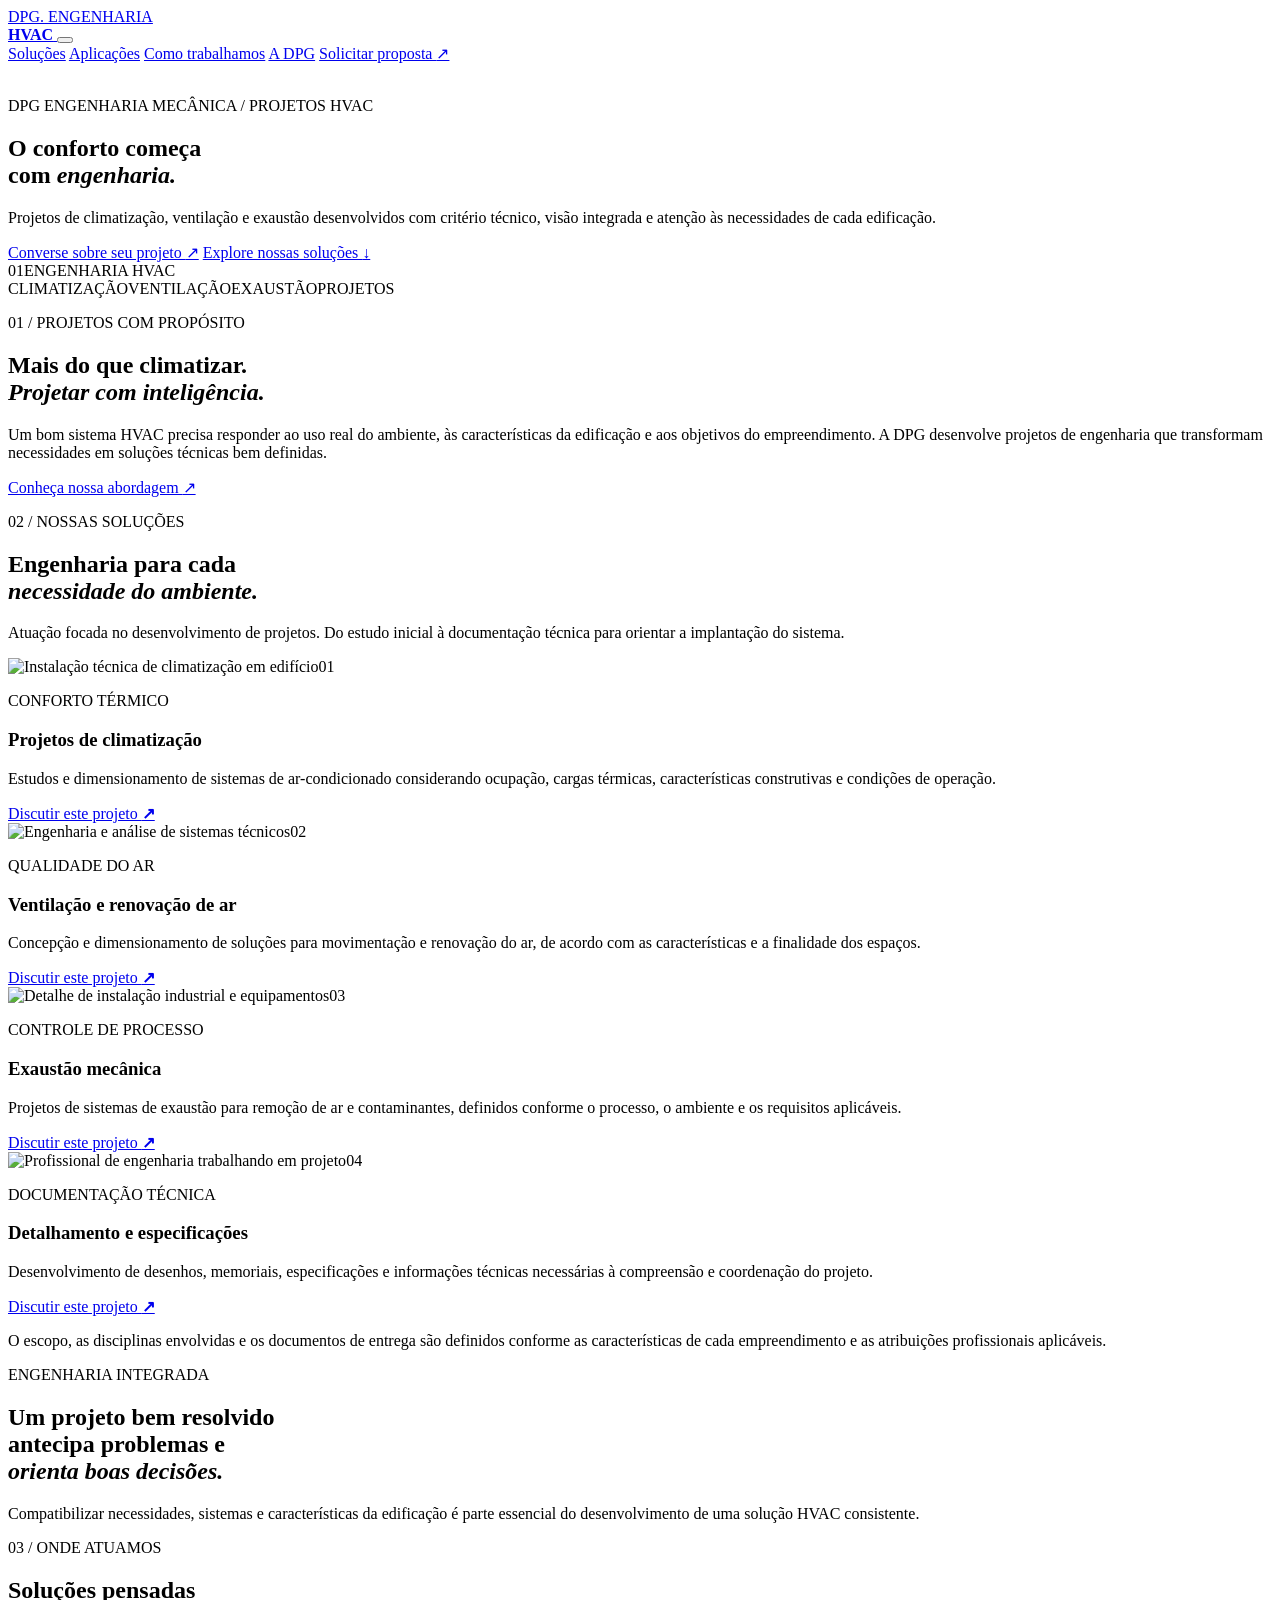
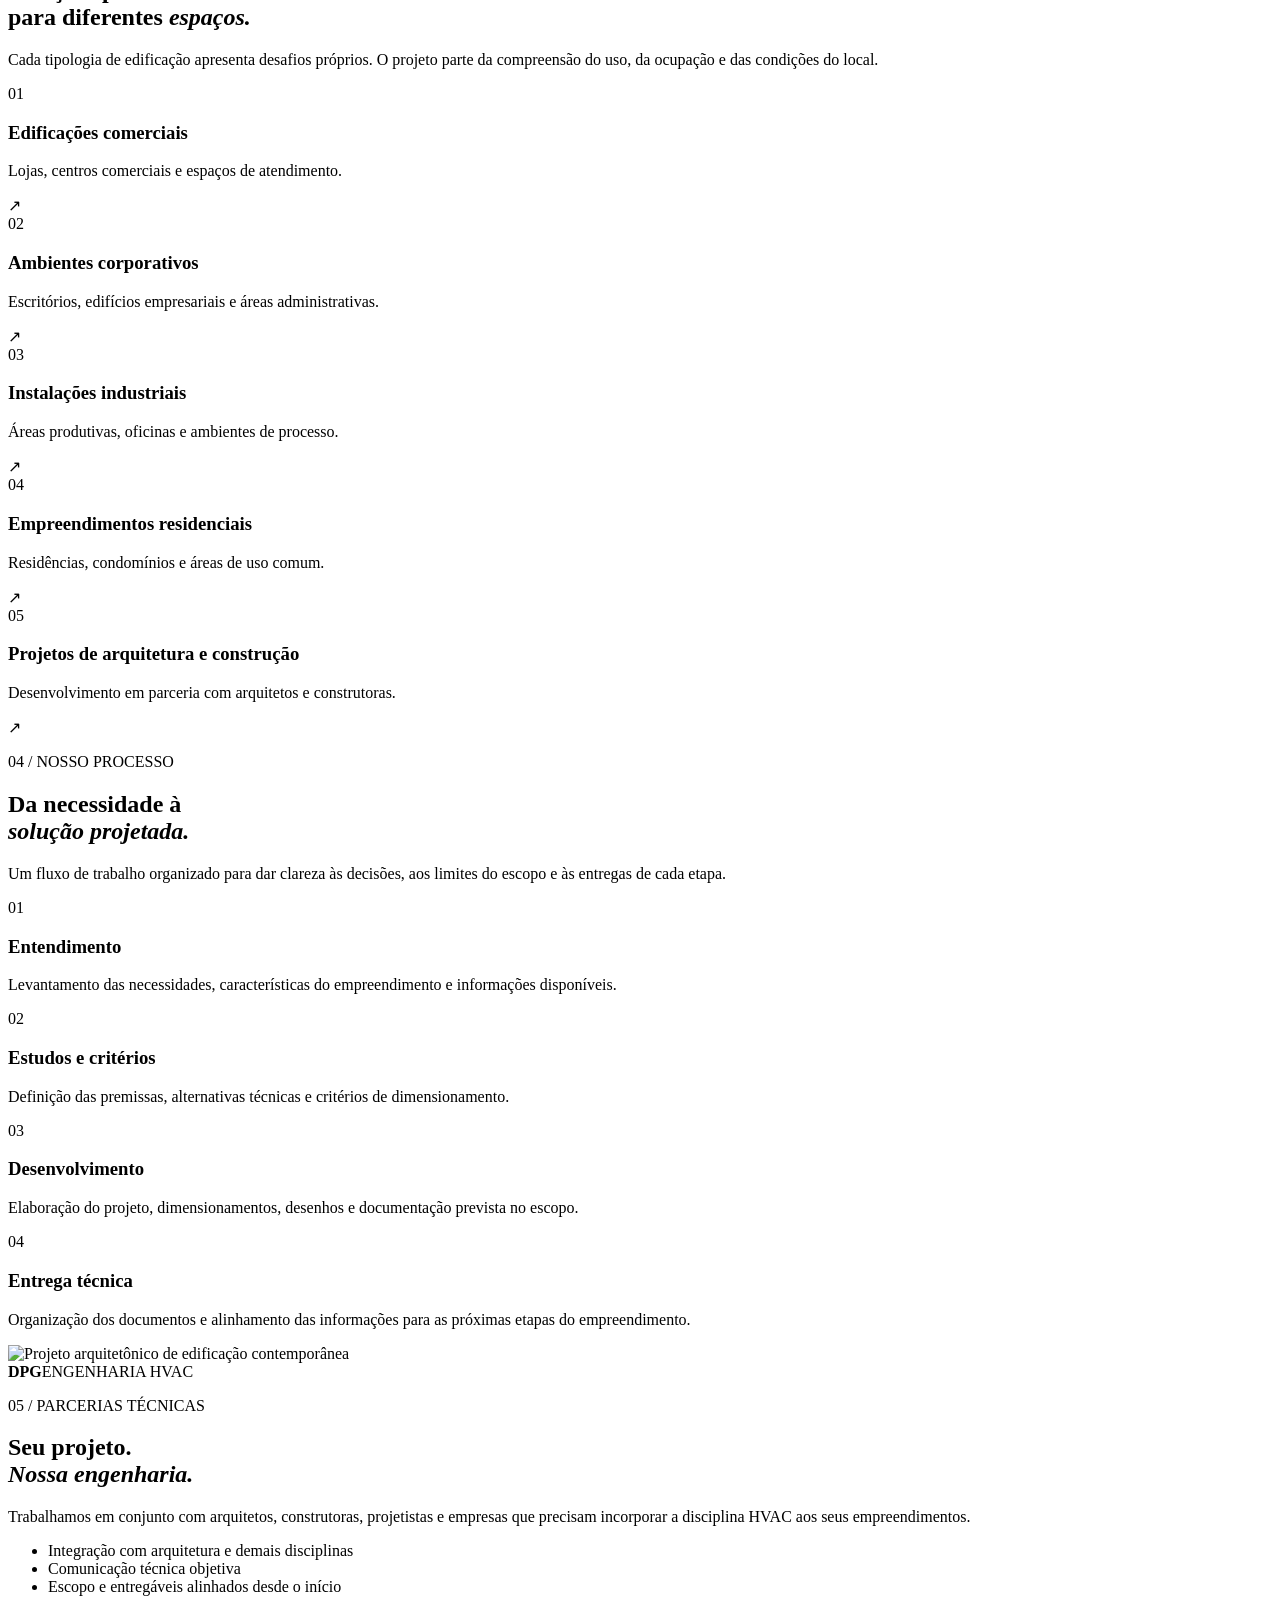
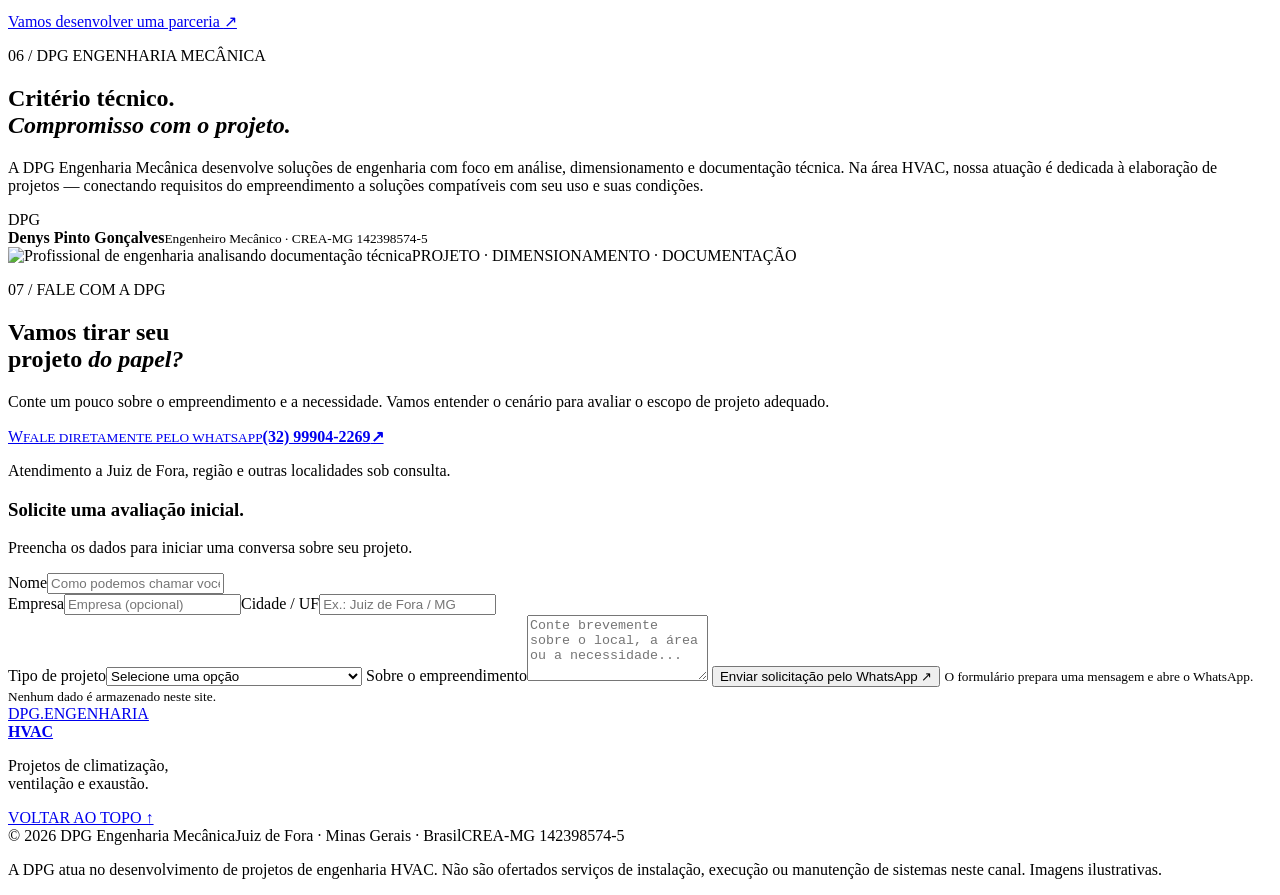
==== index.html @ 977c87ff "Create DPG HVAC website: index.html" ====
<!doctype html>
<html lang="pt-BR">
<head>
  <meta charset="utf-8">
  <meta name="viewport" content="width=device-width, initial-scale=1">
  <meta name="theme-color" content="#111820">
  <meta name="description" content="DPG Engenharia Mecânica — projetos HVAC de climatização, ventilação e exaustão. Engenharia para empresas, construtoras, arquitetos e parceiros.">
  <meta property="og:type" content="website">
  <meta property="og:title" content="DPG HVAC | Projetos de Engenharia">
  <meta property="og:description" content="Projetos de climatização, ventilação e exaustão com engenharia, critério técnico e clareza.">
  <title>DPG HVAC | Projetos de Climatização e Ventilação</title>
  <link rel="icon" href="favicon.svg" type="image/svg+xml">
  <link rel="preconnect" href="https://fonts.googleapis.com">
  <link rel="preconnect" href="https://fonts.gstatic.com" crossorigin>
  <link href="https://fonts.googleapis.com/css2?family=DM+Sans:wght@400;500;600;700&family=Manrope:wght@400;500;600;700;800&display=swap" rel="stylesheet">
  <link rel="stylesheet" href="styles.css">
</head>
<body>
  <header class="header" id="inicio">
    <div class="container header-inner">
      <a class="brand" href="#inicio" aria-label="DPG HVAC - início">
        <span class="brand-mark">DPG<span>.</span></span>
        <span class="brand-divider"></span>
        <span class="brand-name">ENGENHARIA<br><b>HVAC</b></span>
      </a>
      <button class="menu-toggle" type="button" aria-label="Abrir menu" aria-expanded="false" aria-controls="main-nav"><span></span><span></span></button>
      <nav class="nav" id="main-nav" aria-label="Menu principal">
        <a href="#solucoes">Soluções</a>
        <a href="#aplicacoes">Aplicações</a>
        <a href="#metodo">Como trabalhamos</a>
        <a href="#sobre">A DPG</a>
        <a class="nav-cta" href="#contato">Solicitar proposta <span>↗</span></a>
      </nav>
    </div>
  </header>

  <main>
    <section class="hero">
      <div class="hero-visual" aria-hidden="true">
        <img src="https://images.unsplash.com/photo-1581092921461-eab62e97a780?auto=format&fit=crop&w=2200&q=88" alt="">
        <div class="hero-shade"></div>
        <div class="hero-grid"></div>
      </div>
      <div class="container hero-content">
        <p class="eyebrow"><i></i> DPG ENGENHARIA MECÂNICA <span> / </span> PROJETOS HVAC</p>
        <h1>O conforto começa<br>com <em>engenharia.</em></h1>
        <p class="hero-lead">Projetos de climatização, ventilação e exaustão desenvolvidos com critério técnico, visão integrada e atenção às necessidades de cada edificação.</p>
        <div class="hero-actions">
          <a class="button button-blue" href="#contato">Converse sobre seu projeto <span>↗</span></a>
          <a class="button-link" href="#solucoes">Explore nossas soluções <span>↓</span></a>
        </div>
      </div>
      <div class="hero-index"><span>01</span><i></i><span>ENGENHARIA HVAC</span></div>
      <div class="hero-bottom">
        <div class="container hero-bottom-inner">
          <span>CLIMATIZAÇÃO</span><i></i><span>VENTILAÇÃO</span><i></i><span>EXAUSTÃO</span><i></i><span>PROJETOS</span>
        </div>
      </div>
    </section>

    <section class="intro section">
      <div class="container intro-layout">
        <p class="kicker">01 / PROJETOS COM PROPÓSITO</p>
        <div class="intro-main">
          <h2>Mais do que climatizar.<br><em>Projetar com inteligência.</em></h2>
          <div class="intro-bottom">
            <p>Um bom sistema HVAC precisa responder ao uso real do ambiente, às características da edificação e aos objetivos do empreendimento. A DPG desenvolve projetos de engenharia que transformam necessidades em soluções técnicas bem definidas.</p>
            <a class="text-link" href="#metodo">Conheça nossa abordagem <span>↗</span></a>
          </div>
        </div>
      </div>
    </section>

    <section class="solutions section" id="solucoes">
      <div class="container">
        <div class="section-heading">
          <div><p class="kicker">02 / NOSSAS SOLUÇÕES</p><h2>Engenharia para cada<br><em>necessidade do ambiente.</em></h2></div>
          <p class="heading-note">Atuação focada no desenvolvimento de projetos. Do estudo inicial à documentação técnica para orientar a implantação do sistema.</p>
        </div>
        <div class="solution-grid">
          <article class="solution-card solution-featured">
            <div class="solution-image"><img src="https://images.unsplash.com/photo-1631545806609-6e3d8f5a?auto=format&fit=crop&w=1200&q=85" alt="Instalação técnica de climatização em edifício" loading="lazy"><span>01</span></div>
            <div class="solution-copy"><p class="card-label">CONFORTO TÉRMICO</p><h3>Projetos de climatização</h3><p>Estudos e dimensionamento de sistemas de ar-condicionado considerando ocupação, cargas térmicas, características construtivas e condições de operação.</p><a href="#contato" aria-label="Solicitar projeto de climatização">Discutir este projeto <b>↗</b></a></div>
          </article>
          <article class="solution-card">
            <div class="solution-image"><img src="https://images.unsplash.com/photo-1581092160562-40aa08e78837?auto=format&fit=crop&w=1200&q=85" alt="Engenharia e análise de sistemas técnicos" loading="lazy"><span>02</span></div>
            <div class="solution-copy"><p class="card-label">QUALIDADE DO AR</p><h3>Ventilação e renovação de ar</h3><p>Concepção e dimensionamento de soluções para movimentação e renovação do ar, de acordo com as características e a finalidade dos espaços.</p><a href="#contato" aria-label="Solicitar projeto de ventilação">Discutir este projeto <b>↗</b></a></div>
          </article>
          <article class="solution-card">
            <div class="solution-image"><img src="https://images.unsplash.com/photo-1581092580497-e0d23cbdf1dc?auto=format&fit=crop&w=1200&q=85" alt="Detalhe de instalação industrial e equipamentos" loading="lazy"><span>03</span></div>
            <div class="solution-copy"><p class="card-label">CONTROLE DE PROCESSO</p><h3>Exaustão mecânica</h3><p>Projetos de sistemas de exaustão para remoção de ar e contaminantes, definidos conforme o processo, o ambiente e os requisitos aplicáveis.</p><a href="#contato" aria-label="Solicitar projeto de exaustão">Discutir este projeto <b>↗</b></a></div>
          </article>
          <article class="solution-card">
            <div class="solution-image"><img src="https://images.unsplash.com/photo-1581091226825-a6a2a5aee158?auto=format&fit=crop&w=1200&q=85" alt="Profissional de engenharia trabalhando em projeto" loading="lazy"><span>04</span></div>
            <div class="solution-copy"><p class="card-label">DOCUMENTAÇÃO TÉCNICA</p><h3>Detalhamento e especificações</h3><p>Desenvolvimento de desenhos, memoriais, especificações e informações técnicas necessárias à compreensão e coordenação do projeto.</p><a href="#contato" aria-label="Solicitar detalhamento técnico">Discutir este projeto <b>↗</b></a></div>
          </article>
        </div>
        <p class="scope-note">O escopo, as disciplinas envolvidas e os documentos de entrega são definidos conforme as características de cada empreendimento e as atribuições profissionais aplicáveis.</p>
      </div>
    </section>

    <section class="statement">
      <div class="statement-bg" aria-hidden="true"></div>
      <div class="container statement-inner">
        <p class="kicker kicker-light">ENGENHARIA INTEGRADA</p>
        <h2>Um projeto bem resolvido<br>antecipa problemas e<br><em>orienta boas decisões.</em></h2>
        <p>Compatibilizar necessidades, sistemas e características da edificação é parte essencial do desenvolvimento de uma solução HVAC consistente.</p>
      </div>
    </section>

    <section class="applications section" id="aplicacoes">
      <div class="container">
        <div class="section-heading">
          <div><p class="kicker">03 / ONDE ATUAMOS</p><h2>Soluções pensadas<br>para diferentes <em>espaços.</em></h2></div>
          <p class="heading-note">Cada tipologia de edificação apresenta desafios próprios. O projeto parte da compreensão do uso, da ocupação e das condições do local.</p>
        </div>
        <div class="application-list">
          <div class="application-item"><span class="app-number">01</span><div><h3>Edificações comerciais</h3><p>Lojas, centros comerciais e espaços de atendimento.</p></div><span class="app-arrow">↗</span></div>
          <div class="application-item"><span class="app-number">02</span><div><h3>Ambientes corporativos</h3><p>Escritórios, edifícios empresariais e áreas administrativas.</p></div><span class="app-arrow">↗</span></div>
          <div class="application-item"><span class="app-number">03</span><div><h3>Instalações industriais</h3><p>Áreas produtivas, oficinas e ambientes de processo.</p></div><span class="app-arrow">↗</span></div>
          <div class="application-item"><span class="app-number">04</span><div><h3>Empreendimentos residenciais</h3><p>Residências, condomínios e áreas de uso comum.</p></div><span class="app-arrow">↗</span></div>
          <div class="application-item"><span class="app-number">05</span><div><h3>Projetos de arquitetura e construção</h3><p>Desenvolvimento em parceria com arquitetos e construtoras.</p></div><span class="app-arrow">↗</span></div>
        </div>
      </div>
    </section>

    <section class="method section" id="metodo">
      <div class="container">
        <div class="section-heading">
          <div><p class="kicker">04 / NOSSO PROCESSO</p><h2>Da necessidade à<br><em>solução projetada.</em></h2></div>
          <p class="heading-note">Um fluxo de trabalho organizado para dar clareza às decisões, aos limites do escopo e às entregas de cada etapa.</p>
        </div>
        <div class="method-grid">
          <article><span>01</span><div class="method-line"></div><h3>Entendimento</h3><p>Levantamento das necessidades, características do empreendimento e informações disponíveis.</p></article>
          <article><span>02</span><div class="method-line"></div><h3>Estudos e critérios</h3><p>Definição das premissas, alternativas técnicas e critérios de dimensionamento.</p></article>
          <article><span>03</span><div class="method-line"></div><h3>Desenvolvimento</h3><p>Elaboração do projeto, dimensionamentos, desenhos e documentação prevista no escopo.</p></article>
          <article><span>04</span><div class="method-line"></div><h3>Entrega técnica</h3><p>Organização dos documentos e alinhamento das informações para as próximas etapas do empreendimento.</p></article>
        </div>
      </div>
    </section>

    <section class="partner section">
      <div class="container partner-grid">
        <div class="partner-visual"><img src="https://images.unsplash.com/photo-1503387762-5929b0c7f7b?auto=format&fit=crop&w=1400&q=85" alt="Projeto arquitetônico de edificação contemporânea" loading="lazy"><div class="visual-tag"><b>DPG</b><span>ENGENHARIA HVAC</span></div></div>
        <div class="partner-copy"><p class="kicker">05 / PARCERIAS TÉCNICAS</p><h2>Seu projeto.<br><em>Nossa engenharia.</em></h2><p>Trabalhamos em conjunto com arquitetos, construtoras, projetistas e empresas que precisam incorporar a disciplina HVAC aos seus empreendimentos.</p><ul><li>Integração com arquitetura e demais disciplinas</li><li>Comunicação técnica objetiva</li><li>Escopo e entregáveis alinhados desde o início</li></ul><a class="text-link" href="#contato">Vamos desenvolver uma parceria <span>↗</span></a></div>
      </div>
    </section>

    <section class="about section" id="sobre">
      <div class="container about-grid">
        <div class="about-copy"><p class="kicker">06 / DPG ENGENHARIA MECÂNICA</p><h2>Critério técnico.<br><em>Compromisso com o projeto.</em></h2><p>A DPG Engenharia Mecânica desenvolve soluções de engenharia com foco em análise, dimensionamento e documentação técnica. Na área HVAC, nossa atuação é dedicada à elaboração de projetos — conectando requisitos do empreendimento a soluções compatíveis com seu uso e suas condições.</p><div class="engineer"><span class="engineer-icon">DPG</span><div><b>Denys Pinto Gonçalves</b><small>Engenheiro Mecânico · CREA-MG 142398574-5</small></div></div></div>
        <div class="about-image"><img src="https://images.unsplash.com/photo-1581092795360-fd1ca04f0952?auto=format&fit=crop&w=1300&q=85" alt="Profissional de engenharia analisando documentação técnica" loading="lazy"><span>PROJETO · DIMENSIONAMENTO · DOCUMENTAÇÃO</span></div>
      </div>
    </section>

    <section class="contact section" id="contato">
      <div class="container contact-grid">
        <div class="contact-copy"><p class="kicker kicker-light">07 / FALE COM A DPG</p><h2>Vamos tirar seu<br>projeto <em>do papel?</em></h2><p>Conte um pouco sobre o empreendimento e a necessidade. Vamos entender o cenário para avaliar o escopo de projeto adequado.</p><a class="contact-direct" href="https://wa.me/5532999042269" target="_blank" rel="noopener noreferrer"><span class="whatsapp">W</span><span><small>FALE DIRETAMENTE PELO WHATSAPP</small><b>(32) 99904-2269</b></span><strong>↗</strong></a><p class="contact-location">Atendimento a Juiz de Fora, região e outras localidades sob consulta.</p></div>
        <form class="contact-form" id="contact-form">
          <h3>Solicite uma avaliação inicial.</h3>
          <p>Preencha os dados para iniciar uma conversa sobre seu projeto.</p>
          <label>Nome<input name="nome" autocomplete="name" placeholder="Como podemos chamar você?" required></label>
          <div class="form-row"><label>Empresa<input name="empresa" autocomplete="organization" placeholder="Empresa (opcional)"></label><label>Cidade / UF<input name="cidade" placeholder="Ex.: Juiz de Fora / MG" required></label></div>
          <label>Tipo de projeto<select name="servico" required><option value="" selected disabled>Selecione uma opção</option><option>Projeto de climatização</option><option>Projeto de ventilação / renovação de ar</option><option>Projeto de exaustão</option><option>Detalhamento / documentação técnica</option><option>Parceria com arquitetura ou construção</option><option>Outro / ainda preciso avaliar</option></select></label>
          <label>Sobre o empreendimento<textarea name="mensagem" rows="4" placeholder="Conte brevemente sobre o local, a área ou a necessidade..." required></textarea></label>
          <button class="button button-blue submit-button" type="submit">Enviar solicitação pelo WhatsApp <span>↗</span></button>
          <small class="form-disclaimer">O formulário prepara uma mensagem e abre o WhatsApp. Nenhum dado é armazenado neste site.</small>
        </form>
      </div>
    </section>
  </main>

  <footer class="footer">
    <div class="container footer-top">
      <a class="brand brand-footer" href="#inicio"><span class="brand-mark">DPG<span>.</span></span><span class="brand-divider"></span><span class="brand-name">ENGENHARIA<br><b>HVAC</b></span></a>
      <p>Projetos de climatização,<br>ventilação e exaustão.</p>
      <a class="back-top" href="#inicio">VOLTAR AO TOPO ↑</a>
    </div>
    <div class="container footer-bottom"><span>© <span id="current-year">2026</span> DPG Engenharia Mecânica</span><span>Juiz de Fora · Minas Gerais · Brasil</span><span>CREA-MG 142398574-5</span></div>
    <p class="footer-note">A DPG atua no desenvolvimento de projetos de engenharia HVAC. Não são ofertados serviços de instalação, execução ou manutenção de sistemas neste canal. Imagens ilustrativas.</p>
  </footer>
  <script src="script.js" defer></script>
</body>
</html>
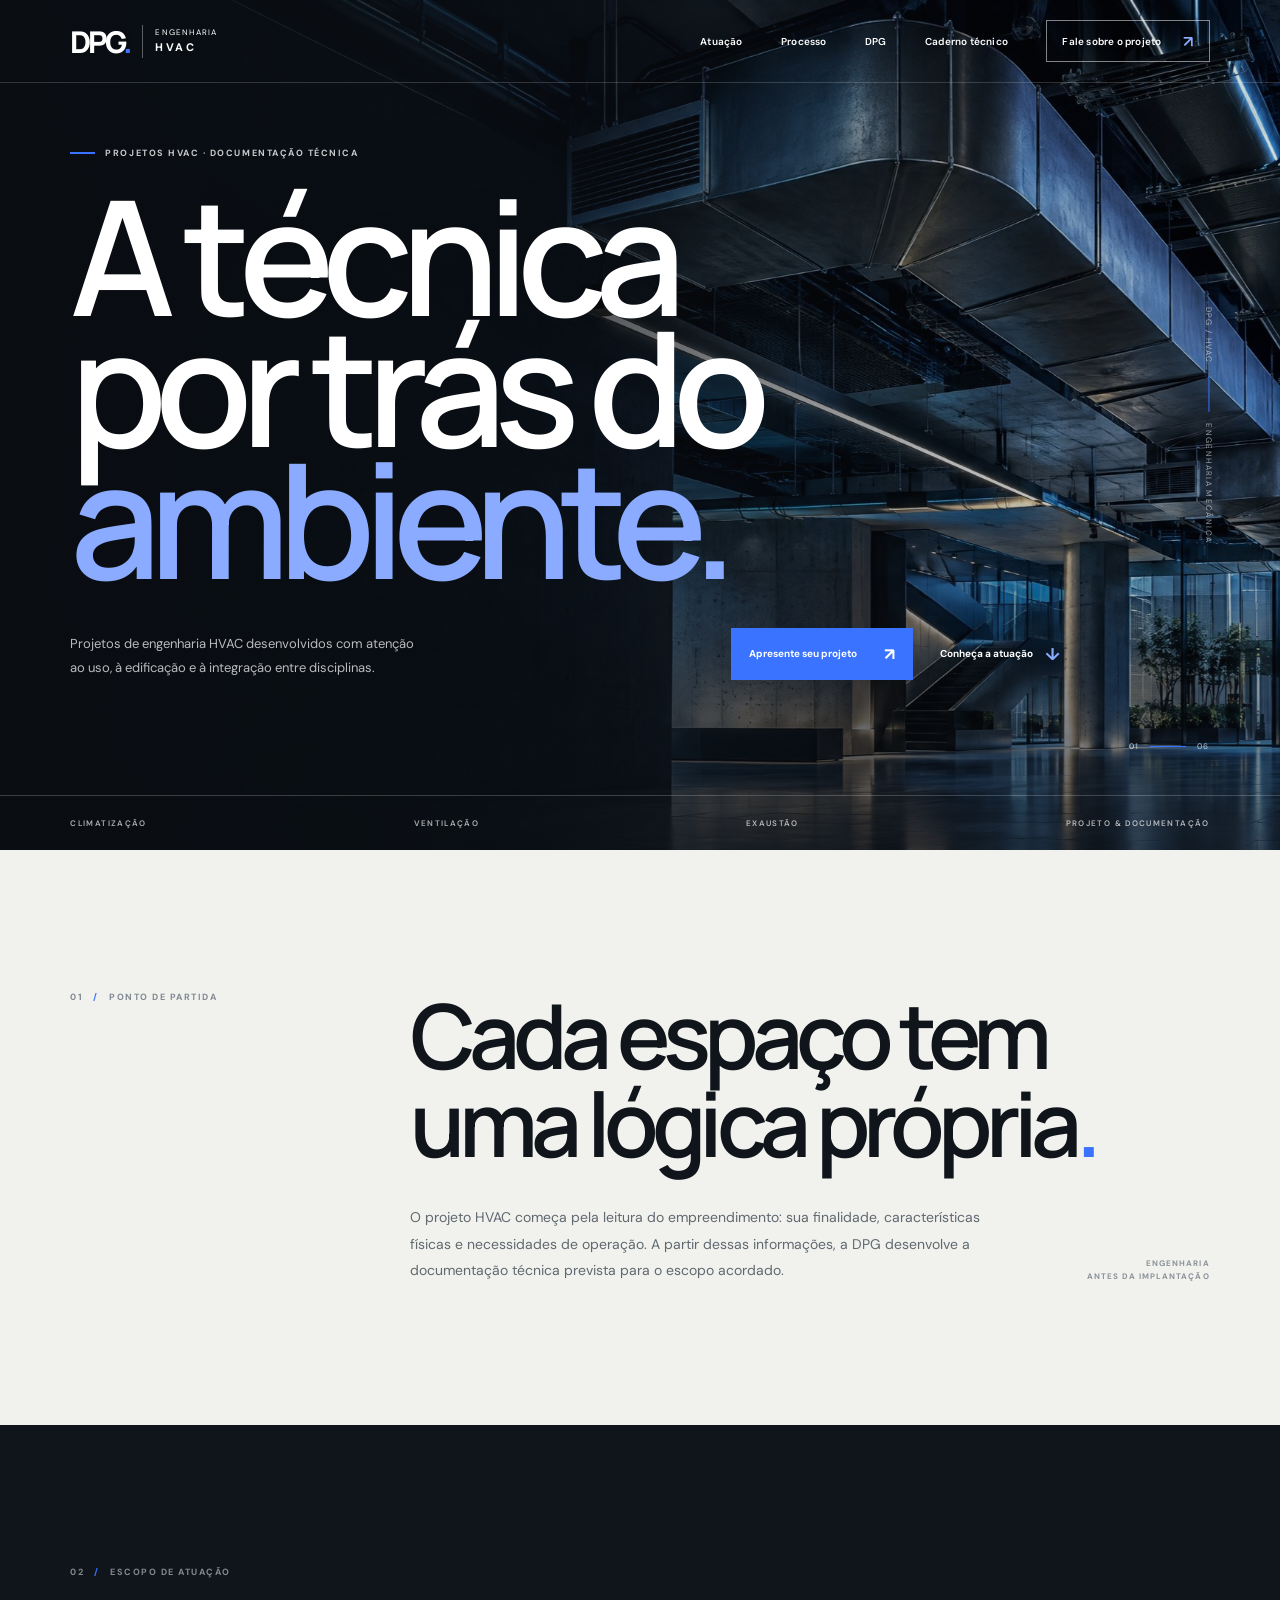
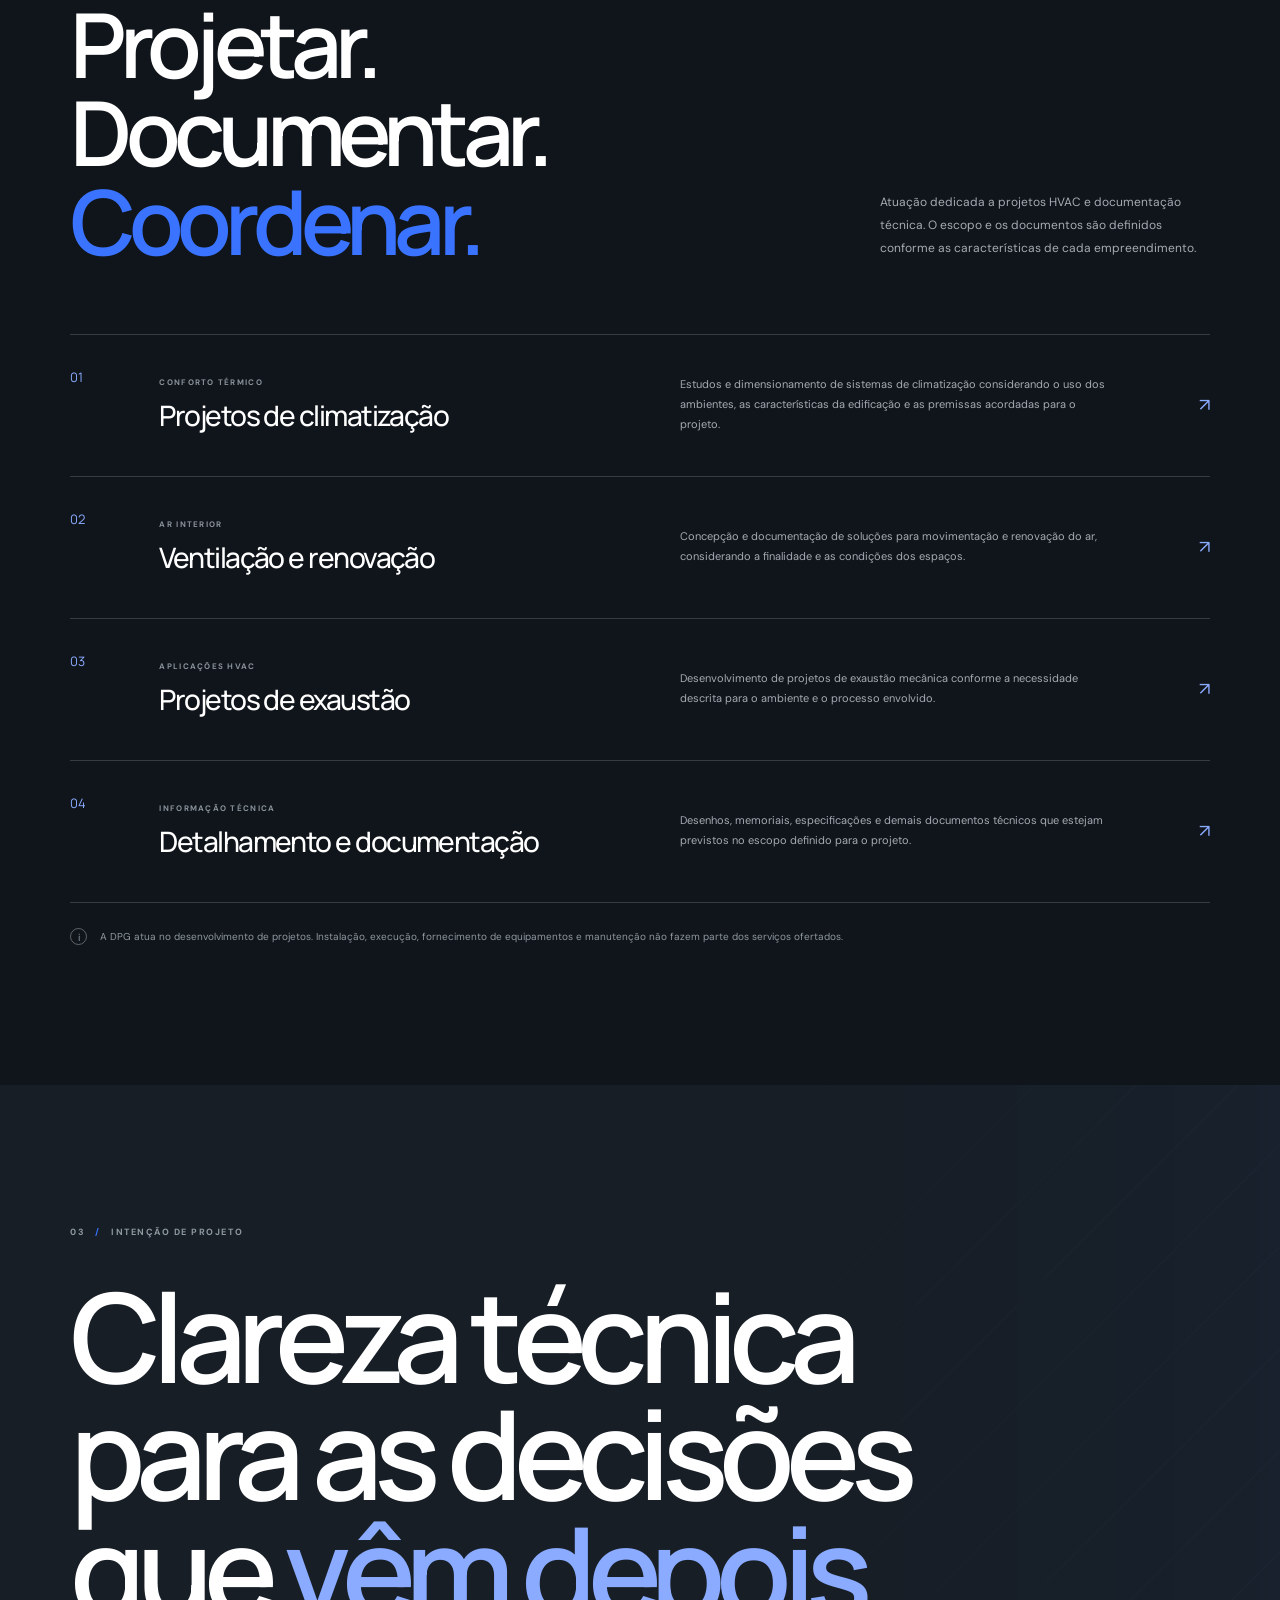
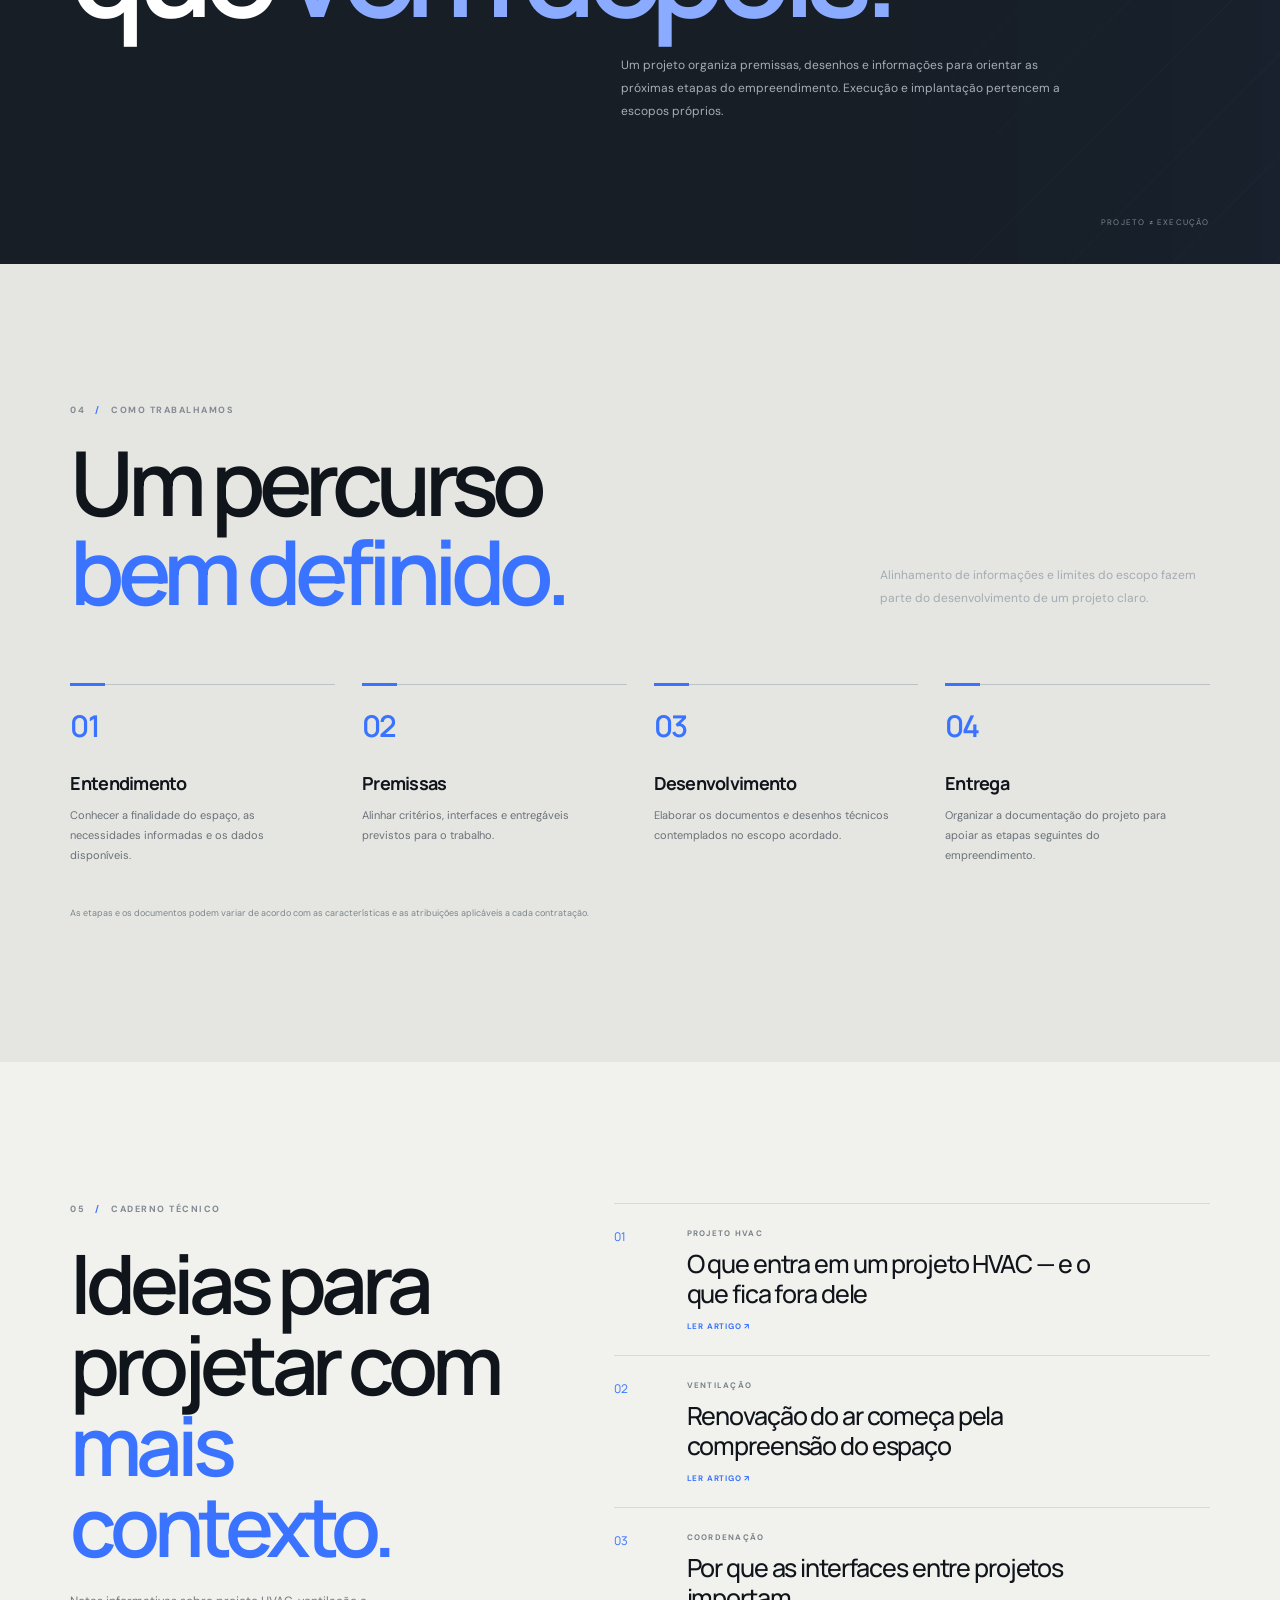
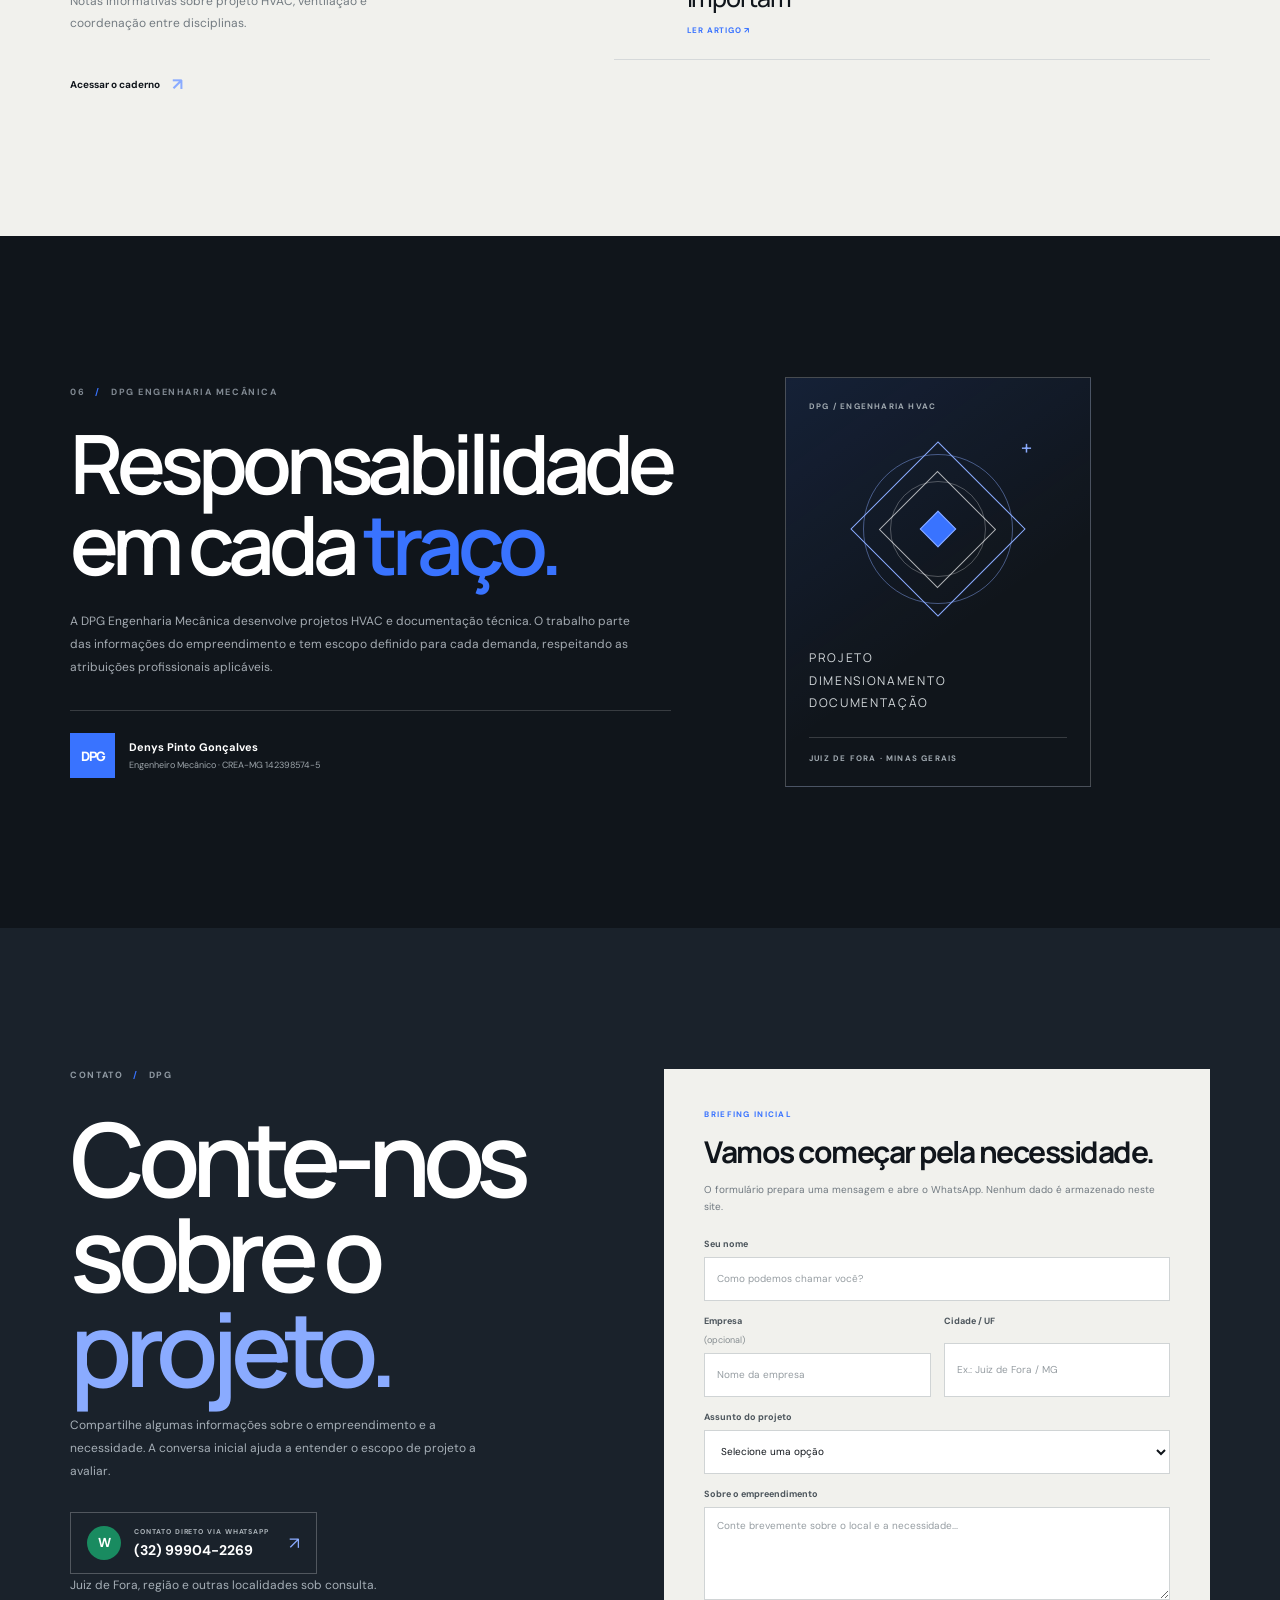
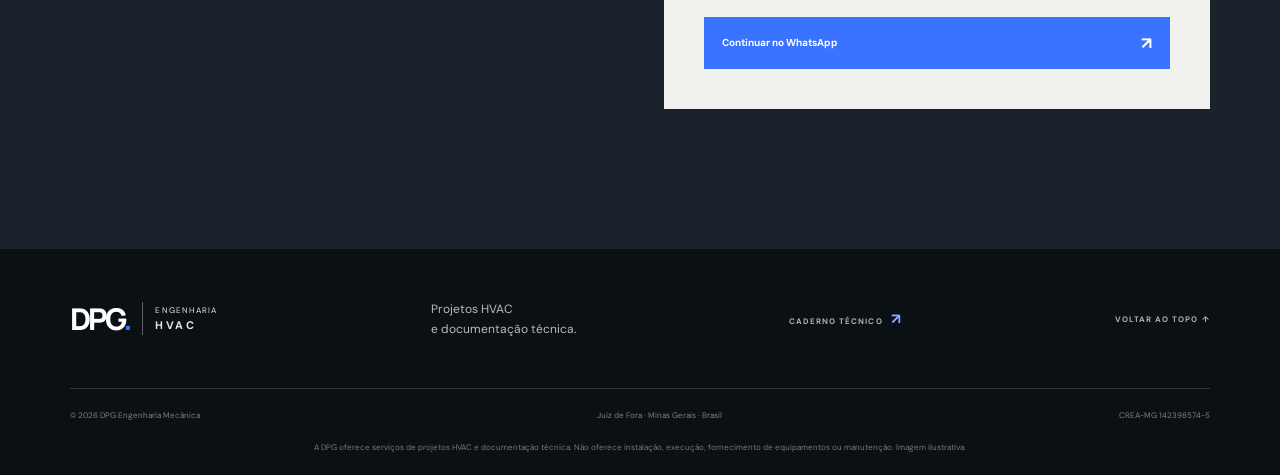
==== commit a1e7039d: "Redesign HVAC site and add technical blog" ====
--- a/index.html
+++ b/index.html
@@ -3,12 +3,16 @@
 <head>
   <meta charset="utf-8">
   <meta name="viewport" content="width=device-width, initial-scale=1">
-  <meta name="theme-color" content="#111820">
-  <meta name="description" content="DPG Engenharia Mecânica — projetos HVAC de climatização, ventilação e exaustão. Engenharia para empresas, construtoras, arquitetos e parceiros.">
+  <meta name="theme-color" content="#10151b">
+  <meta name="description" content="DPG Engenharia Mecânica. Desenvolvimento de projetos HVAC e documentação técnica, com escopo definido para cada empreendimento.">
   <meta property="og:type" content="website">
-  <meta property="og:title" content="DPG HVAC | Projetos de Engenharia">
-  <meta property="og:description" content="Projetos de climatização, ventilação e exaustão com engenharia, critério técnico e clareza.">
-  <title>DPG HVAC | Projetos de Climatização e Ventilação</title>
+  <meta property="og:title" content="DPG Engenharia Mecânica — Projetos HVAC">
+  <meta property="og:description" content="Projetos HVAC e documentação técnica com critério, clareza de escopo e coordenação com as demais disciplinas.">
+  <meta property="og:url" content="https://muitozika12.github.io/site-hvac/">
+  <meta property="og:image" content="https://muitozika12.github.io/site-hvac/assets/hvac-hero-optimized.jpg">
+  <meta name="twitter:card" content="summary_large_image">
+  <link rel="canonical" href="https://muitozika12.github.io/site-hvac/">
+  <title>DPG Engenharia Mecânica — Projetos HVAC</title>
   <link rel="icon" href="favicon.svg" type="image/svg+xml">
   <link rel="preconnect" href="https://fonts.googleapis.com">
   <link rel="preconnect" href="https://fonts.gstatic.com" crossorigin>
@@ -16,169 +20,80 @@
   <link rel="stylesheet" href="styles.css">
 </head>
 <body>
-  <header class="header" id="inicio">
+  <a class="skip-link" href="#conteudo">Pular para o conteúdo</a>
+  <header class="site-header" id="inicio">
     <div class="container header-inner">
-      <a class="brand" href="#inicio" aria-label="DPG HVAC - início">
-        <span class="brand-mark">DPG<span>.</span></span>
-        <span class="brand-divider"></span>
-        <span class="brand-name">ENGENHARIA<br><b>HVAC</b></span>
+      <a class="brand" href="index.html" aria-label="DPG Engenharia Mecânica, início">
+        <span class="brand-symbol">DPG<span class="brand-period">.</span></span>
+        <span class="brand-rule" aria-hidden="true"></span>
+        <span class="brand-descriptor">ENGENHARIA<br><strong>HVAC</strong></span>
       </a>
       <button class="menu-toggle" type="button" aria-label="Abrir menu" aria-expanded="false" aria-controls="main-nav"><span></span><span></span></button>
-      <nav class="nav" id="main-nav" aria-label="Menu principal">
-        <a href="#solucoes">Soluções</a>
-        <a href="#aplicacoes">Aplicações</a>
-        <a href="#metodo">Como trabalhamos</a>
-        <a href="#sobre">A DPG</a>
-        <a class="nav-cta" href="#contato">Solicitar proposta <span>↗</span></a>
+      <nav class="main-nav" id="main-nav" aria-label="Navegação principal">
+        <a href="#atuacao">Atuação</a>
+        <a href="#processo">Processo</a>
+        <a href="#sobre">DPG</a>
+        <a href="blog/index.html">Caderno técnico</a>
+        <a class="nav-contact" href="#contato">Fale sobre o projeto <span aria-hidden="true">↗</span></a>
       </nav>
     </div>
   </header>
 
-  <main>
-    <section class="hero">
-      <div class="hero-visual" aria-hidden="true">
-        <img src="https://images.unsplash.com/photo-1581092921461-eab62e97a780?auto=format&fit=crop&w=2200&q=88" alt="">
-        <div class="hero-shade"></div>
-        <div class="hero-grid"></div>
-      </div>
-      <div class="container hero-content">
-        <p class="eyebrow"><i></i> DPG ENGENHARIA MECÂNICA <span> / </span> PROJETOS HVAC</p>
-        <h1>O conforto começa<br>com <em>engenharia.</em></h1>
-        <p class="hero-lead">Projetos de climatização, ventilação e exaustão desenvolvidos com critério técnico, visão integrada e atenção às necessidades de cada edificação.</p>
-        <div class="hero-actions">
-          <a class="button button-blue" href="#contato">Converse sobre seu projeto <span>↗</span></a>
-          <a class="button-link" href="#solucoes">Explore nossas soluções <span>↓</span></a>
+  <main id="conteudo">
+    <section class="hero" aria-labelledby="hero-title">
+      <div class="hero-image" aria-hidden="true"></div>
+      <div class="hero-overlay" aria-hidden="true"></div>
+      <div class="hero-coordinate" aria-hidden="true"><span>DPG / HVAC</span><i></i><span>ENGENHARIA MECÂNICA</span></div>
+      <div class="container hero-inner">
+        <p class="eyebrow"><span class="eyebrow-mark"></span> PROJETOS HVAC · DOCUMENTAÇÃO TÉCNICA</p>
+        <h1 id="hero-title">A técnica<br>por trás do<br><em>ambiente.</em></h1>
+        <div class="hero-footer">
+          <p>Projetos de engenharia HVAC desenvolvidos com atenção ao uso, à edificação e à integração entre disciplinas.</p>
+          <div class="hero-cta-group">
+            <a class="button button-primary" href="#contato">Apresente seu projeto <span aria-hidden="true">↗</span></a>
+            <a class="text-arrow" href="#atuacao">Conheça a atuação <span aria-hidden="true">↓</span></a>
+          </div>
         </div>
       </div>
-      <div class="hero-index"><span>01</span><i></i><span>ENGENHARIA HVAC</span></div>
-      <div class="hero-bottom">
-        <div class="container hero-bottom-inner">
-          <span>CLIMATIZAÇÃO</span><i></i><span>VENTILAÇÃO</span><i></i><span>EXAUSTÃO</span><i></i><span>PROJETOS</span>
+      <div class="hero-index" aria-hidden="true"><span>01</span><span class="index-line"></span><span>06</span></div>
+      <div class="hero-bottom-bar"><div class="container hero-bottom-inner"><span>CLIMATIZAÇÃO</span><span>VENTILAÇÃO</span><span>EXAUSTÃO</span><span>PROJETO & DOCUMENTAÇÃO</span></div></div>
+    </section>
+
+    <section class="intro section" aria-labelledby="intro-title">
+      <div class="container intro-grid">
+        <p class="section-index">01 <span>/</span> PONTO DE PARTIDA</p>
+        <div class="intro-copy reveal">
+          <h2 id="intro-title">Cada espaço tem<br>uma lógica própria<span class="blue-dot">.</span></h2>
+          <div class="intro-detail"><p>O projeto HVAC começa pela leitura do empreendimento: sua finalidade, características físicas e necessidades de operação. A partir dessas informações, a DPG desenvolve a documentação técnica prevista para o escopo acordado.</p><span class="side-note">ENGENHARIA<br>ANTES DA IMPLANTAÇÃO</span></div>
         </div>
       </div>
     </section>
 
-    <section class="intro section">
-      <div class="container intro-layout">
-        <p class="kicker">01 / PROJETOS COM PROPÓSITO</p>
-        <div class="intro-main">
-          <h2>Mais do que climatizar.<br><em>Projetar com inteligência.</em></h2>
-          <div class="intro-bottom">
-            <p>Um bom sistema HVAC precisa responder ao uso real do ambiente, às características da edificação e aos objetivos do empreendimento. A DPG desenvolve projetos de engenharia que transformam necessidades em soluções técnicas bem definidas.</p>
-            <a class="text-link" href="#metodo">Conheça nossa abordagem <span>↗</span></a>
-          </div>
+    <section class="services section" id="atuacao" aria-labelledby="services-title">
+      <div class="container">
+        <div class="section-heading reveal"><div><p class="section-index">02 <span>/</span> ESCOPO DE ATUAÇÃO</p><h2 id="services-title">Projetar. Documentar.<br><em>Coordenar.</em></h2></div><p class="section-note">Atuação dedicada a projetos HVAC e documentação técnica. O escopo e os documentos são definidos conforme as características de cada empreendimento.</p></div>
+        <div class="service-list">
+          <article class="service-row reveal"><span class="service-number">01</span><div class="service-heading"><p>CONFORTO TÉRMICO</p><h3>Projetos de climatização</h3></div><p class="service-description">Estudos e dimensionamento de sistemas de climatização considerando o uso dos ambientes, as características da edificação e as premissas acordadas para o projeto.</p><span class="service-glyph" aria-hidden="true">↗</span></article>
+          <article class="service-row reveal"><span class="service-number">02</span><div class="service-heading"><p>AR INTERIOR</p><h3>Ventilação e renovação</h3></div><p class="service-description">Concepção e documentação de soluções para movimentação e renovação do ar, considerando a finalidade e as condições dos espaços.</p><span class="service-glyph" aria-hidden="true">↗</span></article>
+          <article class="service-row reveal"><span class="service-number">03</span><div class="service-heading"><p>APLICAÇÕES HVAC</p><h3>Projetos de exaustão</h3></div><p class="service-description">Desenvolvimento de projetos de exaustão mecânica conforme a necessidade descrita para o ambiente e o processo envolvido.</p><span class="service-glyph" aria-hidden="true">↗</span></article>
+          <article class="service-row reveal"><span class="service-number">04</span><div class="service-heading"><p>INFORMAÇÃO TÉCNICA</p><h3>Detalhamento e documentação</h3></div><p class="service-description">Desenhos, memoriais, especificações e demais documentos técnicos que estejam previstos no escopo definido para o projeto.</p><span class="service-glyph" aria-hidden="true">↗</span></article>
         </div>
+        <p class="scope-boundary"><span aria-hidden="true">i</span> A DPG atua no desenvolvimento de projetos. Instalação, execução, fornecimento de equipamentos e manutenção não fazem parte dos serviços ofertados.</p>
       </div>
     </section>
 
-    <section class="solutions section" id="solucoes">
-      <div class="container">
-        <div class="section-heading">
-          <div><p class="kicker">02 / NOSSAS SOLUÇÕES</p><h2>Engenharia para cada<br><em>necessidade do ambiente.</em></h2></div>
-          <p class="heading-note">Atuação focada no desenvolvimento de projetos. Do estudo inicial à documentação técnica para orientar a implantação do sistema.</p>
-        </div>
-        <div class="solution-grid">
-          <article class="solution-card solution-featured">
-            <div class="solution-image"><img src="https://images.unsplash.com/photo-1631545806609-6e3d8f5a?auto=format&fit=crop&w=1200&q=85" alt="Instalação técnica de climatização em edifício" loading="lazy"><span>01</span></div>
-            <div class="solution-copy"><p class="card-label">CONFORTO TÉRMICO</p><h3>Projetos de climatização</h3><p>Estudos e dimensionamento de sistemas de ar-condicionado considerando ocupação, cargas térmicas, características construtivas e condições de operação.</p><a href="#contato" aria-label="Solicitar projeto de climatização">Discutir este projeto <b>↗</b></a></div>
-          </article>
-          <article class="solution-card">
-            <div class="solution-image"><img src="https://images.unsplash.com/photo-1581092160562-40aa08e78837?auto=format&fit=crop&w=1200&q=85" alt="Engenharia e análise de sistemas técnicos" loading="lazy"><span>02</span></div>
-            <div class="solution-copy"><p class="card-label">QUALIDADE DO AR</p><h3>Ventilação e renovação de ar</h3><p>Concepção e dimensionamento de soluções para movimentação e renovação do ar, de acordo com as características e a finalidade dos espaços.</p><a href="#contato" aria-label="Solicitar projeto de ventilação">Discutir este projeto <b>↗</b></a></div>
-          </article>
-          <article class="solution-card">
-            <div class="solution-image"><img src="https://images.unsplash.com/photo-1581092580497-e0d23cbdf1dc?auto=format&fit=crop&w=1200&q=85" alt="Detalhe de instalação industrial e equipamentos" loading="lazy"><span>03</span></div>
-            <div class="solution-copy"><p class="card-label">CONTROLE DE PROCESSO</p><h3>Exaustão mecânica</h3><p>Projetos de sistemas de exaustão para remoção de ar e contaminantes, definidos conforme o processo, o ambiente e os requisitos aplicáveis.</p><a href="#contato" aria-label="Solicitar projeto de exaustão">Discutir este projeto <b>↗</b></a></div>
-          </article>
-          <article class="solution-card">
-            <div class="solution-image"><img src="https://images.unsplash.com/photo-1581091226825-a6a2a5aee158?auto=format&fit=crop&w=1200&q=85" alt="Profissional de engenharia trabalhando em projeto" loading="lazy"><span>04</span></div>
-            <div class="solution-copy"><p class="card-label">DOCUMENTAÇÃO TÉCNICA</p><h3>Detalhamento e especificações</h3><p>Desenvolvimento de desenhos, memoriais, especificações e informações técnicas necessárias à compreensão e coordenação do projeto.</p><a href="#contato" aria-label="Solicitar detalhamento técnico">Discutir este projeto <b>↗</b></a></div>
-          </article>
-        </div>
-        <p class="scope-note">O escopo, as disciplinas envolvidas e os documentos de entrega são definidos conforme as características de cada empreendimento e as atribuições profissionais aplicáveis.</p>
-      </div>
-    </section>
+    <section class="statement" aria-labelledby="statement-title"><div class="statement-lines" aria-hidden="true"></div><div class="container statement-inner reveal"><p class="section-index section-index-light">03 <span>/</span> INTENÇÃO DE PROJETO</p><h2 id="statement-title">Clareza técnica<br>para as decisões<br>que <em>vêm depois.</em></h2><p>Um projeto organiza premissas, desenhos e informações para orientar as próximas etapas do empreendimento. Execução e implantação pertencem a escopos próprios.</p></div><span class="statement-side" aria-hidden="true">PROJETO ≠ EXECUÇÃO</span></section>
 
-    <section class="statement">
-      <div class="statement-bg" aria-hidden="true"></div>
-      <div class="container statement-inner">
-        <p class="kicker kicker-light">ENGENHARIA INTEGRADA</p>
-        <h2>Um projeto bem resolvido<br>antecipa problemas e<br><em>orienta boas decisões.</em></h2>
-        <p>Compatibilizar necessidades, sistemas e características da edificação é parte essencial do desenvolvimento de uma solução HVAC consistente.</p>
-      </div>
-    </section>
+    <section class="process section" id="processo" aria-labelledby="process-title"><div class="container"><div class="section-heading reveal"><div><p class="section-index">04 <span>/</span> COMO TRABALHAMOS</p><h2 id="process-title">Um percurso<br><em>bem definido.</em></h2></div><p class="section-note">Alinhamento de informações e limites do escopo fazem parte do desenvolvimento de um projeto claro.</p></div><div class="process-grid"><article class="process-step reveal"><span>01</span><h3>Entendimento</h3><p>Conhecer a finalidade do espaço, as necessidades informadas e os dados disponíveis.</p></article><article class="process-step reveal"><span>02</span><h3>Premissas</h3><p>Alinhar critérios, interfaces e entregáveis previstos para o trabalho.</p></article><article class="process-step reveal"><span>03</span><h3>Desenvolvimento</h3><p>Elaborar os documentos e desenhos técnicos contemplados no escopo acordado.</p></article><article class="process-step reveal"><span>04</span><h3>Entrega</h3><p>Organizar a documentação do projeto para apoiar as etapas seguintes do empreendimento.</p></article></div><p class="process-note">As etapas e os documentos podem variar de acordo com as características e as atribuições aplicáveis a cada contratação.</p></div></section>
 
-    <section class="applications section" id="aplicacoes">
-      <div class="container">
-        <div class="section-heading">
-          <div><p class="kicker">03 / ONDE ATUAMOS</p><h2>Soluções pensadas<br>para diferentes <em>espaços.</em></h2></div>
-          <p class="heading-note">Cada tipologia de edificação apresenta desafios próprios. O projeto parte da compreensão do uso, da ocupação e das condições do local.</p>
-        </div>
-        <div class="application-list">
-          <div class="application-item"><span class="app-number">01</span><div><h3>Edificações comerciais</h3><p>Lojas, centros comerciais e espaços de atendimento.</p></div><span class="app-arrow">↗</span></div>
-          <div class="application-item"><span class="app-number">02</span><div><h3>Ambientes corporativos</h3><p>Escritórios, edifícios empresariais e áreas administrativas.</p></div><span class="app-arrow">↗</span></div>
-          <div class="application-item"><span class="app-number">03</span><div><h3>Instalações industriais</h3><p>Áreas produtivas, oficinas e ambientes de processo.</p></div><span class="app-arrow">↗</span></div>
-          <div class="application-item"><span class="app-number">04</span><div><h3>Empreendimentos residenciais</h3><p>Residências, condomínios e áreas de uso comum.</p></div><span class="app-arrow">↗</span></div>
-          <div class="application-item"><span class="app-number">05</span><div><h3>Projetos de arquitetura e construção</h3><p>Desenvolvimento em parceria com arquitetos e construtoras.</p></div><span class="app-arrow">↗</span></div>
-        </div>
-      </div>
-    </section>
+    <section class="journal section" aria-labelledby="journal-title"><div class="container journal-layout"><div class="journal-intro reveal"><p class="section-index">05 <span>/</span> CADERNO TÉCNICO</p><h2 id="journal-title">Ideias para<br>projetar com<br><em>mais contexto.</em></h2><p>Notas informativas sobre projeto HVAC, ventilação e coordenação entre disciplinas.</p><a class="text-arrow dark-arrow" href="blog/index.html">Acessar o caderno <span aria-hidden="true">↗</span></a></div><div class="journal-list"><a class="journal-card reveal" href="blog/projeto-hvac.html"><span class="journal-number">01</span><span class="journal-copy"><small>PROJETO HVAC</small><strong>O que entra em um projeto HVAC — e o que fica fora dele</strong><span>LER ARTIGO ↗</span></span></a><a class="journal-card reveal" href="blog/ventilacao-renovacao-ar.html"><span class="journal-number">02</span><span class="journal-copy"><small>VENTILAÇÃO</small><strong>Renovação do ar começa pela compreensão do espaço</strong><span>LER ARTIGO ↗</span></span></a><a class="journal-card reveal" href="blog/coordenacao-interdisciplinar.html"><span class="journal-number">03</span><span class="journal-copy"><small>COORDENAÇÃO</small><strong>Por que as interfaces entre projetos importam</strong><span>LER ARTIGO ↗</span></span></a></div></div></section>
 
-    <section class="method section" id="metodo">
-      <div class="container">
-        <div class="section-heading">
-          <div><p class="kicker">04 / NOSSO PROCESSO</p><h2>Da necessidade à<br><em>solução projetada.</em></h2></div>
-          <p class="heading-note">Um fluxo de trabalho organizado para dar clareza às decisões, aos limites do escopo e às entregas de cada etapa.</p>
-        </div>
-        <div class="method-grid">
-          <article><span>01</span><div class="method-line"></div><h3>Entendimento</h3><p>Levantamento das necessidades, características do empreendimento e informações disponíveis.</p></article>
-          <article><span>02</span><div class="method-line"></div><h3>Estudos e critérios</h3><p>Definição das premissas, alternativas técnicas e critérios de dimensionamento.</p></article>
-          <article><span>03</span><div class="method-line"></div><h3>Desenvolvimento</h3><p>Elaboração do projeto, dimensionamentos, desenhos e documentação prevista no escopo.</p></article>
-          <article><span>04</span><div class="method-line"></div><h3>Entrega técnica</h3><p>Organização dos documentos e alinhamento das informações para as próximas etapas do empreendimento.</p></article>
-        </div>
-      </div>
-    </section>
+    <section class="about section" id="sobre" aria-labelledby="about-title"><div class="container about-grid"><div class="about-copy reveal"><p class="section-index">06 <span>/</span> DPG ENGENHARIA MECÂNICA</p><h2 id="about-title">Responsabilidade<br>em cada <em>traço.</em></h2><p>A DPG Engenharia Mecânica desenvolve projetos HVAC e documentação técnica. O trabalho parte das informações do empreendimento e tem escopo definido para cada demanda, respeitando as atribuições profissionais aplicáveis.</p><div class="professional"><span class="professional-mark">DPG</span><span><strong>Denys Pinto Gonçalves</strong><small>Engenheiro Mecânico · CREA-MG 142398574-5</small></span></div></div><div class="about-panel reveal"><span class="panel-topline">DPG / ENGENHARIA HVAC</span><div class="technical-mark" aria-hidden="true"><span class="technical-square square-a"></span><span class="technical-square square-b"></span><span class="technical-square square-c"></span><span class="technical-cross">+</span></div><p>PROJETO<br>DIMENSIONAMENTO<br>DOCUMENTAÇÃO</p><span class="panel-bottomline">JUIZ DE FORA · MINAS GERAIS</span></div></div></section>
 
-    <section class="partner section">
-      <div class="container partner-grid">
-        <div class="partner-visual"><img src="https://images.unsplash.com/photo-1503387762-5929b0c7f7b?auto=format&fit=crop&w=1400&q=85" alt="Projeto arquitetônico de edificação contemporânea" loading="lazy"><div class="visual-tag"><b>DPG</b><span>ENGENHARIA HVAC</span></div></div>
-        <div class="partner-copy"><p class="kicker">05 / PARCERIAS TÉCNICAS</p><h2>Seu projeto.<br><em>Nossa engenharia.</em></h2><p>Trabalhamos em conjunto com arquitetos, construtoras, projetistas e empresas que precisam incorporar a disciplina HVAC aos seus empreendimentos.</p><ul><li>Integração com arquitetura e demais disciplinas</li><li>Comunicação técnica objetiva</li><li>Escopo e entregáveis alinhados desde o início</li></ul><a class="text-link" href="#contato">Vamos desenvolver uma parceria <span>↗</span></a></div>
-      </div>
-    </section>
-
-    <section class="about section" id="sobre">
-      <div class="container about-grid">
-        <div class="about-copy"><p class="kicker">06 / DPG ENGENHARIA MECÂNICA</p><h2>Critério técnico.<br><em>Compromisso com o projeto.</em></h2><p>A DPG Engenharia Mecânica desenvolve soluções de engenharia com foco em análise, dimensionamento e documentação técnica. Na área HVAC, nossa atuação é dedicada à elaboração de projetos — conectando requisitos do empreendimento a soluções compatíveis com seu uso e suas condições.</p><div class="engineer"><span class="engineer-icon">DPG</span><div><b>Denys Pinto Gonçalves</b><small>Engenheiro Mecânico · CREA-MG 142398574-5</small></div></div></div>
-        <div class="about-image"><img src="https://images.unsplash.com/photo-1581092795360-fd1ca04f0952?auto=format&fit=crop&w=1300&q=85" alt="Profissional de engenharia analisando documentação técnica" loading="lazy"><span>PROJETO · DIMENSIONAMENTO · DOCUMENTAÇÃO</span></div>
-      </div>
-    </section>
-
-    <section class="contact section" id="contato">
-      <div class="container contact-grid">
-        <div class="contact-copy"><p class="kicker kicker-light">07 / FALE COM A DPG</p><h2>Vamos tirar seu<br>projeto <em>do papel?</em></h2><p>Conte um pouco sobre o empreendimento e a necessidade. Vamos entender o cenário para avaliar o escopo de projeto adequado.</p><a class="contact-direct" href="https://wa.me/5532999042269" target="_blank" rel="noopener noreferrer"><span class="whatsapp">W</span><span><small>FALE DIRETAMENTE PELO WHATSAPP</small><b>(32) 99904-2269</b></span><strong>↗</strong></a><p class="contact-location">Atendimento a Juiz de Fora, região e outras localidades sob consulta.</p></div>
-        <form class="contact-form" id="contact-form">
-          <h3>Solicite uma avaliação inicial.</h3>
-          <p>Preencha os dados para iniciar uma conversa sobre seu projeto.</p>
-          <label>Nome<input name="nome" autocomplete="name" placeholder="Como podemos chamar você?" required></label>
-          <div class="form-row"><label>Empresa<input name="empresa" autocomplete="organization" placeholder="Empresa (opcional)"></label><label>Cidade / UF<input name="cidade" placeholder="Ex.: Juiz de Fora / MG" required></label></div>
-          <label>Tipo de projeto<select name="servico" required><option value="" selected disabled>Selecione uma opção</option><option>Projeto de climatização</option><option>Projeto de ventilação / renovação de ar</option><option>Projeto de exaustão</option><option>Detalhamento / documentação técnica</option><option>Parceria com arquitetura ou construção</option><option>Outro / ainda preciso avaliar</option></select></label>
-          <label>Sobre o empreendimento<textarea name="mensagem" rows="4" placeholder="Conte brevemente sobre o local, a área ou a necessidade..." required></textarea></label>
-          <button class="button button-blue submit-button" type="submit">Enviar solicitação pelo WhatsApp <span>↗</span></button>
-          <small class="form-disclaimer">O formulário prepara uma mensagem e abre o WhatsApp. Nenhum dado é armazenado neste site.</small>
-        </form>
-      </div>
-    </section>
+    <section class="contact section" id="contato" aria-labelledby="contact-title"><div class="container contact-grid"><div class="contact-copy reveal"><p class="section-index section-index-light">CONTATO <span>/</span> DPG</p><h2 id="contact-title">Conte-nos<br>sobre o <em>projeto.</em></h2><p>Compartilhe algumas informações sobre o empreendimento e a necessidade. A conversa inicial ajuda a entender o escopo de projeto a avaliar.</p><a class="whatsapp-card" href="https://wa.me/5532999042269" target="_blank" rel="noopener noreferrer"><span class="whatsapp-icon" aria-hidden="true">W</span><span><small>CONTATO DIRETO VIA WHATSAPP</small><strong>(32) 99904-2269</strong></span><span class="whatsapp-arrow" aria-hidden="true">↗</span></a><p class="service-area">Juiz de Fora, região e outras localidades sob consulta.</p></div><form class="briefing-form reveal" id="contact-form"><p class="form-kicker">BRIEFING INICIAL</p><h3>Vamos começar pela necessidade.</h3><p class="form-intro">O formulário prepara uma mensagem e abre o WhatsApp. Nenhum dado é armazenado neste site.</p><label>Seu nome<input name="nome" autocomplete="name" placeholder="Como podemos chamar você?" required></label><div class="form-two"><label>Empresa <span>(opcional)</span><input name="empresa" autocomplete="organization" placeholder="Nome da empresa"></label><label>Cidade / UF<input name="cidade" placeholder="Ex.: Juiz de Fora / MG" required></label></div><label>Assunto do projeto<select name="servico" required><option value="" selected disabled>Selecione uma opção</option><option>Projeto de climatização</option><option>Projeto de ventilação / renovação de ar</option><option>Projeto de exaustão</option><option>Detalhamento / documentação técnica</option><option>Parceria com arquitetura ou construção</option><option>Outro / ainda preciso avaliar</option></select></label><label>Sobre o empreendimento<textarea name="mensagem" rows="4" placeholder="Conte brevemente sobre o local e a necessidade..." required></textarea></label><button class="button button-primary form-submit" type="submit">Continuar no WhatsApp <span aria-hidden="true">↗</span></button><p class="form-status" id="form-status" aria-live="polite"></p></form></div></section>
   </main>
 
-  <footer class="footer">
-    <div class="container footer-top">
-      <a class="brand brand-footer" href="#inicio"><span class="brand-mark">DPG<span>.</span></span><span class="brand-divider"></span><span class="brand-name">ENGENHARIA<br><b>HVAC</b></span></a>
-      <p>Projetos de climatização,<br>ventilação e exaustão.</p>
-      <a class="back-top" href="#inicio">VOLTAR AO TOPO ↑</a>
-    </div>
-    <div class="container footer-bottom"><span>© <span id="current-year">2026</span> DPG Engenharia Mecânica</span><span>Juiz de Fora · Minas Gerais · Brasil</span><span>CREA-MG 142398574-5</span></div>
-    <p class="footer-note">A DPG atua no desenvolvimento de projetos de engenharia HVAC. Não são ofertados serviços de instalação, execução ou manutenção de sistemas neste canal. Imagens ilustrativas.</p>
-  </footer>
+  <footer class="site-footer"><div class="container footer-main"><a class="brand brand-footer" href="index.html" aria-label="DPG Engenharia Mecânica, início"><span class="brand-symbol">DPG<span class="brand-period">.</span></span><span class="brand-rule" aria-hidden="true"></span><span class="brand-descriptor">ENGENHARIA<br><strong>HVAC</strong></span></a><p>Projetos HVAC<br>e documentação técnica.</p><a class="footer-blog" href="blog/index.html">CADERNO TÉCNICO <span aria-hidden="true">↗</span></a><a class="back-top" href="#inicio">VOLTAR AO TOPO ↑</a></div><div class="container footer-meta"><span>© <span id="current-year">2026</span> DPG Engenharia Mecânica</span><span>Juiz de Fora · Minas Gerais · Brasil</span><span>CREA-MG 142398574-5</span></div><p class="footer-disclaimer">A DPG oferece serviços de projetos HVAC e documentação técnica. Não oferece instalação, execução, fornecimento de equipamentos ou manutenção. Imagem ilustrativa.</p></footer>
   <script src="script.js" defer></script>
 </body>
-</html>+</html>
--- a/styles.css
+++ b/styles.css
@@ -0,0 +1,20 @@
+@import url('https://fonts.googleapis.com/css2?family=DM+Sans:wght@400;500;600;700&family=Manrope:wght@400;500;600;700;800&display=swap');
+
+:root{--ink:#10151b;--ink-2:#171e26;--blue:#3973ff;--blue-soft:#8aabff;--paper:#f1f1ed;--white:#fff;--muted:#727b84;--line:#d6d9da;--line-dark:rgba(255,255,255,.17);--sans:'DM Sans',Arial,sans-serif;--display:'Manrope','DM Sans',Arial,sans-serif;--max:1320px;--gutter:clamp(22px,5.5vw,82px)}
+*{box-sizing:border-box}html{scroll-behavior:smooth;scroll-padding-top:86px}body{margin:0;color:var(--ink);background:var(--paper);font-family:var(--sans);-webkit-font-smoothing:antialiased}body.menu-open{overflow:hidden}a{color:inherit;text-decoration:none}img{display:block;width:100%}button,input,select,textarea{font:inherit}::selection{color:#fff;background:var(--blue)}.container{width:min(var(--max),calc(100% - var(--gutter)*2));margin-inline:auto}.section{padding-block:clamp(82px,11vw,152px)}.skip-link{position:fixed;z-index:100;top:8px;left:8px;padding:12px 16px;color:#fff;background:var(--blue);transform:translateY(-150%)}.skip-link:focus{transform:none}.site-header{position:absolute;z-index:20;top:0;right:0;left:0;color:#fff;border-bottom:1px solid rgba(255,255,255,.17)}.header-inner{display:flex;min-height:82px;align-items:center;justify-content:space-between}.brand{display:flex;align-items:center;gap:12px}.brand-symbol{font-family:var(--display);font-size:30px;font-weight:800;letter-spacing:-.1em}.brand-period{color:var(--blue)}.brand-rule{width:1px;height:33px;background:rgba(255,255,255,.34)}.brand-descriptor{font-size:8px;line-height:1.55;letter-spacing:.15em}.brand-descriptor strong{font-size:11px;letter-spacing:.22em}.main-nav{display:flex;align-items:center;gap:clamp(18px,3vw,42px)}.main-nav>a{font-size:10px;font-weight:600;letter-spacing:.02em;transition:color .2s}.main-nav>a:hover,.main-nav>a:focus-visible{color:#a9c0ff}.main-nav .nav-contact{display:flex;min-height:42px;align-items:center;gap:22px;padding:0 15px;border:1px solid rgba(255,255,255,.5)}.nav-contact span{color:var(--blue-soft);font-size:16px}.menu-toggle{display:none}
+.hero{position:relative;min-height:min(850px,100svh);min-height:max(720px,min(850px,100svh));overflow:hidden;color:#fff;background:var(--ink)}.hero-image,.hero-overlay{position:absolute;inset:0}.hero-image{background:url('assets/hvac-hero-optimized.jpg') center/cover no-repeat;animation:hero-arrive 1.3s cubic-bezier(.16,1,.3,1) both}.hero-overlay{background:linear-gradient(90deg,rgba(10,14,19,.96) 0%,rgba(10,14,19,.83) 36%,rgba(10,14,19,.29) 74%,rgba(10,14,19,.12) 100%),linear-gradient(0deg,rgba(8,12,17,.62),transparent 38%)}.hero-inner{position:relative;z-index:2;display:flex;min-height:inherit;flex-direction:column;justify-content:center;padding-top:95px;padding-bottom:118px}.eyebrow,.section-index{display:flex;align-items:center;gap:10px;margin:0;color:var(--blue);font-size:9px;font-weight:700;letter-spacing:.17em}.eyebrow{color:rgba(255,255,255,.78)}.eyebrow-mark{width:25px;height:2px;background:var(--blue)}.hero h1,.intro h2,.section-heading h2,.statement h2,.journal h2,.about h2,.contact h2{font-family:var(--display);font-weight:600;letter-spacing:-.075em}.hero h1{max-width:760px;margin:30px 0 45px;font-size:clamp(74px,12.5vw,174px);line-height:.82}.hero h1 em,.statement h2 em{color:var(--blue-soft);font-style:normal}.hero-footer{display:flex;align-items:flex-end;justify-content:space-between;gap:30px;max-width:990px}.hero-footer>p{max-width:350px;margin:0;color:rgba(255,255,255,.72);font-size:13px;line-height:1.85}.hero-cta-group{display:flex;align-items:center;gap:27px}.button{display:inline-flex;min-height:52px;align-items:center;justify-content:space-between;gap:27px;padding:0 18px;border:0;cursor:pointer;font-size:10px;font-weight:700;transition:background .22s,transform .22s,color .22s}.button:hover{transform:translateY(-2px)}.button-primary{color:#fff;background:var(--blue)}.button-primary:hover{background:#225be3}.button span{font-size:17px}.text-arrow{display:inline-flex;align-items:center;gap:12px;color:#fff;font-size:10px;font-weight:700}.text-arrow span{color:var(--blue-soft);font-size:17px;transition:transform .2s}.text-arrow:hover span{transform:translate(3px,-2px)}.hero-coordinate{position:absolute;z-index:2;top:50%;right:var(--gutter);display:flex;align-items:center;gap:12px;color:rgba(255,255,255,.57);font-size:8px;letter-spacing:.17em;transform:translate(50%,-50%) rotate(90deg);transform-origin:center}.hero-coordinate i{width:36px;height:1px;background:var(--blue)}.hero-index{position:absolute;z-index:2;right:var(--gutter);bottom:99px;display:flex;align-items:center;gap:11px;color:rgba(255,255,255,.73);font-size:8px;letter-spacing:.14em}.index-line{width:36px;height:1px;background:var(--blue)}.hero-bottom-bar{position:absolute;right:0;bottom:0;left:0;border-top:1px solid rgba(255,255,255,.2)}.hero-bottom-inner{display:flex;min-height:54px;align-items:center;justify-content:space-between;gap:12px;color:rgba(255,255,255,.67);font-size:8px;font-weight:600;letter-spacing:.17em}
+.intro{background:var(--paper)}.intro-grid{display:grid;grid-template-columns:.34fr 1fr;gap:6%}.section-index{align-self:start;color:#818992}.section-index span{color:var(--blue)}.intro h2,.section-heading h2,.journal h2,.about h2{margin:0;font-size:clamp(46px,7vw,92px);line-height:.99}.blue-dot{color:var(--blue)}.intro-detail{display:flex;align-items:flex-end;justify-content:space-between;gap:35px;margin-top:36px}.intro-detail p{max-width:570px;margin:0;color:#606970;font-size:14px;line-height:1.9}.side-note{flex:none;color:#8a9298;font-size:8px;font-weight:700;line-height:1.7;letter-spacing:.13em;text-align:right}
+.services{color:#fff;background:var(--ink)}.section-heading{display:flex;align-items:flex-end;justify-content:space-between;gap:50px;margin-bottom:68px}.section-heading h2{margin-top:22px}.section-heading h2 em,.journal h2 em,.about h2 em{color:var(--blue);font-style:normal}.section-note{max-width:330px;margin:0 0 6px;color:#a4abb2;font-size:12px;line-height:1.9}.service-list{border-top:1px solid var(--line-dark)}.service-row{display:grid;grid-template-columns:65px 1.03fr 1fr 24px;align-items:center;gap:24px;min-height:142px;padding-block:25px;border-bottom:1px solid var(--line-dark);transition:padding .3s,background .3s}.service-row:hover{padding-inline:15px;background:rgba(255,255,255,.025)}.service-number{align-self:start;padding-top:8px;color:var(--blue-soft);font-family:var(--display);font-size:13px}.service-heading>p{margin:0 0 9px;color:#8a939b;font-size:8px;font-weight:700;letter-spacing:.16em}.service-heading h3{margin:0;font-family:var(--display);font-size:clamp(20px,2.2vw,29px);font-weight:500;letter-spacing:-.055em}.service-description{max-width:430px;margin:0;color:#a4abb2;font-size:11px;line-height:1.8}.service-glyph{justify-self:end;color:var(--blue-soft);font-size:18px}.scope-boundary{display:flex;align-items:flex-start;gap:13px;margin:25px 0 0;color:#8f989f;font-size:10px;line-height:1.7}.scope-boundary>span{display:grid;width:17px;height:17px;flex:none;place-items:center;border:1px solid rgba(255,255,255,.32);border-radius:50%;font-size:10px}
+.statement{position:relative;overflow:hidden;color:#fff;background:var(--ink-2)}.statement-lines{position:absolute;inset:0 0 0 auto;width:47%;opacity:.28;background:linear-gradient(90deg,transparent,rgba(57,115,255,.12)),repeating-linear-gradient(135deg,transparent 0 35px,rgba(255,255,255,.08) 36px,transparent 37px 72px);mask-image:linear-gradient(90deg,transparent,#000)}.statement-inner{position:relative;padding-block:clamp(85px,11vw,150px)}.section-index-light{color:#8f99a2}.statement h2{margin:40px 0 26px;font-size:clamp(56px,9.7vw,132px);line-height:.94}.statement-inner>p:last-child{max-width:460px;margin:0 0 0 min(43vw,570px);color:#a7aeb5;font-size:12px;line-height:1.9}.statement-side{position:absolute;right:var(--gutter);bottom:37px;color:rgba(255,255,255,.45);font-size:8px;letter-spacing:.15em}
+.process{background:#e5e6e2}.process-grid{display:grid;grid-template-columns:repeat(4,1fr);gap:27px}.process-step{position:relative;padding-top:20px;border-top:1px solid #bdc3c4}.process-step:before{position:absolute;top:-2px;left:0;width:35px;height:3px;background:var(--blue);content:""}.process-step>span{color:var(--blue);font-family:var(--display);font-size:30px;font-weight:600;letter-spacing:-.06em}.process-step h3{margin:25px 0 10px;font-family:var(--display);font-size:18px;letter-spacing:-.04em}.process-step p{max-width:235px;margin:0;color:#697178;font-size:11px;line-height:1.85}.process-note{max-width:700px;margin:40px 0 0;color:#7c858a;font-size:9px;line-height:1.7}
+.journal{background:var(--paper)}.journal-layout{display:grid;grid-template-columns:.72fr 1fr;gap:10%}.journal-intro h2{margin-top:28px;font-size:clamp(48px,6.5vw,82px)}.journal-intro>p:not(.section-index){max-width:300px;margin:24px 0;color:#737b81;font-size:12px;line-height:1.8}.dark-arrow{margin-top:15px;color:var(--ink)}.journal-list{border-top:1px solid var(--line)}.journal-card{display:grid;grid-template-columns:53px 1fr;gap:20px;padding:24px 0;border-bottom:1px solid var(--line);transition:padding .24s}.journal-card:hover{padding-inline:10px}.journal-number{color:var(--blue);font-family:var(--display);font-size:12px}.journal-copy{display:grid;gap:11px}.journal-copy small{color:#7a8389;font-size:8px;font-weight:700;letter-spacing:.16em}.journal-copy strong{max-width:410px;font-family:var(--display);font-size:clamp(18px,2vw,25px);font-weight:500;letter-spacing:-.045em;line-height:1.22}.journal-copy>span{color:var(--blue);font-size:8px;font-weight:700;letter-spacing:.1em}
+.about{color:#fff;background:var(--ink)}.about-grid{display:grid;grid-template-columns:1fr .72fr;align-items:center;gap:10%}.about h2{margin-top:25px;font-size:clamp(45px,6.4vw,82px)}.about-copy>p:not(.section-index){max-width:570px;margin:25px 0;color:#a4abb2;font-size:12px;line-height:1.9}.professional{display:flex;align-items:center;gap:14px;margin-top:32px;padding-top:22px;border-top:1px solid var(--line-dark)}.professional-mark{display:grid;width:45px;height:45px;place-items:center;color:#fff;background:var(--blue);font-family:var(--display);font-size:13px;font-weight:800;letter-spacing:-.08em}.professional>span:last-child{display:grid;gap:5px}.professional strong{font-size:11px}.professional small{color:#9da5ab;font-size:9px}.about-panel{position:relative;display:flex;min-height:410px;flex-direction:column;justify-content:space-between;padding:23px;border:1px solid rgba(255,255,255,.23);background:linear-gradient(145deg,rgba(57,115,255,.12),transparent 60%)}.panel-topline,.panel-bottomline{color:#a0a9b0;font-size:8px;font-weight:700;letter-spacing:.15em}.panel-bottomline{padding-top:15px;border-top:1px solid var(--line-dark)}.about-panel>p{margin:0;color:#d4d9dc;font-family:var(--display);font-size:12px;line-height:1.85;letter-spacing:.14em}.technical-mark{position:relative;display:grid;width:190px;height:190px;align-self:center;place-items:center}.technical-mark:before,.technical-mark:after{position:absolute;inset:20px;border:1px solid rgba(138,171,255,.45);border-radius:50%;content:""}.technical-mark:after{inset:47px;border-color:rgba(255,255,255,.27)}.technical-square{position:absolute;display:block;border:1px solid var(--blue-soft);transform:rotate(45deg)}.square-a{width:124px;height:124px}.square-b{width:83px;height:83px;border-color:rgba(255,255,255,.66)}.square-c{width:26px;height:26px;background:var(--blue)}.technical-cross{position:absolute;top:0;right:1px;color:var(--blue-soft);font-size:20px}
+.contact{color:#fff;background:#1a222b}.contact-grid{display:grid;grid-template-columns:.86fr 1fr;align-items:start;gap:11%}.contact h2{margin:30px 0 18px;font-size:clamp(57px,8vw,105px);line-height:.93}.contact h2 em{color:var(--blue-soft);font-style:normal}.contact-copy>p:not(.section-index){max-width:410px;margin:0;color:#a6afb7;font-size:12px;line-height:1.9}.whatsapp-card{display:flex;width:fit-content;align-items:center;gap:13px;margin-top:29px;padding:13px 16px;border:1px solid rgba(255,255,255,.24);transition:border-color .2s}.whatsapp-card:hover{border-color:var(--blue-soft)}.whatsapp-icon{display:grid;width:34px;height:34px;place-items:center;border-radius:50%;background:#198b60;font-size:13px;font-weight:700}.whatsapp-card>span:nth-child(2){display:grid;gap:5px}.whatsapp-card small{color:#aab2b8;font-size:7px;font-weight:700;letter-spacing:.13em}.whatsapp-card strong{font-size:14px}.whatsapp-arrow{padding-left:7px;color:var(--blue-soft);font-size:17px}.contact-copy .service-area{margin-top:15px;color:#879199;font-size:9px}.briefing-form{padding:clamp(22px,4vw,40px);color:var(--ink);background:var(--paper)}.form-kicker{margin:0 0 12px;color:var(--blue);font-size:8px;font-weight:700;letter-spacing:.16em}.briefing-form h3{margin:0 0 9px;font-family:var(--display);font-size:clamp(22px,3vw,30px);letter-spacing:-.05em}.form-intro{margin:0 0 23px;color:#707980;font-size:10px;line-height:1.7}.briefing-form label{display:grid;gap:7px;margin-bottom:14px;color:#4c555c;font-size:9px;font-weight:700}.briefing-form label>span{display:inline;color:#868d91;font-weight:400}.briefing-form input,.briefing-form select,.briefing-form textarea{width:100%;min-height:44px;padding:11px 12px;border:1px solid #d0d4d5;border-radius:0;outline:0;color:var(--ink);background:#fff;font-size:10px;font-weight:400}.briefing-form textarea{min-height:93px;resize:vertical}.briefing-form input:focus,.briefing-form select:focus,.briefing-form textarea:focus{border-color:var(--blue);box-shadow:0 0 0 2px rgba(57,115,255,.13)}.briefing-form ::placeholder{color:#969da2}.form-two{display:grid;grid-template-columns:1fr 1fr;gap:13px}.form-submit{width:100%;margin-top:3px}.form-status{min-height:0;margin:0;color:#a12d2d;font-size:10px}.form-status:not(:empty){margin-top:10px}
+.site-footer{color:#fff;background:#0b1015}.footer-main{display:flex;min-height:139px;align-items:center;justify-content:space-between;gap:24px}.brand-footer .brand-descriptor{color:#e2e5e6}.footer-main>p{margin:0;color:#b5bcc1;font-size:12px;line-height:1.7}.footer-blog,.back-top{color:#aab2b8;font-size:8px;font-weight:700;letter-spacing:.13em}.footer-blog span{padding-left:5px;color:var(--blue-soft);font-size:15px}.footer-meta{display:flex;min-height:52px;align-items:center;justify-content:space-between;gap:15px;border-top:1px solid var(--line-dark);color:#78828a;font-size:8px}.footer-disclaimer{max-width:910px;margin:0 auto;padding:0 22px 20px;color:#707b83;font-size:8px;line-height:1.8;text-align:center}
+/* Blog estático */
+.blog-page{min-height:100vh;background:var(--paper)}.blog-header{position:relative;background:var(--ink)}.blog-masthead{padding-block:clamp(70px,10vw,130px) clamp(55px,8vw,90px);color:#fff;background:var(--ink)}.blog-masthead .section-index{color:#9aa4ad}.blog-masthead h1{max-width:900px;margin:28px 0 20px;font-family:var(--display);font-size:clamp(64px,11vw,142px);font-weight:600;letter-spacing:-.085em;line-height:.88}.blog-masthead h1 em{color:var(--blue-soft);font-style:normal}.blog-masthead>div>p:last-child{max-width:560px;color:#aeb6bc;font-size:13px;line-height:1.85}.blog-listing{display:grid;grid-template-columns:repeat(3,1fr);gap:1px;background:var(--line);border:1px solid var(--line)}.blog-card{display:flex;min-height:320px;flex-direction:column;justify-content:space-between;padding:26px;background:#f8f8f5;transition:background .2s,transform .2s}.blog-card:hover{position:relative;z-index:1;background:#fff;transform:translateY(-4px)}.blog-card-top{display:flex;justify-content:space-between;color:#828a90;font-size:8px;font-weight:700;letter-spacing:.14em}.blog-card-top span:last-child{color:var(--blue)}.blog-card h2{max-width:350px;margin:48px 0 22px;font-family:var(--display);font-size:clamp(23px,3vw,34px);font-weight:500;letter-spacing:-.055em;line-height:1.12}.blog-card p{margin:0;color:#697279;font-size:11px;line-height:1.8}.blog-card .read-link{margin-top:26px;color:var(--blue);font-size:8px;font-weight:700;letter-spacing:.12em}.blog-back{display:inline-flex;align-items:center;gap:9px;margin-top:34px;color:#596168;font-size:10px;font-weight:700}.blog-footer{margin-top:40px;border-top:1px solid var(--line)}
+.article-masthead{padding-block:75px 70px;color:#fff;background:var(--ink)}.article-masthead .article-kicker{margin:0;color:var(--blue-soft);font-size:9px;font-weight:700;letter-spacing:.16em}.article-masthead h1{max-width:1000px;margin:24px 0 20px;font-family:var(--display);font-size:clamp(44px,8vw,94px);font-weight:600;letter-spacing:-.07em;line-height:.99}.article-masthead .article-deck{max-width:650px;margin:0;color:#aab2b9;font-size:14px;line-height:1.8}.article-body{display:grid;grid-template-columns:190px minmax(0,740px);justify-content:center;gap:clamp(35px,8vw,120px);padding-block:65px 100px}.article-aside{align-self:start;position:sticky;top:30px;color:#7e878d;font-size:8px;font-weight:700;letter-spacing:.12em;line-height:1.9}.article-aside a{display:block;margin-top:15px;color:var(--blue)}.article-content{color:#343b40}.article-content>p{margin:0 0 22px;font-size:14px;line-height:1.95}.article-content h2{margin:48px 0 17px;color:var(--ink);font-family:var(--display);font-size:clamp(26px,4vw,38px);font-weight:600;letter-spacing:-.05em;line-height:1.15}.article-content h3{margin:32px 0 12px;color:var(--ink);font-family:var(--display);font-size:20px;letter-spacing:-.04em}.article-content ul{display:grid;gap:12px;margin:18px 0 26px;padding-left:20px;color:#485159;font-size:13px;line-height:1.85}.article-content li::marker{color:var(--blue)}.article-callout{margin:35px 0;padding:22px 24px;border-left:3px solid var(--blue);color:#485159;background:#e5e8ec;font-size:12px;line-height:1.85}.article-end{margin-top:45px;padding-top:25px;border-top:1px solid var(--line)}.article-end a{color:var(--blue);font-weight:700}
+.reveal{opacity:0;transform:translateY(20px);transition:opacity .65s ease,transform .65s cubic-bezier(.2,.7,.2,1)}.reveal.is-visible{opacity:1;transform:translateY(0)}.reveal:nth-child(2){transition-delay:.08s}.reveal:nth-child(3){transition-delay:.14s}.reveal:nth-child(4){transition-delay:.2s}@keyframes hero-arrive{from{transform:scale(1.04);opacity:.65}to{transform:scale(1);opacity:1}}
+@media(max-width:900px){.main-nav{gap:18px}.main-nav>a{font-size:9px}.hero h1{font-size:clamp(76px,13vw,130px)}.hero-coordinate{display:none}.service-row{grid-template-columns:42px 1fr 1fr 18px;gap:16px}.service-description{font-size:10px}.about-grid{gap:6%}.about-panel{min-height:360px}.journal-layout{gap:6%}.article-body{grid-template-columns:130px minmax(0,680px)}}
+@media(max-width:680px){html{scroll-padding-top:70px}.header-inner{min-height:70px}.brand-symbol{font-size:28px}.menu-toggle{position:relative;z-index:40;display:grid;width:42px;height:42px;align-content:center;justify-items:center;gap:6px;border:1px solid rgba(255,255,255,.44);background:transparent;cursor:pointer}.menu-toggle span{width:17px;height:1.5px;background:#fff;transition:transform .2s}.menu-toggle[aria-expanded=true] span:first-child{transform:translateY(3.75px) rotate(45deg)}.menu-toggle[aria-expanded=true] span:last-child{transform:translateY(-3.75px) rotate(-45deg)}.main-nav{position:fixed;inset:0;display:flex;flex-direction:column;align-items:stretch;justify-content:center;gap:0;padding:80px var(--gutter) 35px;color:#fff;background:var(--ink);opacity:0;visibility:hidden;transition:opacity .2s,visibility .2s}.main-nav.is-open{opacity:1;visibility:visible}.main-nav>a{padding:17px 0;border-bottom:1px solid var(--line-dark);font-size:20px}.main-nav .nav-contact{justify-content:space-between;margin-top:22px;padding:14px 16px;border:1px solid rgba(255,255,255,.4);font-size:12px}.hero{min-height:780px;min-height:max(700px,100svh)}.hero-image{background-position:58% center}.hero-overlay{background:linear-gradient(90deg,rgba(10,14,19,.92),rgba(10,14,19,.54)),linear-gradient(0deg,rgba(8,12,17,.72),transparent 60%)}.hero-inner{justify-content:center;padding-top:100px;padding-bottom:122px}.eyebrow{font-size:7px;letter-spacing:.13em}.hero h1{margin:31px 0 33px;font-size:clamp(72px,16vw,112px)}.hero-footer{align-items:flex-start;flex-direction:column;gap:25px}.hero-footer>p{max-width:340px;font-size:12px}.hero-cta-group{align-items:flex-start;flex-direction:column;gap:19px}.hero-bottom-inner{min-height:55px;flex-wrap:wrap;justify-content:flex-start;gap:8px 18px;padding-block:12px;font-size:7px}.hero-index{display:none}.intro-grid{grid-template-columns:1fr;gap:22px}.section-index{font-size:8px}.intro h2,.section-heading h2{font-size:clamp(45px,11vw,70px)}.intro-detail{align-items:flex-start;flex-direction:column;gap:20px;margin-top:25px}.intro-detail p{font-size:12px}.side-note{text-align:left}.section-heading{display:block;margin-bottom:42px}.section-heading h2{margin-top:21px}.section-note{margin-top:20px;font-size:11px}.service-row{grid-template-columns:32px 1fr 20px;gap:12px;min-height:0;padding-block:24px}.service-heading h3{font-size:20px}.service-description{grid-column:2/3;grid-row:2;margin-top:-2px;font-size:10px}.service-glyph{grid-column:3;grid-row:1;align-self:start}.scope-boundary{font-size:9px}.statement h2{font-size:clamp(57px,12vw,88px)}.statement-inner>p:last-child{margin:25px 0 0;font-size:11px}.statement-side{right:var(--gutter);bottom:21px;font-size:7px}.process-grid{grid-template-columns:1fr 1fr;gap:28px 20px}.process-step p{font-size:10px}.process-note{margin-top:29px}.journal-layout{grid-template-columns:1fr;gap:45px}.journal-intro h2{font-size:clamp(49px,12vw,75px)}.journal-card{grid-template-columns:34px 1fr;gap:12px;padding:21px 0}.journal-copy strong{font-size:21px}.about-grid{grid-template-columns:1fr;gap:35px}.about h2{font-size:clamp(45px,11vw,70px)}.about-copy>p:not(.section-index){font-size:11px}.about-panel{min-height:320px}.technical-mark{width:150px;height:150px}.square-a{width:100px;height:100px}.square-b{width:67px;height:67px}.square-c{width:22px;height:22px}.contact-grid{grid-template-columns:1fr;gap:36px}.contact h2{font-size:clamp(61px,14vw,88px)}.contact-copy>p:not(.section-index){font-size:11px}.briefing-form{padding:24px 17px}.form-two{grid-template-columns:1fr;gap:0}.footer-main{min-height:0;align-items:flex-start;flex-wrap:wrap;justify-content:space-between;padding-block:28px}.footer-main>p{width:calc(100% - 160px);text-align:right}.footer-blog,.back-top{margin-top:7px}.footer-meta{align-items:flex-start;flex-direction:column;justify-content:center;gap:9px;padding-block:16px}.footer-disclaimer{padding-inline:var(--gutter);text-align:left}.blog-masthead h1{font-size:clamp(64px,15vw,100px)}.blog-masthead>div>p:last-child{font-size:12px}.blog-listing{grid-template-columns:1fr}.blog-card{min-height:250px;padding:22px}.blog-card h2{margin:35px 0 18px;font-size:28px}.blog-back{margin-top:24px}.article-masthead{padding-block:58px 50px}.article-masthead h1{font-size:clamp(43px,11vw,70px)}.article-masthead .article-deck{font-size:12px}.article-body{grid-template-columns:1fr;gap:23px;padding-block:36px 70px}.article-aside{position:static;font-size:8px}.article-aside a{display:inline;margin:0 0 0 13px}.article-content>p{font-size:13px}.article-content h2{margin-top:38px}.reveal{transform:translateY(12px)}}
+@media(prefers-reduced-motion:reduce){html{scroll-behavior:auto}*,*::before,*::after{animation-duration:.01ms!important;animation-iteration-count:1!important;scroll-behavior:auto!important;transition-duration:.01ms!important}.reveal{opacity:1;transform:none}}
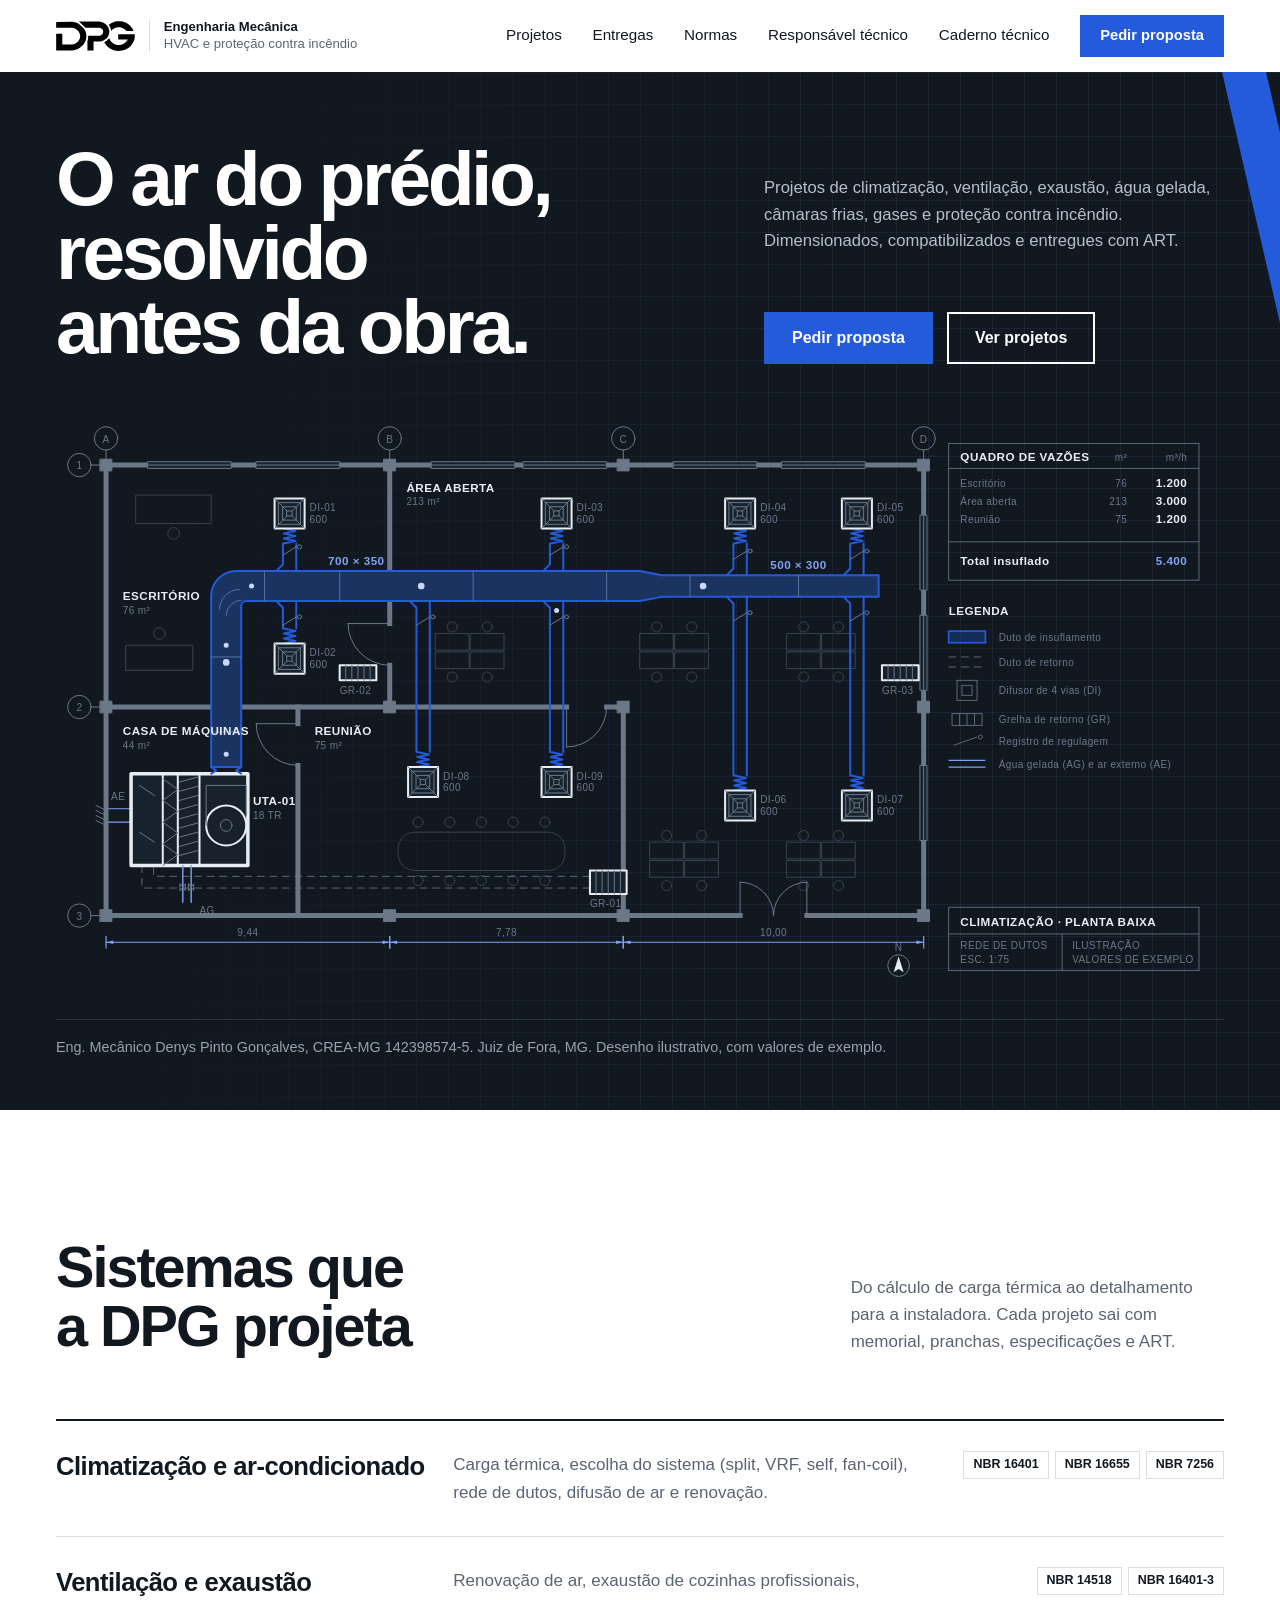
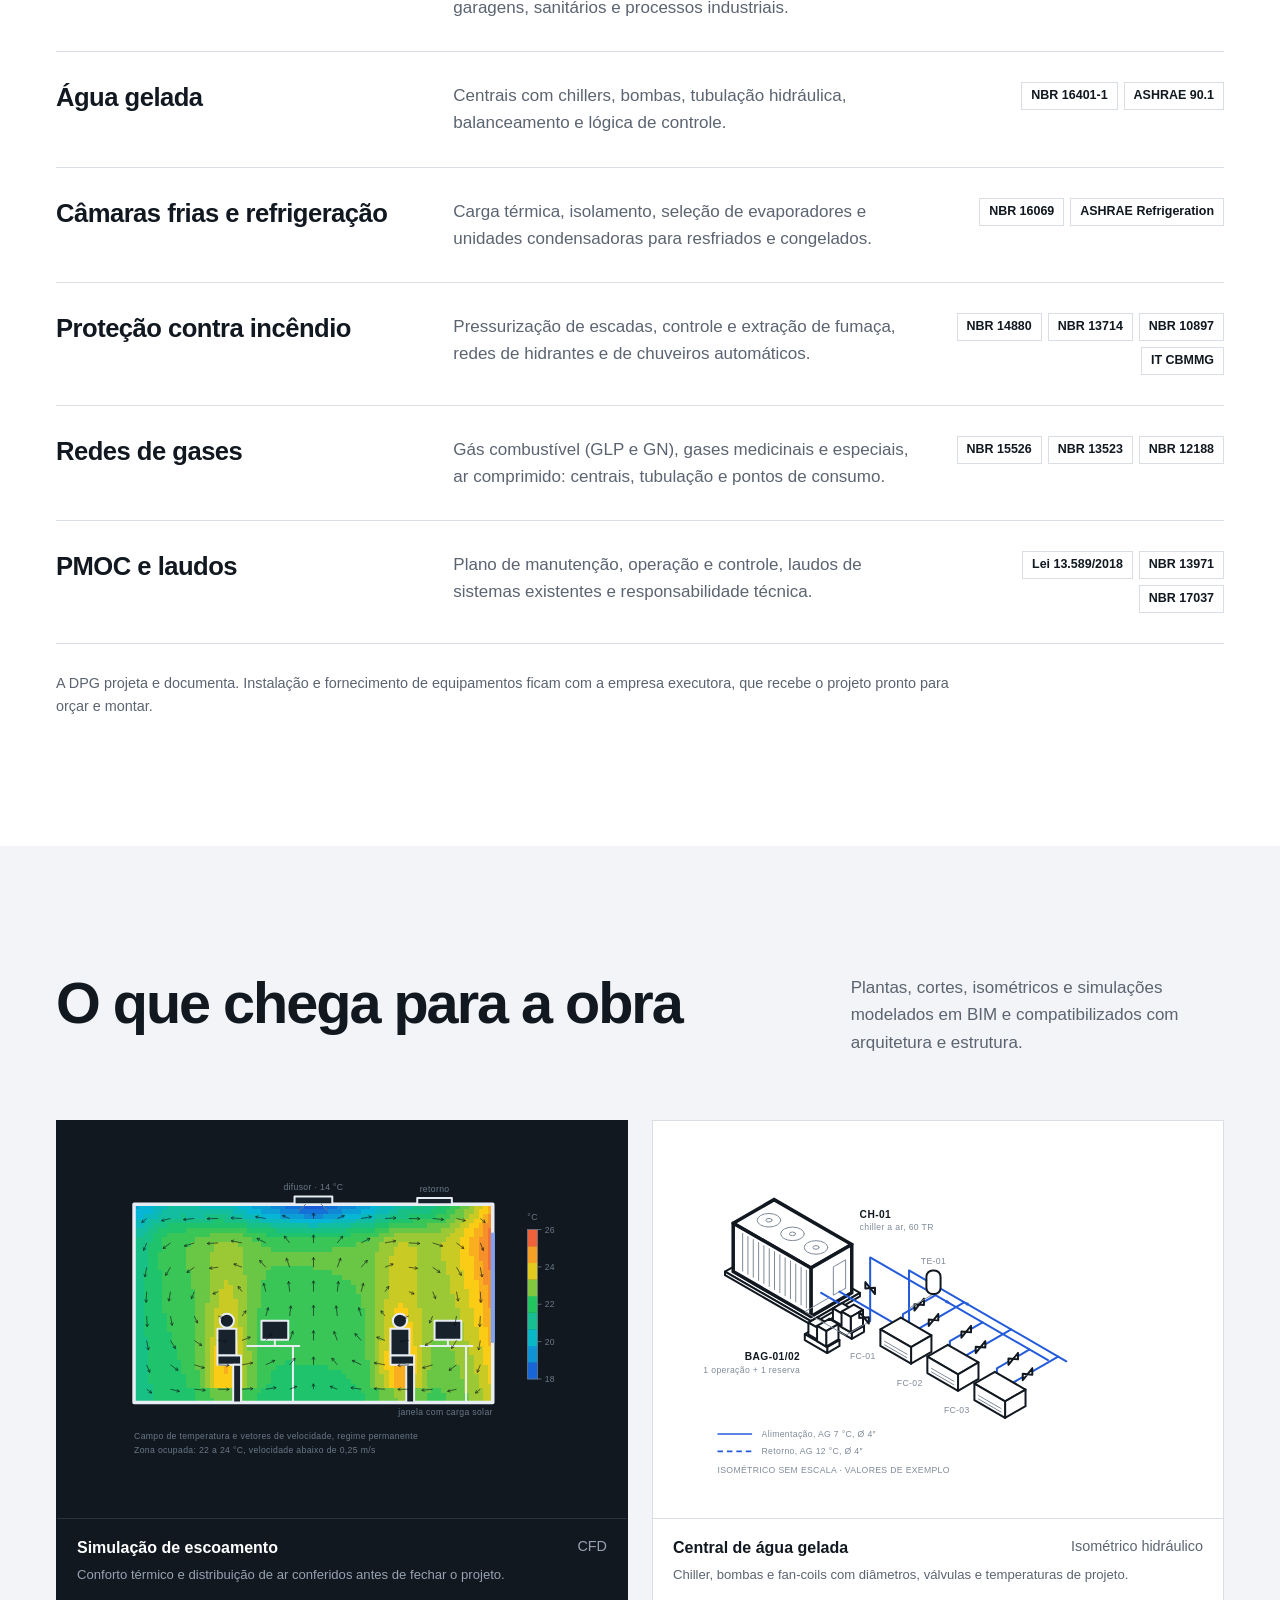
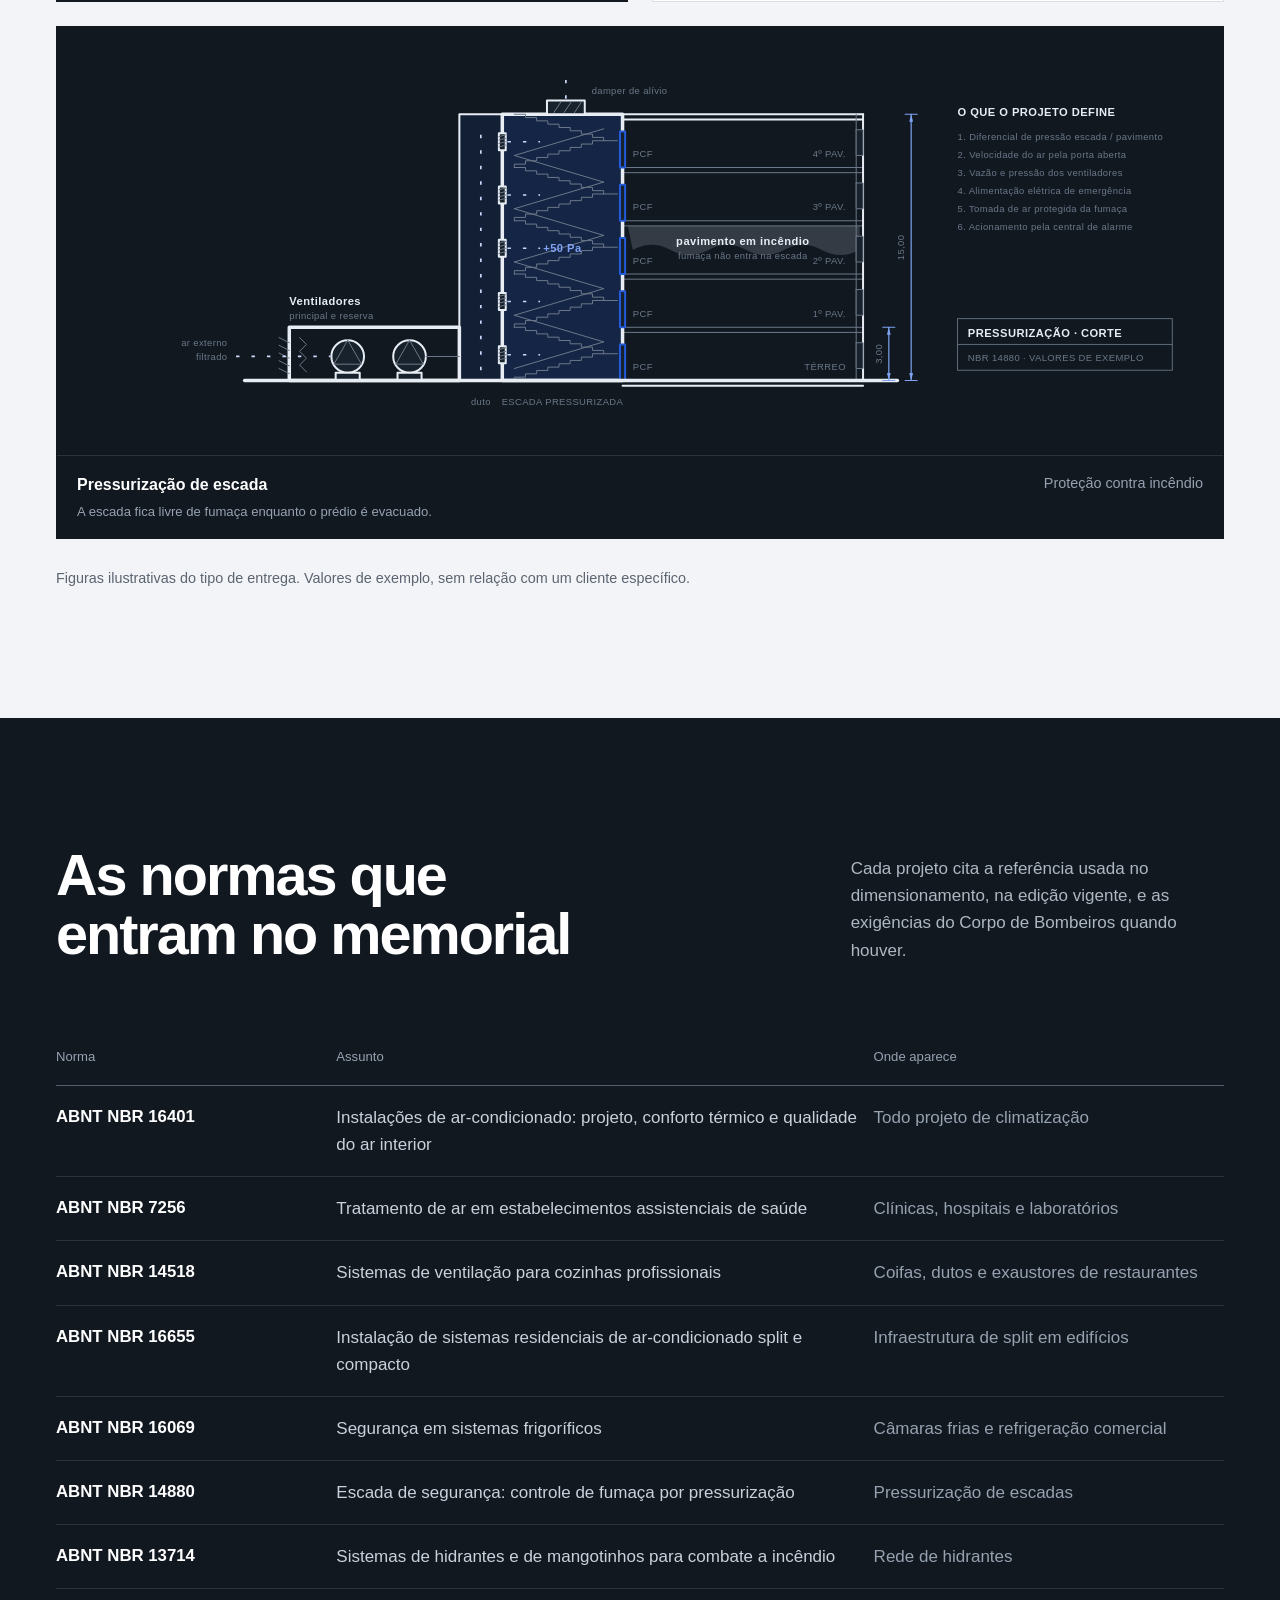
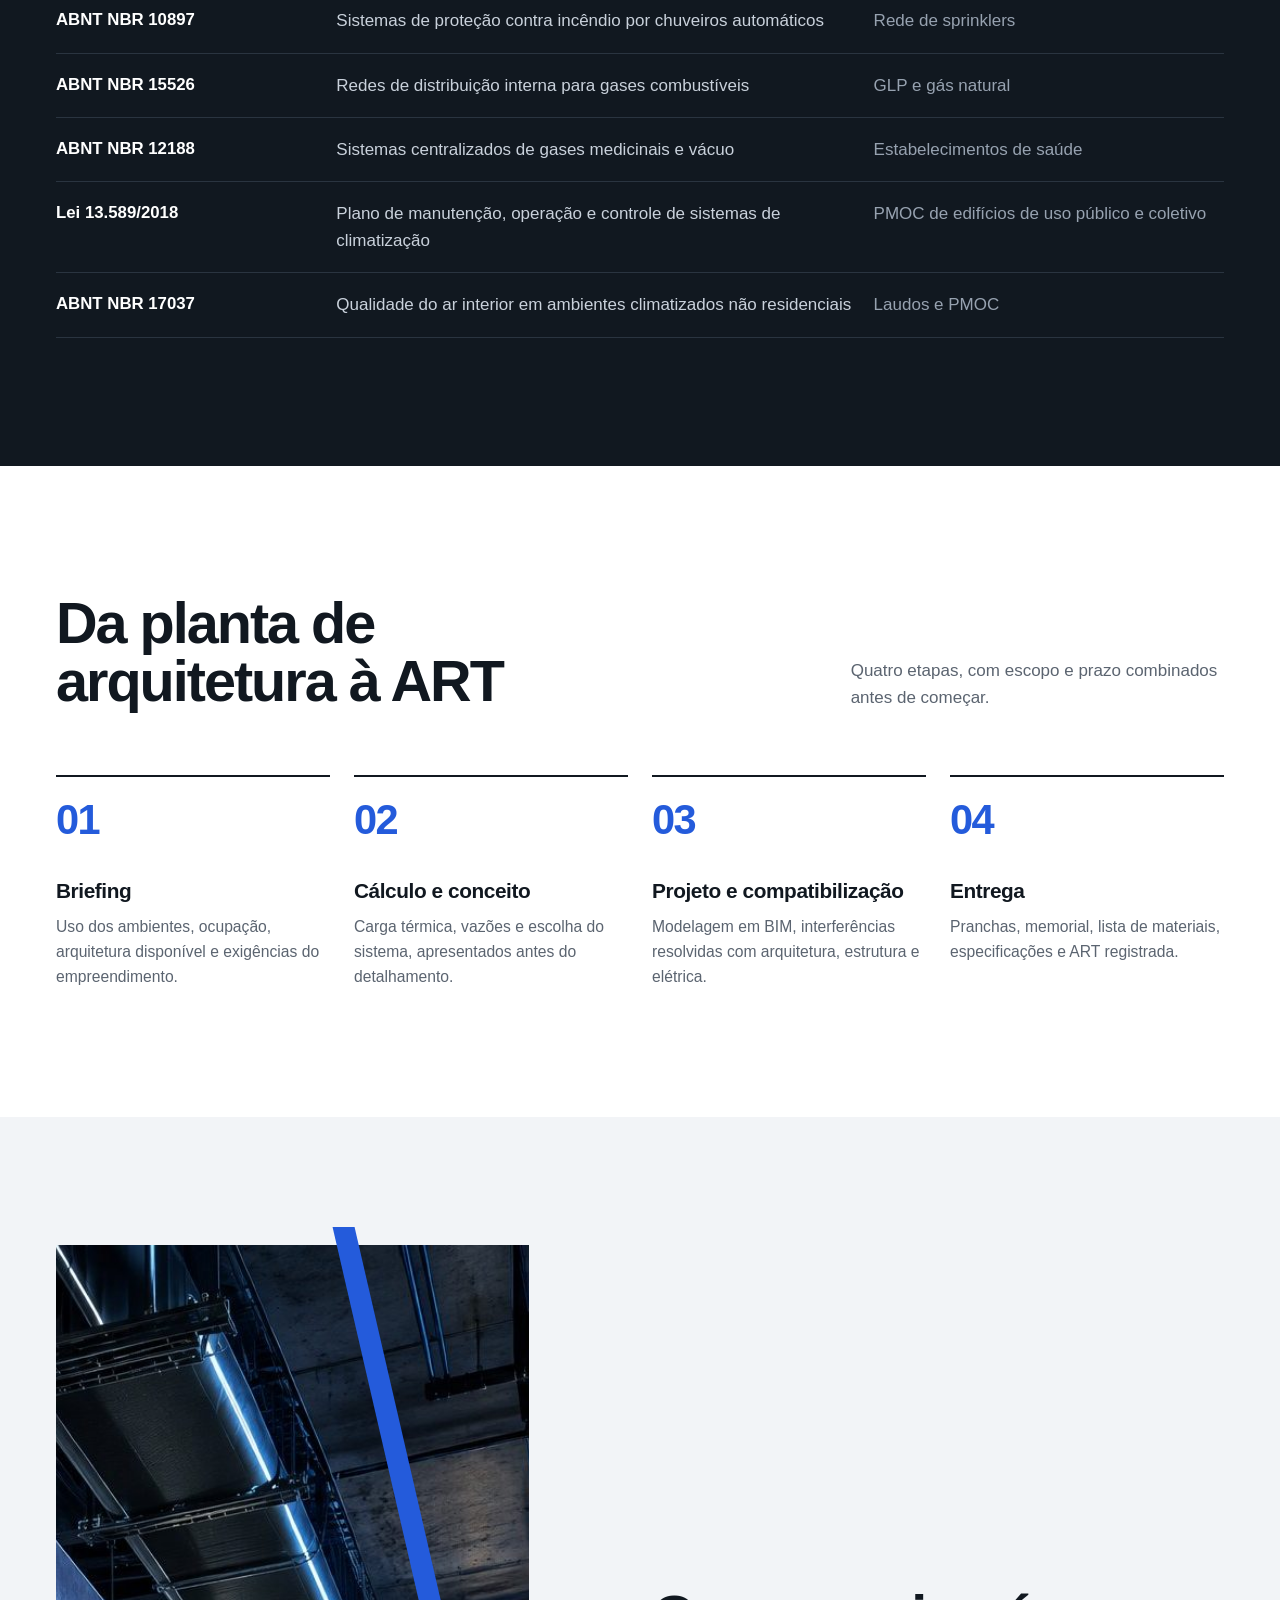
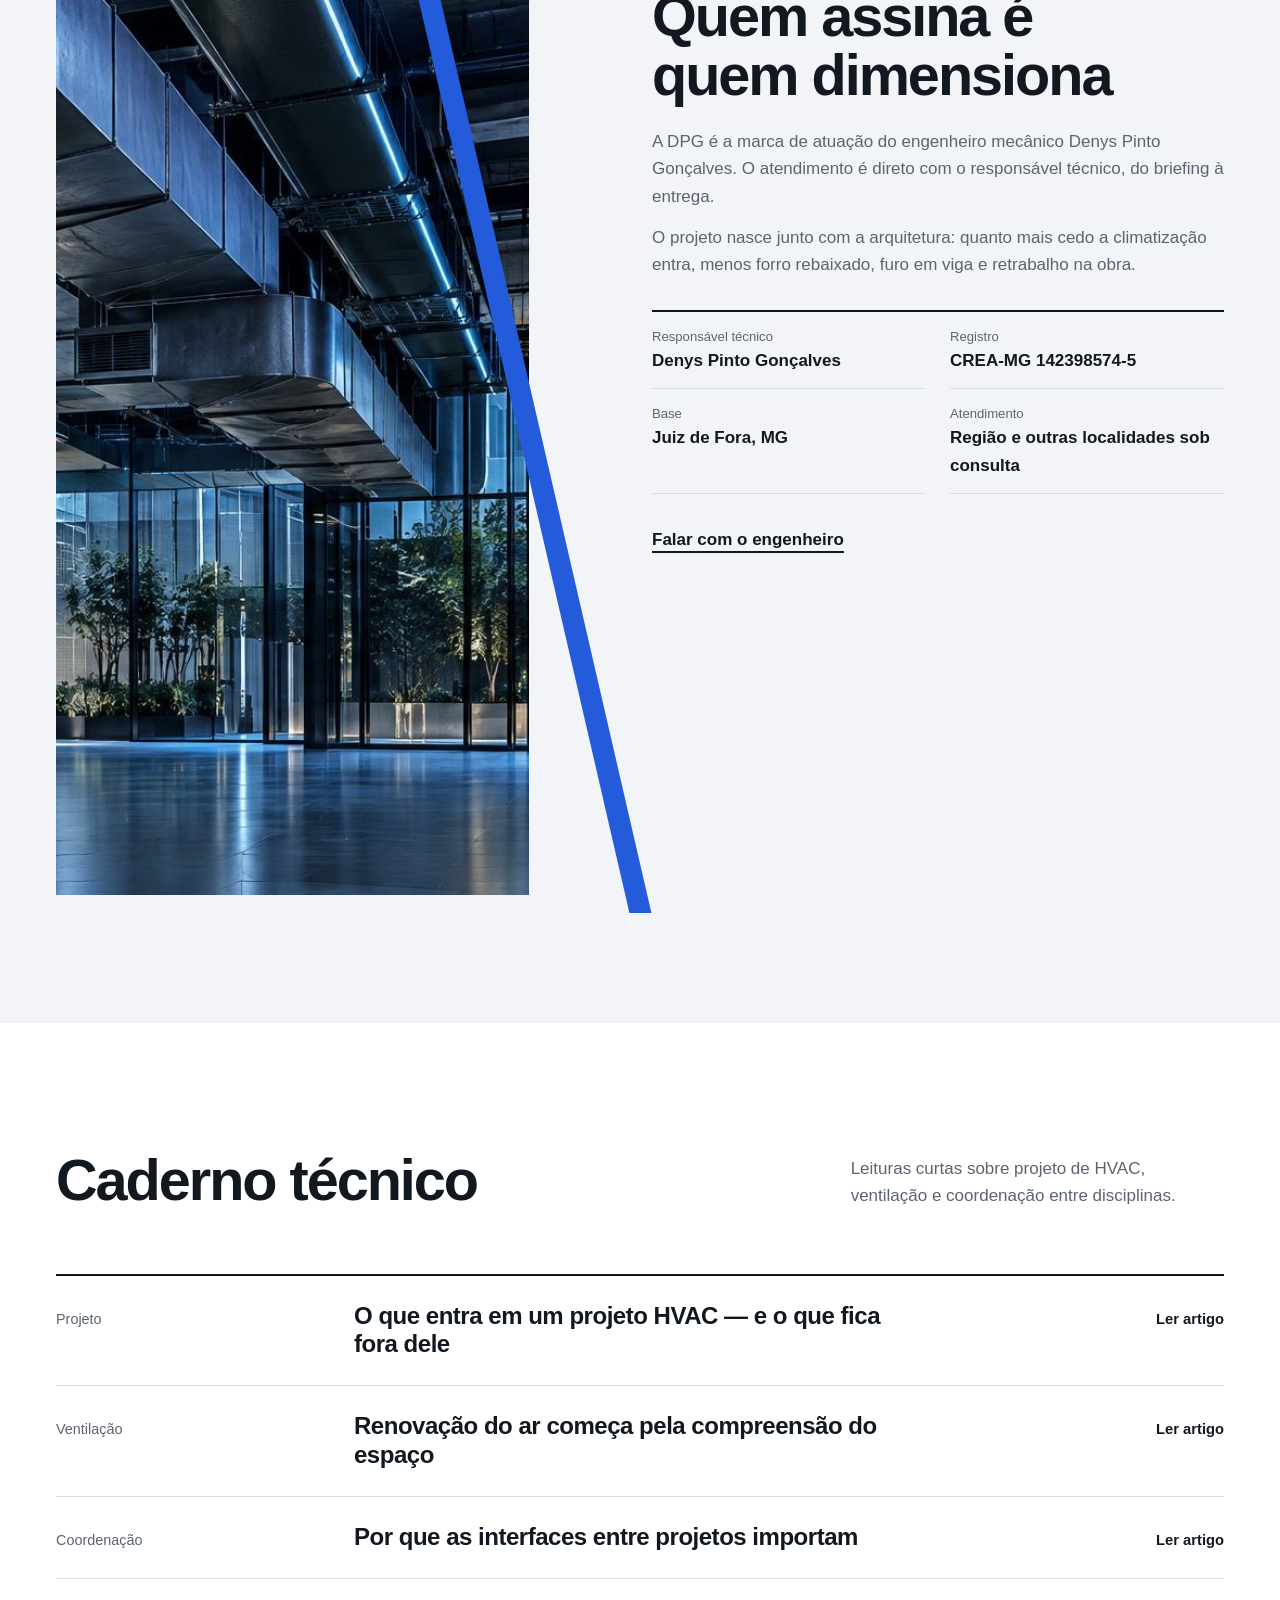
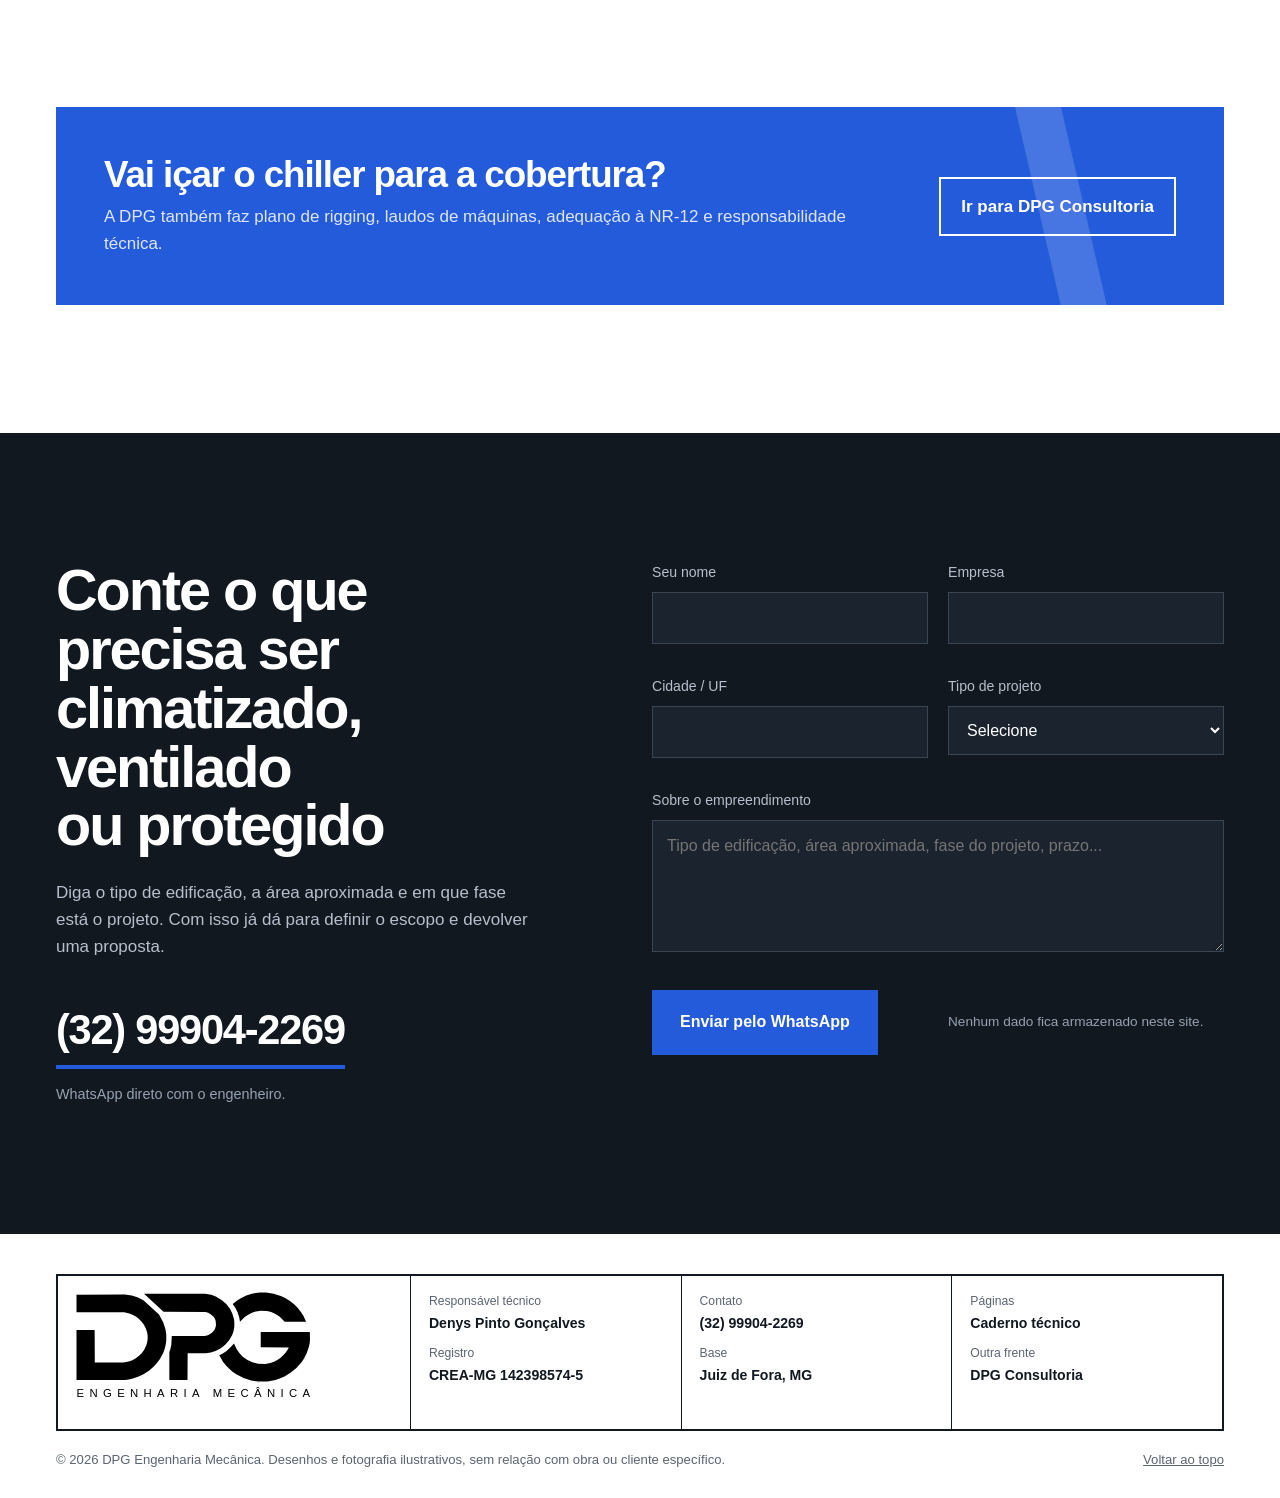
==== commit 3285d124: "Redesenha o site com a identidade DPG e desenhos técnicos animados - Nova página inicial: capa com p" ====
--- a/index.html
+++ b/index.html
@@ -1,99 +1,343 @@
 <!doctype html>
-<html lang="pt-BR">
+<html lang="pt-BR" class="sem-js">
 <head>
   <meta charset="utf-8">
   <meta name="viewport" content="width=device-width, initial-scale=1">
-  <meta name="theme-color" content="#10151b">
-  <meta name="description" content="DPG Engenharia Mecânica. Desenvolvimento de projetos HVAC e documentação técnica, com escopo definido para cada empreendimento.">
+  <title>DPG Engenharia Mecânica | Projetos de HVAC, exaustão e incêndio em Juiz de Fora</title>
+  <meta name="description" content="Projetos de climatização, ventilação, exaustão, água gelada, câmaras frias, redes de gases e pressurização de escadas. Engenheiro mecânico com ART em Juiz de Fora/MG.">
+  <meta name="theme-color" content="#111820">
+  <link rel="canonical" href="https://muitozika12.github.io/site-hvac/">
   <meta property="og:type" content="website">
-  <meta property="og:title" content="DPG Engenharia Mecânica — Projetos HVAC">
-  <meta property="og:description" content="Projetos HVAC e documentação técnica com critério, clareza de escopo e coordenação com as demais disciplinas.">
+  <meta property="og:locale" content="pt_BR">
+  <meta property="og:title" content="DPG Engenharia Mecânica — projetos de HVAC, exaustão e incêndio">
+  <meta property="og:description" content="Climatização, ventilação, água gelada, câmaras frias, gases e proteção contra incêndio, projetados e documentados.">
   <meta property="og:url" content="https://muitozika12.github.io/site-hvac/">
-  <meta property="og:image" content="https://muitozika12.github.io/site-hvac/assets/hvac-hero-optimized.jpg">
+  <meta property="og:image" content="https://muitozika12.github.io/site-hvac/assets/capa-social.png">
   <meta name="twitter:card" content="summary_large_image">
-  <link rel="canonical" href="https://muitozika12.github.io/site-hvac/">
-  <title>DPG Engenharia Mecânica — Projetos HVAC</title>
   <link rel="icon" href="favicon.svg" type="image/svg+xml">
-  <link rel="preconnect" href="https://fonts.googleapis.com">
-  <link rel="preconnect" href="https://fonts.gstatic.com" crossorigin>
-  <link href="https://fonts.googleapis.com/css2?family=DM+Sans:wght@400;500;600;700&family=Manrope:wght@400;500;600;700;800&display=swap" rel="stylesheet">
   <link rel="stylesheet" href="styles.css">
+  <!-- Marca a página como "com JavaScript" antes de pintar, para as animações não piscarem -->
+  <script>document.documentElement.className = "js";</script>
+  <!-- Dados estruturados para buscadores (Google): serviço profissional local -->
+  <script type="application/ld+json">
+  {
+    "@context": "https://schema.org",
+    "@type": "ProfessionalService",
+    "name": "DPG Engenharia Mecânica — HVAC",
+    "description": "Projetos de climatização, ventilação, exaustão, água gelada, refrigeração, redes de gases e sistemas mecânicos de proteção contra incêndio.",
+    "url": "https://muitozika12.github.io/site-hvac/",
+    "telephone": "+55 32 99904-2269",
+    "address": { "@type": "PostalAddress", "addressLocality": "Juiz de Fora", "addressRegion": "MG", "addressCountry": "BR" },
+    "areaServed": "Juiz de Fora e região",
+    "founder": { "@type": "Person", "name": "Denys Pinto Gonçalves", "jobTitle": "Engenheiro Mecânico" }
+  }
+  </script>
 </head>
-<body>
-  <a class="skip-link" href="#conteudo">Pular para o conteúdo</a>
-  <header class="site-header" id="inicio">
-    <div class="container header-inner">
-      <a class="brand" href="index.html" aria-label="DPG Engenharia Mecânica, início">
-        <span class="brand-symbol">DPG<span class="brand-period">.</span></span>
-        <span class="brand-rule" aria-hidden="true"></span>
-        <span class="brand-descriptor">ENGENHARIA<br><strong>HVAC</strong></span>
+<body data-site="hvac">
+  <a class="pular" href="#conteudo">Pular para o conteúdo</a>
+
+  <!-- ===================== CABEÇALHO ===================== -->
+  <header class="cabecalho">
+    <div class="caixa">
+      <a class="marca" href="#inicio" aria-label="DPG Engenharia Mecânica — início">
+        <img src="assets/dpg-monograma.svg" alt="DPG" width="79" height="30">
+        <span><strong>Engenharia Mecânica</strong>HVAC e proteção contra incêndio</span>
       </a>
-      <button class="menu-toggle" type="button" aria-label="Abrir menu" aria-expanded="false" aria-controls="main-nav"><span></span><span></span></button>
-      <nav class="main-nav" id="main-nav" aria-label="Navegação principal">
-        <a href="#atuacao">Atuação</a>
-        <a href="#processo">Processo</a>
-        <a href="#sobre">DPG</a>
+      <button class="abre-menu" type="button" aria-label="Abrir menu" aria-expanded="false" aria-controls="menu"><span></span><span></span></button>
+      <nav class="menu" id="menu" aria-label="Navegação principal">
+        <a href="#servicos">Projetos</a>
+        <a href="#pranchas">Entregas</a>
+        <a href="#normas">Normas</a>
+        <a href="#sobre">Responsável técnico</a>
         <a href="blog/index.html">Caderno técnico</a>
-        <a class="nav-contact" href="#contato">Fale sobre o projeto <span aria-hidden="true">↗</span></a>
+        <a class="botao" href="#contato">Pedir proposta</a>
       </nav>
     </div>
   </header>
 
   <main id="conteudo">
-    <section class="hero" aria-labelledby="hero-title">
-      <div class="hero-image" aria-hidden="true"></div>
-      <div class="hero-overlay" aria-hidden="true"></div>
-      <div class="hero-coordinate" aria-hidden="true"><span>DPG / HVAC</span><i></i><span>ENGENHARIA MECÂNICA</span></div>
-      <div class="container hero-inner">
-        <p class="eyebrow"><span class="eyebrow-mark"></span> PROJETOS HVAC · DOCUMENTAÇÃO TÉCNICA</p>
-        <h1 id="hero-title">A técnica<br>por trás do<br><em>ambiente.</em></h1>
-        <div class="hero-footer">
-          <p>Projetos de engenharia HVAC desenvolvidos com atenção ao uso, à edificação e à integração entre disciplinas.</p>
-          <div class="hero-cta-group">
-            <a class="button button-primary" href="#contato">Apresente seu projeto <span aria-hidden="true">↗</span></a>
-            <a class="text-arrow" href="#atuacao">Conheça a atuação <span aria-hidden="true">↓</span></a>
+
+    <!-- ===================== CAPA ===================== -->
+    <section class="capa" id="inicio">
+      <div class="diagonal" aria-hidden="true"></div>
+      <div class="caixa">
+        <div class="capa-texto">
+          <h1>O ar do prédio, resolvido antes da obra.</h1>
+          <p>Projetos de climatização, ventilação, exaustão, água gelada, câmaras frias, gases e proteção contra incêndio. Dimensionados, compatibilizados e entregues com ART.</p>
+          <div class="capa-acoes">
+            <a class="botao" href="#contato">Pedir proposta</a>
+            <a class="botao botao--fio" href="#servicos">Ver projetos</a>
           </div>
         </div>
-      </div>
-      <div class="hero-index" aria-hidden="true"><span>01</span><span class="index-line"></span><span>06</span></div>
-      <div class="hero-bottom-bar"><div class="container hero-bottom-inner"><span>CLIMATIZAÇÃO</span><span>VENTILAÇÃO</span><span>EXAUSTÃO</span><span>PROJETO & DOCUMENTAÇÃO</span></div></div>
-    </section>
-
-    <section class="intro section" aria-labelledby="intro-title">
-      <div class="container intro-grid">
-        <p class="section-index">01 <span>/</span> PONTO DE PARTIDA</p>
-        <div class="intro-copy reveal">
-          <h2 id="intro-title">Cada espaço tem<br>uma lógica própria<span class="blue-dot">.</span></h2>
-          <div class="intro-detail"><p>O projeto HVAC começa pela leitura do empreendimento: sua finalidade, características físicas e necessidades de operação. A partir dessas informações, a DPG desenvolve a documentação técnica prevista para o escopo acordado.</p><span class="side-note">ENGENHARIA<br>ANTES DA IMPLANTAÇÃO</span></div>
-        </div>
-      </div>
-    </section>
-
-    <section class="services section" id="atuacao" aria-labelledby="services-title">
-      <div class="container">
-        <div class="section-heading reveal"><div><p class="section-index">02 <span>/</span> ESCOPO DE ATUAÇÃO</p><h2 id="services-title">Projetar. Documentar.<br><em>Coordenar.</em></h2></div><p class="section-note">Atuação dedicada a projetos HVAC e documentação técnica. O escopo e os documentos são definidos conforme as características de cada empreendimento.</p></div>
-        <div class="service-list">
-          <article class="service-row reveal"><span class="service-number">01</span><div class="service-heading"><p>CONFORTO TÉRMICO</p><h3>Projetos de climatização</h3></div><p class="service-description">Estudos e dimensionamento de sistemas de climatização considerando o uso dos ambientes, as características da edificação e as premissas acordadas para o projeto.</p><span class="service-glyph" aria-hidden="true">↗</span></article>
-          <article class="service-row reveal"><span class="service-number">02</span><div class="service-heading"><p>AR INTERIOR</p><h3>Ventilação e renovação</h3></div><p class="service-description">Concepção e documentação de soluções para movimentação e renovação do ar, considerando a finalidade e as condições dos espaços.</p><span class="service-glyph" aria-hidden="true">↗</span></article>
-          <article class="service-row reveal"><span class="service-number">03</span><div class="service-heading"><p>APLICAÇÕES HVAC</p><h3>Projetos de exaustão</h3></div><p class="service-description">Desenvolvimento de projetos de exaustão mecânica conforme a necessidade descrita para o ambiente e o processo envolvido.</p><span class="service-glyph" aria-hidden="true">↗</span></article>
-          <article class="service-row reveal"><span class="service-number">04</span><div class="service-heading"><p>INFORMAÇÃO TÉCNICA</p><h3>Detalhamento e documentação</h3></div><p class="service-description">Desenhos, memoriais, especificações e demais documentos técnicos que estejam previstos no escopo definido para o projeto.</p><span class="service-glyph" aria-hidden="true">↗</span></article>
-        </div>
-        <p class="scope-boundary"><span aria-hidden="true">i</span> A DPG atua no desenvolvimento de projetos. Instalação, execução, fornecimento de equipamentos e manutenção não fazem parte dos serviços ofertados.</p>
-      </div>
-    </section>
-
-    <section class="statement" aria-labelledby="statement-title"><div class="statement-lines" aria-hidden="true"></div><div class="container statement-inner reveal"><p class="section-index section-index-light">03 <span>/</span> INTENÇÃO DE PROJETO</p><h2 id="statement-title">Clareza técnica<br>para as decisões<br>que <em>vêm depois.</em></h2><p>Um projeto organiza premissas, desenhos e informações para orientar as próximas etapas do empreendimento. Execução e implantação pertencem a escopos próprios.</p></div><span class="statement-side" aria-hidden="true">PROJETO ≠ EXECUÇÃO</span></section>
-
-    <section class="process section" id="processo" aria-labelledby="process-title"><div class="container"><div class="section-heading reveal"><div><p class="section-index">04 <span>/</span> COMO TRABALHAMOS</p><h2 id="process-title">Um percurso<br><em>bem definido.</em></h2></div><p class="section-note">Alinhamento de informações e limites do escopo fazem parte do desenvolvimento de um projeto claro.</p></div><div class="process-grid"><article class="process-step reveal"><span>01</span><h3>Entendimento</h3><p>Conhecer a finalidade do espaço, as necessidades informadas e os dados disponíveis.</p></article><article class="process-step reveal"><span>02</span><h3>Premissas</h3><p>Alinhar critérios, interfaces e entregáveis previstos para o trabalho.</p></article><article class="process-step reveal"><span>03</span><h3>Desenvolvimento</h3><p>Elaborar os documentos e desenhos técnicos contemplados no escopo acordado.</p></article><article class="process-step reveal"><span>04</span><h3>Entrega</h3><p>Organizar a documentação do projeto para apoiar as etapas seguintes do empreendimento.</p></article></div><p class="process-note">As etapas e os documentos podem variar de acordo com as características e as atribuições aplicáveis a cada contratação.</p></div></section>
-
-    <section class="journal section" aria-labelledby="journal-title"><div class="container journal-layout"><div class="journal-intro reveal"><p class="section-index">05 <span>/</span> CADERNO TÉCNICO</p><h2 id="journal-title">Ideias para<br>projetar com<br><em>mais contexto.</em></h2><p>Notas informativas sobre projeto HVAC, ventilação e coordenação entre disciplinas.</p><a class="text-arrow dark-arrow" href="blog/index.html">Acessar o caderno <span aria-hidden="true">↗</span></a></div><div class="journal-list"><a class="journal-card reveal" href="blog/projeto-hvac.html"><span class="journal-number">01</span><span class="journal-copy"><small>PROJETO HVAC</small><strong>O que entra em um projeto HVAC — e o que fica fora dele</strong><span>LER ARTIGO ↗</span></span></a><a class="journal-card reveal" href="blog/ventilacao-renovacao-ar.html"><span class="journal-number">02</span><span class="journal-copy"><small>VENTILAÇÃO</small><strong>Renovação do ar começa pela compreensão do espaço</strong><span>LER ARTIGO ↗</span></span></a><a class="journal-card reveal" href="blog/coordenacao-interdisciplinar.html"><span class="journal-number">03</span><span class="journal-copy"><small>COORDENAÇÃO</small><strong>Por que as interfaces entre projetos importam</strong><span>LER ARTIGO ↗</span></span></a></div></div></section>
-
-    <section class="about section" id="sobre" aria-labelledby="about-title"><div class="container about-grid"><div class="about-copy reveal"><p class="section-index">06 <span>/</span> DPG ENGENHARIA MECÂNICA</p><h2 id="about-title">Responsabilidade<br>em cada <em>traço.</em></h2><p>A DPG Engenharia Mecânica desenvolve projetos HVAC e documentação técnica. O trabalho parte das informações do empreendimento e tem escopo definido para cada demanda, respeitando as atribuições profissionais aplicáveis.</p><div class="professional"><span class="professional-mark">DPG</span><span><strong>Denys Pinto Gonçalves</strong><small>Engenheiro Mecânico · CREA-MG 142398574-5</small></span></div></div><div class="about-panel reveal"><span class="panel-topline">DPG / ENGENHARIA HVAC</span><div class="technical-mark" aria-hidden="true"><span class="technical-square square-a"></span><span class="technical-square square-b"></span><span class="technical-square square-c"></span><span class="technical-cross">+</span></div><p>PROJETO<br>DIMENSIONAMENTO<br>DOCUMENTAÇÃO</p><span class="panel-bottomline">JUIZ DE FORA · MINAS GERAIS</span></div></div></section>
-
-    <section class="contact section" id="contato" aria-labelledby="contact-title"><div class="container contact-grid"><div class="contact-copy reveal"><p class="section-index section-index-light">CONTATO <span>/</span> DPG</p><h2 id="contact-title">Conte-nos<br>sobre o <em>projeto.</em></h2><p>Compartilhe algumas informações sobre o empreendimento e a necessidade. A conversa inicial ajuda a entender o escopo de projeto a avaliar.</p><a class="whatsapp-card" href="https://wa.me/5532999042269" target="_blank" rel="noopener noreferrer"><span class="whatsapp-icon" aria-hidden="true">W</span><span><small>CONTATO DIRETO VIA WHATSAPP</small><strong>(32) 99904-2269</strong></span><span class="whatsapp-arrow" aria-hidden="true">↗</span></a><p class="service-area">Juiz de Fora, região e outras localidades sob consulta.</p></div><form class="briefing-form reveal" id="contact-form"><p class="form-kicker">BRIEFING INICIAL</p><h3>Vamos começar pela necessidade.</h3><p class="form-intro">O formulário prepara uma mensagem e abre o WhatsApp. Nenhum dado é armazenado neste site.</p><label>Seu nome<input name="nome" autocomplete="name" placeholder="Como podemos chamar você?" required></label><div class="form-two"><label>Empresa <span>(opcional)</span><input name="empresa" autocomplete="organization" placeholder="Nome da empresa"></label><label>Cidade / UF<input name="cidade" placeholder="Ex.: Juiz de Fora / MG" required></label></div><label>Assunto do projeto<select name="servico" required><option value="" selected disabled>Selecione uma opção</option><option>Projeto de climatização</option><option>Projeto de ventilação / renovação de ar</option><option>Projeto de exaustão</option><option>Detalhamento / documentação técnica</option><option>Parceria com arquitetura ou construção</option><option>Outro / ainda preciso avaliar</option></select></label><label>Sobre o empreendimento<textarea name="mensagem" rows="4" placeholder="Conte brevemente sobre o local e a necessidade..." required></textarea></label><button class="button button-primary form-submit" type="submit">Continuar no WhatsApp <span aria-hidden="true">↗</span></button><p class="form-status" id="form-status" aria-live="polite"></p></form></div></section>
+
+        <!-- Desenho da capa: planta baixa de climatização (rede de dutos).
+             O SVG entre os marcadores DESENHO:capa é gerado por ferramentas/gerar_hvac.py;
+             para alterar o desenho, edite o script e rode-o de novo (ver README). -->
+        <figure class="desenho desenho--escuro desenho--capa" aria-label="Ilustração de uma planta de climatização: unidade de tratamento de ar, duto principal, ramais e difusores, com o ar percorrendo a rede.">
+          <!-- DESENHO:capa -->
+<svg viewBox="0 0 1400 700" aria-hidden="true">
+<g class="tarde"><path class="fino" stroke-dasharray="9 6" fill="none" d="M640 553 H117 V540 M640 567 H103 V540"/><path class="azulclaro" fill="none" d="M60 472 H90 M60 488 H90"/></g>
+<g class="tinta"><line class="parede" x1="60" y1="60" x2="1040" y2="60"/><line class="parede" x1="60" y1="60" x2="60" y2="600"/><line class="parede" x1="1040" y1="60" x2="1040" y2="600"/><line class="parede" x1="60" y1="600" x2="820" y2="600"/><line class="parede" x1="900" y1="600" x2="1040" y2="600"/><line class="parede" x1="400" y1="60" x2="400" y2="250"/><line class="parede" x1="400" y1="300" x2="400" y2="350"/><line class="parede" x1="60" y1="350" x2="612" y2="350"/><line class="parede" x1="660" y1="350" x2="680" y2="350"/><line class="parede" x1="680" y1="350" x2="680" y2="600"/><line class="parede" x1="290" y1="350" x2="290" y2="370"/><line class="parede" x1="290" y1="420" x2="290" y2="600"/><path class="fino" d="M400 250 H350 M350 250 A50 50 0 0 0 400 300"/><path class="fino" d="M612 350 V398 M612 398 A48 48 0 0 0 660 350"/><path class="fino" d="M290 370 H240 M240 370 A50 50 0 0 0 290 420"/><path class="fino" d="M820 600 V560 M820 560 A40 40 0 0 1 860 600 M900 600 V560 M900 560 A40 40 0 0 0 860 600"/><rect class="corpo fino" x="110" y="56" width="100" height="8"/><line class="fino" x1="110" y1="60" x2="210" y2="60"/><rect class="corpo fino" x="240" y="56" width="100" height="8"/><line class="fino" x1="240" y1="60" x2="340" y2="60"/><rect class="corpo fino" x="450" y="56" width="100" height="8"/><line class="fino" x1="450" y1="60" x2="550" y2="60"/><rect class="corpo fino" x="560" y="56" width="100" height="8"/><line class="fino" x1="560" y1="60" x2="660" y2="60"/><rect class="corpo fino" x="740" y="56" width="100" height="8"/><line class="fino" x1="740" y1="60" x2="840" y2="60"/><rect class="corpo fino" x="870" y="56" width="100" height="8"/><line class="fino" x1="870" y1="60" x2="970" y2="60"/><rect class="corpo fino" x="1036" y="120" width="8" height="90"/><line class="fino" x1="1040" y1="120" x2="1040" y2="210"/><rect class="corpo fino" x="1036" y="240" width="8" height="90"/><line class="fino" x1="1040" y1="240" x2="1040" y2="330"/><rect class="corpo fino" x="1036" y="420" width="8" height="90"/><line class="fino" x1="1040" y1="420" x2="1040" y2="510"/><rect class="pilar" x="53" y="53" width="14" height="14"/><rect class="pilar" x="53" y="343" width="14" height="14"/><rect class="pilar" x="53" y="593" width="14" height="14"/><rect class="pilar" x="393" y="53" width="14" height="14"/><rect class="pilar" x="393" y="343" width="14" height="14"/><rect class="pilar" x="393" y="593" width="14" height="14"/><rect class="pilar" x="673" y="53" width="14" height="14"/><rect class="pilar" x="673" y="343" width="14" height="14"/><rect class="pilar" x="673" y="593" width="14" height="14"/><rect class="pilar" x="1033" y="53" width="14" height="14"/><rect class="pilar" x="1033" y="343" width="14" height="14"/><rect class="pilar" x="1033" y="593" width="14" height="14"/><rect class="mob" x="455" y="262" width="40" height="20"/><circle class="mob" cx="475" cy="254" r="6"/><rect class="mob" x="455" y="284" width="40" height="20"/><circle class="mob" cx="475" cy="314" r="6"/><rect class="mob" x="497" y="262" width="40" height="20"/><circle class="mob" cx="517" cy="254" r="6"/><rect class="mob" x="497" y="284" width="40" height="20"/><circle class="mob" cx="517" cy="314" r="6"/><rect class="mob" x="700" y="262" width="40" height="20"/><circle class="mob" cx="720" cy="254" r="6"/><rect class="mob" x="700" y="284" width="40" height="20"/><circle class="mob" cx="720" cy="314" r="6"/><rect class="mob" x="742" y="262" width="40" height="20"/><circle class="mob" cx="762" cy="254" r="6"/><rect class="mob" x="742" y="284" width="40" height="20"/><circle class="mob" cx="762" cy="314" r="6"/><rect class="mob" x="876" y="262" width="40" height="20"/><circle class="mob" cx="896" cy="254" r="6"/><rect class="mob" x="876" y="284" width="40" height="20"/><circle class="mob" cx="896" cy="314" r="6"/><rect class="mob" x="918" y="262" width="40" height="20"/><circle class="mob" cx="938" cy="254" r="6"/><rect class="mob" x="918" y="284" width="40" height="20"/><circle class="mob" cx="938" cy="314" r="6"/><rect class="mob" x="712" y="512" width="40" height="20"/><circle class="mob" cx="732" cy="504" r="6"/><rect class="mob" x="712" y="534" width="40" height="20"/><circle class="mob" cx="732" cy="564" r="6"/><rect class="mob" x="754" y="512" width="40" height="20"/><circle class="mob" cx="774" cy="504" r="6"/><rect class="mob" x="754" y="534" width="40" height="20"/><circle class="mob" cx="774" cy="564" r="6"/><rect class="mob" x="876" y="512" width="40" height="20"/><circle class="mob" cx="896" cy="504" r="6"/><rect class="mob" x="876" y="534" width="40" height="20"/><circle class="mob" cx="896" cy="564" r="6"/><rect class="mob" x="918" y="512" width="40" height="20"/><circle class="mob" cx="938" cy="504" r="6"/><rect class="mob" x="918" y="534" width="40" height="20"/><circle class="mob" cx="938" cy="564" r="6"/><rect class="mob" x="96" y="96" width="90" height="34"/><circle class="mob" cx="141" cy="142" r="7"/><rect class="mob" x="84" y="276" width="80" height="30"/><circle class="mob" cx="124" cy="262" r="7"/><rect class="mob" x="410" y="500" width="200" height="46" rx="20"/><circle class="mob" cx="434" cy="488" r="6"/><circle class="mob" cx="434" cy="558" r="6"/><circle class="mob" cx="472" cy="488" r="6"/><circle class="mob" cx="472" cy="558" r="6"/><circle class="mob" cx="510" cy="488" r="6"/><circle class="mob" cx="510" cy="558" r="6"/><circle class="mob" cx="548" cy="488" r="6"/><circle class="mob" cx="548" cy="558" r="6"/><circle class="mob" cx="586" cy="488" r="6"/><circle class="mob" cx="586" cy="558" r="6"/><line class="fino" x1="60" y1="42" x2="60" y2="54"/><circle class="fino" cx="60" cy="28" r="14"/><line class="fino" x1="400" y1="42" x2="400" y2="54"/><circle class="fino" cx="400" cy="28" r="14"/><line class="fino" x1="680" y1="42" x2="680" y2="54"/><circle class="fino" cx="680" cy="28" r="14"/><line class="fino" x1="1040" y1="42" x2="1040" y2="54"/><circle class="fino" cx="1040" cy="28" r="14"/><line class="fino" x1="42" y1="60" x2="54" y2="60"/><circle class="fino" cx="28" cy="60" r="14"/><line class="fino" x1="42" y1="350" x2="54" y2="350"/><circle class="fino" cx="28" cy="350" r="14"/><line class="fino" x1="42" y1="600" x2="54" y2="600"/><circle class="fino" cx="28" cy="600" r="14"/><rect class="corpo grosso" x="90" y="430" width="140" height="110"/><path d="M128 430 V540 M146 430 V540 M172 430 V540"/><path class="fino" d="M128 436 L146 449 L128 462 L146 475 L128 488 L146 501 L128 514 L146 527 L128 540"/><line class="fino" x1="148" y1="440" x2="170" y2="434"/><line class="fino" x1="148" y1="451" x2="170" y2="445"/><line class="fino" x1="148" y1="462" x2="170" y2="456"/><line class="fino" x1="148" y1="473" x2="170" y2="467"/><line class="fino" x1="148" y1="484" x2="170" y2="478"/><line class="fino" x1="148" y1="495" x2="170" y2="489"/><line class="fino" x1="148" y1="506" x2="170" y2="500"/><line class="fino" x1="148" y1="517" x2="170" y2="511"/><line class="fino" x1="148" y1="528" x2="170" y2="522"/><circle cx="204" cy="492" r="24"/><circle class="fino" cx="204" cy="492" r="7"/><path class="fino" d="M180 492 V444 H228 V480"/><path class="fino" d="M100 444 L118 456 M100 500 L118 512"/><path class="azulclaro" d="M152 540 V584 M162 540 V584"/><path class="fino" d="M149 562 l6 8 l0 -8 l-6 8 z M159 562 l6 8 l0 -8 l-6 8 z"/><line class="fino" x1="48" y1="468" x2="60" y2="474"/><line class="fino" x1="48" y1="474" x2="60" y2="480"/><line class="fino" x1="48" y1="480" x2="60" y2="486"/><line class="fino" x1="48" y1="486" x2="60" y2="492"/><path class="corpo azul" d="M186 422 V217 A30 30 0 0 1 216 187 H700 L726 192 H986 V218 H726 L700 223 H228 A6 6 0 0 0 222 229 V422 Z"/><path class="azul" d="M186 430 l6 -4 l-6 -4 M222 430 l-6 -4 l6 -4"/><path class="fino" d="M196 233 A24 24 0 0 1 220 209 M204 240 A18 18 0 0 1 222 222"/><line class="fino" x1="250" y1="187" x2="250" y2="223"/><line class="fino" x1="340" y1="187" x2="340" y2="223"/><line class="fino" x1="500" y1="187" x2="500" y2="223"/><line class="fino" x1="660" y1="187" x2="660" y2="223"/><line class="fino" x1="760" y1="192" x2="760" y2="218"/><line class="fino" x1="890" y1="192" x2="890" y2="218"/><line class="fino" x1="186" y1="290" x2="222" y2="290"/><line class="fino" x1="186" y1="380" x2="222" y2="380"/><path class="azul" d="M264 187 L272 179 V154 M288 187 V154"/><line class="fino" x1="272" y1="168" x2="288" y2="158"/><circle class="fino" cx="292" cy="158" r="2.4"/><path class="azul" d="M273 154 l14 -3 l-14 -3 l14 -3 l-14 -3 l14 -3 l-14 -3"/><rect class="corpo" x="262" y="100" width="36" height="36"/><rect class="fino" x="267" y="105" width="26" height="26"/><rect class="fino" x="272" y="110" width="16" height="16"/><rect class="fino" x="277" y="115" width="6" height="6"/><path class="fino" d="M262 100 L277 115 M298 100 L283 115 M262 136 L277 121 M298 136 L283 121"/><path class="azul" d="M264 223 L272 231 V256 M288 223 V256"/><line class="fino" x1="272" y1="252" x2="288" y2="242"/><circle class="fino" cx="292" cy="242" r="2.4"/><path class="azul" d="M273 256 l14 3 l-14 3 l14 3 l-14 3 l14 3 l-14 3"/><rect class="corpo" x="262" y="274" width="36" height="36"/><rect class="fino" x="267" y="279" width="26" height="26"/><rect class="fino" x="272" y="284" width="16" height="16"/><rect class="fino" x="277" y="289" width="6" height="6"/><path class="fino" d="M262 274 L277 289 M298 274 L283 289 M262 310 L277 295 M298 310 L283 295"/><path class="azul" d="M584 187 L592 179 V154 M608 187 V154"/><line class="fino" x1="592" y1="168" x2="608" y2="158"/><circle class="fino" cx="612" cy="158" r="2.4"/><path class="azul" d="M593 154 l14 -3 l-14 -3 l14 -3 l-14 -3 l14 -3 l-14 -3"/><rect class="corpo" x="582" y="100" width="36" height="36"/><rect class="fino" x="587" y="105" width="26" height="26"/><rect class="fino" x="592" y="110" width="16" height="16"/><rect class="fino" x="597" y="115" width="6" height="6"/><path class="fino" d="M582 100 L597 115 M618 100 L603 115 M582 136 L597 121 M618 136 L603 121"/><path class="azul" d="M804 192 L812 184 V154 M828 192 V154"/><line class="fino" x1="812" y1="173" x2="828" y2="163"/><circle class="fino" cx="832" cy="163" r="2.4"/><path class="azul" d="M813 154 l14 -3 l-14 -3 l14 -3 l-14 -3 l14 -3 l-14 -3"/><rect class="corpo" x="802" y="100" width="36" height="36"/><rect class="fino" x="807" y="105" width="26" height="26"/><rect class="fino" x="812" y="110" width="16" height="16"/><rect class="fino" x="817" y="115" width="6" height="6"/><path class="fino" d="M802 100 L817 115 M838 100 L823 115 M802 136 L817 121 M838 136 L823 121"/><path class="azul" d="M944 192 L952 184 V154 M968 192 V154"/><line class="fino" x1="952" y1="173" x2="968" y2="163"/><circle class="fino" cx="972" cy="163" r="2.4"/><path class="azul" d="M953 154 l14 -3 l-14 -3 l14 -3 l-14 -3 l14 -3 l-14 -3"/><rect class="corpo" x="942" y="100" width="36" height="36"/><rect class="fino" x="947" y="105" width="26" height="26"/><rect class="fino" x="952" y="110" width="16" height="16"/><rect class="fino" x="957" y="115" width="6" height="6"/><path class="fino" d="M942 100 L957 115 M978 100 L963 115 M942 136 L957 121 M978 136 L963 121"/><path class="azul" d="M804 218 L812 226 V432 M828 218 V432"/><line class="fino" x1="812" y1="247" x2="828" y2="237"/><circle class="fino" cx="832" cy="237" r="2.4"/><path class="azul" d="M813 432 l14 3 l-14 3 l14 3 l-14 3 l14 3 l-14 3"/><rect class="corpo" x="802" y="450" width="36" height="36"/><rect class="fino" x="807" y="455" width="26" height="26"/><rect class="fino" x="812" y="460" width="16" height="16"/><rect class="fino" x="817" y="465" width="6" height="6"/><path class="fino" d="M802 450 L817 465 M838 450 L823 465 M802 486 L817 471 M838 486 L823 471"/><path class="azul" d="M944 218 L952 226 V432 M968 218 V432"/><line class="fino" x1="952" y1="247" x2="968" y2="237"/><circle class="fino" cx="972" cy="237" r="2.4"/><path class="azul" d="M953 432 l14 3 l-14 3 l14 3 l-14 3 l14 3 l-14 3"/><rect class="corpo" x="942" y="450" width="36" height="36"/><rect class="fino" x="947" y="455" width="26" height="26"/><rect class="fino" x="952" y="460" width="16" height="16"/><rect class="fino" x="957" y="465" width="6" height="6"/><path class="fino" d="M942 450 L957 465 M978 450 L963 465 M942 486 L957 471 M978 486 L963 471"/><path class="azul" d="M424 223 L432 231 V404 M448 223 V404"/><line class="fino" x1="432" y1="252" x2="448" y2="242"/><circle class="fino" cx="452" cy="242" r="2.4"/><path class="azul" d="M433 404 l14 3 l-14 3 l14 3 l-14 3 l14 3 l-14 3"/><rect class="corpo" x="422" y="422" width="36" height="36"/><rect class="fino" x="427" y="427" width="26" height="26"/><rect class="fino" x="432" y="432" width="16" height="16"/><rect class="fino" x="437" y="437" width="6" height="6"/><path class="fino" d="M422 422 L437 437 M458 422 L443 437 M422 458 L437 443 M458 458 L443 443"/><path class="azul" d="M584 223 L592 231 V404 M608 223 V404"/><line class="fino" x1="592" y1="252" x2="608" y2="242"/><circle class="fino" cx="612" cy="242" r="2.4"/><path class="azul" d="M593 404 l14 3 l-14 3 l14 3 l-14 3 l14 3 l-14 3"/><rect class="corpo" x="582" y="422" width="36" height="36"/><rect class="fino" x="587" y="427" width="26" height="26"/><rect class="fino" x="592" y="432" width="16" height="16"/><rect class="fino" x="597" y="437" width="6" height="6"/><path class="fino" d="M582 422 L597 437 M618 422 L603 437 M582 458 L597 443 M618 458 L603 443"/><rect class="corpo" x="640" y="546" width="44" height="28"/><line class="fino" x1="647.3" y1="546" x2="647.3" y2="574"/><line class="fino" x1="654.6" y1="546" x2="654.6" y2="574"/><line class="fino" x1="661.9" y1="546" x2="661.9" y2="574"/><line class="fino" x1="669.2" y1="546" x2="669.2" y2="574"/><line class="fino" x1="676.5" y1="546" x2="676.5" y2="574"/><rect class="corpo" x="340" y="300" width="44" height="18"/><line class="fino" x1="347.3" y1="300" x2="347.3" y2="318"/><line class="fino" x1="354.6" y1="300" x2="354.6" y2="318"/><line class="fino" x1="361.9" y1="300" x2="361.9" y2="318"/><line class="fino" x1="369.2" y1="300" x2="369.2" y2="318"/><line class="fino" x1="376.5" y1="300" x2="376.5" y2="318"/><rect class="corpo" x="990" y="300" width="44" height="18"/><line class="fino" x1="997.3" y1="300" x2="997.3" y2="318"/><line class="fino" x1="1004.6" y1="300" x2="1004.6" y2="318"/><line class="fino" x1="1011.9" y1="300" x2="1011.9" y2="318"/><line class="fino" x1="1019.2" y1="300" x2="1019.2" y2="318"/><line class="fino" x1="1026.5" y1="300" x2="1026.5" y2="318"/><line class="cota" x1="60" y1="632" x2="400" y2="632"/><line class="cota" x1="60" y1="625" x2="60" y2="639"/><line class="cota" x1="400" y1="625" x2="400" y2="639"/><line class="cota" x1="400" y1="632" x2="680" y2="632"/><line class="cota" x1="400" y1="625" x2="400" y2="639"/><line class="cota" x1="680" y1="625" x2="680" y2="639"/><line class="cota" x1="680" y1="632" x2="1040" y2="632"/><line class="cota" x1="680" y1="625" x2="680" y2="639"/><line class="cota" x1="1040" y1="625" x2="1040" y2="639"/><circle class="fino" cx="1010" cy="660" r="13"/></g>
+<g class="tarde"><text class="t p" x="60" y="33" text-anchor="middle">A</text><text class="t p" x="400" y="33" text-anchor="middle">B</text><text class="t p" x="680" y="33" text-anchor="middle">C</text><text class="t p" x="1040" y="33" text-anchor="middle">D</text><text class="t p" x="28" y="65" text-anchor="middle">1</text><text class="t p" x="28" y="355" text-anchor="middle">2</text><text class="t p" x="28" y="605" text-anchor="middle">3</text><path fill="rgba(36,91,219,.30)" stroke="none" d="M186 422 V217 A30 30 0 0 1 216 187 H700 L726 192 H986 V218 H726 L700 223 H228 A6 6 0 0 0 222 229 V422 Z"/><g fill="#C9D7FB"><circle r="4"><animateMotion dur="8s" begin="0s" repeatCount="indefinite" path="M204 430 V205 H980"/></circle><circle r="4"><animateMotion dur="8s" begin="-2.7s" repeatCount="indefinite" path="M204 430 V205 H980"/></circle><circle r="4"><animateMotion dur="8s" begin="-5.4s" repeatCount="indefinite" path="M204 430 V205 H980"/></circle><circle r="3"><animateMotion dur="6s" begin="-1s" repeatCount="indefinite" path="M204 430 V205 H600 V420"/></circle><circle r="3"><animateMotion dur="6.5s" begin="-3s" repeatCount="indefinite" path="M204 430 V205 H820 V136"/></circle><circle r="3"><animateMotion dur="4s" begin="-2s" repeatCount="indefinite" path="M204 430 V205 H280 V274"/></circle><circle r="3"><animateMotion dur="8s" begin="-6s" repeatCount="indefinite" path="M204 430 V205 H960 V450"/></circle></g><text class="t" x="80" y="222">ESCRITÓRIO</text><text class="t p" x="80" y="238">76 m²</text><text class="t" x="420" y="92">ÁREA ABERTA</text><text class="t p" x="420" y="108">213 m²</text><text class="t" x="80" y="384">CASA DE MÁQUINAS</text><text class="t p" x="80" y="400">44 m²</text><text class="t" x="310" y="384">REUNIÃO</text><text class="t p" x="310" y="400">75 m²</text><text class="t" x="236" y="468">UTA-01</text><text class="t p" x="236" y="484">18 TR</text><text class="t p" x="172" y="598">AG</text><text class="t p" x="66" y="462">AE</text><text class="t c" x="360" y="180" text-anchor="middle">700 × 350</text><text class="t c" x="890" y="184" text-anchor="middle">500 × 300</text><text class="t p" x="304" y="115">DI-01</text><text class="t p" x="304" y="129">600</text><text class="t p" x="304" y="289">DI-02</text><text class="t p" x="304" y="303">600</text><text class="t p" x="624" y="115">DI-03</text><text class="t p" x="624" y="129">600</text><text class="t p" x="844" y="115">DI-04</text><text class="t p" x="844" y="129">600</text><text class="t p" x="984" y="115">DI-05</text><text class="t p" x="984" y="129">600</text><text class="t p" x="844" y="465">DI-06</text><text class="t p" x="844" y="479">600</text><text class="t p" x="984" y="465">DI-07</text><text class="t p" x="984" y="479">600</text><text class="t p" x="464" y="437">DI-08</text><text class="t p" x="464" y="451">600</text><text class="t p" x="624" y="437">DI-09</text><text class="t p" x="624" y="451">600</text><text class="t p" x="640" y="590">GR-01</text><text class="t p" x="340" y="334">GR-02</text><text class="t p" x="990" y="334">GR-03</text><path class="seta" d="M60 632 L68.7 629.8 L68.7 634.2 Z"/><path class="seta" d="M400 632 L391.3 634.2 L391.3 629.8 Z"/><text class="t p" text-anchor="middle" transform="translate(230 624) rotate(0)">9,44</text><path class="seta" d="M400 632 L408.7 629.8 L408.7 634.2 Z"/><path class="seta" d="M680 632 L671.3 634.2 L671.3 629.8 Z"/><text class="t p" text-anchor="middle" transform="translate(540 624) rotate(0)">7,78</text><path class="seta" d="M680 632 L688.7 629.8 L688.7 634.2 Z"/><path class="seta" d="M1040 632 L1031.3 634.2 L1031.3 629.8 Z"/><text class="t p" text-anchor="middle" transform="translate(860 624) rotate(0)">10,00</text><path class="cheio" d="M1010 649 L1016 668 L1010 664 L1004 668 Z"/><text class="t p" x="1010" y="643" text-anchor="middle">N</text><rect class="fino" fill="none" x="1070" y="34" width="300" height="164"/><line class="fino" x1="1070" y1="64" x2="1370" y2="64"/><text class="t" x="1084" y="55">QUADRO DE VAZÕES</text><text class="t p" x="1284" y="55" text-anchor="end">m²</text><text class="t p" x="1356" y="55" text-anchor="end">m³/h</text><text class="t p" x="1084" y="86">Escritório</text><text class="t p" x="1284" y="86" text-anchor="end">76</text><text class="t" x="1356" y="86" text-anchor="end">1.200</text><text class="t p" x="1084" y="108">Área aberta</text><text class="t p" x="1284" y="108" text-anchor="end">213</text><text class="t" x="1356" y="108" text-anchor="end">3.000</text><text class="t p" x="1084" y="130">Reunião</text><text class="t p" x="1284" y="130" text-anchor="end">75</text><text class="t" x="1356" y="130" text-anchor="end">1.200</text><line class="fino" x1="1070" y1="152" x2="1370" y2="152"/><text class="t" x="1084" y="180">Total insuflado</text><text class="t c" x="1356" y="180" text-anchor="end">5.400</text><text class="t" x="1070" y="240">LEGENDA</text><rect fill="rgba(36,91,219,.30)" stroke="#245BDB" stroke-width="2" x="1070" y="259" width="44" height="14"/><text class="t p" x="1130" y="271">Duto de insuflamento</text><path class="fino" stroke-dasharray="9 6" fill="none" d="M1070 290 h44 M1070 302 h44"/><text class="t p" x="1130" y="301">Duto de retorno</text><rect class="fino" fill="none" x="1080" y="318" width="24" height="24"/><rect class="fino" fill="none" x="1086" y="324" width="12" height="12"/><text class="t p" x="1130" y="335">Difusor de 4 vias (DI)</text><rect class="fino" fill="none" x="1074" y="358" width="36" height="14"/><path class="fino" d="M1083 358 v14 M1092 358 v14 M1101 358 v14"/><text class="t p" x="1130" y="369">Grelha de retorno (GR)</text><path class="fino" d="M1076 396 l28 -10"/><circle class="fino" fill="none" cx="1108" cy="386" r="2.4"/><text class="t p" x="1130" y="395">Registro de regulagem</text><path class="azulclaro" fill="none" d="M1070 414 h44 M1070 422 h44"/><text class="t p" x="1130" y="423">Água gelada (AG) e ar externo (AE)</text><rect class="fino" fill="none" x="1070" y="590" width="300" height="76"/><line class="fino" x1="1070" y1="622" x2="1370" y2="622"/><line class="fino" x1="1206" y1="622" x2="1206" y2="666"/><text class="t" x="1084" y="612">CLIMATIZAÇÃO · PLANTA BAIXA</text><text class="t p" x="1084" y="640">REDE DE DUTOS</text><text class="t p" x="1084" y="657">ESC. 1:75</text><text class="t p" x="1218" y="640">ILUSTRAÇÃO</text><text class="t p" x="1218" y="657">VALORES DE EXEMPLO</text></g>
+</svg>
+<!-- /DESENHO:capa -->
+        </figure>
+        <p class="capa-rt">Eng. Mecânico Denys Pinto Gonçalves, CREA-MG 142398574-5. Juiz de Fora, MG. Desenho ilustrativo, com valores de exemplo.</p>
+      </div>
+    </section>
+
+    <!-- ===================== SERVIÇOS ===================== -->
+    <section class="secao" id="servicos">
+      <div class="caixa">
+        <div class="topo-secao revela">
+          <h2>Sistemas que a DPG projeta</h2>
+          <p>Do cálculo de carga térmica ao detalhamento para a instaladora. Cada projeto sai com memorial, pranchas, especificações e ART.</p>
+        </div>
+
+        <div class="servicos">
+          <article class="servico">
+            <h3>Climatização e ar-condicionado</h3>
+            <p>Carga térmica, escolha do sistema (split, VRF, self, fan-coil), rede de dutos, difusão de ar e renovação.</p>
+            <ul aria-label="Normas de referência"><li>NBR 16401</li><li>NBR 16655</li><li>NBR 7256</li></ul>
+          </article>
+          <article class="servico">
+            <h3>Ventilação e exaustão</h3>
+            <p>Renovação de ar, exaustão de cozinhas profissionais, garagens, sanitários e processos industriais.</p>
+            <ul aria-label="Normas de referência"><li>NBR 14518</li><li>NBR 16401-3</li></ul>
+          </article>
+          <article class="servico">
+            <h3>Água gelada</h3>
+            <p>Centrais com chillers, bombas, tubulação hidráulica, balanceamento e lógica de controle.</p>
+            <ul aria-label="Normas de referência"><li>NBR 16401-1</li><li>ASHRAE 90.1</li></ul>
+          </article>
+          <article class="servico">
+            <h3>Câmaras frias e refrigeração</h3>
+            <p>Carga térmica, isolamento, seleção de evaporadores e unidades condensadoras para resfriados e congelados.</p>
+            <ul aria-label="Normas de referência"><li>NBR 16069</li><li>ASHRAE Refrigeration</li></ul>
+          </article>
+          <article class="servico">
+            <h3>Proteção contra incêndio</h3>
+            <p>Pressurização de escadas, controle e extração de fumaça, redes de hidrantes e de chuveiros automáticos.</p>
+            <ul aria-label="Normas de referência"><li>NBR 14880</li><li>NBR 13714</li><li>NBR 10897</li><li>IT CBMMG</li></ul>
+          </article>
+          <article class="servico">
+            <h3>Redes de gases</h3>
+            <p>Gás combustível (GLP e GN), gases medicinais e especiais, ar comprimido: centrais, tubulação e pontos de consumo.</p>
+            <ul aria-label="Normas de referência"><li>NBR 15526</li><li>NBR 13523</li><li>NBR 12188</li></ul>
+          </article>
+          <article class="servico">
+            <h3>PMOC e laudos</h3>
+            <p>Plano de manutenção, operação e controle, laudos de sistemas existentes e responsabilidade técnica.</p>
+            <ul aria-label="Normas de referência"><li>Lei 13.589/2018</li><li>NBR 13971</li><li>NBR 17037</li></ul>
+          </article>
+        </div>
+        <p class="nota">A DPG projeta e documenta. Instalação e fornecimento de equipamentos ficam com a empresa executora, que recebe o projeto pronto para orçar e montar.</p>
+      </div>
+    </section>
+
+    <!-- ===================== PRANCHAS (figuras técnicas) ===================== -->
+    <section class="secao secao--apoio" id="pranchas">
+      <div class="caixa">
+        <div class="topo-secao revela">
+          <h2>O que chega para a obra</h2>
+          <p>Plantas, cortes, isométricos e simulações modelados em BIM e compatibilizados com arquitetura e estrutura.</p>
+        </div>
+
+        <div class="pranchas">
+
+          <!-- Prancha 1: simulação CFD de uma sala (campo de temperatura) -->
+          <figure class="prancha prancha--escura">
+            <div class="desenho desenho--escuro">
+              <!-- DESENHO:p1 -->
+<svg viewBox="0 0 640 420" role="img" aria-label="Simulação CFD de uma sala em corte: campo de temperatura em faixas de cor e vetores de velocidade do ar a partir do difusor de forro">
+<g class="tarde"><rect shape-rendering="crispEdges" x="56" y="64" width="6" height="6" fill="#0B9FD5"/><rect shape-rendering="crispEdges" x="62" y="64" width="18" height="6" fill="#06B6D4"/><rect shape-rendering="crispEdges" x="80" y="64" width="18" height="6" fill="#0CB9BA"/><rect shape-rendering="crispEdges" x="98" y="64" width="42" height="6" fill="#12BDA0"/><rect shape-rendering="crispEdges" x="140" y="64" width="48" height="6" fill="#0CB9BA"/><rect shape-rendering="crispEdges" x="188" y="64" width="18" height="6" fill="#06B6D4"/><rect shape-rendering="crispEdges" x="206" y="64" width="24" height="6" fill="#0B9FD5"/><rect shape-rendering="crispEdges" x="230" y="64" width="18" height="6" fill="#1088D6"/><rect shape-rendering="crispEdges" x="248" y="64" width="24" height="6" fill="#1571D7"/><rect shape-rendering="crispEdges" x="272" y="64" width="24" height="6" fill="#1A5AD8"/><rect shape-rendering="crispEdges" x="296" y="64" width="18" height="6" fill="#1571D7"/><rect shape-rendering="crispEdges" x="314" y="64" width="24" height="6" fill="#1088D6"/><rect shape-rendering="crispEdges" x="338" y="64" width="18" height="6" fill="#0B9FD5"/><rect shape-rendering="crispEdges" x="356" y="64" width="12" height="6" fill="#06B6D4"/><rect shape-rendering="crispEdges" x="368" y="64" width="18" height="6" fill="#0CB9BA"/><rect shape-rendering="crispEdges" x="386" y="64" width="24" height="6" fill="#12BDA0"/><rect shape-rendering="crispEdges" x="410" y="64" width="30" height="6" fill="#19C085"/><rect shape-rendering="crispEdges" x="440" y="64" width="18" height="6" fill="#1FC36B"/><rect shape-rendering="crispEdges" x="458" y="64" width="12" height="6" fill="#3AC656"/><rect shape-rendering="crispEdges" x="470" y="64" width="12" height="6" fill="#6AC746"/><rect shape-rendering="crispEdges" x="482" y="64" width="6" height="6" fill="#9AC935"/><rect shape-rendering="crispEdges" x="488" y="64" width="12" height="6" fill="#CACA25"/><rect shape-rendering="crispEdges" x="500" y="64" width="6" height="6" fill="#FACC15"/><rect shape-rendering="crispEdges" x="506" y="64" width="6" height="6" fill="#F8AE1F"/><rect shape-rendering="crispEdges" x="56" y="70" width="24" height="6" fill="#06B6D4"/><rect shape-rendering="crispEdges" x="80" y="70" width="12" height="6" fill="#0CB9BA"/><rect shape-rendering="crispEdges" x="92" y="70" width="90" height="6" fill="#12BDA0"/><rect shape-rendering="crispEdges" x="182" y="70" width="18" height="6" fill="#0CB9BA"/><rect shape-rendering="crispEdges" x="200" y="70" width="18" height="6" fill="#06B6D4"/><rect shape-rendering="crispEdges" x="218" y="70" width="24" height="6" fill="#0B9FD5"/><rect shape-rendering="crispEdges" x="242" y="70" width="24" height="6" fill="#1088D6"/><rect shape-rendering="crispEdges" x="266" y="70" width="36" height="6" fill="#1571D7"/><rect shape-rendering="crispEdges" x="302" y="70" width="18" height="6" fill="#1088D6"/><rect shape-rendering="crispEdges" x="320" y="70" width="24" height="6" fill="#0B9FD5"/><rect shape-rendering="crispEdges" x="344" y="70" width="18" height="6" fill="#06B6D4"/><rect shape-rendering="crispEdges" x="362" y="70" width="18" height="6" fill="#0CB9BA"/><rect shape-rendering="crispEdges" x="380" y="70" width="12" height="6" fill="#12BDA0"/><rect shape-rendering="crispEdges" x="392" y="70" width="42" height="6" fill="#19C085"/><rect shape-rendering="crispEdges" x="434" y="70" width="18" height="6" fill="#1FC36B"/><rect shape-rendering="crispEdges" x="452" y="70" width="12" height="6" fill="#3AC656"/><rect shape-rendering="crispEdges" x="464" y="70" width="12" height="6" fill="#6AC746"/><rect shape-rendering="crispEdges" x="476" y="70" width="12" height="6" fill="#9AC935"/><rect shape-rendering="crispEdges" x="488" y="70" width="6" height="6" fill="#CACA25"/><rect shape-rendering="crispEdges" x="494" y="70" width="12" height="6" fill="#FACC15"/><rect shape-rendering="crispEdges" x="506" y="70" width="6" height="6" fill="#F8AE1F"/><rect shape-rendering="crispEdges" x="56" y="76" width="12" height="6" fill="#06B6D4"/><rect shape-rendering="crispEdges" x="68" y="76" width="18" height="6" fill="#0CB9BA"/><rect shape-rendering="crispEdges" x="86" y="76" width="30" height="6" fill="#12BDA0"/><rect shape-rendering="crispEdges" x="116" y="76" width="6" height="6" fill="#19C085"/><rect shape-rendering="crispEdges" x="122" y="76" width="24" height="6" fill="#12BDA0"/><rect shape-rendering="crispEdges" x="146" y="76" width="30" height="6" fill="#19C085"/><rect shape-rendering="crispEdges" x="176" y="76" width="18" height="6" fill="#12BDA0"/><rect shape-rendering="crispEdges" x="194" y="76" width="24" height="6" fill="#0CB9BA"/><rect shape-rendering="crispEdges" x="218" y="76" width="24" height="6" fill="#06B6D4"/><rect shape-rendering="crispEdges" x="242" y="76" width="30" height="6" fill="#0B9FD5"/><rect shape-rendering="crispEdges" x="272" y="76" width="24" height="6" fill="#1088D6"/><rect shape-rendering="crispEdges" x="296" y="76" width="24" height="6" fill="#0B9FD5"/><rect shape-rendering="crispEdges" x="320" y="76" width="24" height="6" fill="#06B6D4"/><rect shape-rendering="crispEdges" x="344" y="76" width="18" height="6" fill="#0CB9BA"/><rect shape-rendering="crispEdges" x="362" y="76" width="18" height="6" fill="#12BDA0"/><rect shape-rendering="crispEdges" x="380" y="76" width="24" height="6" fill="#19C085"/><rect shape-rendering="crispEdges" x="404" y="76" width="36" height="6" fill="#1FC36B"/><rect shape-rendering="crispEdges" x="440" y="76" width="18" height="6" fill="#3AC656"/><rect shape-rendering="crispEdges" x="458" y="76" width="18" height="6" fill="#6AC746"/><rect shape-rendering="crispEdges" x="476" y="76" width="6" height="6" fill="#9AC935"/><rect shape-rendering="crispEdges" x="482" y="76" width="12" height="6" fill="#CACA25"/><rect shape-rendering="crispEdges" x="494" y="76" width="6" height="6" fill="#FACC15"/><rect shape-rendering="crispEdges" x="500" y="76" width="6" height="6" fill="#F8AE1F"/><rect shape-rendering="crispEdges" x="506" y="76" width="6" height="6" fill="#F5902A"/><rect shape-rendering="crispEdges" x="56" y="82" width="18" height="6" fill="#0CB9BA"/><rect shape-rendering="crispEdges" x="74" y="82" width="18" height="6" fill="#12BDA0"/><rect shape-rendering="crispEdges" x="92" y="82" width="66" height="6" fill="#19C085"/><rect shape-rendering="crispEdges" x="158" y="82" width="12" height="6" fill="#1FC36B"/><rect shape-rendering="crispEdges" x="170" y="82" width="30" height="6" fill="#19C085"/><rect shape-rendering="crispEdges" x="200" y="82" width="18" height="6" fill="#12BDA0"/><rect shape-rendering="crispEdges" x="218" y="82" width="36" height="6" fill="#0CB9BA"/><rect shape-rendering="crispEdges" x="254" y="82" width="54" height="6" fill="#06B6D4"/><rect shape-rendering="crispEdges" x="308" y="82" width="30" height="6" fill="#0CB9BA"/><rect shape-rendering="crispEdges" x="338" y="82" width="24" height="6" fill="#12BDA0"/><rect shape-rendering="crispEdges" x="362" y="82" width="18" height="6" fill="#19C085"/><rect shape-rendering="crispEdges" x="380" y="82" width="30" height="6" fill="#1FC36B"/><rect shape-rendering="crispEdges" x="410" y="82" width="42" height="6" fill="#3AC656"/><rect shape-rendering="crispEdges" x="452" y="82" width="12" height="6" fill="#6AC746"/><rect shape-rendering="crispEdges" x="464" y="82" width="12" height="6" fill="#9AC935"/><rect shape-rendering="crispEdges" x="476" y="82" width="12" height="6" fill="#CACA25"/><rect shape-rendering="crispEdges" x="488" y="82" width="12" height="6" fill="#FACC15"/><rect shape-rendering="crispEdges" x="500" y="82" width="6" height="6" fill="#F8AE1F"/><rect shape-rendering="crispEdges" x="506" y="82" width="6" height="6" fill="#F5902A"/><rect shape-rendering="crispEdges" x="56" y="88" width="12" height="6" fill="#0CB9BA"/><rect shape-rendering="crispEdges" x="68" y="88" width="12" height="6" fill="#12BDA0"/><rect shape-rendering="crispEdges" x="80" y="88" width="18" height="6" fill="#19C085"/><rect shape-rendering="crispEdges" x="98" y="88" width="102" height="6" fill="#1FC36B"/><rect shape-rendering="crispEdges" x="200" y="88" width="30" height="6" fill="#19C085"/><rect shape-rendering="crispEdges" x="230" y="88" width="48" height="6" fill="#12BDA0"/><rect shape-rendering="crispEdges" x="278" y="88" width="12" height="6" fill="#0CB9BA"/><rect shape-rendering="crispEdges" x="290" y="88" width="42" height="6" fill="#12BDA0"/><rect shape-rendering="crispEdges" x="332" y="88" width="30" height="6" fill="#19C085"/><rect shape-rendering="crispEdges" x="362" y="88" width="18" height="6" fill="#1FC36B"/><rect shape-rendering="crispEdges" x="380" y="88" width="48" height="6" fill="#3AC656"/><rect shape-rendering="crispEdges" x="428" y="88" width="30" height="6" fill="#6AC746"/><rect shape-rendering="crispEdges" x="458" y="88" width="12" height="6" fill="#9AC935"/><rect shape-rendering="crispEdges" x="470" y="88" width="12" height="6" fill="#CACA25"/><rect shape-rendering="crispEdges" x="482" y="88" width="12" height="6" fill="#FACC15"/><rect shape-rendering="crispEdges" x="494" y="88" width="6" height="6" fill="#F8AE1F"/><rect shape-rendering="crispEdges" x="500" y="88" width="12" height="6" fill="#F5902A"/><rect shape-rendering="crispEdges" x="56" y="94" width="18" height="6" fill="#12BDA0"/><rect shape-rendering="crispEdges" x="74" y="94" width="12" height="6" fill="#19C085"/><rect shape-rendering="crispEdges" x="86" y="94" width="36" height="6" fill="#1FC36B"/><rect shape-rendering="crispEdges" x="122" y="94" width="78" height="6" fill="#3AC656"/><rect shape-rendering="crispEdges" x="200" y="94" width="36" height="6" fill="#1FC36B"/><rect shape-rendering="crispEdges" x="236" y="94" width="90" height="6" fill="#19C085"/><rect shape-rendering="crispEdges" x="326" y="94" width="36" height="6" fill="#1FC36B"/><rect shape-rendering="crispEdges" x="362" y="94" width="18" height="6" fill="#3AC656"/><rect shape-rendering="crispEdges" x="380" y="94" width="66" height="6" fill="#6AC746"/><rect shape-rendering="crispEdges" x="446" y="94" width="18" height="6" fill="#9AC935"/><rect shape-rendering="crispEdges" x="464" y="94" width="12" height="6" fill="#CACA25"/><rect shape-rendering="crispEdges" x="476" y="94" width="12" height="6" fill="#FACC15"/><rect shape-rendering="crispEdges" x="488" y="94" width="12" height="6" fill="#F8AE1F"/><rect shape-rendering="crispEdges" x="500" y="94" width="6" height="6" fill="#F5902A"/><rect shape-rendering="crispEdges" x="506" y="94" width="6" height="6" fill="#F37134"/><rect shape-rendering="crispEdges" x="56" y="100" width="12" height="6" fill="#12BDA0"/><rect shape-rendering="crispEdges" x="68" y="100" width="12" height="6" fill="#19C085"/><rect shape-rendering="crispEdges" x="80" y="100" width="18" height="6" fill="#1FC36B"/><rect shape-rendering="crispEdges" x="98" y="100" width="54" height="6" fill="#3AC656"/><rect shape-rendering="crispEdges" x="152" y="100" width="42" height="6" fill="#6AC746"/><rect shape-rendering="crispEdges" x="194" y="100" width="30" height="6" fill="#3AC656"/><rect shape-rendering="crispEdges" x="224" y="100" width="108" height="6" fill="#1FC36B"/><rect shape-rendering="crispEdges" x="332" y="100" width="36" height="6" fill="#3AC656"/><rect shape-rendering="crispEdges" x="368" y="100" width="18" height="6" fill="#6AC746"/><rect shape-rendering="crispEdges" x="386" y="100" width="72" height="6" fill="#9AC935"/><rect shape-rendering="crispEdges" x="458" y="100" width="18" height="6" fill="#CACA25"/><rect shape-rendering="crispEdges" x="476" y="100" width="12" height="6" fill="#FACC15"/><rect shape-rendering="crispEdges" x="488" y="100" width="12" height="6" fill="#F8AE1F"/><rect shape-rendering="crispEdges" x="500" y="100" width="6" height="6" fill="#F5902A"/><rect shape-rendering="crispEdges" x="506" y="100" width="6" height="6" fill="#F37134"/><rect shape-rendering="crispEdges" x="56" y="106" width="24" height="6" fill="#19C085"/><rect shape-rendering="crispEdges" x="80" y="106" width="12" height="6" fill="#1FC36B"/><rect shape-rendering="crispEdges" x="92" y="106" width="42" height="6" fill="#3AC656"/><rect shape-rendering="crispEdges" x="134" y="106" width="72" height="6" fill="#6AC746"/><rect shape-rendering="crispEdges" x="206" y="106" width="150" height="6" fill="#3AC656"/><rect shape-rendering="crispEdges" x="356" y="106" width="18" height="6" fill="#6AC746"/><rect shape-rendering="crispEdges" x="374" y="106" width="78" height="6" fill="#9AC935"/><rect shape-rendering="crispEdges" x="452" y="106" width="18" height="6" fill="#CACA25"/><rect shape-rendering="crispEdges" x="470" y="106" width="12" height="6" fill="#FACC15"/><rect shape-rendering="crispEdges" x="482" y="106" width="12" height="6" fill="#F8AE1F"/><rect shape-rendering="crispEdges" x="494" y="106" width="12" height="6" fill="#F5902A"/><rect shape-rendering="crispEdges" x="506" y="106" width="6" height="6" fill="#F37134"/><rect shape-rendering="crispEdges" x="56" y="112" width="18" height="6" fill="#19C085"/><rect shape-rendering="crispEdges" x="74" y="112" width="18" height="6" fill="#1FC36B"/><rect shape-rendering="crispEdges" x="92" y="112" width="36" height="6" fill="#3AC656"/><rect shape-rendering="crispEdges" x="128" y="112" width="30" height="6" fill="#6AC746"/><rect shape-rendering="crispEdges" x="158" y="112" width="30" height="6" fill="#9AC935"/><rect shape-rendering="crispEdges" x="188" y="112" width="30" height="6" fill="#6AC746"/><rect shape-rendering="crispEdges" x="218" y="112" width="120" height="6" fill="#3AC656"/><rect shape-rendering="crispEdges" x="338" y="112" width="30" height="6" fill="#6AC746"/><rect shape-rendering="crispEdges" x="368" y="112" width="24" height="6" fill="#9AC935"/><rect shape-rendering="crispEdges" x="392" y="112" width="12" height="6" fill="#CACA25"/><rect shape-rendering="crispEdges" x="404" y="112" width="42" height="6" fill="#9AC935"/><rect shape-rendering="crispEdges" x="446" y="112" width="24" height="6" fill="#CACA25"/><rect shape-rendering="crispEdges" x="470" y="112" width="12" height="6" fill="#FACC15"/><rect shape-rendering="crispEdges" x="482" y="112" width="12" height="6" fill="#F8AE1F"/><rect shape-rendering="crispEdges" x="494" y="112" width="12" height="6" fill="#F5902A"/><rect shape-rendering="crispEdges" x="506" y="112" width="6" height="6" fill="#F37134"/><rect shape-rendering="crispEdges" x="56" y="118" width="18" height="6" fill="#19C085"/><rect shape-rendering="crispEdges" x="74" y="118" width="18" height="6" fill="#1FC36B"/><rect shape-rendering="crispEdges" x="92" y="118" width="30" height="6" fill="#3AC656"/><rect shape-rendering="crispEdges" x="122" y="118" width="36" height="6" fill="#6AC746"/><rect shape-rendering="crispEdges" x="158" y="118" width="36" height="6" fill="#9AC935"/><rect shape-rendering="crispEdges" x="194" y="118" width="36" height="6" fill="#6AC746"/><rect shape-rendering="crispEdges" x="230" y="118" width="78" height="6" fill="#3AC656"/><rect shape-rendering="crispEdges" x="308" y="118" width="60" height="6" fill="#6AC746"/><rect shape-rendering="crispEdges" x="368" y="118" width="18" height="6" fill="#9AC935"/><rect shape-rendering="crispEdges" x="386" y="118" width="30" height="6" fill="#CACA25"/><rect shape-rendering="crispEdges" x="416" y="118" width="30" height="6" fill="#9AC935"/><rect shape-rendering="crispEdges" x="446" y="118" width="24" height="6" fill="#CACA25"/><rect shape-rendering="crispEdges" x="470" y="118" width="12" height="6" fill="#FACC15"/><rect shape-rendering="crispEdges" x="482" y="118" width="12" height="6" fill="#F8AE1F"/><rect shape-rendering="crispEdges" x="494" y="118" width="12" height="6" fill="#F5902A"/><rect shape-rendering="crispEdges" x="506" y="118" width="6" height="6" fill="#F37134"/><rect shape-rendering="crispEdges" x="56" y="124" width="18" height="6" fill="#19C085"/><rect shape-rendering="crispEdges" x="74" y="124" width="12" height="6" fill="#1FC36B"/><rect shape-rendering="crispEdges" x="86" y="124" width="36" height="6" fill="#3AC656"/><rect shape-rendering="crispEdges" x="122" y="124" width="30" height="6" fill="#6AC746"/><rect shape-rendering="crispEdges" x="152" y="124" width="42" height="6" fill="#9AC935"/><rect shape-rendering="crispEdges" x="194" y="124" width="168" height="6" fill="#6AC746"/><rect shape-rendering="crispEdges" x="362" y="124" width="24" height="6" fill="#9AC935"/><rect shape-rendering="crispEdges" x="386" y="124" width="30" height="6" fill="#CACA25"/><rect shape-rendering="crispEdges" x="416" y="124" width="30" height="6" fill="#9AC935"/><rect shape-rendering="crispEdges" x="446" y="124" width="24" height="6" fill="#CACA25"/><rect shape-rendering="crispEdges" x="470" y="124" width="12" height="6" fill="#FACC15"/><rect shape-rendering="crispEdges" x="482" y="124" width="12" height="6" fill="#F8AE1F"/><rect shape-rendering="crispEdges" x="494" y="124" width="12" height="6" fill="#F5902A"/><rect shape-rendering="crispEdges" x="506" y="124" width="6" height="6" fill="#F37134"/><rect shape-rendering="crispEdges" x="56" y="130" width="18" height="6" fill="#19C085"/><rect shape-rendering="crispEdges" x="74" y="130" width="12" height="6" fill="#1FC36B"/><rect shape-rendering="crispEdges" x="86" y="130" width="36" height="6" fill="#3AC656"/><rect shape-rendering="crispEdges" x="122" y="130" width="30" height="6" fill="#6AC746"/><rect shape-rendering="crispEdges" x="152" y="130" width="42" height="6" fill="#9AC935"/><rect shape-rendering="crispEdges" x="194" y="130" width="168" height="6" fill="#6AC746"/><rect shape-rendering="crispEdges" x="362" y="130" width="18" height="6" fill="#9AC935"/><rect shape-rendering="crispEdges" x="380" y="130" width="36" height="6" fill="#CACA25"/><rect shape-rendering="crispEdges" x="416" y="130" width="30" height="6" fill="#9AC935"/><rect shape-rendering="crispEdges" x="446" y="130" width="24" height="6" fill="#CACA25"/><rect shape-rendering="crispEdges" x="470" y="130" width="18" height="6" fill="#FACC15"/><rect shape-rendering="crispEdges" x="488" y="130" width="6" height="6" fill="#F8AE1F"/><rect shape-rendering="crispEdges" x="494" y="130" width="12" height="6" fill="#F5902A"/><rect shape-rendering="crispEdges" x="506" y="130" width="6" height="6" fill="#F37134"/><rect shape-rendering="crispEdges" x="56" y="136" width="18" height="6" fill="#19C085"/><rect shape-rendering="crispEdges" x="74" y="136" width="12" height="6" fill="#1FC36B"/><rect shape-rendering="crispEdges" x="86" y="136" width="36" height="6" fill="#3AC656"/><rect shape-rendering="crispEdges" x="122" y="136" width="30" height="6" fill="#6AC746"/><rect shape-rendering="crispEdges" x="152" y="136" width="42" height="6" fill="#9AC935"/><rect shape-rendering="crispEdges" x="194" y="136" width="168" height="6" fill="#6AC746"/><rect shape-rendering="crispEdges" x="362" y="136" width="18" height="6" fill="#9AC935"/><rect shape-rendering="crispEdges" x="380" y="136" width="36" height="6" fill="#CACA25"/><rect shape-rendering="crispEdges" x="416" y="136" width="36" height="6" fill="#9AC935"/><rect shape-rendering="crispEdges" x="452" y="136" width="18" height="6" fill="#CACA25"/><rect shape-rendering="crispEdges" x="470" y="136" width="18" height="6" fill="#FACC15"/><rect shape-rendering="crispEdges" x="488" y="136" width="12" height="6" fill="#F8AE1F"/><rect shape-rendering="crispEdges" x="500" y="136" width="6" height="6" fill="#F5902A"/><rect shape-rendering="crispEdges" x="506" y="136" width="6" height="6" fill="#F37134"/><rect shape-rendering="crispEdges" x="56" y="142" width="18" height="6" fill="#19C085"/><rect shape-rendering="crispEdges" x="74" y="142" width="12" height="6" fill="#1FC36B"/><rect shape-rendering="crispEdges" x="86" y="142" width="36" height="6" fill="#3AC656"/><rect shape-rendering="crispEdges" x="122" y="142" width="30" height="6" fill="#6AC746"/><rect shape-rendering="crispEdges" x="152" y="142" width="42" height="6" fill="#9AC935"/><rect shape-rendering="crispEdges" x="194" y="142" width="36" height="6" fill="#6AC746"/><rect shape-rendering="crispEdges" x="230" y="142" width="54" height="6" fill="#3AC656"/><rect shape-rendering="crispEdges" x="284" y="142" width="78" height="6" fill="#6AC746"/><rect shape-rendering="crispEdges" x="362" y="142" width="18" height="6" fill="#9AC935"/><rect shape-rendering="crispEdges" x="380" y="142" width="36" height="6" fill="#CACA25"/><rect shape-rendering="crispEdges" x="416" y="142" width="36" height="6" fill="#9AC935"/><rect shape-rendering="crispEdges" x="452" y="142" width="18" height="6" fill="#CACA25"/><rect shape-rendering="crispEdges" x="470" y="142" width="18" height="6" fill="#FACC15"/><rect shape-rendering="crispEdges" x="488" y="142" width="12" height="6" fill="#F8AE1F"/><rect shape-rendering="crispEdges" x="500" y="142" width="6" height="6" fill="#F5902A"/><rect shape-rendering="crispEdges" x="506" y="142" width="6" height="6" fill="#F37134"/><rect shape-rendering="crispEdges" x="56" y="148" width="12" height="6" fill="#19C085"/><rect shape-rendering="crispEdges" x="68" y="148" width="24" height="6" fill="#1FC36B"/><rect shape-rendering="crispEdges" x="92" y="148" width="36" height="6" fill="#3AC656"/><rect shape-rendering="crispEdges" x="128" y="148" width="24" height="6" fill="#6AC746"/><rect shape-rendering="crispEdges" x="152" y="148" width="42" height="6" fill="#9AC935"/><rect shape-rendering="crispEdges" x="194" y="148" width="30" height="6" fill="#6AC746"/><rect shape-rendering="crispEdges" x="224" y="148" width="84" height="6" fill="#3AC656"/><rect shape-rendering="crispEdges" x="308" y="148" width="54" height="6" fill="#6AC746"/><rect shape-rendering="crispEdges" x="362" y="148" width="18" height="6" fill="#9AC935"/><rect shape-rendering="crispEdges" x="380" y="148" width="36" height="6" fill="#CACA25"/><rect shape-rendering="crispEdges" x="416" y="148" width="36" height="6" fill="#9AC935"/><rect shape-rendering="crispEdges" x="452" y="148" width="24" height="6" fill="#CACA25"/><rect shape-rendering="crispEdges" x="476" y="148" width="12" height="6" fill="#FACC15"/><rect shape-rendering="crispEdges" x="488" y="148" width="12" height="6" fill="#F8AE1F"/><rect shape-rendering="crispEdges" x="500" y="148" width="12" height="6" fill="#F5902A"/><rect shape-rendering="crispEdges" x="56" y="154" width="12" height="6" fill="#19C085"/><rect shape-rendering="crispEdges" x="68" y="154" width="24" height="6" fill="#1FC36B"/><rect shape-rendering="crispEdges" x="92" y="154" width="36" height="6" fill="#3AC656"/><rect shape-rendering="crispEdges" x="128" y="154" width="24" height="6" fill="#6AC746"/><rect shape-rendering="crispEdges" x="152" y="154" width="48" height="6" fill="#9AC935"/><rect shape-rendering="crispEdges" x="200" y="154" width="24" height="6" fill="#6AC746"/><rect shape-rendering="crispEdges" x="224" y="154" width="96" height="6" fill="#3AC656"/><rect shape-rendering="crispEdges" x="320" y="154" width="42" height="6" fill="#6AC746"/><rect shape-rendering="crispEdges" x="362" y="154" width="18" height="6" fill="#9AC935"/><rect shape-rendering="crispEdges" x="380" y="154" width="36" height="6" fill="#CACA25"/><rect shape-rendering="crispEdges" x="416" y="154" width="42" height="6" fill="#9AC935"/><rect shape-rendering="crispEdges" x="458" y="154" width="18" height="6" fill="#CACA25"/><rect shape-rendering="crispEdges" x="476" y="154" width="12" height="6" fill="#FACC15"/><rect shape-rendering="crispEdges" x="488" y="154" width="12" height="6" fill="#F8AE1F"/><rect shape-rendering="crispEdges" x="500" y="154" width="12" height="6" fill="#F5902A"/><rect shape-rendering="crispEdges" x="56" y="160" width="12" height="6" fill="#19C085"/><rect shape-rendering="crispEdges" x="68" y="160" width="24" height="6" fill="#1FC36B"/><rect shape-rendering="crispEdges" x="92" y="160" width="36" height="6" fill="#3AC656"/><rect shape-rendering="crispEdges" x="128" y="160" width="24" height="6" fill="#6AC746"/><rect shape-rendering="crispEdges" x="152" y="160" width="18" height="6" fill="#9AC935"/><rect shape-rendering="crispEdges" x="170" y="160" width="6" height="6" fill="#CACA25"/><rect shape-rendering="crispEdges" x="176" y="160" width="24" height="6" fill="#9AC935"/><rect shape-rendering="crispEdges" x="200" y="160" width="18" height="6" fill="#6AC746"/><rect shape-rendering="crispEdges" x="218" y="160" width="114" height="6" fill="#3AC656"/><rect shape-rendering="crispEdges" x="332" y="160" width="30" height="6" fill="#6AC746"/><rect shape-rendering="crispEdges" x="362" y="160" width="18" height="6" fill="#9AC935"/><rect shape-rendering="crispEdges" x="380" y="160" width="36" height="6" fill="#CACA25"/><rect shape-rendering="crispEdges" x="416" y="160" width="42" height="6" fill="#9AC935"/><rect shape-rendering="crispEdges" x="458" y="160" width="18" height="6" fill="#CACA25"/><rect shape-rendering="crispEdges" x="476" y="160" width="18" height="6" fill="#FACC15"/><rect shape-rendering="crispEdges" x="494" y="160" width="6" height="6" fill="#F8AE1F"/><rect shape-rendering="crispEdges" x="500" y="160" width="12" height="6" fill="#F5902A"/><rect shape-rendering="crispEdges" x="56" y="166" width="12" height="6" fill="#19C085"/><rect shape-rendering="crispEdges" x="68" y="166" width="24" height="6" fill="#1FC36B"/><rect shape-rendering="crispEdges" x="92" y="166" width="36" height="6" fill="#3AC656"/><rect shape-rendering="crispEdges" x="128" y="166" width="24" height="6" fill="#6AC746"/><rect shape-rendering="crispEdges" x="152" y="166" width="18" height="6" fill="#9AC935"/><rect shape-rendering="crispEdges" x="170" y="166" width="12" height="6" fill="#CACA25"/><rect shape-rendering="crispEdges" x="182" y="166" width="18" height="6" fill="#9AC935"/><rect shape-rendering="crispEdges" x="200" y="166" width="18" height="6" fill="#6AC746"/><rect shape-rendering="crispEdges" x="218" y="166" width="120" height="6" fill="#3AC656"/><rect shape-rendering="crispEdges" x="338" y="166" width="24" height="6" fill="#6AC746"/><rect shape-rendering="crispEdges" x="362" y="166" width="18" height="6" fill="#9AC935"/><rect shape-rendering="crispEdges" x="380" y="166" width="36" height="6" fill="#CACA25"/><rect shape-rendering="crispEdges" x="416" y="166" width="42" height="6" fill="#9AC935"/><rect shape-rendering="crispEdges" x="458" y="166" width="18" height="6" fill="#CACA25"/><rect shape-rendering="crispEdges" x="476" y="166" width="18" height="6" fill="#FACC15"/><rect shape-rendering="crispEdges" x="494" y="166" width="12" height="6" fill="#F8AE1F"/><rect shape-rendering="crispEdges" x="506" y="166" width="6" height="6" fill="#F5902A"/><rect shape-rendering="crispEdges" x="56" y="172" width="12" height="6" fill="#19C085"/><rect shape-rendering="crispEdges" x="68" y="172" width="24" height="6" fill="#1FC36B"/><rect shape-rendering="crispEdges" x="92" y="172" width="42" height="6" fill="#3AC656"/><rect shape-rendering="crispEdges" x="134" y="172" width="18" height="6" fill="#6AC746"/><rect shape-rendering="crispEdges" x="152" y="172" width="12" height="6" fill="#9AC935"/><rect shape-rendering="crispEdges" x="164" y="172" width="18" height="6" fill="#CACA25"/><rect shape-rendering="crispEdges" x="182" y="172" width="18" height="6" fill="#9AC935"/><rect shape-rendering="crispEdges" x="200" y="172" width="18" height="6" fill="#6AC746"/><rect shape-rendering="crispEdges" x="218" y="172" width="120" height="6" fill="#3AC656"/><rect shape-rendering="crispEdges" x="338" y="172" width="24" height="6" fill="#6AC746"/><rect shape-rendering="crispEdges" x="362" y="172" width="18" height="6" fill="#9AC935"/><rect shape-rendering="crispEdges" x="380" y="172" width="36" height="6" fill="#CACA25"/><rect shape-rendering="crispEdges" x="416" y="172" width="42" height="6" fill="#9AC935"/><rect shape-rendering="crispEdges" x="458" y="172" width="24" height="6" fill="#CACA25"/><rect shape-rendering="crispEdges" x="482" y="172" width="12" height="6" fill="#FACC15"/><rect shape-rendering="crispEdges" x="494" y="172" width="12" height="6" fill="#F8AE1F"/><rect shape-rendering="crispEdges" x="506" y="172" width="6" height="6" fill="#F5902A"/><rect shape-rendering="crispEdges" x="56" y="178" width="12" height="6" fill="#19C085"/><rect shape-rendering="crispEdges" x="68" y="178" width="24" height="6" fill="#1FC36B"/><rect shape-rendering="crispEdges" x="92" y="178" width="42" height="6" fill="#3AC656"/><rect shape-rendering="crispEdges" x="134" y="178" width="18" height="6" fill="#6AC746"/><rect shape-rendering="crispEdges" x="152" y="178" width="12" height="6" fill="#9AC935"/><rect shape-rendering="crispEdges" x="164" y="178" width="18" height="6" fill="#CACA25"/><rect shape-rendering="crispEdges" x="182" y="178" width="18" height="6" fill="#9AC935"/><rect shape-rendering="crispEdges" x="200" y="178" width="18" height="6" fill="#6AC746"/><rect shape-rendering="crispEdges" x="218" y="178" width="126" height="6" fill="#3AC656"/><rect shape-rendering="crispEdges" x="344" y="178" width="18" height="6" fill="#6AC746"/><rect shape-rendering="crispEdges" x="362" y="178" width="18" height="6" fill="#9AC935"/><rect shape-rendering="crispEdges" x="380" y="178" width="36" height="6" fill="#CACA25"/><rect shape-rendering="crispEdges" x="416" y="178" width="48" height="6" fill="#9AC935"/><rect shape-rendering="crispEdges" x="464" y="178" width="18" height="6" fill="#CACA25"/><rect shape-rendering="crispEdges" x="482" y="178" width="12" height="6" fill="#FACC15"/><rect shape-rendering="crispEdges" x="494" y="178" width="12" height="6" fill="#F8AE1F"/><rect shape-rendering="crispEdges" x="506" y="178" width="6" height="6" fill="#F5902A"/><rect shape-rendering="crispEdges" x="56" y="184" width="12" height="6" fill="#19C085"/><rect shape-rendering="crispEdges" x="68" y="184" width="24" height="6" fill="#1FC36B"/><rect shape-rendering="crispEdges" x="92" y="184" width="42" height="6" fill="#3AC656"/><rect shape-rendering="crispEdges" x="134" y="184" width="18" height="6" fill="#6AC746"/><rect shape-rendering="crispEdges" x="152" y="184" width="12" height="6" fill="#9AC935"/><rect shape-rendering="crispEdges" x="164" y="184" width="24" height="6" fill="#CACA25"/><rect shape-rendering="crispEdges" x="188" y="184" width="12" height="6" fill="#9AC935"/><rect shape-rendering="crispEdges" x="200" y="184" width="18" height="6" fill="#6AC746"/><rect shape-rendering="crispEdges" x="218" y="184" width="126" height="6" fill="#3AC656"/><rect shape-rendering="crispEdges" x="344" y="184" width="18" height="6" fill="#6AC746"/><rect shape-rendering="crispEdges" x="362" y="184" width="12" height="6" fill="#9AC935"/><rect shape-rendering="crispEdges" x="374" y="184" width="42" height="6" fill="#CACA25"/><rect shape-rendering="crispEdges" x="416" y="184" width="48" height="6" fill="#9AC935"/><rect shape-rendering="crispEdges" x="464" y="184" width="18" height="6" fill="#CACA25"/><rect shape-rendering="crispEdges" x="482" y="184" width="12" height="6" fill="#FACC15"/><rect shape-rendering="crispEdges" x="494" y="184" width="12" height="6" fill="#F8AE1F"/><rect shape-rendering="crispEdges" x="506" y="184" width="6" height="6" fill="#F5902A"/><rect shape-rendering="crispEdges" x="56" y="190" width="12" height="6" fill="#19C085"/><rect shape-rendering="crispEdges" x="68" y="190" width="24" height="6" fill="#1FC36B"/><rect shape-rendering="crispEdges" x="92" y="190" width="42" height="6" fill="#3AC656"/><rect shape-rendering="crispEdges" x="134" y="190" width="12" height="6" fill="#6AC746"/><rect shape-rendering="crispEdges" x="146" y="190" width="18" height="6" fill="#9AC935"/><rect shape-rendering="crispEdges" x="164" y="190" width="24" height="6" fill="#CACA25"/><rect shape-rendering="crispEdges" x="188" y="190" width="12" height="6" fill="#9AC935"/><rect shape-rendering="crispEdges" x="200" y="190" width="18" height="6" fill="#6AC746"/><rect shape-rendering="crispEdges" x="218" y="190" width="126" height="6" fill="#3AC656"/><rect shape-rendering="crispEdges" x="344" y="190" width="18" height="6" fill="#6AC746"/><rect shape-rendering="crispEdges" x="362" y="190" width="12" height="6" fill="#9AC935"/><rect shape-rendering="crispEdges" x="374" y="190" width="18" height="6" fill="#CACA25"/><rect shape-rendering="crispEdges" x="392" y="190" width="6" height="6" fill="#FACC15"/><rect shape-rendering="crispEdges" x="398" y="190" width="18" height="6" fill="#CACA25"/><rect shape-rendering="crispEdges" x="416" y="190" width="48" height="6" fill="#9AC935"/><rect shape-rendering="crispEdges" x="464" y="190" width="18" height="6" fill="#CACA25"/><rect shape-rendering="crispEdges" x="482" y="190" width="18" height="6" fill="#FACC15"/><rect shape-rendering="crispEdges" x="500" y="190" width="6" height="6" fill="#F8AE1F"/><rect shape-rendering="crispEdges" x="506" y="190" width="6" height="6" fill="#F5902A"/><rect shape-rendering="crispEdges" x="56" y="196" width="12" height="6" fill="#19C085"/><rect shape-rendering="crispEdges" x="68" y="196" width="24" height="6" fill="#1FC36B"/><rect shape-rendering="crispEdges" x="92" y="196" width="42" height="6" fill="#3AC656"/><rect shape-rendering="crispEdges" x="134" y="196" width="12" height="6" fill="#6AC746"/><rect shape-rendering="crispEdges" x="146" y="196" width="12" height="6" fill="#9AC935"/><rect shape-rendering="crispEdges" x="158" y="196" width="30" height="6" fill="#CACA25"/><rect shape-rendering="crispEdges" x="188" y="196" width="12" height="6" fill="#9AC935"/><rect shape-rendering="crispEdges" x="200" y="196" width="12" height="6" fill="#6AC746"/><rect shape-rendering="crispEdges" x="212" y="196" width="138" height="6" fill="#3AC656"/><rect shape-rendering="crispEdges" x="350" y="196" width="12" height="6" fill="#6AC746"/><rect shape-rendering="crispEdges" x="362" y="196" width="12" height="6" fill="#9AC935"/><rect shape-rendering="crispEdges" x="374" y="196" width="12" height="6" fill="#CACA25"/><rect shape-rendering="crispEdges" x="386" y="196" width="18" height="6" fill="#FACC15"/><rect shape-rendering="crispEdges" x="404" y="196" width="18" height="6" fill="#CACA25"/><rect shape-rendering="crispEdges" x="422" y="196" width="48" height="6" fill="#9AC935"/><rect shape-rendering="crispEdges" x="470" y="196" width="18" height="6" fill="#CACA25"/><rect shape-rendering="crispEdges" x="488" y="196" width="12" height="6" fill="#FACC15"/><rect shape-rendering="crispEdges" x="500" y="196" width="12" height="6" fill="#F8AE1F"/><rect shape-rendering="crispEdges" x="56" y="202" width="12" height="6" fill="#19C085"/><rect shape-rendering="crispEdges" x="68" y="202" width="30" height="6" fill="#1FC36B"/><rect shape-rendering="crispEdges" x="98" y="202" width="36" height="6" fill="#3AC656"/><rect shape-rendering="crispEdges" x="134" y="202" width="12" height="6" fill="#6AC746"/><rect shape-rendering="crispEdges" x="146" y="202" width="12" height="6" fill="#9AC935"/><rect shape-rendering="crispEdges" x="158" y="202" width="30" height="6" fill="#CACA25"/><rect shape-rendering="crispEdges" x="188" y="202" width="12" height="6" fill="#9AC935"/><rect shape-rendering="crispEdges" x="200" y="202" width="12" height="6" fill="#6AC746"/><rect shape-rendering="crispEdges" x="212" y="202" width="138" height="6" fill="#3AC656"/><rect shape-rendering="crispEdges" x="350" y="202" width="12" height="6" fill="#6AC746"/><rect shape-rendering="crispEdges" x="362" y="202" width="12" height="6" fill="#9AC935"/><rect shape-rendering="crispEdges" x="374" y="202" width="12" height="6" fill="#CACA25"/><rect shape-rendering="crispEdges" x="386" y="202" width="18" height="6" fill="#FACC15"/><rect shape-rendering="crispEdges" x="404" y="202" width="18" height="6" fill="#CACA25"/><rect shape-rendering="crispEdges" x="422" y="202" width="48" height="6" fill="#9AC935"/><rect shape-rendering="crispEdges" x="470" y="202" width="18" height="6" fill="#CACA25"/><rect shape-rendering="crispEdges" x="488" y="202" width="12" height="6" fill="#FACC15"/><rect shape-rendering="crispEdges" x="500" y="202" width="12" height="6" fill="#F8AE1F"/><rect shape-rendering="crispEdges" x="56" y="208" width="12" height="6" fill="#19C085"/><rect shape-rendering="crispEdges" x="68" y="208" width="30" height="6" fill="#1FC36B"/><rect shape-rendering="crispEdges" x="98" y="208" width="36" height="6" fill="#3AC656"/><rect shape-rendering="crispEdges" x="134" y="208" width="12" height="6" fill="#6AC746"/><rect shape-rendering="crispEdges" x="146" y="208" width="12" height="6" fill="#9AC935"/><rect shape-rendering="crispEdges" x="158" y="208" width="30" height="6" fill="#CACA25"/><rect shape-rendering="crispEdges" x="188" y="208" width="12" height="6" fill="#9AC935"/><rect shape-rendering="crispEdges" x="200" y="208" width="12" height="6" fill="#6AC746"/><rect shape-rendering="crispEdges" x="212" y="208" width="138" height="6" fill="#3AC656"/><rect shape-rendering="crispEdges" x="350" y="208" width="12" height="6" fill="#6AC746"/><rect shape-rendering="crispEdges" x="362" y="208" width="12" height="6" fill="#9AC935"/><rect shape-rendering="crispEdges" x="374" y="208" width="12" height="6" fill="#CACA25"/><rect shape-rendering="crispEdges" x="386" y="208" width="18" height="6" fill="#FACC15"/><rect shape-rendering="crispEdges" x="404" y="208" width="18" height="6" fill="#CACA25"/><rect shape-rendering="crispEdges" x="422" y="208" width="48" height="6" fill="#9AC935"/><rect shape-rendering="crispEdges" x="470" y="208" width="18" height="6" fill="#CACA25"/><rect shape-rendering="crispEdges" x="488" y="208" width="12" height="6" fill="#FACC15"/><rect shape-rendering="crispEdges" x="500" y="208" width="12" height="6" fill="#F8AE1F"/><rect shape-rendering="crispEdges" x="56" y="214" width="12" height="6" fill="#19C085"/><rect shape-rendering="crispEdges" x="68" y="214" width="30" height="6" fill="#1FC36B"/><rect shape-rendering="crispEdges" x="98" y="214" width="36" height="6" fill="#3AC656"/><rect shape-rendering="crispEdges" x="134" y="214" width="12" height="6" fill="#6AC746"/><rect shape-rendering="crispEdges" x="146" y="214" width="12" height="6" fill="#9AC935"/><rect shape-rendering="crispEdges" x="158" y="214" width="30" height="6" fill="#CACA25"/><rect shape-rendering="crispEdges" x="188" y="214" width="12" height="6" fill="#9AC935"/><rect shape-rendering="crispEdges" x="200" y="214" width="12" height="6" fill="#6AC746"/><rect shape-rendering="crispEdges" x="212" y="214" width="138" height="6" fill="#3AC656"/><rect shape-rendering="crispEdges" x="350" y="214" width="12" height="6" fill="#6AC746"/><rect shape-rendering="crispEdges" x="362" y="214" width="12" height="6" fill="#9AC935"/><rect shape-rendering="crispEdges" x="374" y="214" width="12" height="6" fill="#CACA25"/><rect shape-rendering="crispEdges" x="386" y="214" width="24" height="6" fill="#FACC15"/><rect shape-rendering="crispEdges" x="410" y="214" width="12" height="6" fill="#CACA25"/><rect shape-rendering="crispEdges" x="422" y="214" width="54" height="6" fill="#9AC935"/><rect shape-rendering="crispEdges" x="476" y="214" width="12" height="6" fill="#CACA25"/><rect shape-rendering="crispEdges" x="488" y="214" width="12" height="6" fill="#FACC15"/><rect shape-rendering="crispEdges" x="500" y="214" width="12" height="6" fill="#F8AE1F"/><rect shape-rendering="crispEdges" x="56" y="220" width="12" height="6" fill="#19C085"/><rect shape-rendering="crispEdges" x="68" y="220" width="30" height="6" fill="#1FC36B"/><rect shape-rendering="crispEdges" x="98" y="220" width="36" height="6" fill="#3AC656"/><rect shape-rendering="crispEdges" x="134" y="220" width="12" height="6" fill="#6AC746"/><rect shape-rendering="crispEdges" x="146" y="220" width="12" height="6" fill="#9AC935"/><rect shape-rendering="crispEdges" x="158" y="220" width="12" height="6" fill="#CACA25"/><rect shape-rendering="crispEdges" x="170" y="220" width="12" height="6" fill="#FACC15"/><rect shape-rendering="crispEdges" x="182" y="220" width="12" height="6" fill="#CACA25"/><rect shape-rendering="crispEdges" x="194" y="220" width="6" height="6" fill="#9AC935"/><rect shape-rendering="crispEdges" x="200" y="220" width="12" height="6" fill="#6AC746"/><rect shape-rendering="crispEdges" x="212" y="220" width="138" height="6" fill="#3AC656"/><rect shape-rendering="crispEdges" x="350" y="220" width="12" height="6" fill="#6AC746"/><rect shape-rendering="crispEdges" x="362" y="220" width="12" height="6" fill="#9AC935"/><rect shape-rendering="crispEdges" x="374" y="220" width="6" height="6" fill="#CACA25"/><rect shape-rendering="crispEdges" x="380" y="220" width="30" height="6" fill="#FACC15"/><rect shape-rendering="crispEdges" x="410" y="220" width="12" height="6" fill="#CACA25"/><rect shape-rendering="crispEdges" x="422" y="220" width="54" height="6" fill="#9AC935"/><rect shape-rendering="crispEdges" x="476" y="220" width="18" height="6" fill="#CACA25"/><rect shape-rendering="crispEdges" x="494" y="220" width="12" height="6" fill="#FACC15"/><rect shape-rendering="crispEdges" x="506" y="220" width="6" height="6" fill="#F8AE1F"/><rect shape-rendering="crispEdges" x="56" y="226" width="12" height="6" fill="#19C085"/><rect shape-rendering="crispEdges" x="68" y="226" width="36" height="6" fill="#1FC36B"/><rect shape-rendering="crispEdges" x="104" y="226" width="30" height="6" fill="#3AC656"/><rect shape-rendering="crispEdges" x="134" y="226" width="12" height="6" fill="#6AC746"/><rect shape-rendering="crispEdges" x="146" y="226" width="12" height="6" fill="#9AC935"/><rect shape-rendering="crispEdges" x="158" y="226" width="6" height="6" fill="#CACA25"/><rect shape-rendering="crispEdges" x="164" y="226" width="18" height="6" fill="#FACC15"/><rect shape-rendering="crispEdges" x="182" y="226" width="12" height="6" fill="#CACA25"/><rect shape-rendering="crispEdges" x="194" y="226" width="6" height="6" fill="#9AC935"/><rect shape-rendering="crispEdges" x="200" y="226" width="12" height="6" fill="#6AC746"/><rect shape-rendering="crispEdges" x="212" y="226" width="138" height="6" fill="#3AC656"/><rect shape-rendering="crispEdges" x="350" y="226" width="12" height="6" fill="#6AC746"/><rect shape-rendering="crispEdges" x="362" y="226" width="12" height="6" fill="#9AC935"/><rect shape-rendering="crispEdges" x="374" y="226" width="6" height="6" fill="#CACA25"/><rect shape-rendering="crispEdges" x="380" y="226" width="30" height="6" fill="#FACC15"/><rect shape-rendering="crispEdges" x="410" y="226" width="12" height="6" fill="#CACA25"/><rect shape-rendering="crispEdges" x="422" y="226" width="18" height="6" fill="#9AC935"/><rect shape-rendering="crispEdges" x="440" y="226" width="12" height="6" fill="#6AC746"/><rect shape-rendering="crispEdges" x="452" y="226" width="24" height="6" fill="#9AC935"/><rect shape-rendering="crispEdges" x="476" y="226" width="18" height="6" fill="#CACA25"/><rect shape-rendering="crispEdges" x="494" y="226" width="12" height="6" fill="#FACC15"/><rect shape-rendering="crispEdges" x="506" y="226" width="6" height="6" fill="#F8AE1F"/><rect shape-rendering="crispEdges" x="56" y="232" width="18" height="6" fill="#19C085"/><rect shape-rendering="crispEdges" x="74" y="232" width="30" height="6" fill="#1FC36B"/><rect shape-rendering="crispEdges" x="104" y="232" width="30" height="6" fill="#3AC656"/><rect shape-rendering="crispEdges" x="134" y="232" width="12" height="6" fill="#6AC746"/><rect shape-rendering="crispEdges" x="146" y="232" width="6" height="6" fill="#9AC935"/><rect shape-rendering="crispEdges" x="152" y="232" width="12" height="6" fill="#CACA25"/><rect shape-rendering="crispEdges" x="164" y="232" width="18" height="6" fill="#FACC15"/><rect shape-rendering="crispEdges" x="182" y="232" width="12" height="6" fill="#CACA25"/><rect shape-rendering="crispEdges" x="194" y="232" width="6" height="6" fill="#9AC935"/><rect shape-rendering="crispEdges" x="200" y="232" width="12" height="6" fill="#6AC746"/><rect shape-rendering="crispEdges" x="212" y="232" width="138" height="6" fill="#3AC656"/><rect shape-rendering="crispEdges" x="350" y="232" width="12" height="6" fill="#6AC746"/><rect shape-rendering="crispEdges" x="362" y="232" width="12" height="6" fill="#9AC935"/><rect shape-rendering="crispEdges" x="374" y="232" width="6" height="6" fill="#CACA25"/><rect shape-rendering="crispEdges" x="380" y="232" width="12" height="6" fill="#FACC15"/><rect shape-rendering="crispEdges" x="392" y="232" width="6" height="6" fill="#F8AE1F"/><rect shape-rendering="crispEdges" x="398" y="232" width="12" height="6" fill="#FACC15"/><rect shape-rendering="crispEdges" x="410" y="232" width="12" height="6" fill="#CACA25"/><rect shape-rendering="crispEdges" x="422" y="232" width="18" height="6" fill="#9AC935"/><rect shape-rendering="crispEdges" x="440" y="232" width="12" height="6" fill="#6AC746"/><rect shape-rendering="crispEdges" x="452" y="232" width="24" height="6" fill="#9AC935"/><rect shape-rendering="crispEdges" x="476" y="232" width="18" height="6" fill="#CACA25"/><rect shape-rendering="crispEdges" x="494" y="232" width="12" height="6" fill="#FACC15"/><rect shape-rendering="crispEdges" x="506" y="232" width="6" height="6" fill="#F8AE1F"/><rect shape-rendering="crispEdges" x="56" y="238" width="18" height="6" fill="#19C085"/><rect shape-rendering="crispEdges" x="74" y="238" width="30" height="6" fill="#1FC36B"/><rect shape-rendering="crispEdges" x="104" y="238" width="30" height="6" fill="#3AC656"/><rect shape-rendering="crispEdges" x="134" y="238" width="12" height="6" fill="#6AC746"/><rect shape-rendering="crispEdges" x="146" y="238" width="6" height="6" fill="#9AC935"/><rect shape-rendering="crispEdges" x="152" y="238" width="12" height="6" fill="#CACA25"/><rect shape-rendering="crispEdges" x="164" y="238" width="24" height="6" fill="#FACC15"/><rect shape-rendering="crispEdges" x="188" y="238" width="6" height="6" fill="#CACA25"/><rect shape-rendering="crispEdges" x="194" y="238" width="6" height="6" fill="#9AC935"/><rect shape-rendering="crispEdges" x="200" y="238" width="12" height="6" fill="#6AC746"/><rect shape-rendering="crispEdges" x="212" y="238" width="138" height="6" fill="#3AC656"/><rect shape-rendering="crispEdges" x="350" y="238" width="12" height="6" fill="#6AC746"/><rect shape-rendering="crispEdges" x="362" y="238" width="6" height="6" fill="#9AC935"/><rect shape-rendering="crispEdges" x="368" y="238" width="12" height="6" fill="#CACA25"/><rect shape-rendering="crispEdges" x="380" y="238" width="6" height="6" fill="#FACC15"/><rect shape-rendering="crispEdges" x="386" y="238" width="18" height="6" fill="#F8AE1F"/><rect shape-rendering="crispEdges" x="404" y="238" width="6" height="6" fill="#FACC15"/><rect shape-rendering="crispEdges" x="410" y="238" width="12" height="6" fill="#CACA25"/><rect shape-rendering="crispEdges" x="422" y="238" width="12" height="6" fill="#9AC935"/><rect shape-rendering="crispEdges" x="434" y="238" width="24" height="6" fill="#6AC746"/><rect shape-rendering="crispEdges" x="458" y="238" width="24" height="6" fill="#9AC935"/><rect shape-rendering="crispEdges" x="482" y="238" width="12" height="6" fill="#CACA25"/><rect shape-rendering="crispEdges" x="494" y="238" width="12" height="6" fill="#FACC15"/><rect shape-rendering="crispEdges" x="506" y="238" width="6" height="6" fill="#F8AE1F"/><rect shape-rendering="crispEdges" x="56" y="244" width="18" height="6" fill="#19C085"/><rect shape-rendering="crispEdges" x="74" y="244" width="36" height="6" fill="#1FC36B"/><rect shape-rendering="crispEdges" x="110" y="244" width="24" height="6" fill="#3AC656"/><rect shape-rendering="crispEdges" x="134" y="244" width="12" height="6" fill="#6AC746"/><rect shape-rendering="crispEdges" x="146" y="244" width="6" height="6" fill="#9AC935"/><rect shape-rendering="crispEdges" x="152" y="244" width="6" height="6" fill="#CACA25"/><rect shape-rendering="crispEdges" x="158" y="244" width="30" height="6" fill="#FACC15"/><rect shape-rendering="crispEdges" x="188" y="244" width="6" height="6" fill="#CACA25"/><rect shape-rendering="crispEdges" x="194" y="244" width="6" height="6" fill="#9AC935"/><rect shape-rendering="crispEdges" x="200" y="244" width="12" height="6" fill="#6AC746"/><rect shape-rendering="crispEdges" x="212" y="244" width="138" height="6" fill="#3AC656"/><rect shape-rendering="crispEdges" x="350" y="244" width="12" height="6" fill="#6AC746"/><rect shape-rendering="crispEdges" x="362" y="244" width="6" height="6" fill="#9AC935"/><rect shape-rendering="crispEdges" x="368" y="244" width="12" height="6" fill="#CACA25"/><rect shape-rendering="crispEdges" x="380" y="244" width="6" height="6" fill="#FACC15"/><rect shape-rendering="crispEdges" x="386" y="244" width="18" height="6" fill="#F8AE1F"/><rect shape-rendering="crispEdges" x="404" y="244" width="12" height="6" fill="#FACC15"/><rect shape-rendering="crispEdges" x="416" y="244" width="6" height="6" fill="#CACA25"/><rect shape-rendering="crispEdges" x="422" y="244" width="12" height="6" fill="#9AC935"/><rect shape-rendering="crispEdges" x="434" y="244" width="24" height="6" fill="#6AC746"/><rect shape-rendering="crispEdges" x="458" y="244" width="24" height="6" fill="#9AC935"/><rect shape-rendering="crispEdges" x="482" y="244" width="18" height="6" fill="#CACA25"/><rect shape-rendering="crispEdges" x="500" y="244" width="12" height="6" fill="#FACC15"/><rect shape-rendering="crispEdges" x="56" y="250" width="18" height="6" fill="#19C085"/><rect shape-rendering="crispEdges" x="74" y="250" width="36" height="6" fill="#1FC36B"/><rect shape-rendering="crispEdges" x="110" y="250" width="24" height="6" fill="#3AC656"/><rect shape-rendering="crispEdges" x="134" y="250" width="12" height="6" fill="#6AC746"/><rect shape-rendering="crispEdges" x="146" y="250" width="6" height="6" fill="#9AC935"/><rect shape-rendering="crispEdges" x="152" y="250" width="6" height="6" fill="#CACA25"/><rect shape-rendering="crispEdges" x="158" y="250" width="12" height="6" fill="#FACC15"/><rect shape-rendering="crispEdges" x="170" y="250" width="6" height="6" fill="#F8AE1F"/><rect shape-rendering="crispEdges" x="176" y="250" width="12" height="6" fill="#FACC15"/><rect shape-rendering="crispEdges" x="188" y="250" width="6" height="6" fill="#CACA25"/><rect shape-rendering="crispEdges" x="194" y="250" width="12" height="6" fill="#9AC935"/><rect shape-rendering="crispEdges" x="206" y="250" width="6" height="6" fill="#6AC746"/><rect shape-rendering="crispEdges" x="212" y="250" width="138" height="6" fill="#3AC656"/><rect shape-rendering="crispEdges" x="350" y="250" width="12" height="6" fill="#6AC746"/><rect shape-rendering="crispEdges" x="362" y="250" width="6" height="6" fill="#9AC935"/><rect shape-rendering="crispEdges" x="368" y="250" width="6" height="6" fill="#CACA25"/><rect shape-rendering="crispEdges" x="374" y="250" width="12" height="6" fill="#FACC15"/><rect shape-rendering="crispEdges" x="386" y="250" width="18" height="6" fill="#F8AE1F"/><rect shape-rendering="crispEdges" x="404" y="250" width="12" height="6" fill="#FACC15"/><rect shape-rendering="crispEdges" x="416" y="250" width="6" height="6" fill="#CACA25"/><rect shape-rendering="crispEdges" x="422" y="250" width="12" height="6" fill="#9AC935"/><rect shape-rendering="crispEdges" x="434" y="250" width="30" height="6" fill="#6AC746"/><rect shape-rendering="crispEdges" x="464" y="250" width="18" height="6" fill="#9AC935"/><rect shape-rendering="crispEdges" x="482" y="250" width="18" height="6" fill="#CACA25"/><rect shape-rendering="crispEdges" x="500" y="250" width="12" height="6" fill="#FACC15"/><rect shape-rendering="crispEdges" x="56" y="256" width="18" height="6" fill="#19C085"/><rect shape-rendering="crispEdges" x="74" y="256" width="36" height="6" fill="#1FC36B"/><rect shape-rendering="crispEdges" x="110" y="256" width="24" height="6" fill="#3AC656"/><rect shape-rendering="crispEdges" x="134" y="256" width="12" height="6" fill="#6AC746"/><rect shape-rendering="crispEdges" x="146" y="256" width="6" height="6" fill="#9AC935"/><rect shape-rendering="crispEdges" x="152" y="256" width="6" height="6" fill="#CACA25"/><rect shape-rendering="crispEdges" x="158" y="256" width="12" height="6" fill="#FACC15"/><rect shape-rendering="crispEdges" x="170" y="256" width="12" height="6" fill="#F8AE1F"/><rect shape-rendering="crispEdges" x="182" y="256" width="6" height="6" fill="#FACC15"/><rect shape-rendering="crispEdges" x="188" y="256" width="6" height="6" fill="#CACA25"/><rect shape-rendering="crispEdges" x="194" y="256" width="12" height="6" fill="#9AC935"/><rect shape-rendering="crispEdges" x="206" y="256" width="6" height="6" fill="#6AC746"/><rect shape-rendering="crispEdges" x="212" y="256" width="138" height="6" fill="#3AC656"/><rect shape-rendering="crispEdges" x="350" y="256" width="12" height="6" fill="#6AC746"/><rect shape-rendering="crispEdges" x="362" y="256" width="6" height="6" fill="#9AC935"/><rect shape-rendering="crispEdges" x="368" y="256" width="6" height="6" fill="#CACA25"/><rect shape-rendering="crispEdges" x="374" y="256" width="12" height="6" fill="#FACC15"/><rect shape-rendering="crispEdges" x="386" y="256" width="18" height="6" fill="#F8AE1F"/><rect shape-rendering="crispEdges" x="404" y="256" width="12" height="6" fill="#FACC15"/><rect shape-rendering="crispEdges" x="416" y="256" width="6" height="6" fill="#CACA25"/><rect shape-rendering="crispEdges" x="422" y="256" width="12" height="6" fill="#9AC935"/><rect shape-rendering="crispEdges" x="434" y="256" width="30" height="6" fill="#6AC746"/><rect shape-rendering="crispEdges" x="464" y="256" width="24" height="6" fill="#9AC935"/><rect shape-rendering="crispEdges" x="488" y="256" width="12" height="6" fill="#CACA25"/><rect shape-rendering="crispEdges" x="500" y="256" width="12" height="6" fill="#FACC15"/><rect shape-rendering="crispEdges" x="56" y="262" width="18" height="6" fill="#19C085"/><rect shape-rendering="crispEdges" x="74" y="262" width="42" height="6" fill="#1FC36B"/><rect shape-rendering="crispEdges" x="116" y="262" width="18" height="6" fill="#3AC656"/><rect shape-rendering="crispEdges" x="134" y="262" width="12" height="6" fill="#6AC746"/><rect shape-rendering="crispEdges" x="146" y="262" width="6" height="6" fill="#9AC935"/><rect shape-rendering="crispEdges" x="152" y="262" width="6" height="6" fill="#CACA25"/><rect shape-rendering="crispEdges" x="158" y="262" width="12" height="6" fill="#FACC15"/><rect shape-rendering="crispEdges" x="170" y="262" width="12" height="6" fill="#F8AE1F"/><rect shape-rendering="crispEdges" x="182" y="262" width="6" height="6" fill="#FACC15"/><rect shape-rendering="crispEdges" x="188" y="262" width="6" height="6" fill="#CACA25"/><rect shape-rendering="crispEdges" x="194" y="262" width="12" height="6" fill="#9AC935"/><rect shape-rendering="crispEdges" x="206" y="262" width="6" height="6" fill="#6AC746"/><rect shape-rendering="crispEdges" x="212" y="262" width="36" height="6" fill="#3AC656"/><rect shape-rendering="crispEdges" x="248" y="262" width="12" height="6" fill="#1FC36B"/><rect shape-rendering="crispEdges" x="260" y="262" width="96" height="6" fill="#3AC656"/><rect shape-rendering="crispEdges" x="356" y="262" width="6" height="6" fill="#6AC746"/><rect shape-rendering="crispEdges" x="362" y="262" width="6" height="6" fill="#9AC935"/><rect shape-rendering="crispEdges" x="368" y="262" width="6" height="6" fill="#CACA25"/><rect shape-rendering="crispEdges" x="374" y="262" width="12" height="6" fill="#FACC15"/><rect shape-rendering="crispEdges" x="386" y="262" width="18" height="6" fill="#F8AE1F"/><rect shape-rendering="crispEdges" x="404" y="262" width="12" height="6" fill="#FACC15"/><rect shape-rendering="crispEdges" x="416" y="262" width="6" height="6" fill="#CACA25"/><rect shape-rendering="crispEdges" x="422" y="262" width="12" height="6" fill="#9AC935"/><rect shape-rendering="crispEdges" x="434" y="262" width="30" height="6" fill="#6AC746"/><rect shape-rendering="crispEdges" x="464" y="262" width="24" height="6" fill="#9AC935"/><rect shape-rendering="crispEdges" x="488" y="262" width="12" height="6" fill="#CACA25"/><rect shape-rendering="crispEdges" x="500" y="262" width="12" height="6" fill="#FACC15"/><rect shape-rendering="crispEdges" x="56" y="268" width="18" height="6" fill="#19C085"/><rect shape-rendering="crispEdges" x="74" y="268" width="42" height="6" fill="#1FC36B"/><rect shape-rendering="crispEdges" x="116" y="268" width="18" height="6" fill="#3AC656"/><rect shape-rendering="crispEdges" x="134" y="268" width="12" height="6" fill="#6AC746"/><rect shape-rendering="crispEdges" x="146" y="268" width="6" height="6" fill="#9AC935"/><rect shape-rendering="crispEdges" x="152" y="268" width="6" height="6" fill="#CACA25"/><rect shape-rendering="crispEdges" x="158" y="268" width="12" height="6" fill="#FACC15"/><rect shape-rendering="crispEdges" x="170" y="268" width="6" height="6" fill="#F8AE1F"/><rect shape-rendering="crispEdges" x="176" y="268" width="12" height="6" fill="#FACC15"/><rect shape-rendering="crispEdges" x="188" y="268" width="6" height="6" fill="#CACA25"/><rect shape-rendering="crispEdges" x="194" y="268" width="6" height="6" fill="#9AC935"/><rect shape-rendering="crispEdges" x="200" y="268" width="12" height="6" fill="#6AC746"/><rect shape-rendering="crispEdges" x="212" y="268" width="24" height="6" fill="#3AC656"/><rect shape-rendering="crispEdges" x="236" y="268" width="66" height="6" fill="#1FC36B"/><rect shape-rendering="crispEdges" x="302" y="268" width="54" height="6" fill="#3AC656"/><rect shape-rendering="crispEdges" x="356" y="268" width="6" height="6" fill="#6AC746"/><rect shape-rendering="crispEdges" x="362" y="268" width="6" height="6" fill="#9AC935"/><rect shape-rendering="crispEdges" x="368" y="268" width="6" height="6" fill="#CACA25"/><rect shape-rendering="crispEdges" x="374" y="268" width="12" height="6" fill="#FACC15"/><rect shape-rendering="crispEdges" x="386" y="268" width="18" height="6" fill="#F8AE1F"/><rect shape-rendering="crispEdges" x="404" y="268" width="12" height="6" fill="#FACC15"/><rect shape-rendering="crispEdges" x="416" y="268" width="6" height="6" fill="#CACA25"/><rect shape-rendering="crispEdges" x="422" y="268" width="12" height="6" fill="#9AC935"/><rect shape-rendering="crispEdges" x="434" y="268" width="36" height="6" fill="#6AC746"/><rect shape-rendering="crispEdges" x="470" y="268" width="18" height="6" fill="#9AC935"/><rect shape-rendering="crispEdges" x="488" y="268" width="18" height="6" fill="#CACA25"/><rect shape-rendering="crispEdges" x="506" y="268" width="6" height="6" fill="#FACC15"/><rect shape-rendering="crispEdges" x="56" y="274" width="18" height="6" fill="#19C085"/><rect shape-rendering="crispEdges" x="74" y="274" width="42" height="6" fill="#1FC36B"/><rect shape-rendering="crispEdges" x="116" y="274" width="24" height="6" fill="#3AC656"/><rect shape-rendering="crispEdges" x="140" y="274" width="6" height="6" fill="#6AC746"/><rect shape-rendering="crispEdges" x="146" y="274" width="6" height="6" fill="#9AC935"/><rect shape-rendering="crispEdges" x="152" y="274" width="6" height="6" fill="#CACA25"/><rect shape-rendering="crispEdges" x="158" y="274" width="12" height="6" fill="#FACC15"/><rect shape-rendering="crispEdges" x="170" y="274" width="6" height="6" fill="#F8AE1F"/><rect shape-rendering="crispEdges" x="176" y="274" width="12" height="6" fill="#FACC15"/><rect shape-rendering="crispEdges" x="188" y="274" width="6" height="6" fill="#CACA25"/><rect shape-rendering="crispEdges" x="194" y="274" width="6" height="6" fill="#9AC935"/><rect shape-rendering="crispEdges" x="200" y="274" width="12" height="6" fill="#6AC746"/><rect shape-rendering="crispEdges" x="212" y="274" width="18" height="6" fill="#3AC656"/><rect shape-rendering="crispEdges" x="230" y="274" width="90" height="6" fill="#1FC36B"/><rect shape-rendering="crispEdges" x="320" y="274" width="36" height="6" fill="#3AC656"/><rect shape-rendering="crispEdges" x="356" y="274" width="6" height="6" fill="#6AC746"/><rect shape-rendering="crispEdges" x="362" y="274" width="6" height="6" fill="#9AC935"/><rect shape-rendering="crispEdges" x="368" y="274" width="12" height="6" fill="#CACA25"/><rect shape-rendering="crispEdges" x="380" y="274" width="6" height="6" fill="#FACC15"/><rect shape-rendering="crispEdges" x="386" y="274" width="18" height="6" fill="#F8AE1F"/><rect shape-rendering="crispEdges" x="404" y="274" width="12" height="6" fill="#FACC15"/><rect shape-rendering="crispEdges" x="416" y="274" width="6" height="6" fill="#CACA25"/><rect shape-rendering="crispEdges" x="422" y="274" width="6" height="6" fill="#9AC935"/><rect shape-rendering="crispEdges" x="428" y="274" width="42" height="6" fill="#6AC746"/><rect shape-rendering="crispEdges" x="470" y="274" width="18" height="6" fill="#9AC935"/><rect shape-rendering="crispEdges" x="488" y="274" width="18" height="6" fill="#CACA25"/><rect shape-rendering="crispEdges" x="506" y="274" width="6" height="6" fill="#FACC15"/><rect shape-rendering="crispEdges" x="56" y="280" width="18" height="6" fill="#19C085"/><rect shape-rendering="crispEdges" x="74" y="280" width="48" height="6" fill="#1FC36B"/><rect shape-rendering="crispEdges" x="122" y="280" width="18" height="6" fill="#3AC656"/><rect shape-rendering="crispEdges" x="140" y="280" width="6" height="6" fill="#6AC746"/><rect shape-rendering="crispEdges" x="146" y="280" width="6" height="6" fill="#9AC935"/><rect shape-rendering="crispEdges" x="152" y="280" width="6" height="6" fill="#CACA25"/><rect shape-rendering="crispEdges" x="158" y="280" width="30" height="6" fill="#FACC15"/><rect shape-rendering="crispEdges" x="188" y="280" width="6" height="6" fill="#CACA25"/><rect shape-rendering="crispEdges" x="194" y="280" width="6" height="6" fill="#9AC935"/><rect shape-rendering="crispEdges" x="200" y="280" width="12" height="6" fill="#6AC746"/><rect shape-rendering="crispEdges" x="212" y="280" width="18" height="6" fill="#3AC656"/><rect shape-rendering="crispEdges" x="230" y="280" width="96" height="6" fill="#1FC36B"/><rect shape-rendering="crispEdges" x="326" y="280" width="30" height="6" fill="#3AC656"/><rect shape-rendering="crispEdges" x="356" y="280" width="6" height="6" fill="#6AC746"/><rect shape-rendering="crispEdges" x="362" y="280" width="12" height="6" fill="#9AC935"/><rect shape-rendering="crispEdges" x="374" y="280" width="6" height="6" fill="#CACA25"/><rect shape-rendering="crispEdges" x="380" y="280" width="6" height="6" fill="#FACC15"/><rect shape-rendering="crispEdges" x="386" y="280" width="18" height="6" fill="#F8AE1F"/><rect shape-rendering="crispEdges" x="404" y="280" width="6" height="6" fill="#FACC15"/><rect shape-rendering="crispEdges" x="410" y="280" width="12" height="6" fill="#CACA25"/><rect shape-rendering="crispEdges" x="422" y="280" width="6" height="6" fill="#9AC935"/><rect shape-rendering="crispEdges" x="428" y="280" width="42" height="6" fill="#6AC746"/><rect shape-rendering="crispEdges" x="470" y="280" width="24" height="6" fill="#9AC935"/><rect shape-rendering="crispEdges" x="494" y="280" width="12" height="6" fill="#CACA25"/><rect shape-rendering="crispEdges" x="506" y="280" width="6" height="6" fill="#FACC15"/><rect shape-rendering="crispEdges" x="56" y="286" width="18" height="6" fill="#19C085"/><rect shape-rendering="crispEdges" x="74" y="286" width="48" height="6" fill="#1FC36B"/><rect shape-rendering="crispEdges" x="122" y="286" width="18" height="6" fill="#3AC656"/><rect shape-rendering="crispEdges" x="140" y="286" width="6" height="6" fill="#6AC746"/><rect shape-rendering="crispEdges" x="146" y="286" width="6" height="6" fill="#9AC935"/><rect shape-rendering="crispEdges" x="152" y="286" width="6" height="6" fill="#CACA25"/><rect shape-rendering="crispEdges" x="158" y="286" width="30" height="6" fill="#FACC15"/><rect shape-rendering="crispEdges" x="188" y="286" width="6" height="6" fill="#CACA25"/><rect shape-rendering="crispEdges" x="194" y="286" width="6" height="6" fill="#9AC935"/><rect shape-rendering="crispEdges" x="200" y="286" width="12" height="6" fill="#6AC746"/><rect shape-rendering="crispEdges" x="212" y="286" width="18" height="6" fill="#3AC656"/><rect shape-rendering="crispEdges" x="230" y="286" width="102" height="6" fill="#1FC36B"/><rect shape-rendering="crispEdges" x="332" y="286" width="24" height="6" fill="#3AC656"/><rect shape-rendering="crispEdges" x="356" y="286" width="6" height="6" fill="#6AC746"/><rect shape-rendering="crispEdges" x="362" y="286" width="12" height="6" fill="#9AC935"/><rect shape-rendering="crispEdges" x="374" y="286" width="6" height="6" fill="#CACA25"/><rect shape-rendering="crispEdges" x="380" y="286" width="6" height="6" fill="#FACC15"/><rect shape-rendering="crispEdges" x="386" y="286" width="18" height="6" fill="#F8AE1F"/><rect shape-rendering="crispEdges" x="404" y="286" width="6" height="6" fill="#FACC15"/><rect shape-rendering="crispEdges" x="410" y="286" width="12" height="6" fill="#CACA25"/><rect shape-rendering="crispEdges" x="422" y="286" width="6" height="6" fill="#9AC935"/><rect shape-rendering="crispEdges" x="428" y="286" width="48" height="6" fill="#6AC746"/><rect shape-rendering="crispEdges" x="476" y="286" width="18" height="6" fill="#9AC935"/><rect shape-rendering="crispEdges" x="494" y="286" width="12" height="6" fill="#CACA25"/><rect shape-rendering="crispEdges" x="506" y="286" width="6" height="6" fill="#FACC15"/><rect shape-rendering="crispEdges" x="56" y="292" width="24" height="6" fill="#19C085"/><rect shape-rendering="crispEdges" x="80" y="292" width="42" height="6" fill="#1FC36B"/><rect shape-rendering="crispEdges" x="122" y="292" width="18" height="6" fill="#3AC656"/><rect shape-rendering="crispEdges" x="140" y="292" width="6" height="6" fill="#6AC746"/><rect shape-rendering="crispEdges" x="146" y="292" width="6" height="6" fill="#9AC935"/><rect shape-rendering="crispEdges" x="152" y="292" width="6" height="6" fill="#CACA25"/><rect shape-rendering="crispEdges" x="158" y="292" width="30" height="6" fill="#FACC15"/><rect shape-rendering="crispEdges" x="188" y="292" width="6" height="6" fill="#CACA25"/><rect shape-rendering="crispEdges" x="194" y="292" width="6" height="6" fill="#9AC935"/><rect shape-rendering="crispEdges" x="200" y="292" width="12" height="6" fill="#6AC746"/><rect shape-rendering="crispEdges" x="212" y="292" width="12" height="6" fill="#3AC656"/><rect shape-rendering="crispEdges" x="224" y="292" width="114" height="6" fill="#1FC36B"/><rect shape-rendering="crispEdges" x="338" y="292" width="18" height="6" fill="#3AC656"/><rect shape-rendering="crispEdges" x="356" y="292" width="6" height="6" fill="#6AC746"/><rect shape-rendering="crispEdges" x="362" y="292" width="12" height="6" fill="#9AC935"/><rect shape-rendering="crispEdges" x="374" y="292" width="6" height="6" fill="#CACA25"/><rect shape-rendering="crispEdges" x="380" y="292" width="6" height="6" fill="#FACC15"/><rect shape-rendering="crispEdges" x="386" y="292" width="18" height="6" fill="#F8AE1F"/><rect shape-rendering="crispEdges" x="404" y="292" width="6" height="6" fill="#FACC15"/><rect shape-rendering="crispEdges" x="410" y="292" width="12" height="6" fill="#CACA25"/><rect shape-rendering="crispEdges" x="422" y="292" width="6" height="6" fill="#9AC935"/><rect shape-rendering="crispEdges" x="428" y="292" width="48" height="6" fill="#6AC746"/><rect shape-rendering="crispEdges" x="476" y="292" width="18" height="6" fill="#9AC935"/><rect shape-rendering="crispEdges" x="494" y="292" width="18" height="6" fill="#CACA25"/><rect shape-rendering="crispEdges" x="56" y="298" width="24" height="6" fill="#19C085"/><rect shape-rendering="crispEdges" x="80" y="298" width="54" height="6" fill="#1FC36B"/><rect shape-rendering="crispEdges" x="134" y="298" width="18" height="6" fill="#3AC656"/><rect shape-rendering="crispEdges" x="152" y="298" width="42" height="6" fill="#6AC746"/><rect shape-rendering="crispEdges" x="194" y="298" width="24" height="6" fill="#3AC656"/><rect shape-rendering="crispEdges" x="218" y="298" width="126" height="6" fill="#1FC36B"/><rect shape-rendering="crispEdges" x="344" y="298" width="24" height="6" fill="#3AC656"/><rect shape-rendering="crispEdges" x="368" y="298" width="18" height="6" fill="#6AC746"/><rect shape-rendering="crispEdges" x="386" y="298" width="18" height="6" fill="#9AC935"/><rect shape-rendering="crispEdges" x="404" y="298" width="30" height="6" fill="#6AC746"/><rect shape-rendering="crispEdges" x="434" y="298" width="12" height="6" fill="#3AC656"/><rect shape-rendering="crispEdges" x="446" y="298" width="30" height="6" fill="#6AC746"/><rect shape-rendering="crispEdges" x="476" y="298" width="24" height="6" fill="#9AC935"/><rect shape-rendering="crispEdges" x="500" y="298" width="12" height="6" fill="#CACA25"/><rect shape-rendering="crispEdges" x="56" y="304" width="24" height="6" fill="#19C085"/><rect shape-rendering="crispEdges" x="80" y="304" width="54" height="6" fill="#1FC36B"/><rect shape-rendering="crispEdges" x="134" y="304" width="18" height="6" fill="#3AC656"/><rect shape-rendering="crispEdges" x="152" y="304" width="42" height="6" fill="#6AC746"/><rect shape-rendering="crispEdges" x="194" y="304" width="18" height="6" fill="#3AC656"/><rect shape-rendering="crispEdges" x="212" y="304" width="138" height="6" fill="#1FC36B"/><rect shape-rendering="crispEdges" x="350" y="304" width="18" height="6" fill="#3AC656"/><rect shape-rendering="crispEdges" x="368" y="304" width="18" height="6" fill="#6AC746"/><rect shape-rendering="crispEdges" x="386" y="304" width="18" height="6" fill="#9AC935"/><rect shape-rendering="crispEdges" x="404" y="304" width="24" height="6" fill="#6AC746"/><rect shape-rendering="crispEdges" x="428" y="304" width="24" height="6" fill="#3AC656"/><rect shape-rendering="crispEdges" x="452" y="304" width="30" height="6" fill="#6AC746"/><rect shape-rendering="crispEdges" x="482" y="304" width="18" height="6" fill="#9AC935"/><rect shape-rendering="crispEdges" x="500" y="304" width="12" height="6" fill="#CACA25"/><rect shape-rendering="crispEdges" x="56" y="310" width="24" height="6" fill="#19C085"/><rect shape-rendering="crispEdges" x="80" y="310" width="54" height="6" fill="#1FC36B"/><rect shape-rendering="crispEdges" x="134" y="310" width="24" height="6" fill="#3AC656"/><rect shape-rendering="crispEdges" x="158" y="310" width="36" height="6" fill="#6AC746"/><rect shape-rendering="crispEdges" x="194" y="310" width="18" height="6" fill="#3AC656"/><rect shape-rendering="crispEdges" x="212" y="310" width="138" height="6" fill="#1FC36B"/><rect shape-rendering="crispEdges" x="350" y="310" width="18" height="6" fill="#3AC656"/><rect shape-rendering="crispEdges" x="368" y="310" width="24" height="6" fill="#6AC746"/><rect shape-rendering="crispEdges" x="392" y="310" width="12" height="6" fill="#9AC935"/><rect shape-rendering="crispEdges" x="404" y="310" width="24" height="6" fill="#6AC746"/><rect shape-rendering="crispEdges" x="428" y="310" width="24" height="6" fill="#3AC656"/><rect shape-rendering="crispEdges" x="452" y="310" width="30" height="6" fill="#6AC746"/><rect shape-rendering="crispEdges" x="482" y="310" width="18" height="6" fill="#9AC935"/><rect shape-rendering="crispEdges" x="500" y="310" width="12" height="6" fill="#CACA25"/></g>
+<g class="tinta"><rect class="grosso" x="56" y="64" width="456" height="252"/><rect class="corpo" x="260" y="54" width="48" height="10"/><path class="fino" d="M274 64 l-8 8 M294 64 l8 8"/><rect class="corpo" x="416" y="56" width="44" height="8"/><rect class="corpo" x="162" y="222" width="24" height="34"/><circle class="corpo" cx="174" cy="212" r="9"/><rect class="corpo" x="162" y="256" width="30" height="12"/><rect class="corpo" x="182" y="268" width="10" height="48"/><path d="M200 244 H266 M258 244 V316"/><rect class="corpo" x="218" y="212" width="34" height="24"/><line x1="235" y1="236" x2="235" y2="244"/><rect class="corpo" x="382" y="222" width="24" height="34"/><circle class="corpo" cx="394" cy="212" r="9"/><rect class="corpo" x="382" y="256" width="30" height="12"/><rect class="corpo" x="402" y="268" width="10" height="48"/><path d="M420 244 H486 M478 244 V316"/><rect class="corpo" x="438" y="212" width="34" height="24"/><line x1="455" y1="236" x2="455" y2="244"/></g>
+<g class="tarde"><path d="M72 82 L65.7 87.1 M67.2 83.4 L65.7 87.1 L69.7 86.4M72 113 L68.1 122.7 M67.7 118.7 L68.1 122.7 L71.2 120.1M72 144 L69.8 156.3 M68.5 152.5 L69.8 156.3 L72.3 153.2M72 175 L71.3 188.6 M69.5 185 L71.3 188.6 L73.4 185.2M72 206 L72.8 219.6 M70.7 216.2 L72.8 219.6 L74.5 216M72 237 L74.3 249.2 M71.7 246.1 L74.3 249.2 L75.5 245.4M72 268 L75.9 277.6 M72.8 275.1 L75.9 277.6 L76.4 273.6M72 299 L78.4 303.9 M74.4 303.3 L78.4 303.9 L76.8 300.2M102.3 82 L90.9 84.8 M93.9 82.1 L90.9 84.8 L94.8 85.8M102.3 113 L92.8 120.2 M94.5 116.5 L92.8 120.2 L96.8 119.6M102.3 144 L96.1 154.4 M96.3 150.4 L96.1 154.4 L99.5 152.3M102.3 175 L100.2 187 M98.9 183.2 L100.2 187 L102.7 183.9M102.3 206 L104.5 218 M102 214.9 L104.5 218 L105.8 214.2M102.3 237 L108.6 247.3 M105.2 245.3 L108.6 247.3 L108.4 243.3M102.3 268 L111.9 275 M107.9 274.5 L111.9 275 L110.2 271.4M102.3 299 L113.7 301.7 M109.9 302.7 L113.7 301.7 L110.7 299M132.6 82 L118.7 83.4 M122 81.2 L118.7 83.4 L122.4 85M132.6 113 L119.8 117.1 M122.6 114.2 L119.8 117.1 L123.7 117.8M132.6 144 L123.2 150.6 M125 147 L123.2 150.6 L127.2 150.2M132.6 175 L128.9 184 M128.4 180 L128.9 184 L132 181.5M132.6 206 L136.6 214.9 M133.4 212.5 L136.6 214.9 L136.9 210.9M132.6 237 L142.1 243.5 M138.2 243.1 L142.1 243.5 L140.3 240M132.6 268 L145.5 272 M141.5 272.8 L145.5 272 L142.7 269.1M132.6 299 L146.5 300.4 M142.9 301.9 L146.5 300.4 L143.2 298.1M162.9 82 L148.9 82.3 M152.4 80.3 L148.9 82.3 L152.4 84.1M162.9 113 L148.9 113.8 M152.3 111.7 L148.9 113.8 L152.5 115.5M162.9 144 L151.9 145.3 M155.1 143 L151.9 145.3 L155.6 146.8M162.9 175 L156.2 177.8 M158.7 174.7 L156.2 177.8 L160.2 178.2M162.9 206 L169.8 208.7 M165.8 209.2 L169.8 208.7 L167.2 205.6M162.9 237 L174.1 238.3 M170.3 239.8 L174.1 238.3 L170.8 236M162.9 268 L176.9 268.7 M173.3 270.5 L176.9 268.7 L173.5 266.6M162.9 299 L176.9 299.2 M173.4 301.1 L176.9 299.2 L173.4 297.3M193.2 82 L179.2 81.2 M182.8 79.5 L179.2 81.2 L182.6 83.3M193.2 113 L179.5 110.5 M183.3 109.2 L179.5 110.5 L182.6 113M193.2 144 L182.8 139.7 M186.8 139.3 L182.8 139.7 L185.3 142.8M193.2 175 L188.3 168.2 M191.9 169.9 L188.3 168.2 L188.8 172.1M193.2 206 L198.4 199.3 M197.7 203.2 L198.4 199.3 L194.7 200.9M193.2 237 L203.7 232.8 M201.2 235.9 L203.7 232.8 L199.8 232.3M193.2 268 L206.9 265.5 M203.8 268 L206.9 265.5 L203.1 264.3M193.2 299 L207.2 298.2 M203.8 300.3 L207.2 298.2 L203.6 296.5M223.5 82 L210.4 79.8 M214.2 78.5 L210.4 79.8 L213.6 82.3M223.5 113 L212.2 107.3 M216.2 107.1 L212.2 107.3 L214.5 110.6M223.5 144 L215.7 135.2 M219.4 136.5 L215.7 135.2 L216.6 139.1M223.5 175 L220.7 164.2 M223.4 167.1 L220.7 164.2 L219.7 168.1M223.5 206 L226.5 195.3 M227.4 199.1 L226.5 195.3 L223.7 198.1M223.5 237 L231.5 228.3 M230.5 232.2 L231.5 228.3 L227.7 229.6M223.5 268 L234.9 262.4 M232.6 265.6 L234.9 262.4 L230.9 262.2M223.5 299 L236.6 297 M233.4 299.4 L236.6 297 L232.8 295.6M253.8 82 L244.7 78.3 M248.7 77.8 L244.7 78.3 L247.3 81.4M253.8 113 L247 104.4 M250.7 105.9 L247 104.4 L247.6 108.3M253.8 144 L249.7 132.4 M252.6 135 L249.7 132.4 L249 136.3M253.8 175 L252.4 161.9 M254.7 165.2 L252.4 161.9 L250.9 165.6M253.8 206 L255.3 193 M256.8 196.7 L255.3 193 L253 196.2M253.8 237 L258 225.4 M258.6 229.4 L258 225.4 L255 228.1M253.8 268 L260.7 259.5 M260 263.4 L260.7 259.5 L257 261M253.8 299 L262.9 295.5 M260.3 298.5 L262.9 295.5 L258.9 294.9M284.1 82 L284.2 75 M286 78.5 L284.2 75 L282.2 78.5M284.1 113 L284.1 102.8 M286 106.4 L284.1 102.8 L282.2 106.3M284.1 144 L284.1 131.4 M286 135 L284.1 131.4 L282.2 134.9M284.1 175 L284.1 161.2 M286 164.7 L284.1 161.2 L282.2 164.7M284.1 206 L284.1 192.2 M286 195.7 L284.1 192.2 L282.2 195.7M284.1 237 L284.1 224.5 M286 228 L284.1 224.5 L282.2 228M284.1 268 L284.1 257.9 M286 261.4 L284.1 257.9 L282.2 261.4M284.1 299 L284 292.1 M286 295.6 L284 292.1 L282.2 295.6M314.4 82 L323.5 78.3 M321 81.4 L323.5 78.3 L319.5 77.8M314.4 113 L321.3 104.4 M320.6 108.3 L321.3 104.4 L317.6 105.9M314.4 144 L318.6 132.4 M319.2 136.3 L318.6 132.4 L315.6 135M314.4 175 L315.8 161.9 M317.3 165.6 L315.8 161.9 L313.5 165.2M314.4 206 L312.9 193 M315.2 196.2 L312.9 193 L311.4 196.7M314.4 237 L310.1 225.5 M313.2 228.1 L310.1 225.5 L309.6 229.4M314.4 268 L307.5 259.5 M311.2 261 L307.5 259.5 L308.2 263.4M314.4 299 L305.3 295.5 M309.2 294.9 L305.3 295.5 L307.8 298.5M344.7 82 L357.8 79.8 M354.6 82.3 L357.8 79.8 L354 78.5M344.7 113 L356 107.3 M353.7 110.6 L356 107.3 L352 107.2M344.7 144 L352.6 135.2 M351.7 139.1 L352.6 135.2 L348.8 136.5M344.7 175 L347.5 164.2 M348.5 168.1 L347.5 164.2 L344.8 167.1M344.7 206 L341.7 195.3 M344.5 198.1 L341.7 195.3 L340.8 199.2M344.7 237 L336.7 228.3 M340.5 229.6 L336.7 228.3 L337.7 232.2M344.7 268 L333.3 262.4 M337.3 262.2 L333.3 262.4 L335.6 265.7M344.7 299 L331.6 297 M335.4 295.6 L331.6 297 L334.8 299.4M375 82 L389 81.2 M385.6 83.3 L389 81.2 L385.4 79.5M375 113 L388.7 110.5 M385.6 113 L388.7 110.5 L384.9 109.2M375 144 L385.4 139.8 M382.9 142.9 L385.4 139.8 L381.5 139.3M375 175 L379.9 168.2 M379.4 172.2 L379.9 168.2 L376.3 169.9M375 206 L369.8 199.3 M373.5 200.9 L369.8 199.3 L370.5 203.2M375 237 L364.4 232.8 M368.4 232.3 L364.4 232.8 L367 235.9M375 268 L361.2 265.5 M365 264.3 L361.2 265.5 L364.4 268M375 299 L361 298.2 M364.6 296.5 L361 298.2 L364.4 300.3M405.3 82 L419.3 82.3 M415.8 84.1 L419.3 82.3 L415.8 80.3M405.3 113 L419.3 113.8 M415.7 115.5 L419.3 113.8 L415.9 111.7M405.3 144 L416.3 145.4 M412.6 146.8 L416.3 145.4 L413.1 143M405.3 175 L412 177.9 M408 178.2 L412 177.9 L409.5 174.7M405.3 206 L398.4 208.7 M401 205.7 L398.4 208.7 L402.4 209.2M405.3 237 L394.1 238.4 M397.4 236 L394.1 238.4 L397.9 239.8M405.3 268 L391.3 268.8 M394.7 266.7 L391.3 268.8 L394.9 270.5M405.3 299 L391.3 299.2 M394.8 297.3 L391.3 299.2 L394.8 301.1M435.6 82 L449.5 83.4 M445.8 85 L449.5 83.4 L446.2 81.2M435.6 113 L448.4 117.1 M444.4 117.8 L448.4 117.1 L445.6 114.2M435.6 144 L445 150.6 M441 150.2 L445 150.6 L443.2 147M435.6 175 L439.3 184 M436.2 181.5 L439.3 184 L439.8 180M435.6 206 L431.6 214.9 M431.3 211 L431.6 214.9 L434.8 212.5M435.6 237 L426.1 243.5 M427.9 240 L426.1 243.5 L430.1 243.1M435.6 268 L422.8 272 M425.5 269.1 L422.8 272 L426.7 272.8M435.6 299 L421.7 300.4 M425 298.1 L421.7 300.4 L425.3 301.9M465.9 82 L477.3 84.8 M473.4 85.8 L477.3 84.8 L474.3 82.1M465.9 113 L475.3 120.2 M471.4 119.6 L475.3 120.2 L473.7 116.5M465.9 144 L472.1 154.4 M468.6 152.3 L472.1 154.4 L471.9 150.4M465.9 175 L468 187 M465.5 183.9 L468 187 L469.3 183.3M465.9 206 L463.7 218 M462.4 214.2 L463.7 218 L466.2 214.9M465.9 237 L459.6 247.3 M459.8 243.3 L459.6 247.3 L463.1 245.3M465.9 268 L456.4 275.1 M458 271.4 L456.4 275.1 L460.3 274.5M465.9 299 L454.5 301.7 M457.5 299 L454.5 301.7 L458.4 302.7M496.2 82 L502.4 87.1 M498.5 86.4 L502.4 87.1 L500.9 83.4M496.2 113 L500 122.7 M497 120.1 L500 122.7 L500.5 118.7M496.2 144 L498.4 156.3 M495.9 153.2 L498.4 156.3 L499.7 152.5M496.2 175 L496.9 188.6 M494.8 185.2 L496.9 188.6 L498.6 185M496.2 206 L495.4 219.6 M493.7 216 L495.4 219.6 L497.6 216.2M496.2 237 L494 249.2 M492.7 245.4 L494 249.2 L496.5 246.1M496.2 268 L492.3 277.6 M491.9 273.6 L492.3 277.6 L495.4 275.1M496.2 299 L489.9 303.9 M491.5 300.2 L489.9 303.9 L493.8 303.3" fill="none" stroke="#0B1118" stroke-opacity=".7" stroke-width="1.1"/><line x1="512" y1="100" x2="512" y2="240" stroke="#7FA2F2" stroke-width="5"/><text class="t p" x="284" y="46" text-anchor="middle">difusor · 14 °C</text><text class="t p" x="438" y="48" text-anchor="middle">retorno</text><text class="t p" x="512" y="332" text-anchor="end">janela com carga solar</text><rect fill="#1865D7" x="556" y="264.9" width="13" height="21.5"/><rect fill="#0E93D5" x="556" y="243.8" width="13" height="21.5"/><rect fill="#09B8C7" x="556" y="222.7" width="13" height="21.5"/><rect fill="#16BE92" x="556" y="201.6" width="13" height="21.5"/><rect fill="#22C55E" x="556" y="180.4" width="13" height="21.5"/><rect fill="#82C83E" x="556" y="159.3" width="13" height="21.5"/><rect fill="#E2CB1D" x="556" y="138.2" width="13" height="21.5"/><rect fill="#F69F25" x="556" y="117.1" width="13" height="21.5"/><rect fill="#F1623A" x="556" y="96" width="13" height="21.5"/><rect class="fino" fill="none" x="556" y="96" width="13" height="190"/><line class="fino" x1="569" y1="286" x2="574" y2="286"/><text class="t p" x="578" y="290">18</text><line class="fino" x1="569" y1="238.5" x2="574" y2="238.5"/><text class="t p" x="578" y="242.5">20</text><line class="fino" x1="569" y1="191" x2="574" y2="191"/><text class="t p" x="578" y="195">22</text><line class="fino" x1="569" y1="143.5" x2="574" y2="143.5"/><text class="t p" x="578" y="147.5">24</text><line class="fino" x1="569" y1="96" x2="574" y2="96"/><text class="t p" x="578" y="100">26</text><text class="t p" x="556" y="84">°C</text><text class="t p" x="56" y="362">Campo de temperatura e vetores de velocidade, regime permanente</text><text class="t p" x="56" y="380">Zona ocupada: 22 a 24 °C, velocidade abaixo de 0,25 m/s</text></g>
+</svg>
+<!-- /DESENHO:p1 -->
+            </div>
+            <figcaption><strong>Simulação de escoamento</strong><span>CFD</span><small>Conforto térmico e distribuição de ar conferidos antes de fechar o projeto.</small></figcaption>
+          </figure>
+
+          <!-- Prancha 2: isométrico de uma central de água gelada -->
+          <figure class="prancha">
+            <div class="desenho">
+              <!-- DESENHO:p2 -->
+<svg viewBox="0 0 640 420" role="img" aria-label="Isométrico de uma central de água gelada: chiller a ar, bombas, tanque de expansão, barriletes de alimentação e retorno e três fan-coils com válvulas">
+<g class="tinta"><path class="corpo" d="M112 113.5 L221.1 176.5 L158.8 212.5 L49.6 149.5 Z"/><path class="corpo" d="M221.1 181 L158.8 217 L158.8 212.5 L221.1 176.5 Z"/><path class="corpo" d="M49.6 154 L158.8 217 L158.8 212.5 L49.6 149.5 Z"/><path class="corpo grosso" d="M112 58 L210.7 115 L158.8 145 L60 88 Z"/><path class="corpo grosso" d="M210.7 176.5 L158.8 206.5 L158.8 145 L210.7 115 Z"/><path class="corpo grosso" d="M60 149.5 L158.8 206.5 L158.8 145 L60 88 Z"/><ellipse class="fino" cx="105.5" cy="84.2" rx="15" ry="8.6"/><ellipse class="fino" cx="105.5" cy="84.2" rx="4" ry="2.3"/><ellipse class="fino" cx="135.4" cy="101.5" rx="15" ry="8.6"/><ellipse class="fino" cx="135.4" cy="101.5" rx="4" ry="2.3"/><ellipse class="fino" cx="165.3" cy="118.8" rx="15" ry="8.6"/><ellipse class="fino" cx="165.3" cy="118.8" rx="4" ry="2.3"/><line class="fino" x1="72" y1="148.9" x2="72" y2="100.9"/><line class="fino" x1="78.7" y1="152.8" x2="78.7" y2="104.8"/><line class="fino" x1="85.5" y1="156.7" x2="85.5" y2="108.7"/><line class="fino" x1="92.3" y1="160.6" x2="92.3" y2="112.6"/><line class="fino" x1="99" y1="164.5" x2="99" y2="116.5"/><line class="fino" x1="105.8" y1="168.4" x2="105.8" y2="120.4"/><line class="fino" x1="112.5" y1="172.3" x2="112.5" y2="124.3"/><line class="fino" x1="119.3" y1="176.2" x2="119.3" y2="128.2"/><line class="fino" x1="126" y1="180.1" x2="126" y2="132.1"/><line class="fino" x1="132.8" y1="184" x2="132.8" y2="136"/><line class="fino" x1="139.5" y1="187.9" x2="139.5" y2="139.9"/><line class="fino" x1="146.3" y1="191.8" x2="146.3" y2="143.8"/><line class="fino" x1="153" y1="195.7" x2="153" y2="147.7"/><path class="fino" d="M202.9 170.5 L187.3 179.5 L187.3 143.5 L202.9 134.5 Z"/><path class="azul" stroke-dasharray="7 5" d="M483.5 263.5 L283.5 148 L283.5 226 L195.1 175"/><path class="azul" d="M171.8 176.5 L234.1 212.5 L234.1 131.5 L460.1 262"/><path class="azul" d="M317.2 179.5 L275.7 203.5 L275.7 221.5"/><path class="azul" stroke-dasharray="7 5" d="M353.6 188.5 L288.7 226 L288.7 229"/><path class="corpo" d="M302.5 184 L290.4 199 L290.4 191 L302.5 192 Z"/><path class="corpo" d="M320.7 203.5 L308.6 218.5 L308.6 210.5 L320.7 211.5 Z"/><path class="corpo" d="M273.1 208 L312 230.5 L286.1 245.5 L247.1 223 Z"/><path class="corpo" d="M312 251.5 L286.1 266.5 L286.1 245.5 L312 230.5 Z"/><path class="corpo" d="M247.1 244 L286.1 266.5 L286.1 245.5 L247.1 223 Z"/><line class="fino" x1="252.3" y1="242.5" x2="280.9" y2="259"/><line class="fino" x1="252.3" y1="238" x2="280.9" y2="254.5"/><path class="azul" d="M377 214 L335.4 238 L335.4 256"/><path class="azul" stroke-dasharray="7 5" d="M413.4 223 L348.4 260.5 L348.4 263.5"/><path class="corpo" d="M362.3 218.5 L350.1 233.5 L350.1 225.5 L362.3 226.5 Z"/><path class="corpo" d="M380.5 238 L368.3 253 L368.3 245 L380.5 246 Z"/><path class="corpo" d="M332.8 242.5 L371.8 265 L345.8 280 L306.8 257.5 Z"/><path class="corpo" d="M371.8 286 L345.8 301 L345.8 280 L371.8 265 Z"/><path class="corpo" d="M306.8 278.5 L345.8 301 L345.8 280 L306.8 257.5 Z"/><line class="fino" x1="312" y1="277" x2="340.6" y2="293.5"/><line class="fino" x1="312" y1="272.5" x2="340.6" y2="289"/><path class="azul" d="M436.8 248.5 L395.2 272.5 L395.2 290.5"/><path class="azul" stroke-dasharray="7 5" d="M473.1 257.5 L408.2 295 L408.2 298"/><path class="corpo" d="M422 253 L409.9 268 L409.9 260 L422 261 Z"/><path class="corpo" d="M440.2 272.5 L428.1 287.5 L428.1 279.5 L440.2 280.5 Z"/><path class="corpo" d="M392.6 277 L431.6 299.5 L405.6 314.5 L366.6 292 Z"/><path class="corpo" d="M431.6 320.5 L405.6 335.5 L405.6 314.5 L431.6 299.5 Z"/><path class="corpo" d="M366.6 313 L405.6 335.5 L405.6 314.5 L366.6 292 Z"/><line class="fino" x1="371.8" y1="311.5" x2="400.4" y2="328"/><line class="fino" x1="371.8" y1="307" x2="400.4" y2="323.5"/><path class="corpo" d="M197.7 202 L226.3 218.5 L210.7 227.5 L182.1 211 Z"/><path class="corpo" d="M226.3 226 L210.7 235 L210.7 227.5 L226.3 218.5 Z"/><path class="corpo" d="M182.1 218.5 L210.7 235 L210.7 227.5 L182.1 211 Z"/><path class="corpo" d="M198.3 189.7 L211.2 197.2 L199.8 203.8 L186.8 196.3 Z"/><path class="corpo" d="M211.2 212.2 L199.8 218.8 L199.8 203.8 L211.2 197.2 Z"/><path class="corpo" d="M186.8 211.3 L199.8 218.8 L199.8 203.8 L186.8 196.3 Z"/><path class="corpo" d="M213.3 191.5 L225 198.2 L209.4 207.2 L197.7 200.5 Z"/><path class="corpo" d="M225 217.8 L209.4 226.8 L209.4 207.2 L225 198.2 Z"/><path class="corpo" d="M197.7 220 L209.4 226.8 L209.4 207.2 L197.7 200.5 Z"/><path class="corpo" d="M166.6 220 L195.1 236.5 L179.5 245.5 L151 229 Z"/><path class="corpo" d="M195.1 244 L179.5 253 L179.5 245.5 L195.1 236.5 Z"/><path class="corpo" d="M151 236.5 L179.5 253 L179.5 245.5 L151 229 Z"/><path class="corpo" d="M167.1 207.7 L180.1 215.2 L168.6 221.8 L155.6 214.3 Z"/><path class="corpo" d="M180.1 230.2 L168.6 236.8 L168.6 221.8 L180.1 215.2 Z"/><path class="corpo" d="M155.6 229.3 L168.6 236.8 L168.6 221.8 L155.6 214.3 Z"/><path class="corpo" d="M182.1 209.5 L193.8 216.2 L178.2 225.2 L166.6 218.5 Z"/><path class="corpo" d="M193.8 235.8 L178.2 244.8 L178.2 225.2 L193.8 216.2 Z"/><path class="corpo" d="M166.6 238 L178.2 244.8 L178.2 225.2 L166.6 218.5 Z"/><path class="fino" d="M182.1 182.5 L151 200.5 L202.9 230.5 L234.1 212.5"/><path class="corpo" d="M220.2 200.5 L232.4 215.5 L232.4 207.5 L220.2 208.5 Z"/><path class="corpo" d="M228 163 L240.2 178 L240.2 170 L228 171 Z"/><path class="fino" d="M283.5 196 L314.6 178"/><rect class="corpo" x="305.6" y="148" width="18" height="30" rx="8"/></g>
+<g class="tarde"><path class="seta" d="M338 191.5 L329.4 189 L331.6 185.2 Z"/><path class="seta" d="M351 187 L359.7 189.5 L357.5 193.3 Z"/><text class="t" x="220.7" y="81">CH-01</text><text class="t p" x="220.7" y="97">chiller a ar, 60 TR</text><text class="t" x="145" y="262.5" text-anchor="end">BAG-01/02</text><text class="t p" x="145" y="278.5" text-anchor="end">1 operação + 1 reserva</text><text class="t p" x="241.1" y="260" text-anchor="end">FC-01</text><text class="t p" x="300.8" y="294.5" text-anchor="end">FC-02</text><text class="t p" x="360.6" y="329" text-anchor="end">FC-03</text><text class="t p" x="314.6" y="140" text-anchor="middle">TE-01</text><line class="azul" stroke="#245BDB" stroke-width="2" x1="40" y1="356" x2="84" y2="356"/><text class="t p" x="96" y="360">Alimentação, AG 7 °C, Ø 4″</text><line class="azul" stroke="#245BDB" stroke-width="2" stroke-dasharray="7 5" x1="40" y1="378" x2="84" y2="378"/><text class="t p" x="96" y="382">Retorno, AG 12 °C, Ø 4″</text><text class="t p" x="40" y="406">ISOMÉTRICO SEM ESCALA · VALORES DE EXEMPLO</text></g>
+</svg>
+<!-- /DESENHO:p2 -->
+            </div>
+            <figcaption><strong>Central de água gelada</strong><span>Isométrico hidráulico</span><small>Chiller, bombas e fan-coils com diâmetros, válvulas e temperaturas de projeto.</small></figcaption>
+          </figure>
+
+          <!-- Prancha 3 (larga): corte esquemático de pressurização de escada -->
+          <figure class="prancha prancha--larga prancha--escura">
+            <div class="desenho desenho--escuro">
+              <!-- DESENHO:p3 -->
+<svg viewBox="0 0 1280 420" role="img" aria-label="Corte esquemático de uma escada pressurizada de cinco pavimentos: ventiladores, duto vertical com grelhas, portas corta-fogo, damper de alívio e pavimento em incêndio">
+<g class="tarde"><path fill="rgba(190,198,208,.20)" d="M626 192 H896 V220 q-22 12 -44 0 t-44 0 t-44 0 t-44 0 t-44 0 t-44 0 Z"/><rect fill="rgba(36,91,219,.20)" x="480" y="62" width="140" height="310"/><rect fill="rgba(36,91,219,.10)" x="430" y="62" width="50" height="310"/></g>
+<g class="tinta"><path d="M620 372 H900 M620 378 H900"/><path class="fino" d="M620 310 H900 M620 316 H900"/><path class="fino" d="M620 248 H900 M620 254 H900"/><path class="fino" d="M620 186 H900 M620 192 H900"/><path class="fino" d="M620 124 H900 M620 130 H900"/><path d="M620 62 H900 M620 68 H900"/><path d="M900 62 V372"/><line class="fino" x1="892" y1="62" x2="892" y2="372"/><rect class="corpo fino" x="892" y="328" width="8" height="30"/><rect class="corpo fino" x="892" y="266" width="8" height="30"/><rect class="corpo fino" x="892" y="204" width="8" height="30"/><rect class="corpo fino" x="892" y="142" width="8" height="30"/><rect class="corpo fino" x="892" y="80" width="8" height="30"/><rect class="grosso" x="480" y="62" width="140" height="310"/><path class="fino" d="M494 372 v-3.9 h13 v-3.9 h13 v-3.9 h13 v-3.9 h13 v-3.9 h13 v-3.9 h13 v-3.9 h13 v-3.9 h13 H614"/><path class="fino" d="M598 340.8 v-3.85 h-13 v-3.85 h-13 v-3.85 h-13 v-3.85 h-13 v-3.85 h-13 v-3.85 h-13 v-3.85 h-13 v-3.85 h-13"/><path class="fino" d="M494 358 l104 -31"/><path class="fino" d="M598 327 l-104 -31"/><path class="fino" d="M494 310 v-3.9 h13 v-3.9 h13 v-3.9 h13 v-3.9 h13 v-3.9 h13 v-3.9 h13 v-3.9 h13 v-3.9 h13 H614"/><path class="fino" d="M598 278.8 v-3.85 h-13 v-3.85 h-13 v-3.85 h-13 v-3.85 h-13 v-3.85 h-13 v-3.85 h-13 v-3.85 h-13 v-3.85 h-13"/><path class="fino" d="M494 296 l104 -31"/><path class="fino" d="M598 265 l-104 -31"/><path class="fino" d="M494 248 v-3.9 h13 v-3.9 h13 v-3.9 h13 v-3.9 h13 v-3.9 h13 v-3.9 h13 v-3.9 h13 v-3.9 h13 H614"/><path class="fino" d="M598 216.8 v-3.85 h-13 v-3.85 h-13 v-3.85 h-13 v-3.85 h-13 v-3.85 h-13 v-3.85 h-13 v-3.85 h-13 v-3.85 h-13"/><path class="fino" d="M494 234 l104 -31"/><path class="fino" d="M598 203 l-104 -31"/><path class="fino" d="M494 186 v-3.9 h13 v-3.9 h13 v-3.9 h13 v-3.9 h13 v-3.9 h13 v-3.9 h13 v-3.9 h13 v-3.9 h13 H614"/><path class="fino" d="M598 154.8 v-3.85 h-13 v-3.85 h-13 v-3.85 h-13 v-3.85 h-13 v-3.85 h-13 v-3.85 h-13 v-3.85 h-13 v-3.85 h-13"/><path class="fino" d="M494 172 l104 -31"/><path class="fino" d="M598 141 l-104 -31"/><path class="fino" d="M494 124 v-3.9 h13 v-3.9 h13 v-3.9 h13 v-3.9 h13 v-3.9 h13 v-3.9 h13 v-3.9 h13 v-3.9 h13 H614"/><path class="fino" d="M598 92.8 v-3.85 h-13 v-3.85 h-13 v-3.85 h-13 v-3.85 h-13 v-3.85 h-13 v-3.85 h-13 v-3.85 h-13 v-3.85 h-13"/><path class="fino" d="M494 110 l104 -31"/><rect class="corpo azul" x="617" y="330" width="6" height="42"/><rect class="corpo azul" x="617" y="268" width="6" height="42"/><rect class="corpo azul" x="617" y="206" width="6" height="42"/><rect class="corpo azul" x="617" y="144" width="6" height="42"/><rect class="corpo azul" x="617" y="82" width="6" height="42"/><rect x="430" y="62" width="50" height="310"/><rect class="corpo" x="476" y="332" width="8" height="20"/><line class="fino" x1="476" y1="336" x2="484" y2="334"/><line class="fino" x1="476" y1="340" x2="484" y2="338"/><line class="fino" x1="476" y1="344" x2="484" y2="342"/><line class="fino" x1="476" y1="348" x2="484" y2="346"/><rect class="corpo" x="476" y="270" width="8" height="20"/><line class="fino" x1="476" y1="274" x2="484" y2="272"/><line class="fino" x1="476" y1="278" x2="484" y2="276"/><line class="fino" x1="476" y1="282" x2="484" y2="280"/><line class="fino" x1="476" y1="286" x2="484" y2="284"/><rect class="corpo" x="476" y="208" width="8" height="20"/><line class="fino" x1="476" y1="212" x2="484" y2="210"/><line class="fino" x1="476" y1="216" x2="484" y2="214"/><line class="fino" x1="476" y1="220" x2="484" y2="218"/><line class="fino" x1="476" y1="224" x2="484" y2="222"/><rect class="corpo" x="476" y="146" width="8" height="20"/><line class="fino" x1="476" y1="150" x2="484" y2="148"/><line class="fino" x1="476" y1="154" x2="484" y2="152"/><line class="fino" x1="476" y1="158" x2="484" y2="156"/><line class="fino" x1="476" y1="162" x2="484" y2="160"/><rect class="corpo" x="476" y="84" width="8" height="20"/><line class="fino" x1="476" y1="88" x2="484" y2="86"/><line class="fino" x1="476" y1="92" x2="484" y2="90"/><line class="fino" x1="476" y1="96" x2="484" y2="94"/><line class="fino" x1="476" y1="100" x2="484" y2="98"/><rect class="grosso" x="232" y="310" width="198" height="62"/><circle class="corpo" cx="300" cy="344" r="19"/><path class="fino" d="M300 325 L316 353 H284 Z"/><rect class="corpo" x="286" y="363" width="28" height="9"/><circle class="corpo" cx="372" cy="344" r="19"/><path class="fino" d="M372 325 L388 353 H356 Z"/><rect class="corpo" x="358" y="363" width="28" height="9"/><path class="fino" d="M391 344 H430"/><line class="fino" x1="220" y1="322" x2="232" y2="328"/><line class="fino" x1="220" y1="331" x2="232" y2="337"/><line class="fino" x1="220" y1="340" x2="232" y2="346"/><line class="fino" x1="220" y1="349" x2="232" y2="355"/><line class="fino" x1="220" y1="358" x2="232" y2="364"/><path class="fino" d="M244 322 l8 8 l-8 8 l8 8 l-8 8 l8 8"/><rect class="corpo" x="532" y="46" width="44" height="16"/><path class="fino" d="M540 60 l8 -12 M552 60 l8 -12 M564 60 l8 -12"/><line class="grosso" x1="180" y1="372" x2="940" y2="372"/><line class="cota" x1="930" y1="372" x2="930" y2="310"/><line class="cota" x1="923" y1="372" x2="937" y2="372"/><line class="cota" x1="923" y1="310" x2="937" y2="310"/><line class="cota" x1="956" y1="372" x2="956" y2="62"/><line class="cota" x1="949" y1="372" x2="963" y2="372"/><line class="cota" x1="949" y1="62" x2="963" y2="62"/></g>
+<g class="tarde"><path class="fluxo" stroke="#C9D7FB" stroke-width="2" d="M170 344 H280 M455 360 V74M486 342 H524M486 280 H524M486 218 H524M486 156 H524M486 94 H524M554 44 V18"/><text class="t p" x="880" y="360" text-anchor="end">TÉRREO</text><text class="t p" x="632" y="360">PCF</text><text class="t p" x="880" y="298" text-anchor="end">1º PAV.</text><text class="t p" x="632" y="298">PCF</text><text class="t p" x="880" y="236" text-anchor="end">2º PAV.</text><text class="t p" x="632" y="236">PCF</text><text class="t p" x="880" y="174" text-anchor="end">3º PAV.</text><text class="t p" x="632" y="174">PCF</text><text class="t p" x="880" y="112" text-anchor="end">4º PAV.</text><text class="t p" x="632" y="112">PCF</text><text class="t" x="760" y="214" text-anchor="middle">pavimento em incêndio</text><text class="t p" x="760" y="230" text-anchor="middle">fumaça não entra na escada</text><text class="t c" x="550" y="222" text-anchor="middle">+50 Pa</text><text class="t" x="232" y="284">Ventiladores</text><text class="t p" x="232" y="300">principal e reserva</text><text class="t p" x="160" y="332" text-anchor="end">ar externo</text><text class="t p" x="160" y="348" text-anchor="end">filtrado</text><text class="t p" x="584" y="38">damper de alívio</text><text class="t p" x="455" y="400" text-anchor="middle">duto</text><text class="t p" x="550" y="400" text-anchor="middle">ESCADA PRESSURIZADA</text><path class="seta" d="M930 372 L927.8 363.3 L932.2 363.3 Z"/><path class="seta" d="M930 310 L932.2 318.7 L927.8 318.7 Z"/><text class="t p" text-anchor="middle" transform="translate(922 341) rotate(-90)">3,00</text><path class="seta" d="M956 372 L953.8 363.3 L958.2 363.3 Z"/><path class="seta" d="M956 62 L958.2 70.7 L953.8 70.7 Z"/><text class="t p" text-anchor="middle" transform="translate(948 217) rotate(-90)">15,00</text><text class="t" x="1010" y="64">O QUE O PROJETO DEFINE</text><text class="t p" x="1010" y="92">1. Diferencial de pressão escada / pavimento</text><text class="t p" x="1010" y="113">2. Velocidade do ar pela porta aberta</text><text class="t p" x="1010" y="134">3. Vazão e pressão dos ventiladores</text><text class="t p" x="1010" y="155">4. Alimentação elétrica de emergência</text><text class="t p" x="1010" y="176">5. Tomada de ar protegida da fumaça</text><text class="t p" x="1010" y="197">6. Acionamento pela central de alarme</text><rect class="fino" fill="none" x="1010" y="300" width="250" height="60"/><line class="fino" x1="1010" y1="330" x2="1260" y2="330"/><text class="t" x="1022" y="321">PRESSURIZAÇÃO · CORTE</text><text class="t p" x="1022" y="349">NBR 14880 · VALORES DE EXEMPLO</text></g>
+</svg>
+<!-- /DESENHO:p3 -->
+            </div>
+            <figcaption><strong>Pressurização de escada</strong><span>Proteção contra incêndio</span><small>A escada fica livre de fumaça enquanto o prédio é evacuado.</small></figcaption>
+          </figure>
+        </div>
+        <p class="nota">Figuras ilustrativas do tipo de entrega. Valores de exemplo, sem relação com um cliente específico.</p>
+      </div>
+    </section>
+
+    <!-- ===================== NORMAS ===================== -->
+    <section class="secao secao--escura" id="normas">
+      <div class="caixa">
+        <div class="topo-secao revela">
+          <h2>As normas que entram no memorial</h2>
+          <p>Cada projeto cita a referência usada no dimensionamento, na edição vigente, e as exigências do Corpo de Bombeiros quando houver.</p>
+        </div>
+        <table class="normas">
+          <caption>Normas de referência dos projetos</caption>
+          <thead><tr><th scope="col">Norma</th><th scope="col">Assunto</th><th scope="col">Onde aparece</th></tr></thead>
+          <tbody>
+            <tr><th scope="row">ABNT NBR 16401</th><td>Instalações de ar-condicionado: projeto, conforto térmico e qualidade do ar interior</td><td>Todo projeto de climatização</td></tr>
+            <tr><th scope="row">ABNT NBR 7256</th><td>Tratamento de ar em estabelecimentos assistenciais de saúde</td><td>Clínicas, hospitais e laboratórios</td></tr>
+            <tr><th scope="row">ABNT NBR 14518</th><td>Sistemas de ventilação para cozinhas profissionais</td><td>Coifas, dutos e exaustores de restaurantes</td></tr>
+            <tr><th scope="row">ABNT NBR 16655</th><td>Instalação de sistemas residenciais de ar-condicionado split e compacto</td><td>Infraestrutura de split em edifícios</td></tr>
+            <tr><th scope="row">ABNT NBR 16069</th><td>Segurança em sistemas frigoríficos</td><td>Câmaras frias e refrigeração comercial</td></tr>
+            <tr><th scope="row">ABNT NBR 14880</th><td>Escada de segurança: controle de fumaça por pressurização</td><td>Pressurização de escadas</td></tr>
+            <tr><th scope="row">ABNT NBR 13714</th><td>Sistemas de hidrantes e de mangotinhos para combate a incêndio</td><td>Rede de hidrantes</td></tr>
+            <tr><th scope="row">ABNT NBR 10897</th><td>Sistemas de proteção contra incêndio por chuveiros automáticos</td><td>Rede de sprinklers</td></tr>
+            <tr><th scope="row">ABNT NBR 15526</th><td>Redes de distribuição interna para gases combustíveis</td><td>GLP e gás natural</td></tr>
+            <tr><th scope="row">ABNT NBR 12188</th><td>Sistemas centralizados de gases medicinais e vácuo</td><td>Estabelecimentos de saúde</td></tr>
+            <tr><th scope="row">Lei 13.589/2018</th><td>Plano de manutenção, operação e controle de sistemas de climatização</td><td>PMOC de edifícios de uso público e coletivo</td></tr>
+            <tr><th scope="row">ABNT NBR 17037</th><td>Qualidade do ar interior em ambientes climatizados não residenciais</td><td>Laudos e PMOC</td></tr>
+          </tbody>
+        </table>
+      </div>
+    </section>
+
+    <!-- ===================== PROCESSO ===================== -->
+    <section class="secao" id="processo">
+      <div class="caixa">
+        <div class="topo-secao revela">
+          <h2>Da planta de arquitetura à ART</h2>
+          <p>Quatro etapas, com escopo e prazo combinados antes de começar.</p>
+        </div>
+        <ol class="etapas">
+          <li><h3>Briefing</h3><p>Uso dos ambientes, ocupação, arquitetura disponível e exigências do empreendimento.</p></li>
+          <li><h3>Cálculo e conceito</h3><p>Carga térmica, vazões e escolha do sistema, apresentados antes do detalhamento.</p></li>
+          <li><h3>Projeto e compatibilização</h3><p>Modelagem em BIM, interferências resolvidas com arquitetura, estrutura e elétrica.</p></li>
+          <li><h3>Entrega</h3><p>Pranchas, memorial, lista de materiais, especificações e ART registrada.</p></li>
+        </ol>
+      </div>
+    </section>
+
+    <!-- ===================== RESPONSÁVEL TÉCNICO ===================== -->
+    <section class="secao secao--apoio" id="sobre">
+      <div class="caixa">
+        <div class="rt">
+          <div class="rt-foto">
+            <img src="assets/dutos-aparentes.jpg" alt="Rede de dutos aparentes de ar-condicionado no teto de um edifício" width="1000" height="1250" loading="lazy">
+          </div>
+          <div class="rt-texto">
+            <h2 class="revela">Quem assina é quem dimensiona</h2>
+            <p>A DPG é a marca de atuação do engenheiro mecânico Denys Pinto Gonçalves. O atendimento é direto com o responsável técnico, do briefing à entrega.</p>
+            <p>O projeto nasce junto com a arquitetura: quanto mais cedo a climatização entra, menos forro rebaixado, furo em viga e retrabalho na obra.</p>
+            <dl class="ficha">
+              <div><dt>Responsável técnico</dt><dd>Denys Pinto Gonçalves</dd></div>
+              <div><dt>Registro</dt><dd>CREA-MG 142398574-5</dd></div>
+              <div><dt>Base</dt><dd>Juiz de Fora, MG</dd></div>
+              <div><dt>Atendimento</dt><dd>Região e outras localidades sob consulta</dd></div>
+            </dl>
+            <a class="elo" href="#contato">Falar com o engenheiro</a>
+          </div>
+        </div>
+      </div>
+    </section>
+
+    <!-- ===================== CADERNO TÉCNICO ===================== -->
+    <section class="secao" id="caderno">
+      <div class="caixa">
+        <div class="topo-secao revela">
+          <h2>Caderno técnico</h2>
+          <p>Leituras curtas sobre projeto de HVAC, ventilação e coordenação entre disciplinas.</p>
+        </div>
+        <div class="artigos">
+          <a href="blog/projeto-hvac.html"><span>Projeto</span><strong>O que entra em um projeto HVAC — e o que fica fora dele</strong><em>Ler artigo</em></a>
+          <a href="blog/ventilacao-renovacao-ar.html"><span>Ventilação</span><strong>Renovação do ar começa pela compreensão do espaço</strong><em>Ler artigo</em></a>
+          <a href="blog/coordenacao-interdisciplinar.html"><span>Coordenação</span><strong>Por que as interfaces entre projetos importam</strong><em>Ler artigo</em></a>
+        </div>
+      </div>
+    </section>
+
+    <!-- ===================== A OUTRA FRENTE DA DPG ===================== -->
+    <div class="caixa">
+      <a class="outra-frente" href="https://muitozika12.github.io/site-consultoria/">
+        <div>
+          <strong>Vai içar o chiller para a cobertura?</strong>
+          <span>A DPG também faz plano de rigging, laudos de máquinas, adequação à NR-12 e responsabilidade técnica.</span>
+        </div>
+        <b>Ir para DPG Consultoria</b>
+      </a>
+    </div>
+
+    <!-- ===================== CONTATO ===================== -->
+    <section class="secao secao--escura" id="contato" style="margin-top: var(--secao)">
+      <div class="caixa">
+        <div class="contato">
+          <div class="contato-texto">
+            <h2 class="revela">Conte o que precisa ser climatizado, ventilado ou protegido</h2>
+            <p>Diga o tipo de edificação, a área aproximada e em que fase está o projeto. Com isso já dá para definir o escopo e devolver uma proposta.</p>
+            <a class="zap" href="https://wa.me/5532999042269" target="_blank" rel="noopener">(32) 99904-2269</a>
+            <small>WhatsApp direto com o engenheiro.</small>
+          </div>
+
+          <!-- O formulário não envia dados a servidor: monta a mensagem e abre o WhatsApp (ver script.js) -->
+          <form class="formulario" id="formulario-contato" data-saudacao="Olá! Vim pelo site da DPG (HVAC) e gostaria de uma proposta de projeto.">
+            <label>Seu nome<input name="nome" autocomplete="name" required></label>
+            <label>Empresa<input name="empresa" autocomplete="organization"></label>
+            <label>Cidade / UF<input name="cidade" autocomplete="address-level2" required></label>
+            <label>Tipo de projeto
+              <select name="servico" required>
+                <option value="">Selecione</option>
+                <option>Climatização / ar-condicionado</option>
+                <option>Ventilação / exaustão</option>
+                <option>Água gelada</option>
+                <option>Câmara fria / refrigeração</option>
+                <option>Proteção contra incêndio</option>
+                <option>Rede de gases</option>
+                <option>PMOC / laudo</option>
+                <option>Outro</option>
+              </select>
+            </label>
+            <label class="inteiro">Sobre o empreendimento<textarea name="mensagem" required placeholder="Tipo de edificação, área aproximada, fase do projeto, prazo..."></textarea></label>
+            <button class="botao" type="submit">Enviar pelo WhatsApp</button>
+            <p class="aviso">Nenhum dado fica armazenado neste site.</p>
+            <p id="retorno" role="status"></p>
+          </form>
+        </div>
+      </div>
+    </section>
   </main>
 
-  <footer class="site-footer"><div class="container footer-main"><a class="brand brand-footer" href="index.html" aria-label="DPG Engenharia Mecânica, início"><span class="brand-symbol">DPG<span class="brand-period">.</span></span><span class="brand-rule" aria-hidden="true"></span><span class="brand-descriptor">ENGENHARIA<br><strong>HVAC</strong></span></a><p>Projetos HVAC<br>e documentação técnica.</p><a class="footer-blog" href="blog/index.html">CADERNO TÉCNICO <span aria-hidden="true">↗</span></a><a class="back-top" href="#inicio">VOLTAR AO TOPO ↑</a></div><div class="container footer-meta"><span>© <span id="current-year">2026</span> DPG Engenharia Mecânica</span><span>Juiz de Fora · Minas Gerais · Brasil</span><span>CREA-MG 142398574-5</span></div><p class="footer-disclaimer">A DPG oferece serviços de projetos HVAC e documentação técnica. Não oferece instalação, execução, fornecimento de equipamentos ou manutenção. Imagem ilustrativa.</p></footer>
-  <script src="script.js" defer></script>
+  <!-- ===================== RODAPÉ (carimbo de prancha) ===================== -->
+  <footer class="rodape">
+    <div class="caixa">
+      <div class="carimbo">
+        <div><img src="assets/dpg-assinatura.svg" alt="DPG Engenharia Mecânica" width="240" height="120"></div>
+        <div><dl><dt>Responsável técnico</dt><dd>Denys Pinto Gonçalves</dd><dt>Registro</dt><dd>CREA-MG 142398574-5</dd></dl></div>
+        <div><dl><dt>Contato</dt><dd><a href="https://wa.me/5532999042269" target="_blank" rel="noopener">(32) 99904-2269</a></dd><dt>Base</dt><dd>Juiz de Fora, MG</dd></dl></div>
+        <div><dl><dt>Páginas</dt><dd><a href="blog/index.html">Caderno técnico</a></dd><dt>Outra frente</dt><dd><a href="https://muitozika12.github.io/site-consultoria/">DPG Consultoria</a></dd></dl></div>
+      </div>
+      <div class="creditos">
+        <p>© <span id="ano">2026</span> DPG Engenharia Mecânica. Desenhos e fotografia ilustrativos, sem relação com obra ou cliente específico.</p>
+        <a href="#inicio">Voltar ao topo</a>
+      </div>
+    </div>
+  </footer>
+
+  <script src="script.js"></script>
 </body>
 </html>
--- a/styles.css
+++ b/styles.css
@@ -1,20 +1,437 @@
-@import url('https://fonts.googleapis.com/css2?family=DM+Sans:wght@400;500;600;700&family=Manrope:wght@400;500;600;700;800&display=swap');
-
-:root{--ink:#10151b;--ink-2:#171e26;--blue:#3973ff;--blue-soft:#8aabff;--paper:#f1f1ed;--white:#fff;--muted:#727b84;--line:#d6d9da;--line-dark:rgba(255,255,255,.17);--sans:'DM Sans',Arial,sans-serif;--display:'Manrope','DM Sans',Arial,sans-serif;--max:1320px;--gutter:clamp(22px,5.5vw,82px)}
-*{box-sizing:border-box}html{scroll-behavior:smooth;scroll-padding-top:86px}body{margin:0;color:var(--ink);background:var(--paper);font-family:var(--sans);-webkit-font-smoothing:antialiased}body.menu-open{overflow:hidden}a{color:inherit;text-decoration:none}img{display:block;width:100%}button,input,select,textarea{font:inherit}::selection{color:#fff;background:var(--blue)}.container{width:min(var(--max),calc(100% - var(--gutter)*2));margin-inline:auto}.section{padding-block:clamp(82px,11vw,152px)}.skip-link{position:fixed;z-index:100;top:8px;left:8px;padding:12px 16px;color:#fff;background:var(--blue);transform:translateY(-150%)}.skip-link:focus{transform:none}.site-header{position:absolute;z-index:20;top:0;right:0;left:0;color:#fff;border-bottom:1px solid rgba(255,255,255,.17)}.header-inner{display:flex;min-height:82px;align-items:center;justify-content:space-between}.brand{display:flex;align-items:center;gap:12px}.brand-symbol{font-family:var(--display);font-size:30px;font-weight:800;letter-spacing:-.1em}.brand-period{color:var(--blue)}.brand-rule{width:1px;height:33px;background:rgba(255,255,255,.34)}.brand-descriptor{font-size:8px;line-height:1.55;letter-spacing:.15em}.brand-descriptor strong{font-size:11px;letter-spacing:.22em}.main-nav{display:flex;align-items:center;gap:clamp(18px,3vw,42px)}.main-nav>a{font-size:10px;font-weight:600;letter-spacing:.02em;transition:color .2s}.main-nav>a:hover,.main-nav>a:focus-visible{color:#a9c0ff}.main-nav .nav-contact{display:flex;min-height:42px;align-items:center;gap:22px;padding:0 15px;border:1px solid rgba(255,255,255,.5)}.nav-contact span{color:var(--blue-soft);font-size:16px}.menu-toggle{display:none}
-.hero{position:relative;min-height:min(850px,100svh);min-height:max(720px,min(850px,100svh));overflow:hidden;color:#fff;background:var(--ink)}.hero-image,.hero-overlay{position:absolute;inset:0}.hero-image{background:url('assets/hvac-hero-optimized.jpg') center/cover no-repeat;animation:hero-arrive 1.3s cubic-bezier(.16,1,.3,1) both}.hero-overlay{background:linear-gradient(90deg,rgba(10,14,19,.96) 0%,rgba(10,14,19,.83) 36%,rgba(10,14,19,.29) 74%,rgba(10,14,19,.12) 100%),linear-gradient(0deg,rgba(8,12,17,.62),transparent 38%)}.hero-inner{position:relative;z-index:2;display:flex;min-height:inherit;flex-direction:column;justify-content:center;padding-top:95px;padding-bottom:118px}.eyebrow,.section-index{display:flex;align-items:center;gap:10px;margin:0;color:var(--blue);font-size:9px;font-weight:700;letter-spacing:.17em}.eyebrow{color:rgba(255,255,255,.78)}.eyebrow-mark{width:25px;height:2px;background:var(--blue)}.hero h1,.intro h2,.section-heading h2,.statement h2,.journal h2,.about h2,.contact h2{font-family:var(--display);font-weight:600;letter-spacing:-.075em}.hero h1{max-width:760px;margin:30px 0 45px;font-size:clamp(74px,12.5vw,174px);line-height:.82}.hero h1 em,.statement h2 em{color:var(--blue-soft);font-style:normal}.hero-footer{display:flex;align-items:flex-end;justify-content:space-between;gap:30px;max-width:990px}.hero-footer>p{max-width:350px;margin:0;color:rgba(255,255,255,.72);font-size:13px;line-height:1.85}.hero-cta-group{display:flex;align-items:center;gap:27px}.button{display:inline-flex;min-height:52px;align-items:center;justify-content:space-between;gap:27px;padding:0 18px;border:0;cursor:pointer;font-size:10px;font-weight:700;transition:background .22s,transform .22s,color .22s}.button:hover{transform:translateY(-2px)}.button-primary{color:#fff;background:var(--blue)}.button-primary:hover{background:#225be3}.button span{font-size:17px}.text-arrow{display:inline-flex;align-items:center;gap:12px;color:#fff;font-size:10px;font-weight:700}.text-arrow span{color:var(--blue-soft);font-size:17px;transition:transform .2s}.text-arrow:hover span{transform:translate(3px,-2px)}.hero-coordinate{position:absolute;z-index:2;top:50%;right:var(--gutter);display:flex;align-items:center;gap:12px;color:rgba(255,255,255,.57);font-size:8px;letter-spacing:.17em;transform:translate(50%,-50%) rotate(90deg);transform-origin:center}.hero-coordinate i{width:36px;height:1px;background:var(--blue)}.hero-index{position:absolute;z-index:2;right:var(--gutter);bottom:99px;display:flex;align-items:center;gap:11px;color:rgba(255,255,255,.73);font-size:8px;letter-spacing:.14em}.index-line{width:36px;height:1px;background:var(--blue)}.hero-bottom-bar{position:absolute;right:0;bottom:0;left:0;border-top:1px solid rgba(255,255,255,.2)}.hero-bottom-inner{display:flex;min-height:54px;align-items:center;justify-content:space-between;gap:12px;color:rgba(255,255,255,.67);font-size:8px;font-weight:600;letter-spacing:.17em}
-.intro{background:var(--paper)}.intro-grid{display:grid;grid-template-columns:.34fr 1fr;gap:6%}.section-index{align-self:start;color:#818992}.section-index span{color:var(--blue)}.intro h2,.section-heading h2,.journal h2,.about h2{margin:0;font-size:clamp(46px,7vw,92px);line-height:.99}.blue-dot{color:var(--blue)}.intro-detail{display:flex;align-items:flex-end;justify-content:space-between;gap:35px;margin-top:36px}.intro-detail p{max-width:570px;margin:0;color:#606970;font-size:14px;line-height:1.9}.side-note{flex:none;color:#8a9298;font-size:8px;font-weight:700;line-height:1.7;letter-spacing:.13em;text-align:right}
-.services{color:#fff;background:var(--ink)}.section-heading{display:flex;align-items:flex-end;justify-content:space-between;gap:50px;margin-bottom:68px}.section-heading h2{margin-top:22px}.section-heading h2 em,.journal h2 em,.about h2 em{color:var(--blue);font-style:normal}.section-note{max-width:330px;margin:0 0 6px;color:#a4abb2;font-size:12px;line-height:1.9}.service-list{border-top:1px solid var(--line-dark)}.service-row{display:grid;grid-template-columns:65px 1.03fr 1fr 24px;align-items:center;gap:24px;min-height:142px;padding-block:25px;border-bottom:1px solid var(--line-dark);transition:padding .3s,background .3s}.service-row:hover{padding-inline:15px;background:rgba(255,255,255,.025)}.service-number{align-self:start;padding-top:8px;color:var(--blue-soft);font-family:var(--display);font-size:13px}.service-heading>p{margin:0 0 9px;color:#8a939b;font-size:8px;font-weight:700;letter-spacing:.16em}.service-heading h3{margin:0;font-family:var(--display);font-size:clamp(20px,2.2vw,29px);font-weight:500;letter-spacing:-.055em}.service-description{max-width:430px;margin:0;color:#a4abb2;font-size:11px;line-height:1.8}.service-glyph{justify-self:end;color:var(--blue-soft);font-size:18px}.scope-boundary{display:flex;align-items:flex-start;gap:13px;margin:25px 0 0;color:#8f989f;font-size:10px;line-height:1.7}.scope-boundary>span{display:grid;width:17px;height:17px;flex:none;place-items:center;border:1px solid rgba(255,255,255,.32);border-radius:50%;font-size:10px}
-.statement{position:relative;overflow:hidden;color:#fff;background:var(--ink-2)}.statement-lines{position:absolute;inset:0 0 0 auto;width:47%;opacity:.28;background:linear-gradient(90deg,transparent,rgba(57,115,255,.12)),repeating-linear-gradient(135deg,transparent 0 35px,rgba(255,255,255,.08) 36px,transparent 37px 72px);mask-image:linear-gradient(90deg,transparent,#000)}.statement-inner{position:relative;padding-block:clamp(85px,11vw,150px)}.section-index-light{color:#8f99a2}.statement h2{margin:40px 0 26px;font-size:clamp(56px,9.7vw,132px);line-height:.94}.statement-inner>p:last-child{max-width:460px;margin:0 0 0 min(43vw,570px);color:#a7aeb5;font-size:12px;line-height:1.9}.statement-side{position:absolute;right:var(--gutter);bottom:37px;color:rgba(255,255,255,.45);font-size:8px;letter-spacing:.15em}
-.process{background:#e5e6e2}.process-grid{display:grid;grid-template-columns:repeat(4,1fr);gap:27px}.process-step{position:relative;padding-top:20px;border-top:1px solid #bdc3c4}.process-step:before{position:absolute;top:-2px;left:0;width:35px;height:3px;background:var(--blue);content:""}.process-step>span{color:var(--blue);font-family:var(--display);font-size:30px;font-weight:600;letter-spacing:-.06em}.process-step h3{margin:25px 0 10px;font-family:var(--display);font-size:18px;letter-spacing:-.04em}.process-step p{max-width:235px;margin:0;color:#697178;font-size:11px;line-height:1.85}.process-note{max-width:700px;margin:40px 0 0;color:#7c858a;font-size:9px;line-height:1.7}
-.journal{background:var(--paper)}.journal-layout{display:grid;grid-template-columns:.72fr 1fr;gap:10%}.journal-intro h2{margin-top:28px;font-size:clamp(48px,6.5vw,82px)}.journal-intro>p:not(.section-index){max-width:300px;margin:24px 0;color:#737b81;font-size:12px;line-height:1.8}.dark-arrow{margin-top:15px;color:var(--ink)}.journal-list{border-top:1px solid var(--line)}.journal-card{display:grid;grid-template-columns:53px 1fr;gap:20px;padding:24px 0;border-bottom:1px solid var(--line);transition:padding .24s}.journal-card:hover{padding-inline:10px}.journal-number{color:var(--blue);font-family:var(--display);font-size:12px}.journal-copy{display:grid;gap:11px}.journal-copy small{color:#7a8389;font-size:8px;font-weight:700;letter-spacing:.16em}.journal-copy strong{max-width:410px;font-family:var(--display);font-size:clamp(18px,2vw,25px);font-weight:500;letter-spacing:-.045em;line-height:1.22}.journal-copy>span{color:var(--blue);font-size:8px;font-weight:700;letter-spacing:.1em}
-.about{color:#fff;background:var(--ink)}.about-grid{display:grid;grid-template-columns:1fr .72fr;align-items:center;gap:10%}.about h2{margin-top:25px;font-size:clamp(45px,6.4vw,82px)}.about-copy>p:not(.section-index){max-width:570px;margin:25px 0;color:#a4abb2;font-size:12px;line-height:1.9}.professional{display:flex;align-items:center;gap:14px;margin-top:32px;padding-top:22px;border-top:1px solid var(--line-dark)}.professional-mark{display:grid;width:45px;height:45px;place-items:center;color:#fff;background:var(--blue);font-family:var(--display);font-size:13px;font-weight:800;letter-spacing:-.08em}.professional>span:last-child{display:grid;gap:5px}.professional strong{font-size:11px}.professional small{color:#9da5ab;font-size:9px}.about-panel{position:relative;display:flex;min-height:410px;flex-direction:column;justify-content:space-between;padding:23px;border:1px solid rgba(255,255,255,.23);background:linear-gradient(145deg,rgba(57,115,255,.12),transparent 60%)}.panel-topline,.panel-bottomline{color:#a0a9b0;font-size:8px;font-weight:700;letter-spacing:.15em}.panel-bottomline{padding-top:15px;border-top:1px solid var(--line-dark)}.about-panel>p{margin:0;color:#d4d9dc;font-family:var(--display);font-size:12px;line-height:1.85;letter-spacing:.14em}.technical-mark{position:relative;display:grid;width:190px;height:190px;align-self:center;place-items:center}.technical-mark:before,.technical-mark:after{position:absolute;inset:20px;border:1px solid rgba(138,171,255,.45);border-radius:50%;content:""}.technical-mark:after{inset:47px;border-color:rgba(255,255,255,.27)}.technical-square{position:absolute;display:block;border:1px solid var(--blue-soft);transform:rotate(45deg)}.square-a{width:124px;height:124px}.square-b{width:83px;height:83px;border-color:rgba(255,255,255,.66)}.square-c{width:26px;height:26px;background:var(--blue)}.technical-cross{position:absolute;top:0;right:1px;color:var(--blue-soft);font-size:20px}
-.contact{color:#fff;background:#1a222b}.contact-grid{display:grid;grid-template-columns:.86fr 1fr;align-items:start;gap:11%}.contact h2{margin:30px 0 18px;font-size:clamp(57px,8vw,105px);line-height:.93}.contact h2 em{color:var(--blue-soft);font-style:normal}.contact-copy>p:not(.section-index){max-width:410px;margin:0;color:#a6afb7;font-size:12px;line-height:1.9}.whatsapp-card{display:flex;width:fit-content;align-items:center;gap:13px;margin-top:29px;padding:13px 16px;border:1px solid rgba(255,255,255,.24);transition:border-color .2s}.whatsapp-card:hover{border-color:var(--blue-soft)}.whatsapp-icon{display:grid;width:34px;height:34px;place-items:center;border-radius:50%;background:#198b60;font-size:13px;font-weight:700}.whatsapp-card>span:nth-child(2){display:grid;gap:5px}.whatsapp-card small{color:#aab2b8;font-size:7px;font-weight:700;letter-spacing:.13em}.whatsapp-card strong{font-size:14px}.whatsapp-arrow{padding-left:7px;color:var(--blue-soft);font-size:17px}.contact-copy .service-area{margin-top:15px;color:#879199;font-size:9px}.briefing-form{padding:clamp(22px,4vw,40px);color:var(--ink);background:var(--paper)}.form-kicker{margin:0 0 12px;color:var(--blue);font-size:8px;font-weight:700;letter-spacing:.16em}.briefing-form h3{margin:0 0 9px;font-family:var(--display);font-size:clamp(22px,3vw,30px);letter-spacing:-.05em}.form-intro{margin:0 0 23px;color:#707980;font-size:10px;line-height:1.7}.briefing-form label{display:grid;gap:7px;margin-bottom:14px;color:#4c555c;font-size:9px;font-weight:700}.briefing-form label>span{display:inline;color:#868d91;font-weight:400}.briefing-form input,.briefing-form select,.briefing-form textarea{width:100%;min-height:44px;padding:11px 12px;border:1px solid #d0d4d5;border-radius:0;outline:0;color:var(--ink);background:#fff;font-size:10px;font-weight:400}.briefing-form textarea{min-height:93px;resize:vertical}.briefing-form input:focus,.briefing-form select:focus,.briefing-form textarea:focus{border-color:var(--blue);box-shadow:0 0 0 2px rgba(57,115,255,.13)}.briefing-form ::placeholder{color:#969da2}.form-two{display:grid;grid-template-columns:1fr 1fr;gap:13px}.form-submit{width:100%;margin-top:3px}.form-status{min-height:0;margin:0;color:#a12d2d;font-size:10px}.form-status:not(:empty){margin-top:10px}
-.site-footer{color:#fff;background:#0b1015}.footer-main{display:flex;min-height:139px;align-items:center;justify-content:space-between;gap:24px}.brand-footer .brand-descriptor{color:#e2e5e6}.footer-main>p{margin:0;color:#b5bcc1;font-size:12px;line-height:1.7}.footer-blog,.back-top{color:#aab2b8;font-size:8px;font-weight:700;letter-spacing:.13em}.footer-blog span{padding-left:5px;color:var(--blue-soft);font-size:15px}.footer-meta{display:flex;min-height:52px;align-items:center;justify-content:space-between;gap:15px;border-top:1px solid var(--line-dark);color:#78828a;font-size:8px}.footer-disclaimer{max-width:910px;margin:0 auto;padding:0 22px 20px;color:#707b83;font-size:8px;line-height:1.8;text-align:center}
-/* Blog estático */
-.blog-page{min-height:100vh;background:var(--paper)}.blog-header{position:relative;background:var(--ink)}.blog-masthead{padding-block:clamp(70px,10vw,130px) clamp(55px,8vw,90px);color:#fff;background:var(--ink)}.blog-masthead .section-index{color:#9aa4ad}.blog-masthead h1{max-width:900px;margin:28px 0 20px;font-family:var(--display);font-size:clamp(64px,11vw,142px);font-weight:600;letter-spacing:-.085em;line-height:.88}.blog-masthead h1 em{color:var(--blue-soft);font-style:normal}.blog-masthead>div>p:last-child{max-width:560px;color:#aeb6bc;font-size:13px;line-height:1.85}.blog-listing{display:grid;grid-template-columns:repeat(3,1fr);gap:1px;background:var(--line);border:1px solid var(--line)}.blog-card{display:flex;min-height:320px;flex-direction:column;justify-content:space-between;padding:26px;background:#f8f8f5;transition:background .2s,transform .2s}.blog-card:hover{position:relative;z-index:1;background:#fff;transform:translateY(-4px)}.blog-card-top{display:flex;justify-content:space-between;color:#828a90;font-size:8px;font-weight:700;letter-spacing:.14em}.blog-card-top span:last-child{color:var(--blue)}.blog-card h2{max-width:350px;margin:48px 0 22px;font-family:var(--display);font-size:clamp(23px,3vw,34px);font-weight:500;letter-spacing:-.055em;line-height:1.12}.blog-card p{margin:0;color:#697279;font-size:11px;line-height:1.8}.blog-card .read-link{margin-top:26px;color:var(--blue);font-size:8px;font-weight:700;letter-spacing:.12em}.blog-back{display:inline-flex;align-items:center;gap:9px;margin-top:34px;color:#596168;font-size:10px;font-weight:700}.blog-footer{margin-top:40px;border-top:1px solid var(--line)}
-.article-masthead{padding-block:75px 70px;color:#fff;background:var(--ink)}.article-masthead .article-kicker{margin:0;color:var(--blue-soft);font-size:9px;font-weight:700;letter-spacing:.16em}.article-masthead h1{max-width:1000px;margin:24px 0 20px;font-family:var(--display);font-size:clamp(44px,8vw,94px);font-weight:600;letter-spacing:-.07em;line-height:.99}.article-masthead .article-deck{max-width:650px;margin:0;color:#aab2b9;font-size:14px;line-height:1.8}.article-body{display:grid;grid-template-columns:190px minmax(0,740px);justify-content:center;gap:clamp(35px,8vw,120px);padding-block:65px 100px}.article-aside{align-self:start;position:sticky;top:30px;color:#7e878d;font-size:8px;font-weight:700;letter-spacing:.12em;line-height:1.9}.article-aside a{display:block;margin-top:15px;color:var(--blue)}.article-content{color:#343b40}.article-content>p{margin:0 0 22px;font-size:14px;line-height:1.95}.article-content h2{margin:48px 0 17px;color:var(--ink);font-family:var(--display);font-size:clamp(26px,4vw,38px);font-weight:600;letter-spacing:-.05em;line-height:1.15}.article-content h3{margin:32px 0 12px;color:var(--ink);font-family:var(--display);font-size:20px;letter-spacing:-.04em}.article-content ul{display:grid;gap:12px;margin:18px 0 26px;padding-left:20px;color:#485159;font-size:13px;line-height:1.85}.article-content li::marker{color:var(--blue)}.article-callout{margin:35px 0;padding:22px 24px;border-left:3px solid var(--blue);color:#485159;background:#e5e8ec;font-size:12px;line-height:1.85}.article-end{margin-top:45px;padding-top:25px;border-top:1px solid var(--line)}.article-end a{color:var(--blue);font-weight:700}
-.reveal{opacity:0;transform:translateY(20px);transition:opacity .65s ease,transform .65s cubic-bezier(.2,.7,.2,1)}.reveal.is-visible{opacity:1;transform:translateY(0)}.reveal:nth-child(2){transition-delay:.08s}.reveal:nth-child(3){transition-delay:.14s}.reveal:nth-child(4){transition-delay:.2s}@keyframes hero-arrive{from{transform:scale(1.04);opacity:.65}to{transform:scale(1);opacity:1}}
-@media(max-width:900px){.main-nav{gap:18px}.main-nav>a{font-size:9px}.hero h1{font-size:clamp(76px,13vw,130px)}.hero-coordinate{display:none}.service-row{grid-template-columns:42px 1fr 1fr 18px;gap:16px}.service-description{font-size:10px}.about-grid{gap:6%}.about-panel{min-height:360px}.journal-layout{gap:6%}.article-body{grid-template-columns:130px minmax(0,680px)}}
-@media(max-width:680px){html{scroll-padding-top:70px}.header-inner{min-height:70px}.brand-symbol{font-size:28px}.menu-toggle{position:relative;z-index:40;display:grid;width:42px;height:42px;align-content:center;justify-items:center;gap:6px;border:1px solid rgba(255,255,255,.44);background:transparent;cursor:pointer}.menu-toggle span{width:17px;height:1.5px;background:#fff;transition:transform .2s}.menu-toggle[aria-expanded=true] span:first-child{transform:translateY(3.75px) rotate(45deg)}.menu-toggle[aria-expanded=true] span:last-child{transform:translateY(-3.75px) rotate(-45deg)}.main-nav{position:fixed;inset:0;display:flex;flex-direction:column;align-items:stretch;justify-content:center;gap:0;padding:80px var(--gutter) 35px;color:#fff;background:var(--ink);opacity:0;visibility:hidden;transition:opacity .2s,visibility .2s}.main-nav.is-open{opacity:1;visibility:visible}.main-nav>a{padding:17px 0;border-bottom:1px solid var(--line-dark);font-size:20px}.main-nav .nav-contact{justify-content:space-between;margin-top:22px;padding:14px 16px;border:1px solid rgba(255,255,255,.4);font-size:12px}.hero{min-height:780px;min-height:max(700px,100svh)}.hero-image{background-position:58% center}.hero-overlay{background:linear-gradient(90deg,rgba(10,14,19,.92),rgba(10,14,19,.54)),linear-gradient(0deg,rgba(8,12,17,.72),transparent 60%)}.hero-inner{justify-content:center;padding-top:100px;padding-bottom:122px}.eyebrow{font-size:7px;letter-spacing:.13em}.hero h1{margin:31px 0 33px;font-size:clamp(72px,16vw,112px)}.hero-footer{align-items:flex-start;flex-direction:column;gap:25px}.hero-footer>p{max-width:340px;font-size:12px}.hero-cta-group{align-items:flex-start;flex-direction:column;gap:19px}.hero-bottom-inner{min-height:55px;flex-wrap:wrap;justify-content:flex-start;gap:8px 18px;padding-block:12px;font-size:7px}.hero-index{display:none}.intro-grid{grid-template-columns:1fr;gap:22px}.section-index{font-size:8px}.intro h2,.section-heading h2{font-size:clamp(45px,11vw,70px)}.intro-detail{align-items:flex-start;flex-direction:column;gap:20px;margin-top:25px}.intro-detail p{font-size:12px}.side-note{text-align:left}.section-heading{display:block;margin-bottom:42px}.section-heading h2{margin-top:21px}.section-note{margin-top:20px;font-size:11px}.service-row{grid-template-columns:32px 1fr 20px;gap:12px;min-height:0;padding-block:24px}.service-heading h3{font-size:20px}.service-description{grid-column:2/3;grid-row:2;margin-top:-2px;font-size:10px}.service-glyph{grid-column:3;grid-row:1;align-self:start}.scope-boundary{font-size:9px}.statement h2{font-size:clamp(57px,12vw,88px)}.statement-inner>p:last-child{margin:25px 0 0;font-size:11px}.statement-side{right:var(--gutter);bottom:21px;font-size:7px}.process-grid{grid-template-columns:1fr 1fr;gap:28px 20px}.process-step p{font-size:10px}.process-note{margin-top:29px}.journal-layout{grid-template-columns:1fr;gap:45px}.journal-intro h2{font-size:clamp(49px,12vw,75px)}.journal-card{grid-template-columns:34px 1fr;gap:12px;padding:21px 0}.journal-copy strong{font-size:21px}.about-grid{grid-template-columns:1fr;gap:35px}.about h2{font-size:clamp(45px,11vw,70px)}.about-copy>p:not(.section-index){font-size:11px}.about-panel{min-height:320px}.technical-mark{width:150px;height:150px}.square-a{width:100px;height:100px}.square-b{width:67px;height:67px}.square-c{width:22px;height:22px}.contact-grid{grid-template-columns:1fr;gap:36px}.contact h2{font-size:clamp(61px,14vw,88px)}.contact-copy>p:not(.section-index){font-size:11px}.briefing-form{padding:24px 17px}.form-two{grid-template-columns:1fr;gap:0}.footer-main{min-height:0;align-items:flex-start;flex-wrap:wrap;justify-content:space-between;padding-block:28px}.footer-main>p{width:calc(100% - 160px);text-align:right}.footer-blog,.back-top{margin-top:7px}.footer-meta{align-items:flex-start;flex-direction:column;justify-content:center;gap:9px;padding-block:16px}.footer-disclaimer{padding-inline:var(--gutter);text-align:left}.blog-masthead h1{font-size:clamp(64px,15vw,100px)}.blog-masthead>div>p:last-child{font-size:12px}.blog-listing{grid-template-columns:1fr}.blog-card{min-height:250px;padding:22px}.blog-card h2{margin:35px 0 18px;font-size:28px}.blog-back{margin-top:24px}.article-masthead{padding-block:58px 50px}.article-masthead h1{font-size:clamp(43px,11vw,70px)}.article-masthead .article-deck{font-size:12px}.article-body{grid-template-columns:1fr;gap:23px;padding-block:36px 70px}.article-aside{position:static;font-size:8px}.article-aside a{display:inline;margin:0 0 0 13px}.article-content>p{font-size:13px}.article-content h2{margin-top:38px}.reveal{transform:translateY(12px)}}
-@media(prefers-reduced-motion:reduce){html{scroll-behavior:auto}*,*::before,*::after{animation-duration:.01ms!important;animation-iteration-count:1!important;scroll-behavior:auto!important;transition-duration:.01ms!important}.reveal{opacity:1;transform:none}}
+/* ==========================================================================
+   DPG Engenharia Mecânica — folha de estilos compartilhada
+   --------------------------------------------------------------------------
+   Este arquivo é IDÊNTICO nos dois sites (site-consultoria e site-hvac).
+   O que muda entre eles é o atributo data-site no <body>:
+     data-site="consultoria"  -> capa clara, "papel de prancha"
+     data-site="hvac"         -> capa escura, "model space" de CAD
+
+   Índice
+     1. Tokens da marca (cores, tipografia, medidas)
+     2. Base e utilitários
+     3. Cabeçalho e navegação
+     4. Capa (hero) e desenho técnico animado
+     5. Serviços
+     6. Pranchas (figuras técnicas)
+     7. Normas
+     8. Processo
+     9. Responsável técnico e clientes
+    10. Caderno técnico (lista e artigos)
+    11. Contato e formulário
+    12. Rodapé (carimbo)
+    13. Movimento reduzido e impressão
+   ========================================================================== */
+
+/* 1. Tokens da marca -------------------------------------------------------
+   Valores retirados do Manual de Marca DPG (out/2026), pág. 08 e 09.      */
+:root {
+  --preto: #000000;      /* preto do logo */
+  --grafite: #111820;    /* fundo escuro e texto principal */
+  --azul: #245BDB;       /* azul técnico: destaques, chamadas, navegação */
+  --azul-claro: #7FA2F2; /* azul para linhas finas sobre fundo escuro */
+  --branco: #FFFFFF;
+  --apoio: #F2F4F7;      /* cinza de apoio (fundos) */
+  --cinza: #5B6470;      /* cinza de apoio (texto secundário) */
+  --linha: #D9DEE5;      /* fios e divisórias sobre fundo claro */
+  --linha-escura: #2A3440; /* fios sobre fundo grafite */
+
+  /* O manual define Arial como tipografia da marca. */
+  --fonte: Arial, "Helvetica Neue", Helvetica, "Liberation Sans", sans-serif;
+
+  --largura: 1240px;                      /* largura máxima do conteúdo */
+  --margem: clamp(20px, 4.5vw, 56px);     /* respiro lateral */
+  --secao: clamp(72px, 10vw, 136px);      /* respiro vertical entre seções */
+  --cabecalho: 72px;                      /* altura do cabeçalho fixo */
+  --curva: cubic-bezier(.2, .7, .2, 1);   /* curva padrão das transições */
+}
+
+/* 2. Base e utilitários ---------------------------------------------------- */
+*, *::before, *::after { box-sizing: border-box; }
+html { scroll-behavior: smooth; scroll-padding-top: calc(var(--cabecalho) + 16px); -webkit-text-size-adjust: 100%; }
+body {
+  margin: 0;
+  font-family: var(--fonte);
+  font-size: 17px;
+  line-height: 1.6;
+  color: var(--grafite);
+  background: var(--branco);
+  -webkit-font-smoothing: antialiased;
+}
+img, svg { display: block; max-width: 100%; }
+a { color: inherit; }
+h1, h2, h3, p, ul, ol, dl, dd, figure { margin: 0; }
+ul, ol { padding: 0; list-style: none; }
+:focus-visible { outline: 3px solid var(--azul); outline-offset: 3px; }
+
+/* Contêiner central usado em todas as seções */
+/* Grafismos inclinados podem passar da borda: o corte lateral evita rolagem horizontal */
+main { overflow-x: hidden; overflow-x: clip; }
+
+.caixa { width: 100%; max-width: calc(var(--largura) + 2 * var(--margem)); margin-inline: auto; padding-inline: var(--margem); }
+
+/* Seção padrão: só define o respiro vertical */
+.secao { padding-block: var(--secao); }
+.secao--apoio { background: var(--apoio); }
+.secao--escura { background: var(--grafite); color: var(--branco); }
+
+/* Título de seção + texto de apoio lado a lado */
+.topo-secao { display: grid; grid-template-columns: repeat(12, 1fr); column-gap: 24px; row-gap: 20px; margin-bottom: clamp(36px, 5vw, 64px); }
+.topo-secao h2 { grid-column: 1 / span 7; }
+.topo-secao p { grid-column: 9 / span 4; align-self: end; color: var(--cinza); }
+.secao--escura .topo-secao p { color: #AEB7C2; }
+
+h1, h2, h3 { font-weight: 700; letter-spacing: -0.035em; line-height: 1.02; text-wrap: balance; }
+h2 { font-size: clamp(2rem, 4.6vw, 3.6rem); }
+h3 { font-size: 1.3rem; letter-spacing: -0.02em; line-height: 1.2; }
+
+/* Link "pular para o conteúdo" (acessibilidade por teclado) */
+.pular { position: absolute; left: 16px; top: -60px; z-index: 100; padding: 10px 16px; background: var(--azul); color: var(--branco); }
+.pular:focus { top: 12px; }
+
+/* Botões */
+.botao {
+  display: inline-flex; align-items: center; justify-content: center; gap: 10px;
+  min-height: 52px; padding: 0 26px;
+  font: 700 1rem/1 var(--fonte); text-decoration: none; cursor: pointer;
+  color: var(--branco); background: var(--azul); border: 2px solid var(--azul);
+  transition: background .25s var(--curva), color .25s var(--curva), border-color .25s var(--curva);
+}
+.botao:hover { background: var(--grafite); border-color: var(--grafite); }
+.botao--fio { background: transparent; color: inherit; border-color: currentColor; }
+.botao--fio:hover { background: var(--grafite); color: var(--branco); border-color: var(--grafite); }
+.secao--escura .botao:hover, [data-site="hvac"] .capa .botao:hover { background: var(--branco); color: var(--grafite); border-color: var(--branco); }
+[data-site="hvac"] .capa .botao--fio:hover { background: var(--branco); color: var(--grafite); border-color: var(--branco); }
+
+/* Link de texto com fio que cresce no hover */
+.elo { font-weight: 700; text-decoration: none; background: linear-gradient(currentColor, currentColor) 0 100% / 100% 2px no-repeat; padding-bottom: 4px; transition: background-size .3s var(--curva), color .2s; }
+.elo:hover { color: var(--azul); background-size: 0 2px; background-position: 100% 100%; }
+.secao--escura .elo:hover { color: var(--azul-claro); }
+
+/* 3. Cabeçalho e navegação ------------------------------------------------- */
+.cabecalho {
+  position: sticky; top: 0; z-index: 50; height: var(--cabecalho);
+  background: var(--branco); border-bottom: 1px solid transparent;
+  transition: border-color .3s, box-shadow .3s;
+}
+.cabecalho.rolou { border-color: var(--linha); box-shadow: 0 8px 24px -18px rgba(17, 24, 32, .45); }
+.cabecalho .caixa { height: 100%; display: flex; align-items: center; justify-content: space-between; gap: 24px; }
+
+/* Marca: monograma oficial (arquivo do kit) + nome da frente de atuação */
+.marca { display: flex; align-items: center; gap: 14px; text-decoration: none; }
+.marca img { height: 30px; width: auto; }
+.marca span { padding-left: 14px; border-left: 1px solid var(--linha); font-size: .82rem; line-height: 1.25; color: var(--cinza); }
+.marca strong { display: block; color: var(--grafite); }
+
+.menu { display: flex; align-items: center; gap: clamp(16px, 2.4vw, 34px); }
+.menu a { font-size: .95rem; text-decoration: none; }
+.menu a:not(.botao) { padding-block: 6px; background: linear-gradient(var(--azul), var(--azul)) 0 100% / 0 2px no-repeat; transition: background-size .3s var(--curva); }
+.menu a:not(.botao):hover { background-size: 100% 2px; }
+.menu .botao { min-height: 42px; padding-inline: 18px; font-size: .92rem; }
+
+/* Botão do menu (aparece só no celular) */
+.abre-menu { display: none; width: 44px; height: 44px; padding: 0; border: 0; background: none; cursor: pointer; }
+.abre-menu span { display: block; width: 24px; height: 2px; margin: 6px auto; background: var(--grafite); transition: transform .3s var(--curva); }
+.abre-menu[aria-expanded="true"] span:first-child { transform: translateY(4px) rotate(45deg); }
+.abre-menu[aria-expanded="true"] span:last-child { transform: translateY(-4px) rotate(-45deg); }
+
+/* 4. Capa (hero) ------------------------------------------------------------
+   A capa é uma "prancha": malha de fundo + desenho técnico que se traça.   */
+.capa { position: relative; overflow: hidden; background-color: var(--apoio); }
+.capa::before { /* malha milimetrada */
+  content: ""; position: absolute; inset: 0; pointer-events: none;
+  background-image:
+    linear-gradient(rgba(17, 24, 32, .055) 1px, transparent 1px),
+    linear-gradient(90deg, rgba(17, 24, 32, .055) 1px, transparent 1px);
+  background-size: 32px 32px;
+  -webkit-mask-image: linear-gradient(100deg, transparent 18%, #000 60%);
+          mask-image: linear-gradient(100deg, transparent 18%, #000 60%);
+}
+[data-site="hvac"] .capa { background-color: var(--grafite); color: var(--branco); }
+[data-site="hvac"] .capa::before {
+  background-image:
+    linear-gradient(rgba(127, 162, 242, .09) 1px, transparent 1px),
+    linear-gradient(90deg, rgba(127, 162, 242, .09) 1px, transparent 1px);
+}
+
+.capa .caixa { position: relative; padding-block: clamp(40px, 5.5vw, 72px) clamp(32px, 4vw, 56px); }
+/* Linha de cima: título à esquerda, texto e botões à direita */
+.capa-texto { display: grid; grid-template-columns: minmax(0, 7fr) minmax(0, 5fr); column-gap: clamp(24px, 5vw, 72px); align-items: end; }
+.capa h1 { grid-row: 1 / span 2; font-size: clamp(2.6rem, 6vw, 5.2rem); letter-spacing: -0.045em; line-height: .96; }
+.capa-texto p { max-width: 34em; font-size: clamp(1.02rem, 1.3vw, 1.18rem); color: var(--cinza); }
+[data-site="hvac"] .capa-texto p { color: #B6BFCB; }
+.capa-acoes { display: flex; flex-wrap: wrap; gap: 14px; margin-top: 24px; }
+/* O desenho ocupa toda a largura, logo abaixo do texto */
+.capa .desenho { margin-top: clamp(28px, 4vw, 52px); }
+.capa-rt { margin-top: 20px; padding-top: 16px; border-top: 1px solid var(--linha); font-size: .9rem; color: var(--cinza); }
+[data-site="hvac"] .capa-rt { border-color: var(--linha-escura); color: #97A2B0; }
+
+/* Entrada do texto da capa: uma única sequência ao carregar a página */
+.js .capa-texto > * { opacity: 0; transform: translateY(18px); animation: sobe .9s var(--curva) forwards; }
+.js .capa-texto > :nth-child(2) { animation-delay: .12s; }
+.js .capa-texto > :nth-child(3) { animation-delay: .24s; }
+@keyframes sobe { to { opacity: 1; transform: none; } }
+
+/* Grafismo diagonal do manual (pág. 10): faixa azul que desce ao carregar */
+.diagonal { position: absolute; top: -10%; right: clamp(-10px, 3vw, 64px); width: clamp(22px, 3.4vw, 54px); height: 120%; background: var(--azul); transform: skewX(13deg); transform-origin: top; pointer-events: none; }
+.js .diagonal { animation: desce 1.1s var(--curva) both; }
+@keyframes desce { from { transform: skewX(13deg) scaleY(0); } to { transform: skewX(13deg) scaleY(1); } }
+
+/* Desenhos técnicos (SVG) ---------------------------------------------------
+   Classes usadas dentro dos SVGs:
+     .tinta  grupo cujas linhas são traçadas pelo script (stroke-dashoffset)
+     .tarde  elementos que só aparecem depois do traçado (textos, preenchimentos)
+     .t      texto de anotação      .cota  linhas e textos de cota (azul)
+   As cores vêm das variáveis --traco/--fino/--cota definidas em .desenho.   */
+.desenho { --traco: var(--grafite); --fino: #7F8A98; --cota: var(--azul); --papel: var(--branco); --corpo: var(--branco); position: relative; }
+.desenho--escuro { --traco: #E8EDF4; --fino: #6B7888; --cota: var(--azul-claro); --papel: var(--grafite); --corpo: #18222D; }
+.desenho svg { width: 100%; height: auto; }
+.desenho .tinta * { fill: none; stroke: var(--traco); stroke-width: 2; stroke-linecap: round; stroke-linejoin: round; vector-effect: non-scaling-stroke; }
+.desenho .tinta .fino, .desenho .fino { stroke: var(--fino); stroke-width: 1; }
+.desenho .tinta .grosso { stroke-width: 3.5; }
+.desenho .tinta .cota, .desenho .cota { stroke: var(--cota); stroke-width: 1.2; }
+.desenho .tinta .azul { stroke: var(--azul); }
+.desenho .t { fill: var(--traco); stroke: none; font: 700 13px var(--fonte); letter-spacing: .04em; }
+.desenho .t.p { font-weight: 400; font-size: 11px; fill: var(--fino); }
+.desenho .t.c { fill: var(--cota); }
+.desenho .cheio { fill: var(--traco); stroke: none; }
+/* .corpo = sólido preenchido: esconde as linhas que passam por trás (lança atrás da cabine etc.) */
+.desenho .tinta .corpo { fill: var(--corpo); }
+.js .desenho .tinta .corpo { fill-opacity: 0; transition: fill-opacity .9s ease 1s; }
+.js .desenho.tracado .tinta .corpo { fill-opacity: 1; }
+.desenho .seta, .desenho .ponto { fill: var(--cota); stroke: none; }
+/* Arquitetura em meio-tom (plantas de instalações): paredes, pilares e mobiliário */
+.desenho .tinta .parede { stroke: var(--fino); stroke-width: 5; stroke-linecap: square; }
+.desenho .tinta .pilar { fill: var(--fino); stroke: var(--fino); stroke-width: 1; }
+.desenho .tinta .mob { stroke: var(--fino); stroke-width: 1; opacity: .45; }
+.desenho .azulclaro { stroke: var(--cota); stroke-width: 1.4; }
+.desenho .ponto { fill: var(--fino); }
+.desenho .papel { fill: var(--papel); stroke: none; }
+/* O desenho da capa é exibido menor que seu viewBox: anotações um pouco maiores */
+.desenho--capa .t { font-size: 14px; }
+.desenho--capa .t.p { font-size: 12px; }
+/* Estado inicial (só com JS): textos e preenchimentos escondidos até o traçado terminar */
+.js .desenho .tarde { opacity: 0; transition: opacity .9s ease 1.5s; }
+.js .desenho.tracado .tarde { opacity: 1; }
+
+/* Içamento em laço: a carga sobe e desce devagar depois do traçado */
+.desenho.tracado .icada { animation: icar 7s ease-in-out 2.4s infinite alternate; }
+.desenho.tracado .cabo { transform-box: fill-box; transform-origin: top; animation: cabo 7s ease-in-out 2.4s infinite alternate; }
+@keyframes icar { to { transform: translateY(-46px); } }
+@keyframes cabo { to { transform: scaleY(.759); } } /* 191 px de cabo -> 145 px (sobe 46 px) */
+
+/* Linhas de fluxo (CFD / ar): tracejado que caminha */
+.fluxo { fill: none; stroke-dasharray: 4 14; animation: fluir 2.2s linear infinite; }
+@keyframes fluir { to { stroke-dashoffset: -36; } }
+
+/* 5. Serviços ---------------------------------------------------------------
+   Lista em linhas (não em cartões): serviço | o que é entregue | normas.   */
+.servicos { border-top: 2px solid var(--grafite); }
+.servico {
+  position: relative;
+  display: grid; grid-template-columns: repeat(12, 1fr); column-gap: 24px; row-gap: 12px; align-items: start;
+  padding: 30px 0 30px 0; border-bottom: 1px solid var(--linha);
+  transition: padding-left .35s var(--curva), background .35s;
+}
+.servico::before { /* diagonal azul que entra pela esquerda no hover */
+  content: ""; position: absolute; left: 0; top: 0; bottom: 0; width: 8px; background: var(--azul);
+  transform: skewX(-13deg) scaleY(0); transform-origin: bottom; transition: transform .35s var(--curva);
+}
+.servico:hover { padding-left: 28px; background: linear-gradient(90deg, var(--apoio), transparent 70%); }
+.servico:hover::before { transform: skewX(-13deg) scaleY(1); }
+.servico h3 { grid-column: 1 / span 4; font-size: clamp(1.25rem, 2vw, 1.6rem); }
+.servico p { grid-column: 5 / span 5; color: var(--cinza); }
+.servico ul { grid-column: 10 / span 3; display: flex; flex-wrap: wrap; gap: 6px; justify-content: flex-end; }
+.servico li { padding: 3px 9px; border: 1px solid var(--linha); font-size: .78rem; font-weight: 700; white-space: nowrap; background: var(--branco); }
+.nota { margin-top: 28px; max-width: 62em; font-size: .9rem; color: var(--cinza); }
+
+/* 6. Pranchas ---------------------------------------------------------------
+   Cada figura técnica fica numa moldura com legenda, como uma prancha.     */
+.pranchas { display: grid; grid-template-columns: repeat(12, 1fr); gap: 24px; }
+.prancha { grid-column: span 6; display: flex; flex-direction: column; background: var(--branco); border: 1px solid var(--linha); }
+.prancha--larga { grid-column: span 12; }
+.prancha--escura { background: var(--grafite); border-color: var(--grafite); color: var(--branco); }
+.prancha .desenho, .prancha > img { flex: 1; padding: clamp(16px, 2.6vw, 34px); }
+.prancha > img { padding: 0; width: 100%; height: 100%; min-height: 320px; object-fit: cover; }
+.prancha figcaption { display: grid; grid-template-columns: 1fr auto; gap: 4px 20px; padding: 16px 20px; border-top: 1px solid var(--linha); font-size: .9rem; }
+.prancha--escura figcaption { border-color: var(--linha-escura); }
+.prancha figcaption strong { font-size: 1rem; }
+.prancha figcaption span { color: var(--cinza); }
+.prancha--escura figcaption span { color: #97A2B0; }
+.prancha figcaption small { grid-column: 1 / -1; font-size: .82rem; color: var(--cinza); }
+.prancha--escura figcaption small { color: #97A2B0; }
+
+/* 7. Normas ------------------------------------------------------------------ */
+.normas { width: 100%; border-collapse: collapse; }
+.normas caption { position: absolute; width: 1px; height: 1px; overflow: hidden; clip-path: inset(50%); }
+.normas th, .normas td { padding: 18px 16px 18px 0; text-align: left; vertical-align: top; border-bottom: 1px solid var(--linha-escura); }
+.normas thead th { font-size: .82rem; font-weight: 400; color: #97A2B0; border-bottom-color: #55606E; }
+.normas tbody th { width: 24%; font-size: 1.05rem; white-space: nowrap; color: var(--branco); }
+.normas td { color: #C9D1DB; }
+.normas td:last-child { width: 30%; color: #97A2B0; }
+.normas tbody tr { transition: background .25s; }
+.normas tbody tr:hover { background: rgba(127, 162, 242, .08); }
+.normas tbody tr:hover th { color: var(--azul-claro); }
+
+/* 8. Processo (sequência real de etapas, por isso numerada) ----------------- */
+.etapas { display: grid; grid-template-columns: repeat(4, 1fr); gap: 24px; counter-reset: etapa; }
+.etapas li { counter-increment: etapa; padding-top: 22px; border-top: 2px solid var(--grafite); }
+.etapas li::before { content: counter(etapa, decimal-leading-zero); display: block; margin-bottom: 38px; font-size: 2.6rem; font-weight: 700; letter-spacing: -0.04em; line-height: 1; color: var(--azul); }
+.etapas p { margin-top: 10px; color: var(--cinza); font-size: .98rem; }
+
+/* 9. Responsável técnico e clientes ------------------------------------------ */
+.rt { display: grid; grid-template-columns: repeat(12, 1fr); gap: 24px; align-items: center; }
+.rt-foto { grid-column: 1 / span 5; position: relative; }
+.rt-foto img { width: 100%; aspect-ratio: 4 / 5; object-fit: cover; }
+.rt-foto::after { content: ""; position: absolute; right: 26px; top: -18px; bottom: -18px; width: 22px; background: var(--azul); transform: skewX(13deg); }
+.rt-texto { grid-column: 7 / span 6; }
+.rt-texto h2 { margin-bottom: 24px; }
+.rt-texto > p { color: var(--cinza); max-width: 36em; }
+.rt-texto > p + p { margin-top: 14px; }
+.ficha { display: grid; grid-template-columns: repeat(2, 1fr); gap: 0 24px; margin: 32px 0; border-top: 2px solid var(--grafite); }
+.ficha div { padding: 14px 0; border-bottom: 1px solid var(--linha); }
+.ficha dt { font-size: .82rem; color: var(--cinza); }
+.ficha dd { font-weight: 700; }
+.clientes { display: grid; grid-template-columns: repeat(3, 1fr); gap: 24px; margin-top: clamp(48px, 7vw, 88px); padding-top: 28px; border-top: 1px solid var(--linha); }
+.clientes li { font-size: clamp(1.2rem, 2vw, 1.6rem); font-weight: 700; letter-spacing: -0.02em; }
+.clientes small { display: block; margin-top: 4px; font-size: .88rem; font-weight: 400; letter-spacing: 0; color: var(--cinza); }
+
+/* Faixa que liga um site ao outro (as duas frentes da DPG) */
+.outra-frente { display: grid; grid-template-columns: 1fr auto; gap: 24px; align-items: center; padding: clamp(28px, 4vw, 48px); background: var(--azul); color: var(--branco); text-decoration: none; overflow: hidden; position: relative; }
+.outra-frente::after { content: ""; position: absolute; right: 12%; top: -20%; height: 140%; width: 46px; background: rgba(255, 255, 255, .16); transform: skewX(13deg); transition: right .6s var(--curva); }
+.outra-frente:hover::after { right: 4%; }
+.outra-frente strong { display: block; font-size: clamp(1.4rem, 3vw, 2.3rem); letter-spacing: -0.03em; line-height: 1.08; }
+.outra-frente span { display: block; margin-top: 8px; opacity: .85; max-width: 46em; }
+.outra-frente b { position: relative; z-index: 1; white-space: nowrap; padding: 14px 20px; border: 2px solid var(--branco); }
+
+/* 10. Caderno técnico -------------------------------------------------------- */
+.artigos { border-top: 2px solid var(--grafite); }
+.artigos a { display: grid; grid-template-columns: repeat(12, 1fr); column-gap: 24px; align-items: baseline; padding: 26px 0; border-bottom: 1px solid var(--linha); text-decoration: none; transition: color .25s, padding-left .35s var(--curva); }
+.artigos a:hover { color: var(--azul); padding-left: 16px; }
+.artigos span { grid-column: 1 / span 3; font-size: .9rem; color: var(--cinza); }
+.artigos strong { grid-column: 4 / span 6; font-size: clamp(1.15rem, 1.9vw, 1.5rem); letter-spacing: -0.02em; line-height: 1.2; }
+.artigos em { grid-column: 11 / span 2; justify-self: end; font-style: normal; font-weight: 700; font-size: .92rem; }
+
+/* Páginas internas do caderno (índice e artigos) */
+.capa-interna { background: var(--grafite); color: var(--branco); padding-block: clamp(56px, 8vw, 104px); position: relative; overflow: hidden; }
+.capa-interna .caixa { position: relative; }
+.capa-interna h1 { max-width: 16em; font-size: clamp(2.2rem, 5vw, 4rem); letter-spacing: -0.04em; }
+.capa-interna p { max-width: 40em; margin-top: 22px; font-size: 1.15rem; color: #B6BFCB; }
+.trilha { margin-bottom: 26px; font-size: .9rem; color: #97A2B0; }
+.trilha a { text-decoration: none; }
+.trilha a:hover { color: var(--branco); }
+.texto { max-width: 44rem; margin-inline: auto; font-size: 1.12rem; line-height: 1.75; }
+.texto > * + * { margin-top: 1.25em; }
+.texto h2 { margin-top: 2.2em; font-size: 1.7rem; letter-spacing: -0.025em; line-height: 1.15; }
+.texto ul { padding-left: 1.2em; list-style: square; }
+.texto li + li { margin-top: .5em; }
+.texto li::marker { color: var(--azul); }
+.texto .destaque { padding: 22px 26px; border-left: 6px solid var(--azul); background: var(--apoio); font-weight: 700; }
+.texto .ressalva { padding-top: 22px; border-top: 1px solid var(--linha); font-size: .92rem; color: var(--cinza); }
+.texto-fim { max-width: 44rem; margin: 56px auto 0; display: flex; flex-wrap: wrap; gap: 14px; }
+
+/* 11. Contato ---------------------------------------------------------------- */
+.contato { display: grid; grid-template-columns: repeat(12, 1fr); gap: 24px; }
+.contato-texto { grid-column: 1 / span 5; }
+.contato-texto h2 { margin-bottom: 24px; }
+.contato-texto p { color: #B6BFCB; max-width: 30em; }
+.zap { display: inline-block; margin-top: 36px; font-size: clamp(1.7rem, 3.4vw, 2.6rem); font-weight: 700; letter-spacing: -0.03em; text-decoration: none; background: linear-gradient(var(--azul), var(--azul)) 0 100% / 100% 4px no-repeat; padding-bottom: 6px; transition: color .25s; }
+.zap:hover { color: var(--azul-claro); }
+.contato-texto small { display: block; margin-top: 14px; font-size: .9rem; color: #97A2B0; }
+
+.formulario { grid-column: 7 / span 6; display: grid; grid-template-columns: 1fr 1fr; gap: 18px 20px; }
+.formulario .inteiro { grid-column: 1 / -1; }
+.formulario label { display: block; font-size: .88rem; color: #B6BFCB; }
+.formulario input, .formulario select, .formulario textarea {
+  width: 100%; margin-top: 8px; padding: 14px 14px;
+  font: 400 1rem/1.4 var(--fonte); color: var(--branco);
+  background: #1A232E; border: 1px solid #3A4654; border-radius: 0;
+  transition: border-color .2s, background .2s;
+}
+.formulario textarea { min-height: 132px; resize: vertical; }
+.formulario input:focus, .formulario select:focus, .formulario textarea:focus { outline: none; border-color: var(--azul-claro); background: #202B38; }
+.formulario .botao { justify-self: start; }
+.formulario .aviso { font-size: .85rem; color: #97A2B0; align-self: center; }
+#retorno { grid-column: 1 / -1; min-height: 1.4em; font-size: .92rem; color: var(--azul-claro); }
+#retorno a { font-weight: 700; }
+
+/* 12. Rodapé em forma de carimbo de prancha ---------------------------------- */
+.rodape { padding-block: 40px 28px; font-size: .88rem; }
+.carimbo { display: grid; grid-template-columns: 1.3fr 1fr 1fr 1fr; border: 2px solid var(--grafite); }
+.carimbo > div { padding: 16px 18px; border-left: 1px solid var(--grafite); }
+.carimbo > div:first-child { border-left: 0; display: flex; align-items: center; }
+.carimbo img { width: min(100%, 240px); height: auto; } /* assinatura completa: mínimo de 240 px (manual, pág. 07) */
+.carimbo dt { font-size: .76rem; color: var(--cinza); }
+.carimbo dd { font-weight: 700; margin-bottom: 10px; }
+.carimbo dd:last-child { margin-bottom: 0; }
+.carimbo a { text-decoration: none; }
+.carimbo a:hover { color: var(--azul); }
+.creditos { display: flex; flex-wrap: wrap; justify-content: space-between; gap: 8px 24px; margin-top: 18px; color: var(--cinza); font-size: .82rem; }
+.creditos p { max-width: 64em; }
+
+/* Revelação ao rolar: usada só nos títulos de seção, com deslocamento curto */
+.js .revela { opacity: 0; transform: translateY(22px); transition: opacity .8s var(--curva), transform .8s var(--curva); }
+.js .revela.visivel { opacity: 1; transform: none; }
+
+/* Telas médias e celulares ----------------------------------------------------- */
+@media (max-width: 960px) {
+  .topo-secao h2, .topo-secao p { grid-column: 1 / -1; }
+  .capa-texto { grid-template-columns: 1fr; row-gap: 22px; }
+  .capa h1 { grid-row: auto; }
+  .diagonal { opacity: .9; }
+  .servico h3, .servico p, .servico ul { grid-column: 1 / -1; justify-content: flex-start; }
+  .prancha { grid-column: 1 / -1; }
+  .etapas { grid-template-columns: repeat(2, 1fr); row-gap: 40px; }
+  .rt-foto { grid-column: 1 / -1; max-width: 460px; }
+  .rt-texto, .contato-texto, .formulario { grid-column: 1 / -1; }
+  .outra-frente { grid-template-columns: 1fr; }
+  .outra-frente b { justify-self: start; }
+  .artigos span, .artigos strong, .artigos em { grid-column: 1 / -1; justify-self: start; }
+  .artigos a { row-gap: 6px; }
+  .carimbo { grid-template-columns: 1fr 1fr; }
+  .carimbo > div:nth-child(odd) { border-left: 0; }
+  .carimbo > div:nth-child(n+3) { border-top: 1px solid var(--grafite); }
+  .normas thead { display: none; }
+  .normas tbody th, .normas td { display: block; width: auto !important; padding: 4px 0; border: 0; white-space: normal; }
+  .normas tbody tr { display: block; padding: 16px 0; border-bottom: 1px solid var(--linha-escura); }
+
+  /* Menu vira painel de tela cheia */
+  .abre-menu { display: block; }
+  .menu {
+    position: fixed; inset: var(--cabecalho) 0 0 0; z-index: 49;
+    flex-direction: column; align-items: flex-start; gap: 8px; padding: 28px var(--margem);
+    background: var(--branco);
+    visibility: hidden; opacity: 0; transform: translateY(-12px);
+    transition: opacity .3s, transform .3s var(--curva), visibility .3s;
+  }
+  .menu.aberto { visibility: visible; opacity: 1; transform: none; }
+  .menu a:not(.botao) { font-size: 1.6rem; font-weight: 700; letter-spacing: -0.03em; padding-block: 10px; }
+  .menu .botao { margin-top: 18px; min-height: 52px; }
+  body.menu-aberto { overflow: hidden; }
+}
+@media (max-width: 560px) {
+  body { font-size: 16px; }
+  .marca span { display: none; }
+  .etapas, .ficha, .clientes, .formulario { grid-template-columns: 1fr; }
+  .carimbo { grid-template-columns: 1fr; }
+  .carimbo > div { border-left: 0; border-top: 1px solid var(--grafite); }
+  .carimbo > div:first-child { border-top: 0; }
+  .capa-acoes .botao { width: 100%; }
+  /* No celular as pranchas largas ficam em tamanho legível e rolam de lado */
+  .capa .desenho, .prancha--larga .desenho { overflow-x: auto; -webkit-overflow-scrolling: touch; }
+  .capa .desenho svg { width: 900px; max-width: none; }
+  .prancha--larga .desenho svg { width: 820px; max-width: none; }
+  .capa .desenho::after, .prancha--larga .desenho::after { content: "Arraste para ver a prancha inteira"; display: block; position: sticky; left: 0; margin-top: 8px; font-size: .78rem; color: var(--fino); }
+  .prancha .desenho .t { font-size: 15px; }   /* anotações maiores no celular para manter a leitura */
+  .prancha .desenho .t.p { font-size: 13px; }
+}
+
+/* 13. Movimento reduzido e impressão ------------------------------------------- */
+@media (prefers-reduced-motion: reduce) {
+  html { scroll-behavior: auto; }
+  *, *::before, *::after { animation: none !important; transition: none !important; }
+  .js .capa-texto > *, .js .revela, .js .desenho .tarde { opacity: 1; transform: none; }
+}
+@media print {
+  .cabecalho, .formulario, .diagonal { display: none; }
+  .secao--escura, .capa-interna, [data-site="hvac"] .capa { background: none; color: #000; }
+}
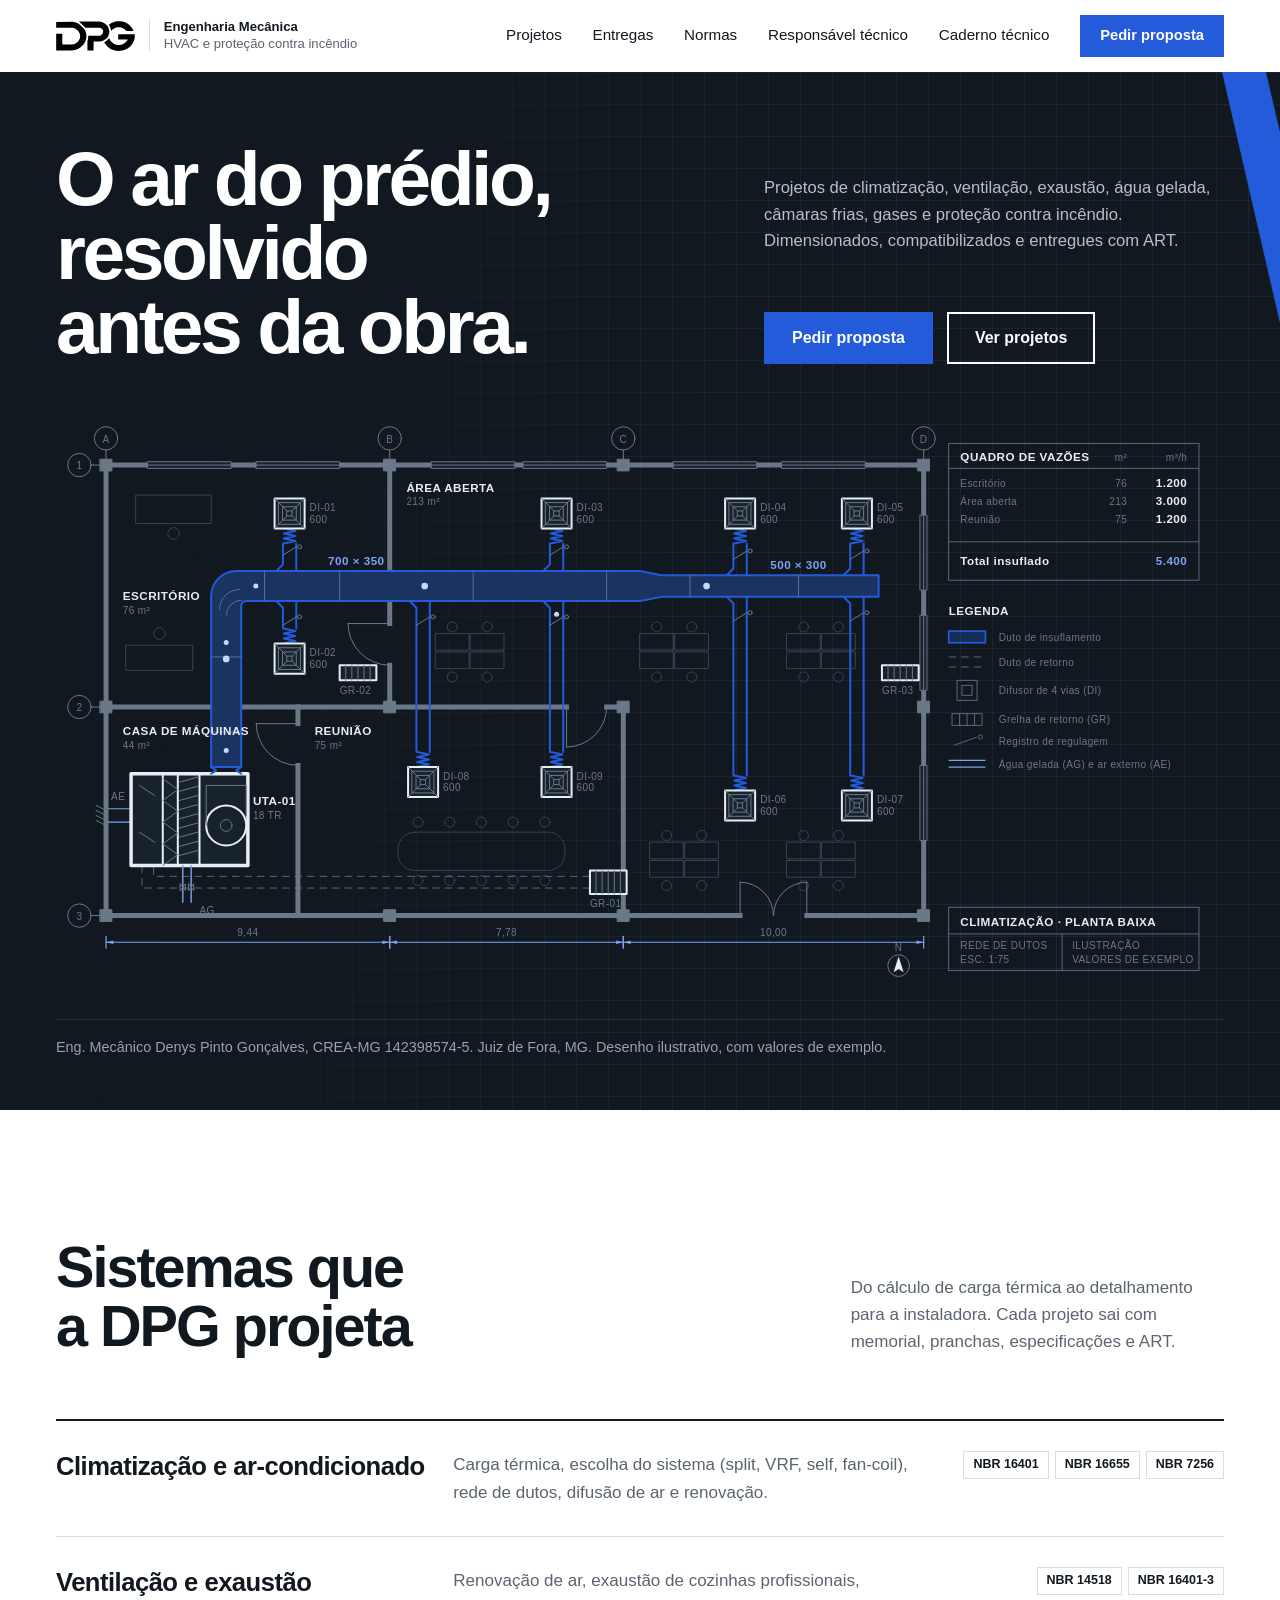
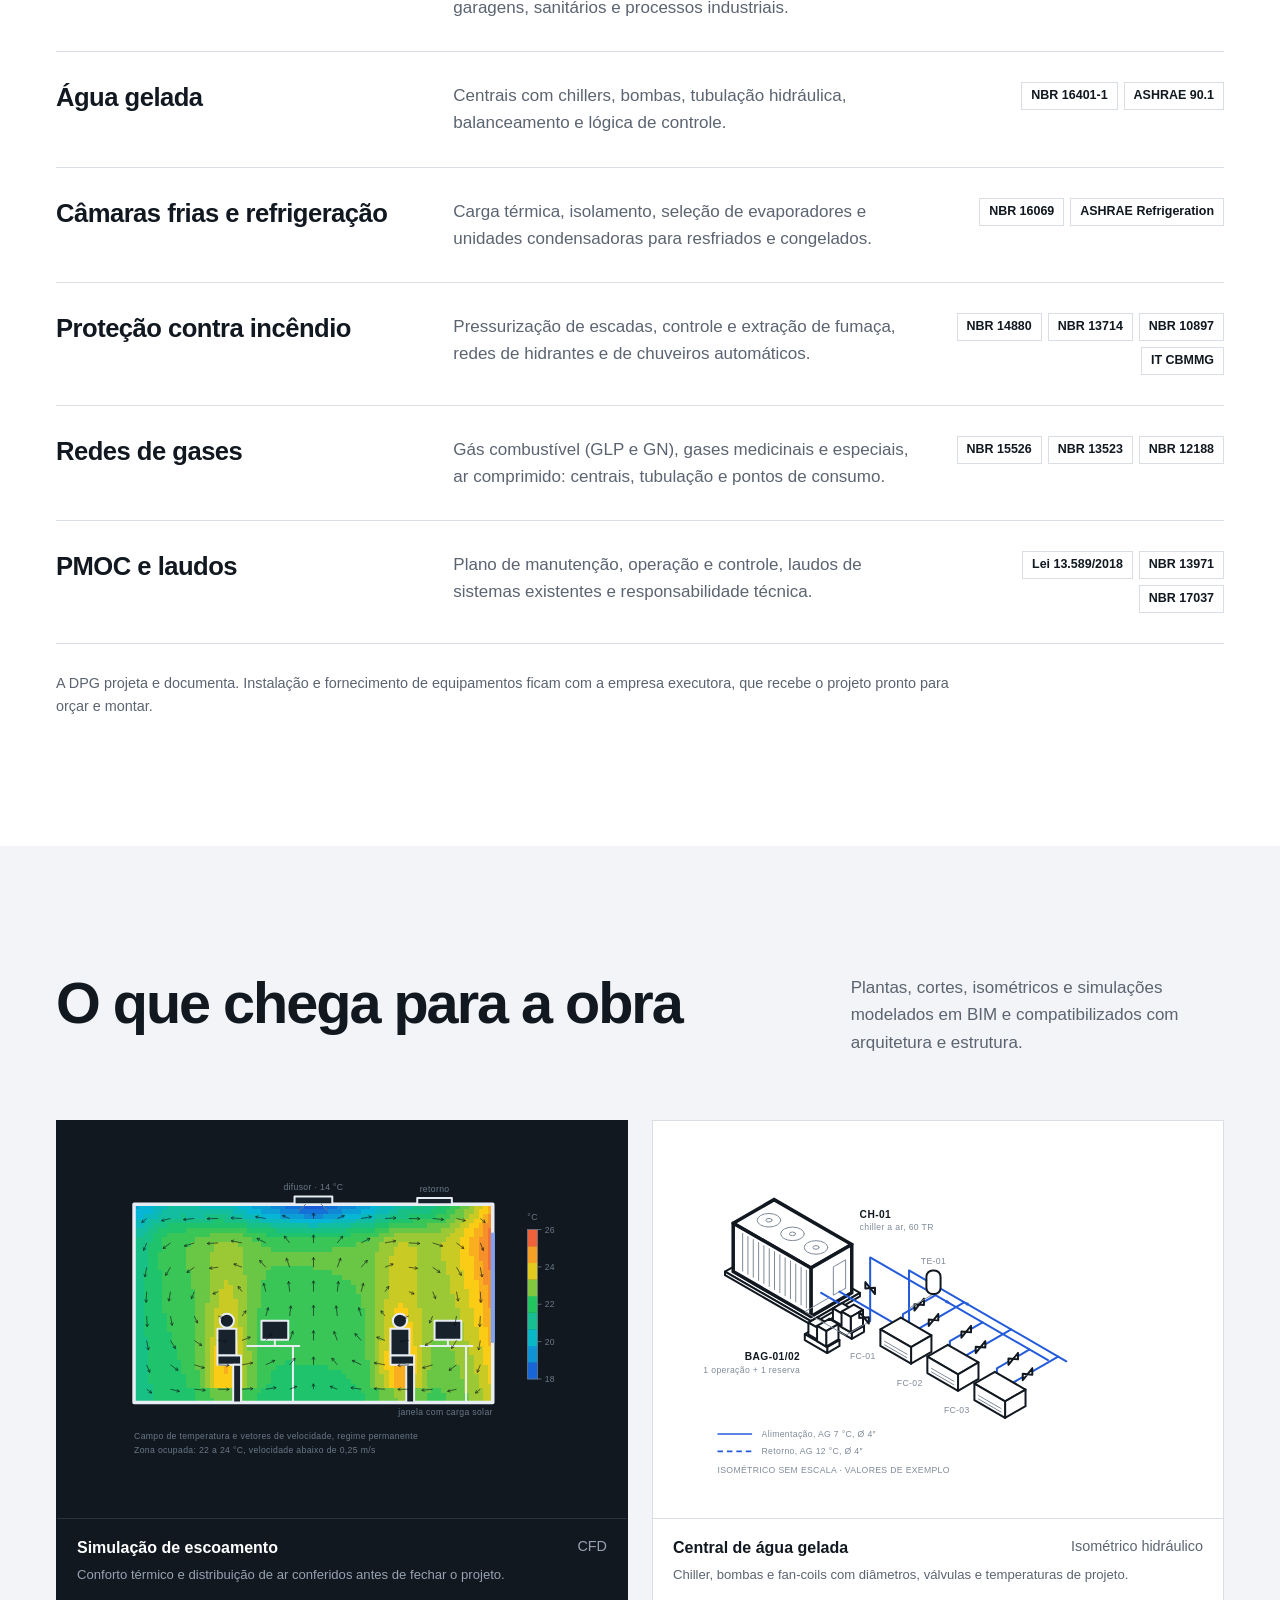
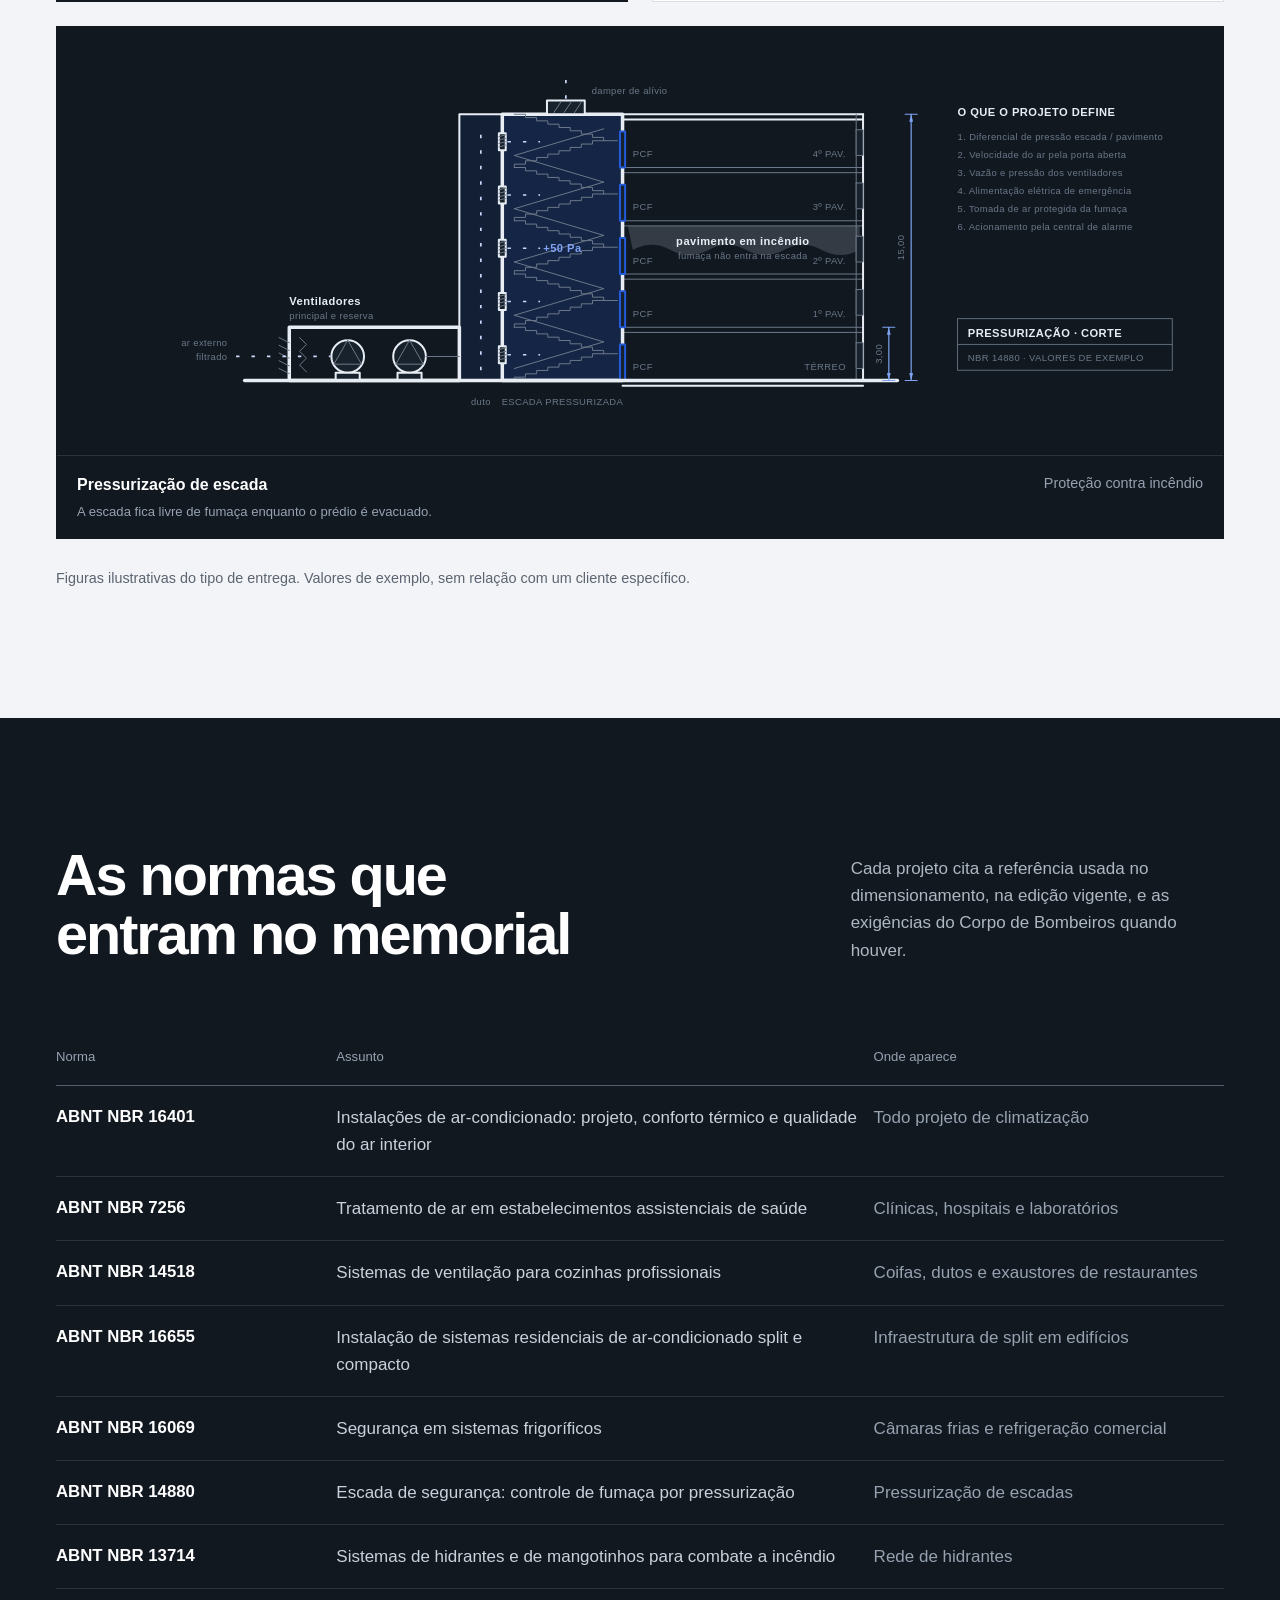
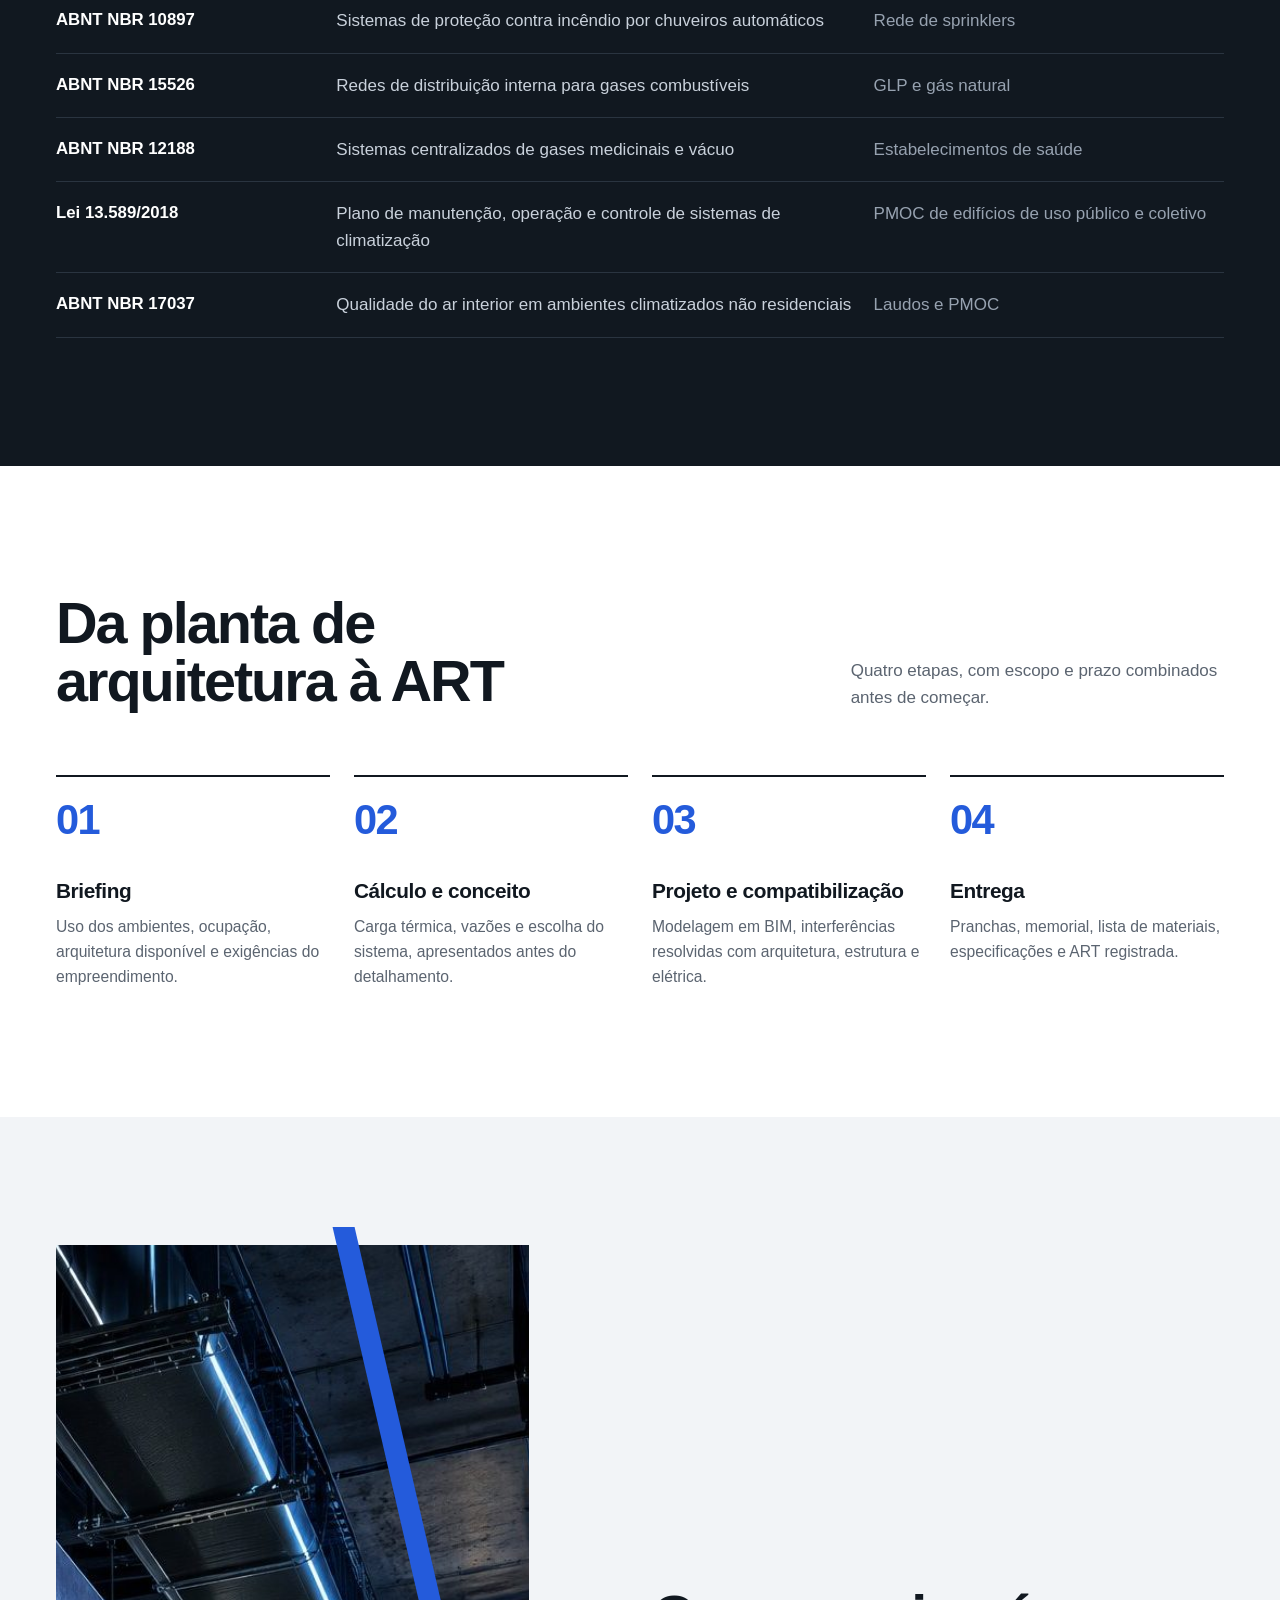
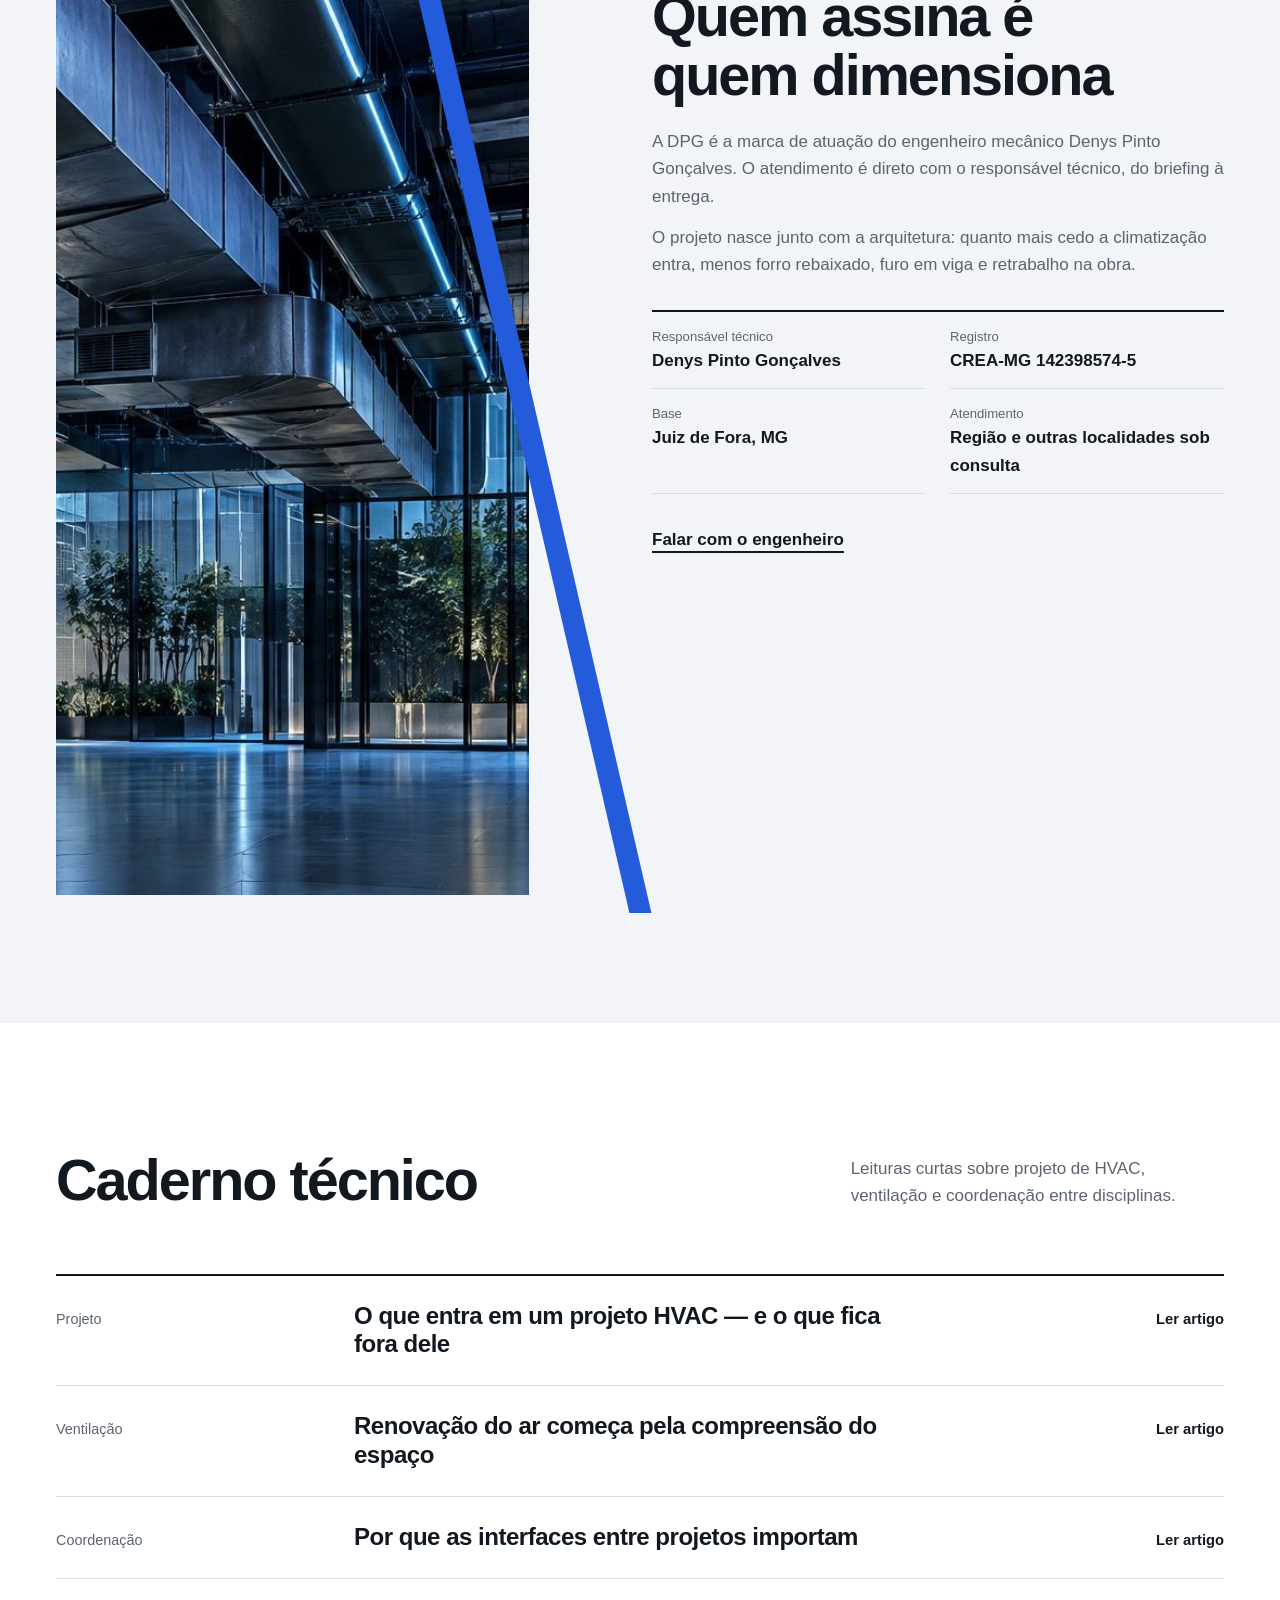
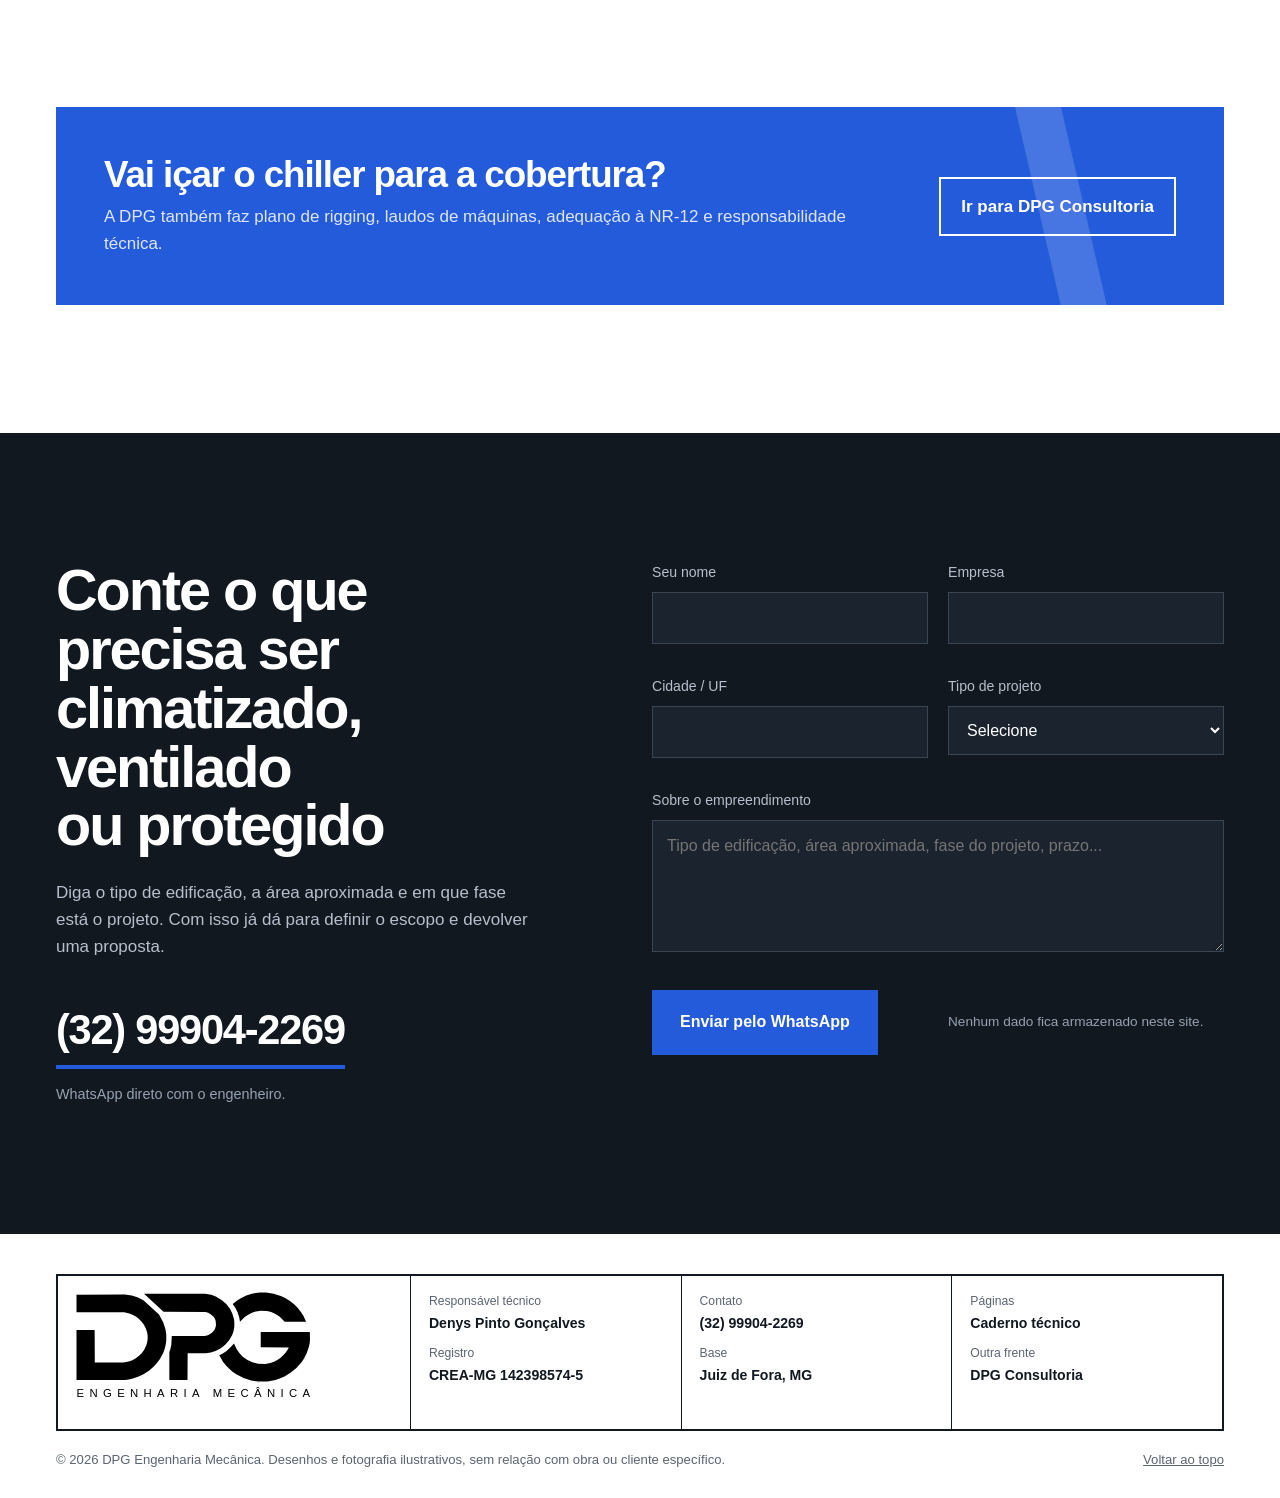
==== commit fabf63ce: "Atualiza URLs do site para o novo usuário do GitHub (engenhariadpg.github.io) O usuário do GitHub mu" ====
--- a/index.html
+++ b/index.html
@@ -6,13 +6,13 @@
   <title>DPG Engenharia Mecânica | Projetos de HVAC, exaustão e incêndio em Juiz de Fora</title>
   <meta name="description" content="Projetos de climatização, ventilação, exaustão, água gelada, câmaras frias, redes de gases e pressurização de escadas. Engenheiro mecânico com ART em Juiz de Fora/MG.">
   <meta name="theme-color" content="#111820">
-  <link rel="canonical" href="https://muitozika12.github.io/site-hvac/">
+  <link rel="canonical" href="https://engenhariadpg.github.io/site-hvac/">
   <meta property="og:type" content="website">
   <meta property="og:locale" content="pt_BR">
   <meta property="og:title" content="DPG Engenharia Mecânica — projetos de HVAC, exaustão e incêndio">
   <meta property="og:description" content="Climatização, ventilação, água gelada, câmaras frias, gases e proteção contra incêndio, projetados e documentados.">
-  <meta property="og:url" content="https://muitozika12.github.io/site-hvac/">
-  <meta property="og:image" content="https://muitozika12.github.io/site-hvac/assets/capa-social.png">
+  <meta property="og:url" content="https://engenhariadpg.github.io/site-hvac/">
+  <meta property="og:image" content="https://engenhariadpg.github.io/site-hvac/assets/capa-social.png">
   <meta name="twitter:card" content="summary_large_image">
   <link rel="icon" href="favicon.svg" type="image/svg+xml">
   <link rel="stylesheet" href="styles.css">
@@ -25,7 +25,7 @@
     "@type": "ProfessionalService",
     "name": "DPG Engenharia Mecânica — HVAC",
     "description": "Projetos de climatização, ventilação, exaustão, água gelada, refrigeração, redes de gases e sistemas mecânicos de proteção contra incêndio.",
-    "url": "https://muitozika12.github.io/site-hvac/",
+    "url": "https://engenhariadpg.github.io/site-hvac/",
     "telephone": "+55 32 99904-2269",
     "address": { "@type": "PostalAddress", "addressLocality": "Juiz de Fora", "addressRegion": "MG", "addressCountry": "BR" },
     "areaServed": "Juiz de Fora e região",
@@ -274,7 +274,7 @@
 
     <!-- ===================== A OUTRA FRENTE DA DPG ===================== -->
     <div class="caixa">
-      <a class="outra-frente" href="https://muitozika12.github.io/site-consultoria/">
+      <a class="outra-frente" href="https://engenhariadpg.github.io/site-consultoria/">
         <div>
           <strong>Vai içar o chiller para a cobertura?</strong>
           <span>A DPG também faz plano de rigging, laudos de máquinas, adequação à NR-12 e responsabilidade técnica.</span>
@@ -329,7 +329,7 @@
         <div><img src="assets/dpg-assinatura.svg" alt="DPG Engenharia Mecânica" width="240" height="120"></div>
         <div><dl><dt>Responsável técnico</dt><dd>Denys Pinto Gonçalves</dd><dt>Registro</dt><dd>CREA-MG 142398574-5</dd></dl></div>
         <div><dl><dt>Contato</dt><dd><a href="https://wa.me/5532999042269" target="_blank" rel="noopener">(32) 99904-2269</a></dd><dt>Base</dt><dd>Juiz de Fora, MG</dd></dl></div>
-        <div><dl><dt>Páginas</dt><dd><a href="blog/index.html">Caderno técnico</a></dd><dt>Outra frente</dt><dd><a href="https://muitozika12.github.io/site-consultoria/">DPG Consultoria</a></dd></dl></div>
+        <div><dl><dt>Páginas</dt><dd><a href="blog/index.html">Caderno técnico</a></dd><dt>Outra frente</dt><dd><a href="https://engenhariadpg.github.io/site-consultoria/">DPG Consultoria</a></dd></dl></div>
       </div>
       <div class="creditos">
         <p>© <span id="ano">2026</span> DPG Engenharia Mecânica. Desenhos e fotografia ilustrativos, sem relação com obra ou cliente específico.</p>
